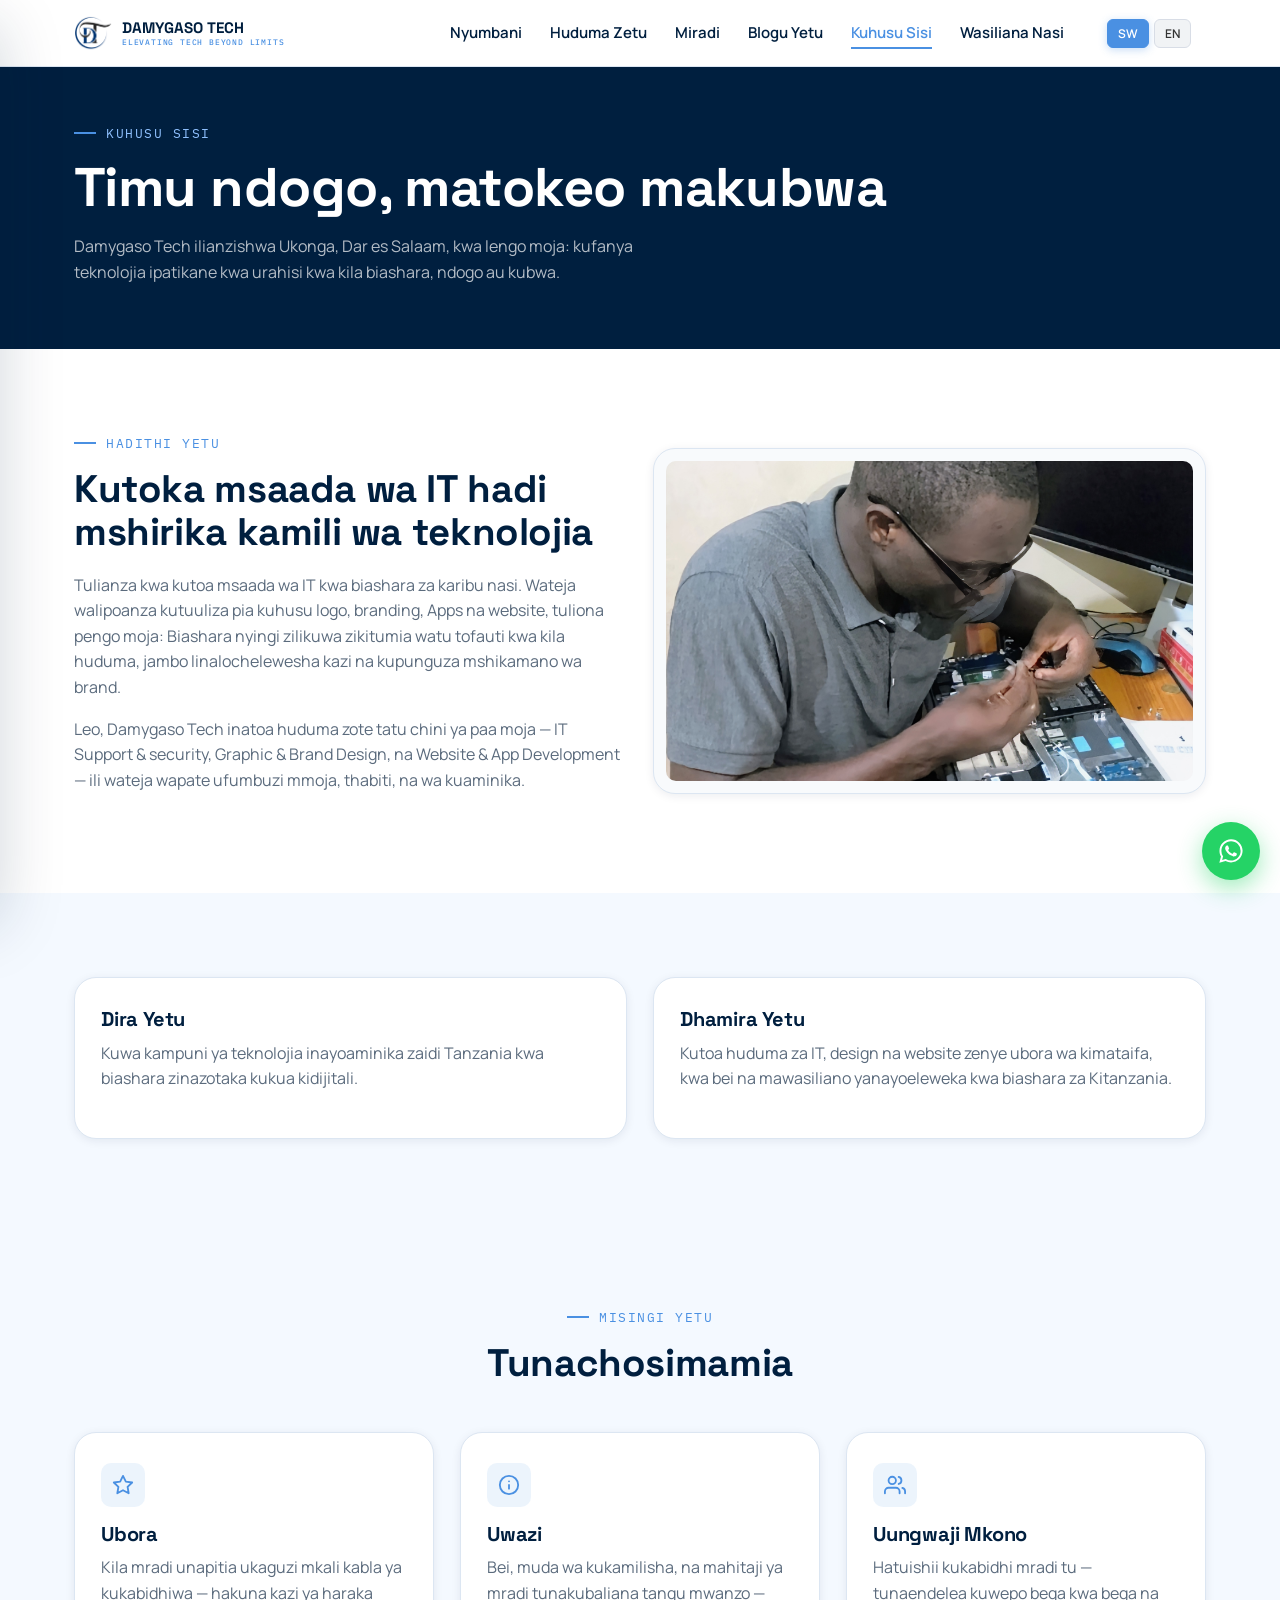
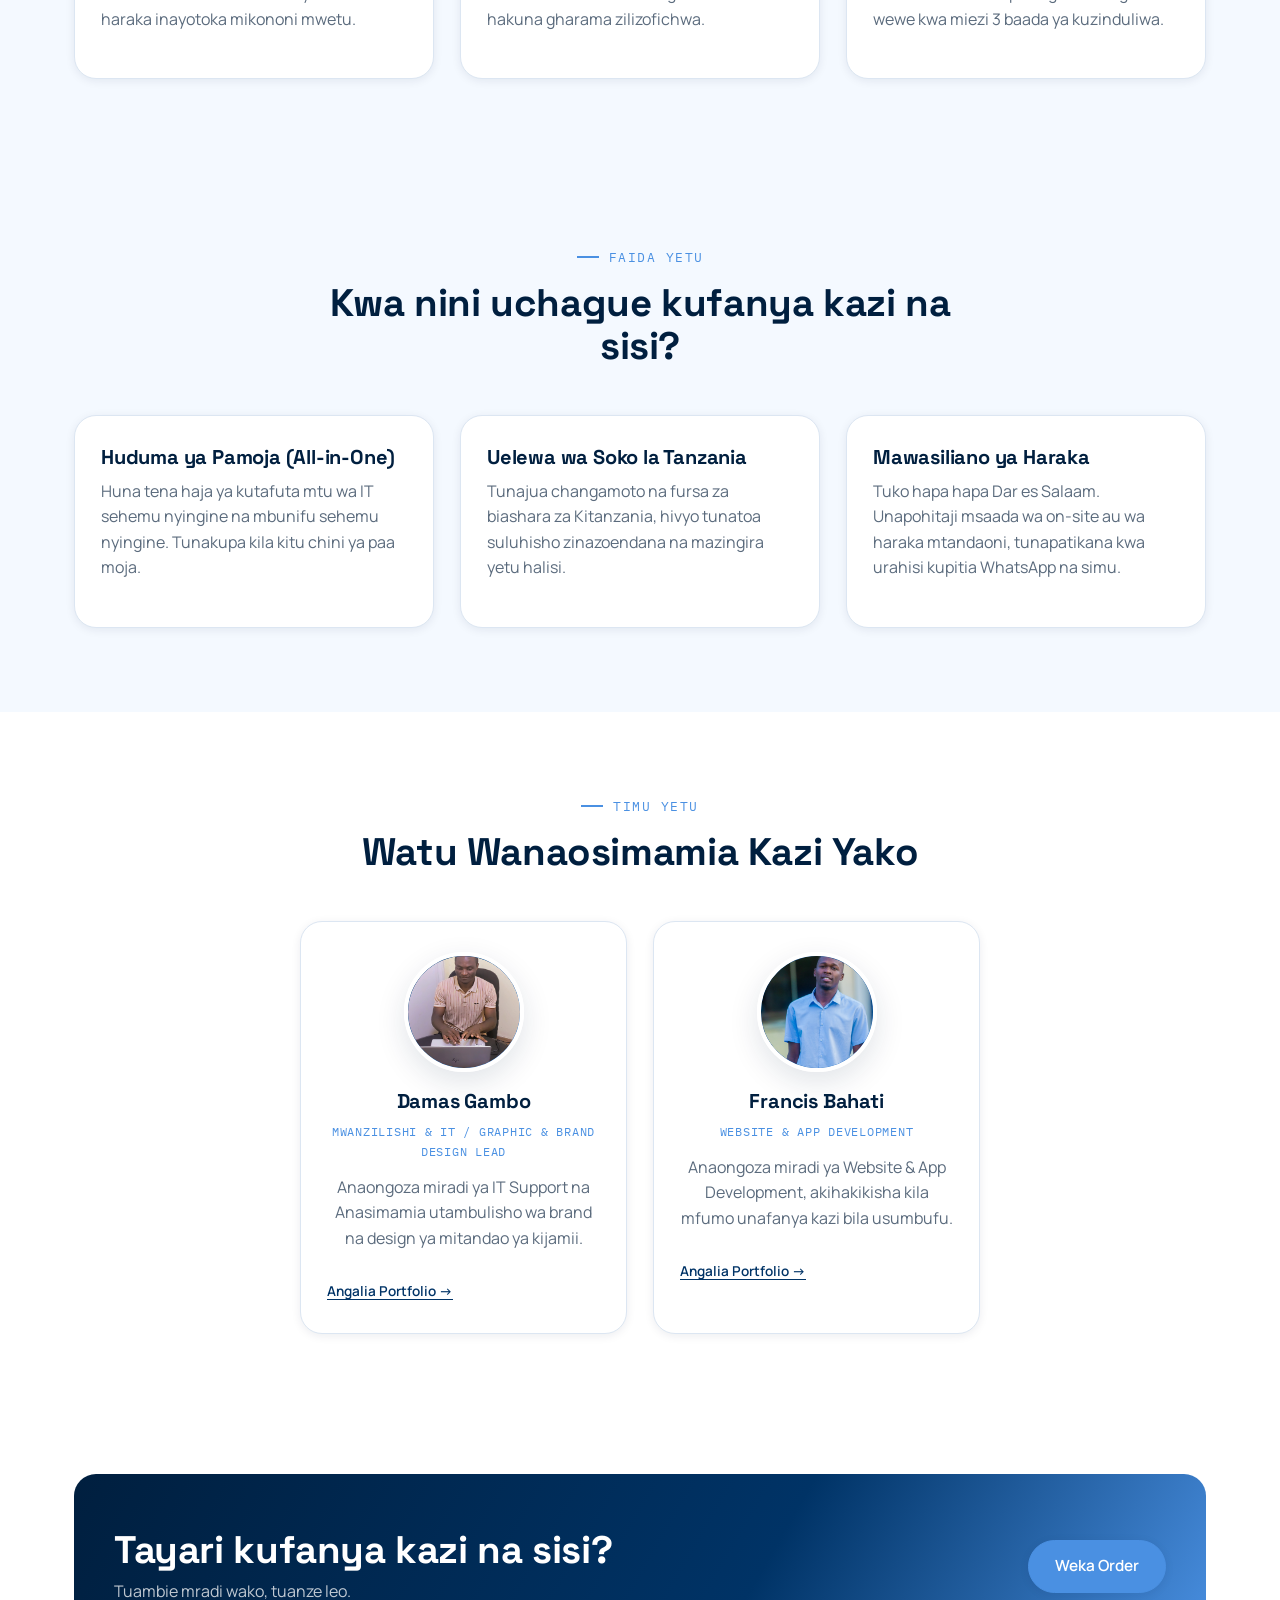
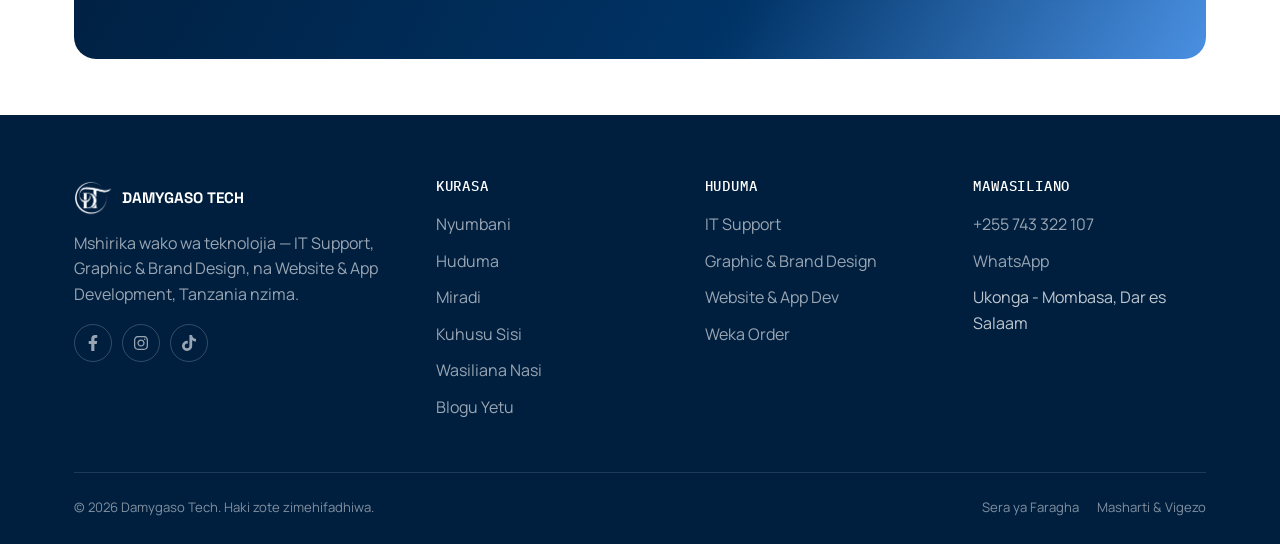
==== about.html @ fda77fbd "Update about.html" ====
<!DOCTYPE html>
<html lang="sw" data-lang="sw">
<head>
<meta charset="UTF-8">
<meta name="description" content="Jifunze kuhusu Damygaso Tech — kampuni ya teknolojia yenye makao Ukonga, Dar es Salaam, inayohudumia Tanzania nzima kwa IT Support, Graphic Design na Website Development.">

<script>document.documentElement.setAttribute("data-lang-early","1");document.documentElement.setAttribute("data-lang", new URLSearchParams(location.search).get("lang")==="en"?"en":"sw");</script>
<meta name="viewport" content="width=device-width, initial-scale=1.0">
<title>Kuhusu Sisi | Damygaso Tech — Timu na Historia Yetu</title>

<link rel="canonical" href="https://www.damygasotech.com/about.html">

<meta property="og:type" content="website">
<meta property="og:title" content="Kuhusu Sisi — Damygaso Tech">
<meta property="og:description" content="Jifunze kuhusu Damygaso Tech — kampuni ya teknolojia yenye makao Ukonga, Dar es Salaam, inayohudumia Tanzania nzima kwa IT Support, Graphic Design na Website Development.">
<meta property="og:image" content="https://www.damygasotech.com/assets/images/logo-512.png">
<meta property="og:image:width" content="512">
<meta property="og:image:height" content="512">
<meta property="og:url" content="https://www.damygasotech.com/about.html">
<meta property="og:site_name" content="Damygaso Tech">
<meta property="og:locale" content="sw_TZ">

<meta name="twitter:card" content="summary_large_image">
<meta name="twitter:title" content="Kuhusu Sisi — Damygaso Tech">
<meta name="twitter:description" content="Jifunze kuhusu Damygaso Tech — kampuni ya teknolojia yenye makao Ukonga, Dar es Salaam.">
<meta name="twitter:image" content="https://www.damygasotech.com/assets/images/logo-512.png">
<meta name="robots" content="index, follow">
  
<link rel="icon" href="assets/images/favicon.png" type="image/png">
<link rel="stylesheet" href="assets/style.css">
  
<script type="application/ld+json">
{
  "@context": "https://schema.org",
  "@type": "AboutPage",
  "url": "https://www.damygasotech.com/about.html",
  "mainEntity": {
    "@type": "Organization",
    "name": "Damygaso Tech",
    "url": "https://www.damygasotech.com/",
    "logo": "https://www.damygasotech.com/assets/images/logo-512.png",
    "foundingLocation": "Ukonga, Dar es Salaam, Tanzania",
    "employee": [
      {"@type":"Person","name":"Damas Gambo","jobTitle":"Founder & IT / Graphic & Brand Design Lead"},
      {"@type":"Person","name":"Francis Bahati","jobTitle":"Website & App Development"}
    ]
  }
}
</script>
</head>
<body>

 <!-- ===== HEADER ===== -->
  <header class="site-header">
  <div class="header-inner">
    <a href="index.html" class="brand">
      <img src="assets/images/logo.png" alt="Damygaso Tech logo">
      <div class="brand-text">
        <span class="brand-word">DAMYGASO TECH</span>
        <span class="brand-slogan">ELEVATING TECH BEYOND LIMITS</span>
      </div>
    </a>
    
    <nav class="nav-desktop">
      <ul>
        <li><a href="index.html"><span data-sw>Nyumbani</span><span data-en>Home</span></a></li>
        <li><a href="services.html"><span data-sw>Huduma Zetu</span><span data-en>Our Services</span></a></li>
        <li><a href="portfolio.html"><span data-sw>Miradi</span><span data-en>Portfolio</span></a></li>
        <li><a href="https://blog.damygasotech.com"><span data-sw>Blogu Yetu</span><span data-en>Our Blog</span></a></li>
        <li><a href="about.html" class="active"><span data-sw>Kuhusu Sisi</span><span data-en>About Us</span></a></li>
        <li><a href="contact.html"><span data-sw>Wasiliana Nasi</span><span data-en>Contact Us</span></a></li>
    

     <!-- Kitufe cha lugha kwa ajili ya Laptop -->
    <div class="lang-toggle-desktop" style="display: flex; gap: 5px; margin: 0 15px;">
      <button data-lang-btn="sw" class="lang-btn active" style="padding: 5px 10px; cursor: pointer;">SW</button>
      <button data-lang-btn="en" class="lang-btn" style="padding: 5px 10px; cursor: pointer;">EN</button>
    </div>

    </ul></nav>

    <!-- Kitufe cha Hamburger Kikiwa nje ya header-actions kinakuwa huru kuguswa -->
    <button class="hamburger" aria-label="Fungua menyu">
      <span></span>
      <span></span>
      <span></span>
    </button>
  </div>
</header>


<!-- ===== OFFCANVAS MENU ===== -->
<div class="offcanvas-backdrop"></div>
<aside class="offcanvas">
  <div class="offcanvas-top">
    <img src="assets/images/logo-white.png" alt="Damygaso Tech" style="height:34px">
    <button class="offcanvas-close" aria-label="Funga menyu">&times;</button>
  </div>
  
  <nav>
    <ul>
      <li><a href="index.html"><span data-sw>Nyumbani</span><span data-en>Home</span></a></li>
      <li><a href="services.html"><span data-sw>Huduma Zetu</span><span data-en>Our Services</span></a></li>
      <li><a href="portfolio.html"><span data-sw>Miradi</span><span data-en>Portfolio</span></a></li>
      <li><a href="https://blog.damygasotech.com"><span data-sw>Blogu Yetu</span><span data-en>Our Blog</span></a></li>
      <li><a href="about.html"><span data-sw>Kuhusu Sisi</span><span data-en>About Us</span></a></li>
      <li><a href="contact.html"><span data-sw>Wasiliana Nasi</span><span data-en>Contact Us</span></a></li>
      <li><a href="privacy-policy.html"><span data-sw>Sera ya Faragha</span><span data-en>Privacy Policy</span></a></li>
      <li><a href="terms.html"><span data-sw>Masharti &amp; Vigezo</span><span data-en>Terms &amp; Conditions</span></a></li>
    </ul>
  </nav>

  <div class="offcanvas-actions" style="padding: 20px; display: flex; flex-direction: column; gap: 15px; border-top: 1px solid rgba(255,255,255,0.1);">
  <!-- Kitufe cha Lugha -->
  <div class="lang-toggle" style="display: flex; gap: 10px; justify-content: center;">
    <button data-lang-btn="sw" class="lang-btn active" style="flex: 1; padding: 10px 16px; background: rgba(255, 255, 255, 0.05); border: 1px solid rgba(255, 255, 255, 0.2); color: #fff; border-radius: 6px; font-weight: 600; cursor: pointer; transition: all 0.3s ease;">SW</button>
    <button data-lang-btn="en" class="lang-btn" style="flex: 1; padding: 10px 16px; background: rgba(255, 255, 255, 0.05); border: 1px solid rgba(255, 255, 255, 0.2); color: #fff; border-radius: 6px; font-weight: 600; cursor: pointer; transition: all 0.3s ease;">EN</button>
  </div>
  
  <a href="services.html#booking" class="btn btn-primary" style="text-align: center; width: 100%; display: block; border-radius: 6px;" data-sw>Weka Order</a>
  <a href="services.html#booking" class="btn btn-primary" style="text-align: center; width: 100%; display: block; border-radius: 6px;" data-en>Book Now</a>
</div>

  <div class="offcanvas-foot">
    <p>Ukonga - Mombasa, Dar es Salaam · Tanzania nzima</p>
    <p style="margin-top:6px;">+255 743 322 107</p>
    <div class="socials">
      <a href="https://www.facebook.com/damygaso" aria-label="Facebook" target="_blank" rel="noopener"><svg width="16" height="16" viewBox="0 0 320 512" fill="currentColor" aria-hidden="true"><path d="M279.14 288l14.22-92.66h-88.91v-60.13c0-25.35 12.42-50.06 52.24-50.06h40.42V6.26S260.43 0 225.36 0c-73.22 0-121.08 44.38-121.08 124.72v70.62H22.89V288h81.39v224h100.17V288z"/></svg></a>
      <a href="https://www.instagram.com/damygaso" aria-label="Instagram" target="_blank" rel="noopener"><svg width="16" height="16" viewBox="0 0 448 512" fill="currentColor" aria-hidden="true"><path d="M224.1 141c-63.6 0-114.9 51.3-114.9 114.9s51.3 114.9 114.9 114.9S339 319.5 339 255.9 287.7 141 224.1 141zm0 189.6c-41.1 0-74.7-33.5-74.7-74.7s33.5-74.7 74.7-74.7 74.7 33.5 74.7 74.7-33.6 74.7-74.7 74.7zm146.4-194.3c0 14.9-12 26.8-26.8 26.8-14.9 0-26.8-12-26.8-26.8s12-26.8 26.8-26.8 26.8 12 26.8 26.8zm76.1 27.2c-1.7-35.9-9.9-67.7-36.2-93.9-26.2-26.2-58-34.4-93.9-36.2-37-2.1-147.9-2.1-184.9 0-35.8 1.7-67.6 9.9-93.9 36.1s-34.4 58-36.2 93.9c-2.1 37-2.1 147.9 0 184.9 1.7 35.9 9.9 67.7 36.2 93.9s58 34.4 93.9 36.2c37 2.1 147.9 2.1 184.9 0 35.9-1.7 67.7-9.9 93.9-36.2 26.2-26.2 34.4-58 36.2-93.9 2.1-37 2.1-147.8 0-184.8zM398.8 388c-7.8 19.6-22.9 34.7-42.6 42.6-29.5 11.7-99.5 9-132.1 9s-102.7 2.6-132.1-9c-19.6-7.8-34.7-22.9-42.6-42.6-11.7-29.5-9-99.5-9-132.1s-2.6-102.7 9-132.1c7.8-19.6 22.9-34.7 42.6-42.6 29.5-11.7 99.5-9 132.1-9s102.7-2.6 132.1 9c19.6 7.8 34.7 22.9 42.6 42.6 11.7 29.5 9 99.5 9 132.1s2.7 102.7-9 132.1z"/></svg></a>
      <a href="https://www.tiktok.com/@damygaso" aria-label="TikTok" target="_blank" rel="noopener"><svg width="16" height="16" viewBox="0 0 448 512" fill="currentColor" aria-hidden="true"><path d="M448,209.91a210.06,210.06,0,0,1-122.77-39.25V349.38A162.55,162.55,0,1,1,185,188.31V278.2a74.62,74.62,0,1,0,52.23,71.18V0l88,0a121.18,121.18,0,0,0,1.86,22.17h0A122.18,122.18,0,0,0,381,102.39a121.43,121.43,0,0,0,67,20.14Z"/></svg></a>
    </div>
  </div>
</aside>

<section class="page-hero">
  <div class="container">
    <p class="eyebrow" style="color:#8FC1FF" data-sw>KUHUSU SISI</p>
    <p class="eyebrow" style="color:#8FC1FF" data-en>ABOUT US</p>
    <h1>
    <span data-sw>Timu ndogo, matokeo makubwa</span>
    <span data-en>A small team, big results</span>
</h1>
    <p data-sw>Damygaso Tech ilianzishwa Ukonga, Dar es Salaam, kwa lengo moja: kufanya teknolojia ipatikane kwa urahisi kwa kila biashara, ndogo au kubwa.</p>
    <p data-en>Damygaso Tech was founded in Ukonga, Dar es Salaam, with one goal: make technology accessible to every business, small or large.</p>
  </div>
</section>

<!-- ===== HADITHI YETU ===== -->
<section>
  <div class="container grid grid-2" style="align-items:center;">
    <div>
      <p class="eyebrow" data-sw>HADITHI YETU</p>
      <p class="eyebrow" data-en>OUR STORY</p>
      <h2><span data-sw>Kutoka msaada wa IT hadi mshirika kamili wa teknolojia</span>
      <span data-en>From IT support to a full tech partner</span></h2>
      <p data-sw>Tulianza kwa kutoa msaada wa IT kwa biashara za karibu nasi. Wateja walipoanza kutuuliza pia kuhusu logo, branding, Apps na website, tuliona pengo moja: Biashara nyingi zilikuwa zikitumia watu tofauti kwa kila huduma, jambo linalochelewesha kazi na kupunguza mshikamano wa brand.</p>
      <p data-en>We started by offering IT support to businesses near Us. When clients began asking us about logos, branding, Applications and websites too, we noticed a gap: many businesses were juggling different providers for each service — slowing work down and breaking brand consistency.</p>
      <p data-sw>Leo, Damygaso Tech inatoa huduma zote tatu chini ya paa moja — IT Support &amp; security, Graphic &amp; Brand Design, na Website &amp; App Development — ili wateja wapate ufumbuzi mmoja, thabiti, na wa kuaminika.</p>
      <p data-en>Today, Damygaso Tech offers all three under one roof — IT Support &amp; security, Graphic &amp; Brand Design, and Website &amp; App Development — so clients get one consistent, reliable solution.</p>
    </div>
    <!-- Sehemu ya Picha ya Hadithi Yetu (Weka picha yako hapa) -->
    <div class="card" style="padding: 12px; background: #f8fafc;">
      <img src="assets/images/it.jpg" alt="Damygaso Tech Office &amp; Team" style="width:100%; height:320px; object-fit:cover; border-radius:10px; display:block;">
    </div>
  </div>
</section>

<!-- ===== DIRA NA DHAMIRA ===== -->
<section class="bg-tint">
  <div class="container grid grid-2">
    <div class="card reveal">
      <h3 data-sw>Dira Yetu</h3><h3 data-en>Our Vision</h3>
      <p data-sw>Kuwa kampuni ya teknolojia inayoaminika zaidi Tanzania kwa biashara zinazotaka kukua kidijitali.</p>
      <p data-en>To be the most trusted technology partner in Tanzania for businesses ready to grow digitally.</p>
    </div>
    <div class="card reveal">
      <h3 data-sw>Dhamira Yetu</h3><h3 data-en>Our Mission</h3>
      <p data-sw>Kutoa huduma za IT, design na website zenye ubora wa kimataifa, kwa bei na mawasiliano yanayoeleweka kwa biashara za Kitanzania.</p>
      <p data-en>To deliver world-class IT, design, and website services with pricing and communication that make sense for Tanzanian businesses.</p>
    </div>
  </div>
</section>

<!-- ===== MISINGI YETU ===== -->
<section class="bg-tint">
  <div class="container">
    <div class="section-head center">
      <p class="eyebrow" style="justify-content:center" data-sw>MISINGI YETU</p>
      <p class="eyebrow" style="justify-content:center" data-en>OUR VALUES</p>
      <h2><span data-sw>Tunachosimamia</span>
      <span data-en>What we stand for</span></h2>
    </div>
    <div class="grid grid-3">
      <!-- Ubora / Quality -->
      <div class="card reveal" style="background: #ffffff;">
        <div class="ico" style="width: 44px; height: 44px; border-radius: 10px; background: rgba(74, 144, 226, 0.1); display: flex; align-items: center; justify-content: center; margin-bottom: 16px;">
          <svg width="22" height="22" viewBox="0 0 24 24" fill="none" stroke="#4A90E2" stroke-width="2" stroke-linecap="round" stroke-linejoin="round"><path d="M12 2l3.09 6.26L22 9.27l-5 4.87 1.18 6.88L12 17.77l-6.18 3.25L7 14.14 2 9.27l6.91-1.01L12 2z"/></svg>
        </div>
        <h3 data-sw>Ubora</h3><h3 data-en>Quality</h3>
        <p data-sw>Kila mradi unapitia ukaguzi mkali kabla ya kukabidhiwa — hakuna kazi ya haraka haraka inayotoka mikononi mwetu.</p>
        <p data-en>Every project goes through strict review before delivery — no rushed work leaves our hands.</p>
      </div>

      <!-- Uwazi / Transparency -->
      <div class="card reveal" style="background: #ffffff;">
        <div class="ico" style="width: 44px; height: 44px; border-radius: 10px; background: rgba(74, 144, 226, 0.1); display: flex; align-items: center; justify-content: center; margin-bottom: 16px;">
          <svg width="22" height="22" viewBox="0 0 24 24" fill="none" stroke="#4A90E2" stroke-width="2" stroke-linecap="round" stroke-linejoin="round"><circle cx="12" cy="12" r="10"/><path d="M12 16v-4"/><path d="M12 8h.01"/></svg>
        </div>
        <h3 data-sw>Uwazi</h3><h3 data-en>Transparency</h3>
        <p data-sw>Bei, muda wa kukamilisha, na mahitaji ya mradi tunakubaliana tangu mwanzo — hakuna gharama zilizofichwa.</p>
        <p data-en>Price, timeline, and scope are agreed upfront — no hidden costs, ever.</p>
      </div>

      <!-- Uungwaji Mkono / Ongoing Support -->
      <div class="card reveal" style="background: #ffffff;">
        <div class="ico" style="width: 44px; height: 44px; border-radius: 10px; background: rgba(74, 144, 226, 0.1); display: flex; align-items: center; justify-content: center; margin-bottom: 16px;">
          <svg width="22" height="22" viewBox="0 0 24 24" fill="none" stroke="#4A90E2" stroke-width="2" stroke-linecap="round" stroke-linejoin="round"><path d="M17 21v-2a4 4 0 0 0-4-4H5a4 4 0 0 0-4 4v2"/><circle cx="9" cy="7" r="4"/><path d="M23 21v-2a4 4 0 0 0-3-3.87"/><path d="M16 3.13a4 4 0 0 1 0 7.75"/></svg>
        </div>
        <h3 data-sw>Uungwaji Mkono</h3><h3 data-en>Ongoing Support</h3>
        <p data-sw>Hatuishii kukabidhi mradi tu — tunaendelea kuwepo bega kwa bega na wewe kwa miezi 3 baada ya kuzinduliwa.</p>
        <p data-en>We don't just hand over projects and disappear — we stay by your side with 3 months of post-launch support.</p>
      </div>
    </div>
  </div>
</section>

<!-- ===== KWA NINI UCHAGUE DAMYGASO TECH ===== -->
<section class="bg-tint">
  <div class="container">
    <div class="section-head center">
      <p class="eyebrow" style="justify-content:center" data-sw>FAIDA YETU</p>
      <p class="eyebrow" style="justify-content:center" data-en>WHY US</p>
      <h2><span data-sw>Kwa nini uchague kufanya kazi na sisi?</span>
      <span data-en>Why choose to work with us?</span></h2>
    </div>
    <div class="grid grid-3">
      <div class="card reveal">
        <h3 data-sw>Huduma ya Pamoja (All-in-One)</h3><h3 data-en>All-in-One Solution</h3>
        <p data-sw>Huna tena haja ya kutafuta mtu wa IT sehemu nyingine na mbunifu sehemu nyingine. Tunakupa kila kitu chini ya paa moja.</p>
        <p data-en>No need to juggle multiple providers for IT, design, and web. We handle everything under one roof.</p>
      </div>
      <div class="card reveal">
        <h3 data-sw>Uelewa wa Soko la Tanzania</h3><h3 data-en>Local Market Insight</h3>
        <p data-sw>Tunajua changamoto na fursa za biashara za Kitanzania, hivyo tunatoa suluhisho zinazoendana na mazingira yetu halisi.</p>
        <p data-en>We understand the local Tanzanian business landscape, delivering solutions tailored to our environment.</p>
      </div>
      <div class="card reveal">
        <h3 data-sw>Mawasiliano ya Haraka</h3><h3 data-en>Fast Communication</h3>
        <p data-sw>Tuko hapa hapa Dar es Salaam. Unapohitaji msaada wa on-site au wa haraka mtandaoni, tunapatikana kwa urahisi kupitia WhatsApp na simu.</p>
        <p data-en>Based right here in Dar es Salaam, ready for on-site visits and responsive communication via WhatsApp and phone.</p>
      </div>
    </div>
  </div>
</section>

<!-- ===== TIMU ===== -->
<section>
  <div class="container">
    <div class="section-head center">
      <p class="eyebrow" style="justify-content:center" data-sw>TIMU YETU</p>
      <p class="eyebrow" style="justify-content:center" data-en>OUR TEAM</p>
      <h2><span data-sw>Watu Wanaosimamia Kazi Yako</span>
      <span data-en>The People Behind Your Project</span></h2>
    </div>
    <div class="grid grid-2" style="max-width:680px; margin-inline:auto;">
      <div class="team-card card reveal">
        <div class="team-photo">
          <img src="assets/images/damy.jpg" alt="Damas Gambo">
        </div>
        <h3>Damas Gambo</h3>
        <p class="team-role" data-sw>Mwanzilishi &amp; IT / Graphic &amp; Brand Design Lead</p>
        <p class="team-role" data-en>Founder &amp; IT / Graphic &amp; Brand Design Lead</p>
        <p style="margin-top:12px;" data-sw>Anaongoza miradi ya IT Support na Anasimamia utambulisho wa brand na design ya mitandao ya kijamii.</p>
        <p style="margin-top:12px;" data-en>Leads IT Support and Oversees brand identity, social media design.</p>
        <div style="margin-top:14px; display:flex; gap:10px; flex-wrap:wrap;">
          <a href="https://portfolio.damygasotech.com" target="_blank" rel="noopener noreferrer" class="team-portfolio-link" data-sw>Angalia Portfolio →</a>
          <a href="https://portfolio.damygasotech.com" target="_blank" rel="noopener noreferrer" class="team-portfolio-link" data-en>View Portfolio →</a>
        </div>
      </div>
      <div class="team-card card reveal">
        <div class="team-photo">
          <img src="assets/images/fb.jpg" alt="Francis Bahati">
        </div>
        <h3>Francis Bahati</h3>
        <p class="team-role" data-sw>Website &amp; App Development</p>
        <p class="team-role" data-en>Website &amp; App Development</p>
        <p style="margin-top:12px;" data-sw>Anaongoza miradi ya Website &amp; App Development, akihakikisha kila mfumo unafanya kazi bila usumbufu.</p>
        <p style="margin-top:12px;" data-en>Leads Website &amp; App Development projects, making sure every system runs without a hitch.</p>
        <div style="margin-top:14px; display:flex; gap:10px; flex-wrap:wrap;">
          <a href="https://francisbahatiportfolio.netlify.app/" target="_blank" rel="noopener noreferrer" class="team-portfolio-link" data-sw>Angalia Portfolio →</a>
          <a href="https://francisbahatiportfolio.netlify.app/" target="_blank" rel="noopener noreferrer" class="team-portfolio-link" data-en>View Portfolio →</a>
        </div>
      </div>
    </div>
  </div>
</section>

<section class="section-tight">
  <div class="container">
    <div class="cta-banner reveal">
      <div>
        <h2><span data-sw>Tayari kufanya kazi na sisi?</span>
        <span data-en>Ready to work with us?</span></h2>
        <p data-sw>Tuambie mradi wako, tuanze leo.</p>
        <p data-en>Tell us about your project, and let's get started today.</p>
      </div>
      <div style="display:flex; gap:14px; flex-wrap:wrap;">
        <a href="services.html#booking" class="btn btn-primary" style="background:#fff; color:var(--navy);" data-sw>Weka Order</a>
        <a href="services.html#booking" class="btn btn-primary" style="background:#fff; color:var(--navy);" data-en>Book Now</a>
      </div>
    </div>
  </div>
</section>

<footer class="site-footer">
  <div class="container">
    <div class="footer-grid">
      <div class="footer-brand">
        <div class="brand" style="margin-bottom:14px;">
          <img src="assets/images/logo-white.png" alt="Damygaso Tech" style="height:38px;">
          <span class="brand-word">DAMYGASO TECH</span>
        </div>
        <p data-sw>Mshirika wako wa teknolojia — IT Support, Graphic &amp; Brand Design, na Website &amp; App Development, Tanzania nzima.</p>
        <p data-en>Your overall tech solutions partner across Tanzania.</p>
        <div class="footer-socials">
          <a href="https://www.facebook.com/damygaso" aria-label="Facebook" target="_blank" rel="noopener"><svg width="16" height="16" viewBox="0 0 320 512" fill="currentColor" aria-hidden="true"><path d="M279.14 288l14.22-92.66h-88.91v-60.13c0-25.35 12.42-50.06 52.24-50.06h40.42V6.26S260.43 0 225.36 0c-73.22 0-121.08 44.38-121.08 124.72v70.62H22.89V288h81.39v224h100.17V288z"/></svg></a>
          <a href="https://www.instagram.com/damygaso" aria-label="Instagram" target="_blank" rel="noopener"><svg width="16" height="16" viewBox="0 0 448 512" fill="currentColor" aria-hidden="true"><path d="M224.1 141c-63.6 0-114.9 51.3-114.9 114.9s51.3 114.9 114.9 114.9S339 319.5 339 255.9 287.7 141 224.1 141zm0 189.6c-41.1 0-74.7-33.5-74.7-74.7s33.5-74.7 74.7-74.7 74.7 33.5 74.7 74.7-33.6 74.7-74.7 74.7zm146.4-194.3c0 14.9-12 26.8-26.8 26.8-14.9 0-26.8-12-26.8-26.8s12-26.8 26.8-26.8 26.8 12 26.8 26.8zm76.1 27.2c-1.7-35.9-9.9-67.7-36.2-93.9-26.2-26.2-58-34.4-93.9-36.2-37-2.1-147.9-2.1-184.9 0-35.8 1.7-67.6 9.9-93.9 36.1s-34.4 58-36.2 93.9c-2.1 37-2.1 147.9 0 184.9 1.7 35.9 9.9 67.7 36.2 93.9s58 34.4 93.9 36.2c37 2.1 147.9 2.1 184.9 0 35.9-1.7 67.7-9.9 93.9-36.2 26.2-26.2 34.4-58 36.2-93.9 2.1-37 2.1-147.8 0-184.8zM398.8 388c-7.8 19.6-22.9 34.7-42.6 42.6-29.5 11.7-99.5 9-132.1 9s-102.7 2.6-132.1-9c-19.6-7.8-34.7-22.9-42.6-42.6-11.7-29.5-9-99.5-9-132.1s-2.6-102.7 9-132.1c7.8-19.6 22.9-34.7 42.6-42.6 29.5-11.7 99.5-9 132.1-9s102.7-2.6 132.1 9c19.6 7.8 34.7 22.9 42.6 42.6 11.7 29.5 9 99.5 9 132.1s2.7 102.7-9 132.1z"/></svg></a>
          <a href="https://www.tiktok.com/@damygaso" aria-label="TikTok" target="_blank" rel="noopener"><svg width="16" height="16" viewBox="0 0 448 512" fill="currentColor" aria-hidden="true"><path d="M448,209.91a210.06,210.06,0,0,1-122.77-39.25V349.38A162.55,162.55,0,1,1,185,188.31V278.2a74.62,74.62,0,1,0,52.23,71.18V0l88,0a121.18,121.18,0,0,0,1.86,22.17h0A122.18,122.18,0,0,0,381,102.39a121.43,121.43,0,0,0,67,20.14Z"/></svg></a>
        </div>
      </div>
      <div>
        <h4>
          <span data-sw>Kurasa</span>
          <span data-en>Pages</span>
        </h4>
        <ul>
          <li><a href="index.html" data-sw>Nyumbani</a><a href="index.html" data-en>Home</a></li>
          <li><a href="services.html" data-sw>Huduma</a><a href="services.html" data-en>Services</a></li>
          <li><a href="portfolio.html" data-sw>Miradi</a><a href="portfolio.html" data-en>Portfolio</a></li>
          <li><a href="about.html" data-sw>Kuhusu Sisi</a><a href="about.html" data-en>About Us</a></li>
          <li><a href="contact.html" data-sw>Wasiliana Nasi</a><a href="contact.html" data-en>Contact</a></li>
          <li><a href="https://blog.damygasotech.com"><span data-sw>Blogu Yetu</span><span data-en>Our Blog</span></a></li>
        </ul>
      </div>
      <div>
        <h4>
          <span data-sw>Huduma</span>
          <span data-en>Services</span>
        </h4>
        <ul>
          <li><a href="services.html#it-support">IT Support</a></li>
          <li><a href="services.html#design">Graphic &amp; Brand Design</a></li>
          <li><a href="services.html#web-app">Website &amp; App Dev</a></li>
          <li><a href="services.html#booking" data-sw>Weka Order</a><a href="services.html#booking" data-en>Book Now</a></li>
        </ul>
      </div>
      <div>
        <h4>
          <span data-sw>Mawasiliano</span>
          <span data-en>Contact</span>
        </h4>
        <ul>
          <li><a href="tel:+255743322107">+255 743 322 107</a></li>
          <li><a href="https://wa.me/255743322107" target="_blank" rel="noopener">WhatsApp</a></li>
          <li data-sw>Ukonga - Mombasa, Dar es Salaam</li>
          <li data-en>Ukonga - Mombasa, Dar es Salaam</li>
        </ul>
      </div>
    </div>
    <div class="footer-bottom">
      <span>&copy; <span id="year"></span> Damygaso Tech. <span data-sw>Haki zote zimehifadhiwa.</span><span data-en>All rights reserved.</span></span>
      <span style="display:flex; gap:18px;">
        <a href="privacy-policy.html"><span data-sw>Sera ya Faragha</span><span data-en>Privacy Policy</span></a>
        <a href="terms.html"><span data-sw>Masharti &amp; Vigezo</span><span data-en>Terms &amp; Conditions</span></a>
      </span>
    </div>
  </div>
</footer>

<a class="wa-float" href="https://wa.me/255743322107?text=Habari%20Damygaso%20Tech" target="_blank" rel="noopener" aria-label="WhatsApp">
  <svg width="28" height="28" viewBox="0 0 24 24" fill="#fff"><path d="M12.04 2C6.58 2 2.13 6.45 2.13 11.91c0 1.72.45 3.39 1.3 4.86L2 22l5.36-1.4a9.9 9.9 0 0 0 4.68 1.19h.01c5.46 0 9.9-4.45 9.9-9.91 0-2.65-1.03-5.14-2.9-7.01A9.85 9.85 0 0 0 12.04 2zm0 18.13h-.01a8.2 8.2 0 0 1-4.2-1.15l-.3-.18-3.12.82.83-3.04-.2-.31a8.17 8.17 0 0 1-1.26-4.36c0-4.53 3.69-8.22 8.24-8.22 2.2 0 4.27.86 5.82 2.41a8.15 8.15 0 0 1 2.41 5.82c0 4.53-3.7 8.21-8.21 8.21zm4.5-6.16c-.25-.12-1.47-.72-1.7-.81-.23-.08-.39-.12-.56.13-.17.24-.64.81-.78.97-.14.17-.29.19-.53.06-.25-.12-1.04-.38-1.98-1.22-.73-.65-1.23-1.46-1.37-1.7-.14-.25-.02-.38.11-.51.11-.11.25-.29.37-.43.12-.15.16-.25.24-.42.08-.16.04-.31-.02-.43-.06-.12-.56-1.35-.77-1.85-.2-.48-.41-.42-.56-.43h-.48c-.16 0-.43.06-.66.31-.23.25-.86.84-.86 2.05 0 1.21.88 2.38 1 2.54.12.17 1.74 2.65 4.21 3.72.59.25 1.05.4 1.41.52.59.19 1.13.16 1.56.1.48-.07 1.47-.6 1.68-1.18.2-.58.2-1.08.14-1.18-.06-.1-.23-.16-.48-.28z"/></svg>
</a>

<script src="assets/script.js"></script>
<script>document.getElementById('year').textContent = new Date().getFullYear();</script>
</body>
</html>
---- assets/style.css ----
@import url('https://fonts.googleapis.com/css2?family=Space+Grotesk:wght@500;600;700&family=Manrope:wght@400;500;600;700;800&family=IBM+Plex+Mono:wght@400;500&display=swap');:root{--navy:#003366;--navy-deep:#001F3F;--sky:#4A90E2;--sky-tint:#EAF2FC;--sky-tint-2:#F4F9FF;--ink:#0B1220;--slate:#5B6B7D;--paper:#FFFFFF;--line:#DCE6F2;--ok:#1E8E5A;--font-display:'Space Grotesk',sans-serif;--font-body:'Manrope',sans-serif;--font-mono:'IBM Plex Mono',monospace;--radius-sm:8px;--radius-md:14px;--radius-lg:22px;--shadow-sm:0 2px 10px rgba(0,31,63,.08);--shadow-md:0 10px 30px rgba(0,31,63,.12);--shadow-lg:0 24px 60px rgba(0,31,63,.18);--container:1180px}*,::before,::after{box-sizing:border-box}html{scroll-behavior:smooth}@media (prefers-reduced-motion:reduce){html{scroll-behavior:auto}*,::before,::after{animation-duration:.001ms !important;animation-iteration-count:1 !important;transition-duration:.001ms !important;scroll-behavior:auto !important}}body{margin:0;font-family:var(--font-body);color:var(--ink);background:var(--paper);line-height:1.6;-webkit-font-smoothing:antialiased}img{max-width:100%;display:block}a{color:inherit;text-decoration:none}ul{margin:0;padding:0;list-style:none}button{font-family:inherit;cursor:pointer}input,textarea,select{font-family:inherit}.container{max-width:var(--container);margin:0 auto;padding:0 24px}.eyebrow{font-family:var(--font-mono);font-size:12.5px;letter-spacing:.12em;text-transform:uppercase;color:var(--sky);display:flex;align-items:center;gap:10px;margin:0 0 14px}.eyebrow::before{content:"";width:22px;height:2px;background:var(--sky);display:inline-block}h1,h2,h3,h4{font-family:var(--font-display);color:var(--navy-deep);line-height:1.12;margin:0 0 .5em;letter-spacing:-.01em}h1{font-size:clamp(2.2rem,4.5vw,3.4rem)}h2{font-size:clamp(1.7rem,3vw,2.4rem)}h3{font-size:1.25rem}p{color:var(--slate);margin:0 0 1em}.lede{font-size:1.1rem;color:var(--slate);max-width:60ch}.btn{display:inline-flex;align-items:center;justify-content:center;gap:8px;padding:13px 26px;border-radius:100px;font-weight:700;font-size:.96rem;border:2px solid transparent;transition:transform .15s ease,box-shadow .15s ease,background .2s ease,color .2s ease;white-space:nowrap}.btn-primary{background:var(--sky);color:#fff;box-shadow:var(--shadow-sm)}.btn-primary:hover{background:var(--navy);transform:translateY(-2px);box-shadow:var(--shadow-md)}.btn-outline{border-color:var(--navy);color:var(--navy);background:transparent}.btn-outline:hover{background:var(--navy);color:#fff;transform:translateY(-2px)}.btn-ghost{color:var(--navy);text-decoration:underline;text-underline-offset:4px;padding:13px 4px}.btn-block{width:100%}.btn-sm{padding:9px 18px;font-size:.85rem}.hamburger{display:none;flex-direction:column;justify-content:center;align-items:center;width:40px;height:40px;background:transparent;border:1.5px solid var(--line);border-radius:var(--radius-sm);gap:5px;padding:0;cursor:pointer;flex-shrink:0}.hamburger span{display:block;width:20px;height:2px;background:var(--navy-deep);border-radius:2px;transition:transform .25s ease,opacity .2s ease}@media screen and (min-width:960px){.nav-desktop{display:block !important}.hamburger{display:none !important}}@media screen and (max-width:959px){.nav-desktop{display:none !important}.hamburger{display:flex !important;z-index:800}}.site-header{position:sticky;top:0;z-index:500;background:rgba(255,255,255,.92);backdrop-filter:saturate(180%) blur(10px);border-bottom:1px solid var(--line)}.header-inner{display:flex;align-items:center;justify-content:space-between;padding:14px 24px;max-width:var(--container);margin:0 auto;gap:12px}.brand{display:flex;align-items:center;gap:10px;text-decoration:none;min-width:0;flex:1 1 auto}.brand img{height:38px;width:auto;flex-shrink:0}.brand-text{display:flex !important;flex-direction:column !important;line-height:1.15 !important;min-width:0 !important}.brand-slogan{display:block !important;font-family:var(--font-mono);font-size:.50rem !important;letter-spacing:.1em;color:var(--sky);font-weight:500;text-transform:uppercase;margin-top:2px !important;width:100% !important}.brand-word{font-family:var(--font-display);font-weight:800;font-size:.95rem;color:var(--navy-deep);white-space:nowrap}@media (max-width:480px){.brand-word{font-size:.85rem}.brand-slogan{font-size:.46rem;letter-spacing:.06em}}.nav-desktop{display:none}.nav-desktop ul{display:flex;align-items:center;gap:28px}.nav-desktop a{font-weight:600;font-size:.94rem;color:var(--navy-deep);position:relative;padding:6px 0}.nav-desktop a::after{content:"";position:absolute;left:0;bottom:0;width:0;height:2px;background:var(--sky);transition:width .2s ease}.nav-desktop a:hover::after,.nav-desktop a.active::after{width:100%}.nav-desktop a.active{color:var(--sky)}.header-actions{display:flex;align-items:center;gap:10px;flex-shrink:0}@media (max-width:959px){.header-actions .lang-toggle,.header-actions a.btn{display:none !important}}.lang-btn.active{background:#4A90E2 !important;border-color:#4A90E2 !important;color:#fff !important;box-shadow:0 4px 12px rgba(74,144,226,.3)}.nav-desktop .lang-btn,.lang-toggle-desktop button{background:#f1f3f5;border:1px solid #d8dde6;color:#333;border-radius:6px;padding:6px 12px;font-weight:600;font-size:12px;cursor:pointer;transition:all .3s ease}.nav-desktop .lang-btn:hover,.lang-toggle-desktop button:hover{background:#e2e8f0;border-color:#cbd5e1}.nav-desktop .lang-btn.active,.lang-toggle-desktop button.active{background:#4A90E2 !important;border-color:#4A90E2 !important;color:#fff !important;box-shadow:0 2px 8px rgba(74,144,226,.3)}@media (max-width:768px){.lang-toggle-desktop{display:none !important}}.btn-primary{background-color:#4A90E2 !important;color:#fff !important;border:1px solid #4A90E2 !important;font-weight:600;text-decoration:none}.btn-primary:hover{background-color:#357abd !important;color:#fff !important;border-color:#357abd !important}.offcanvas-backdrop{position:fixed;inset:0;background:rgba(0,20,40,.45);opacity:0;pointer-events:none;transition:opacity .25s ease;z-index:600}.offcanvas-backdrop.is-open{opacity:1;pointer-events:auto}.offcanvas{position:fixed;top:0;left:0;bottom:0;width:min(84vw,320px);background:var(--navy-deep);color:#fff;z-index:700;transform:translateX(-100%);transition:transform .3s cubic-bezier(.4,0,.2,1);display:flex;flex-direction:column;padding:22px;box-shadow:var(--shadow-lg)}.offcanvas.is-open{transform:translateX(0)}.offcanvas-top{display:flex;justify-content:space-between;align-items:center;margin-bottom:30px}.offcanvas-close{background:none;border:1.5px solid rgba(255,255,255,.3);color:#fff;width:36px;height:36px;border-radius:50%;font-size:18px;line-height:1}.offcanvas nav ul{display:flex;flex-direction:column;gap:4px}.offcanvas nav a{display:block;padding:13px 6px;font-weight:600;font-size:1.05rem;border-bottom:1px solid rgba(255,255,255,.08)}.offcanvas-foot{margin-top:auto;padding-top:20px;border-top:1px solid rgba(255,255,255,.12)}.offcanvas-foot p{color:rgba(255,255,255,.6);font-size:.85rem}.offcanvas-foot .socials{display:flex;gap:10px;margin-top:10px}.offcanvas-foot .socials a{width:34px;height:34px;border-radius:50%;border:1px solid rgba(255,255,255,.25);display:flex;align-items:center;justify-content:center}.offcanvas-actions .btn{background:var(--sky);color:#fff;border:none}.offcanvas-actions .btn:hover{background:var(--navy)}.signal-path{position:absolute;inset:0;width:100%;height:100%;pointer-events:none}.signal-path path{fill:none;stroke:var(--sky);stroke-width:2;stroke-linecap:round;stroke-dasharray:8 10;opacity:.55;animation:dash 22s linear infinite}@keyframes dash{to{stroke-dashoffset:-400}}section{padding:84px 0}.section-tight{padding:56px 0}.bg-tint{background:var(--sky-tint-2)}.bg-navy{background:var(--navy-deep);color:#fff}.bg-navy h2,.bg-navy h3{color:#fff}.bg-navy p{color:rgba(255,255,255,.72)}.section-head{max-width:640px;margin-bottom:48px}.section-head.center{margin-inline:auto;text-align:center}.hero{position:relative;overflow:hidden;background:linear-gradient(180deg,var(--sky-tint-2) 0%,#fff 70%);padding:70px 0 100px}.hero-inner{display:grid;grid-template-columns:1fr;gap:40px;align-items:center;position:relative;z-index:2}@media (min-width:900px){.hero-inner{grid-template-columns:1.1fr .9fr}}.hero h1{margin-bottom:.4em}.hero-cta{display:flex;flex-wrap:wrap;gap:14px;margin-top:28px}.hero-stats{display:flex;gap:28px;margin-top:40px;flex-wrap:wrap}.hero-stats .stat b{display:block;font-family:var(--font-display);font-size:1.7rem;color:var(--navy)}.hero-stats .stat span{font-size:.82rem;color:var(--slate)}.hero-diagram{position:relative}.node-card{background:#fff;border:1px solid var(--line);border-radius:var(--radius-lg);padding:18px 20px;box-shadow:var(--shadow-md);display:flex;align-items:center;gap:14px;position:relative}.node-card .ico{width:44px;height:44px;border-radius:12px;background:var(--sky-tint);display:flex;align-items:center;justify-content:center;flex-shrink:0}.node-card b{display:block;font-family:var(--font-display);font-size:.98rem;color:var(--navy-deep)}.node-card span{font-size:.8rem;color:var(--slate)}.node-stack{display:flex;flex-direction:column;gap:18px}.node-stack .node-card:nth-child(2){margin-left:34px}.node-stack .node-card:nth-child(3){margin-left:0}.grid{display:grid;gap:26px}.grid-3{grid-template-columns:1fr}@media (min-width:720px){.grid-3{grid-template-columns:repeat(3,1fr)}}.grid-2{grid-template-columns:1fr}@media (min-width:720px){.grid-2{grid-template-columns:repeat(2,1fr)}}.card{background:#fff;border:1px solid var(--line);border-radius:var(--radius-lg);padding:30px 26px;box-shadow:var(--shadow-sm);transition:transform .2s ease,box-shadow .2s ease}.card:hover{transform:translateY(-4px);box-shadow:var(--shadow-md)}.card .ico{width:52px;height:52px;border-radius:14px;background:var(--sky-tint);display:flex;align-items:center;justify-content:center;margin-bottom:18px}.card ul{margin-top:14px;display:flex;flex-direction:column;gap:9px}.card ul li{display:flex;gap:10px;font-size:.92rem;color:var(--slate);align-items:flex-start}.card ul li svg{flex-shrink:0;margin-top:3px}.card .tag{font-family:var(--font-mono);font-size:.7rem;letter-spacing:.06em;text-transform:uppercase;color:var(--sky);background:var(--sky-tint);padding:4px 10px;border-radius:100px;display:inline-block;margin-bottom:12px}.work-card{background:#fff;border:1px solid var(--line);border-radius:var(--radius-lg);overflow:hidden;box-shadow:var(--shadow-sm);transition:transform .2s ease,box-shadow .2s ease}.work-card:hover{transform:translateY(-4px);box-shadow:var(--shadow-md)}.work-img{width:100%;aspect-ratio:16/10;background:var(--sky-tint);overflow:hidden}.work-img img{width:100%;height:100%;object-fit:cover;display:block}.work-body{padding:22px 24px}.work-tag{font-family:var(--font-mono);font-size:.7rem;letter-spacing:.06em;text-transform:uppercase;color:var(--sky);background:var(--sky-tint);padding:4px 10px;border-radius:100px;display:inline-block;margin-bottom:12px}.work-body h3{margin-bottom:8px}.work-body p{color:var(--slate);font-size:.94rem}.work-link{display:inline-flex;align-items:center;gap:6px;margin-top:14px;font-size:.88rem;font-weight:600;color:var(--navy);text-decoration:underline;text-underline-offset:3px}.work-link:hover{color:var(--sky)}.pill-row{display:flex;flex-wrap:wrap;gap:10px;margin:18px 0}.pill{background:var(--sky-tint);color:var(--navy);font-family:var(--font-mono);font-size:.78rem;padding:7px 14px;border-radius:100px}.feature-row{display:flex;gap:16px;padding:20px 0;border-bottom:1px solid var(--line)}.feature-row:last-child{border-bottom:none}.feature-row .num{font-family:var(--font-mono);color:var(--sky);font-size:.85rem;padding-top:3px}.testi-card{background:#fff;border:1px solid var(--line);border-radius:var(--radius-lg);padding:28px;box-shadow:var(--shadow-sm)}.testi-stars{color:#F5A623;letter-spacing:2px;margin-bottom:10px;font-size:.95rem}.testi-person{display:flex;align-items:center;gap:12px;margin-top:18px}.avatar{width:42px;height:42px;border-radius:50%;background:var(--navy);color:#fff;display:flex;align-items:center;justify-content:center;font-family:var(--font-display);font-weight:700;font-size:.95rem}.testi-person b{display:block;font-size:.92rem;color:var(--navy-deep)}.testi-person span{font-size:.78rem;color:var(--slate)}.faq-item{border-bottom:1px solid var(--line)}.faq-q{width:100%;background:none;border:none;text-align:left;display:flex;justify-content:space-between;align-items:center;gap:16px;padding:22px 4px;font-family:var(--font-display);font-size:1rem;font-weight:600;color:var(--navy-deep)}.faq-q .plus{font-size:1.3rem;color:var(--sky);transition:transform .25s ease;flex-shrink:0}.faq-item.is-open .faq-q .plus{transform:rotate(45deg)}.faq-a{max-height:0;overflow:hidden;transition:max-height .3s ease}.faq-item.is-open .faq-a{max-height:400px}.faq-a p{padding:0 4px 22px}.team-card{text-align:center}.team-photo{width:120px;height:120px;border-radius:50%;margin:0 auto 18px;background:linear-gradient(135deg,var(--navy),var(--sky));display:flex;align-items:center;justify-content:center;color:#fff;font-family:var(--font-display);font-size:2rem;font-weight:700;border:4px solid #fff;box-shadow:var(--shadow-md);overflow:hidden}.team-photo img{width:100%;height:100%;object-fit:cover;border-radius:50%}.team-role{font-family:var(--font-mono);font-size:.78rem;color:var(--sky);text-transform:uppercase;letter-spacing:.06em}.team-portfolio-link{display:inline-flex;align-items:center;gap:6px;margin-top:14px;font-size:.85rem;font-weight:600;color:var(--navy);text-decoration:underline;text-underline-offset:3px}.team-portfolio-link:hover{color:var(--sky)}.service-card-img{width:100%;height:240px;object-fit:cover;border-radius:14px;margin-bottom:16px;display:block}.form-card{background:#fff;border:1px solid var(--line);border-radius:var(--radius-lg);padding:34px;box-shadow:var(--shadow-md)}.field{margin-bottom:20px}.field label{display:block;font-size:.85rem;font-weight:700;color:var(--navy-deep);margin-bottom:7px}.field .hint{font-family:var(--font-mono);font-size:.72rem;color:var(--slate);font-weight:400;margin-left:6px}.field input,.field select,.field textarea{width:100%;padding:13px 14px;border-radius:var(--radius-sm);border:1.5px solid var(--line);font-size:.95rem;color:var(--ink);background:var(--sky-tint-2);transition:border-color .2s ease,background .2s ease}.field input:focus,.field select:focus,.field textarea:focus{outline:none;border-color:var(--sky);background:#fff}.field textarea{resize:vertical;min-height:110px}.checkbox-row{display:flex;align-items:flex-start;gap:10px}.checkbox-row input{width:18px;height:18px;margin-top:3px;accent-color:var(--sky)}.checkbox-row label{font-weight:500;font-size:.85rem;color:var(--slate)}.form-success{display:none;background:#EAF7EF;border:1px solid #BFE6CC;color:var(--ok);padding:16px 18px;border-radius:var(--radius-sm);font-weight:600;font-size:.92rem;margin-bottom:20px}.form-success.is-visible{display:block}.price-block{margin-bottom:34px}.price-block:last-child{margin-bottom:0}.price-block h3{display:flex;align-items:center;gap:10px}.price-block h3 .num-badge{width:30px;height:30px;border-radius:50%;background:var(--navy);color:#fff;font-family:var(--font-mono);font-size:.8rem;display:flex;align-items:center;justify-content:center;flex-shrink:0}.price-table-wrap{overflow-x:auto;border:1px solid var(--line);border-radius:var(--radius-md);background:#fff;box-shadow:var(--shadow-sm)}table.price-table{width:100%;border-collapse:collapse;min-width:480px}table.price-table th{text-align:left;background:var(--navy-deep);color:#fff;font-family:var(--font-mono);font-size:.75rem;letter-spacing:.05em;text-transform:uppercase;font-weight:500;padding:14px 20px}table.price-table td{padding:14px 20px;border-top:1px solid var(--line);font-size:.94rem;color:var(--ink)}table.price-table td:last-child{font-family:var(--font-mono);font-weight:600;color:var(--navy);white-space:nowrap}table.price-table tr:nth-child(even) td{background:var(--sky-tint-2)}.price-includes{margin-top:14px;background:var(--sky-tint);border-radius:var(--radius-sm);padding:14px 18px;font-size:.88rem;color:var(--navy-deep)}.price-note{background:var(--navy-deep);color:#fff;border-radius:var(--radius-lg);padding:24px 28px;margin-top:10px;display:flex;flex-wrap:wrap;gap:16px;align-items:center;justify-content:space-between}.price-note p{color:rgba(255,255,255,.75);margin:0;max-width:52ch}.cta-banner{background:linear-gradient(120deg,var(--navy-deep),var(--navy) 60%,var(--sky));color:#fff;border-radius:var(--radius-lg);padding:54px 40px;display:flex;flex-wrap:wrap;gap:24px;align-items:center;justify-content:space-between;position:relative;overflow:hidden}.cta-banner h2,.cta-banner p{color:#fff;margin:0}.cta-banner p{color:rgba(255,255,255,.75);margin-top:8px;max-width:46ch}.page-hero{background:var(--navy-deep);color:#fff;padding:56px 0 48px;position:relative;overflow:hidden}.page-hero h1{color:#fff;margin-bottom:.3em}.page-hero p{color:rgba(255,255,255,.7);max-width:60ch}.crumbs{font-family:var(--font-mono);font-size:.78rem;color:rgba(255,255,255,.55);margin-bottom:16px}.crumbs a{color:rgba(255,255,255,.85)}.site-footer{background:var(--navy-deep);color:rgba(255,255,255,.75);padding:64px 0 26px}.footer-grid{display:grid;gap:36px;grid-template-columns:1fr;margin-bottom:40px}@media (min-width:800px){.footer-grid{grid-template-columns:1.4fr 1fr 1fr 1fr}}.footer-brand .brand-word,.footer-brand .brand-word span{color:#fff}.footer-brand p{color:rgba(255,255,255,.6);margin-top:14px;max-width:32ch}.site-footer h4{color:#fff;font-size:.85rem;letter-spacing:.06em;text-transform:uppercase;font-family:var(--font-mono);font-weight:500;margin-bottom:18px}.site-footer ul li{margin-bottom:11px}.site-footer a{color:rgba(255,255,255,.6);transition:color .2s ease}.site-footer a:hover{color:var(--sky)}.footer-socials{display:flex;gap:10px;margin-top:16px}.footer-socials a{width:38px;height:38px;border-radius:50%;border:1px solid rgba(255,255,255,.2);display:flex;align-items:center;justify-content:center;color:rgba(255,255,255,.6);transition:all .2s ease}.footer-socials a:hover{background:var(--sky);border-color:var(--sky);color:#fff}.footer-bottom{border-top:1px solid rgba(255,255,255,.12);padding-top:24px;display:flex;flex-wrap:wrap;gap:12px;justify-content:space-between;font-size:.82rem;color:rgba(255,255,255,.5)}.footer-bottom a{color:rgba(255,255,255,.5)}.footer-bottom a:hover{color:var(--sky)}.wa-float{position:fixed;right:20px;bottom:20px;z-index:400;width:58px;height:58px;border-radius:50%;background:#25D366;display:flex;align-items:center;justify-content:center;box-shadow:0 8px 24px rgba(37,211,102,.45);animation:pulse 2.6s ease-in-out infinite}.wa-float:hover{transform:scale(1.06)}@keyframes pulse{0%,100%{box-shadow:0 8px 24px rgba(37,211,102,.45)}50%{box-shadow:0 8px 30px rgba(37,211,102,.7)}}.mt-0{margin-top:0}.mb-0{margin-bottom:0}.center{text-align:center}.tiny{font-size:.8rem;color:var(--slate)}.divider{height:1px;background:var(--line);border:none;margin:40px 0}html[data-lang="en"] [data-sw]{display:none !important}html[data-lang="sw"] [data-en]{display:none !important}.reveal{opacity:0;transform:translateY(18px);transition:opacity .6s ease,transform .6s ease}.reveal.is-visible{opacity:1;transform:none}
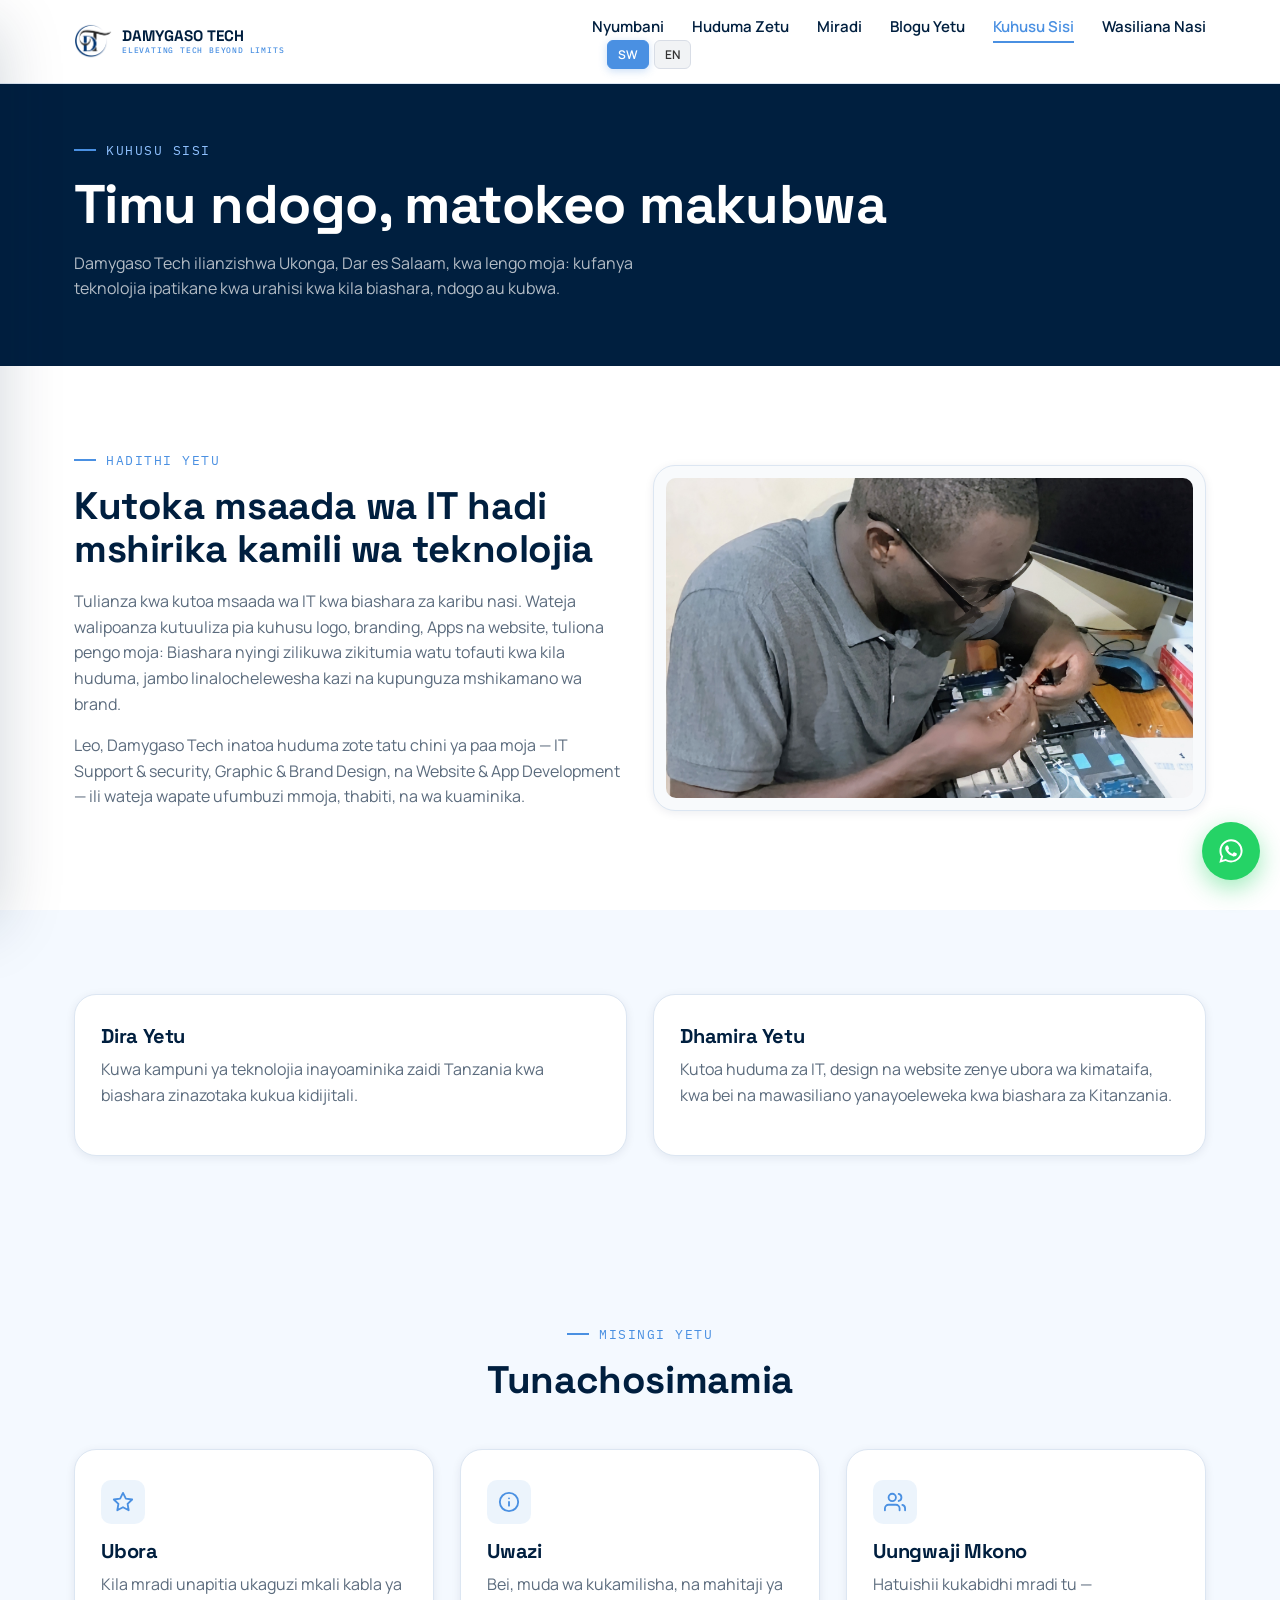
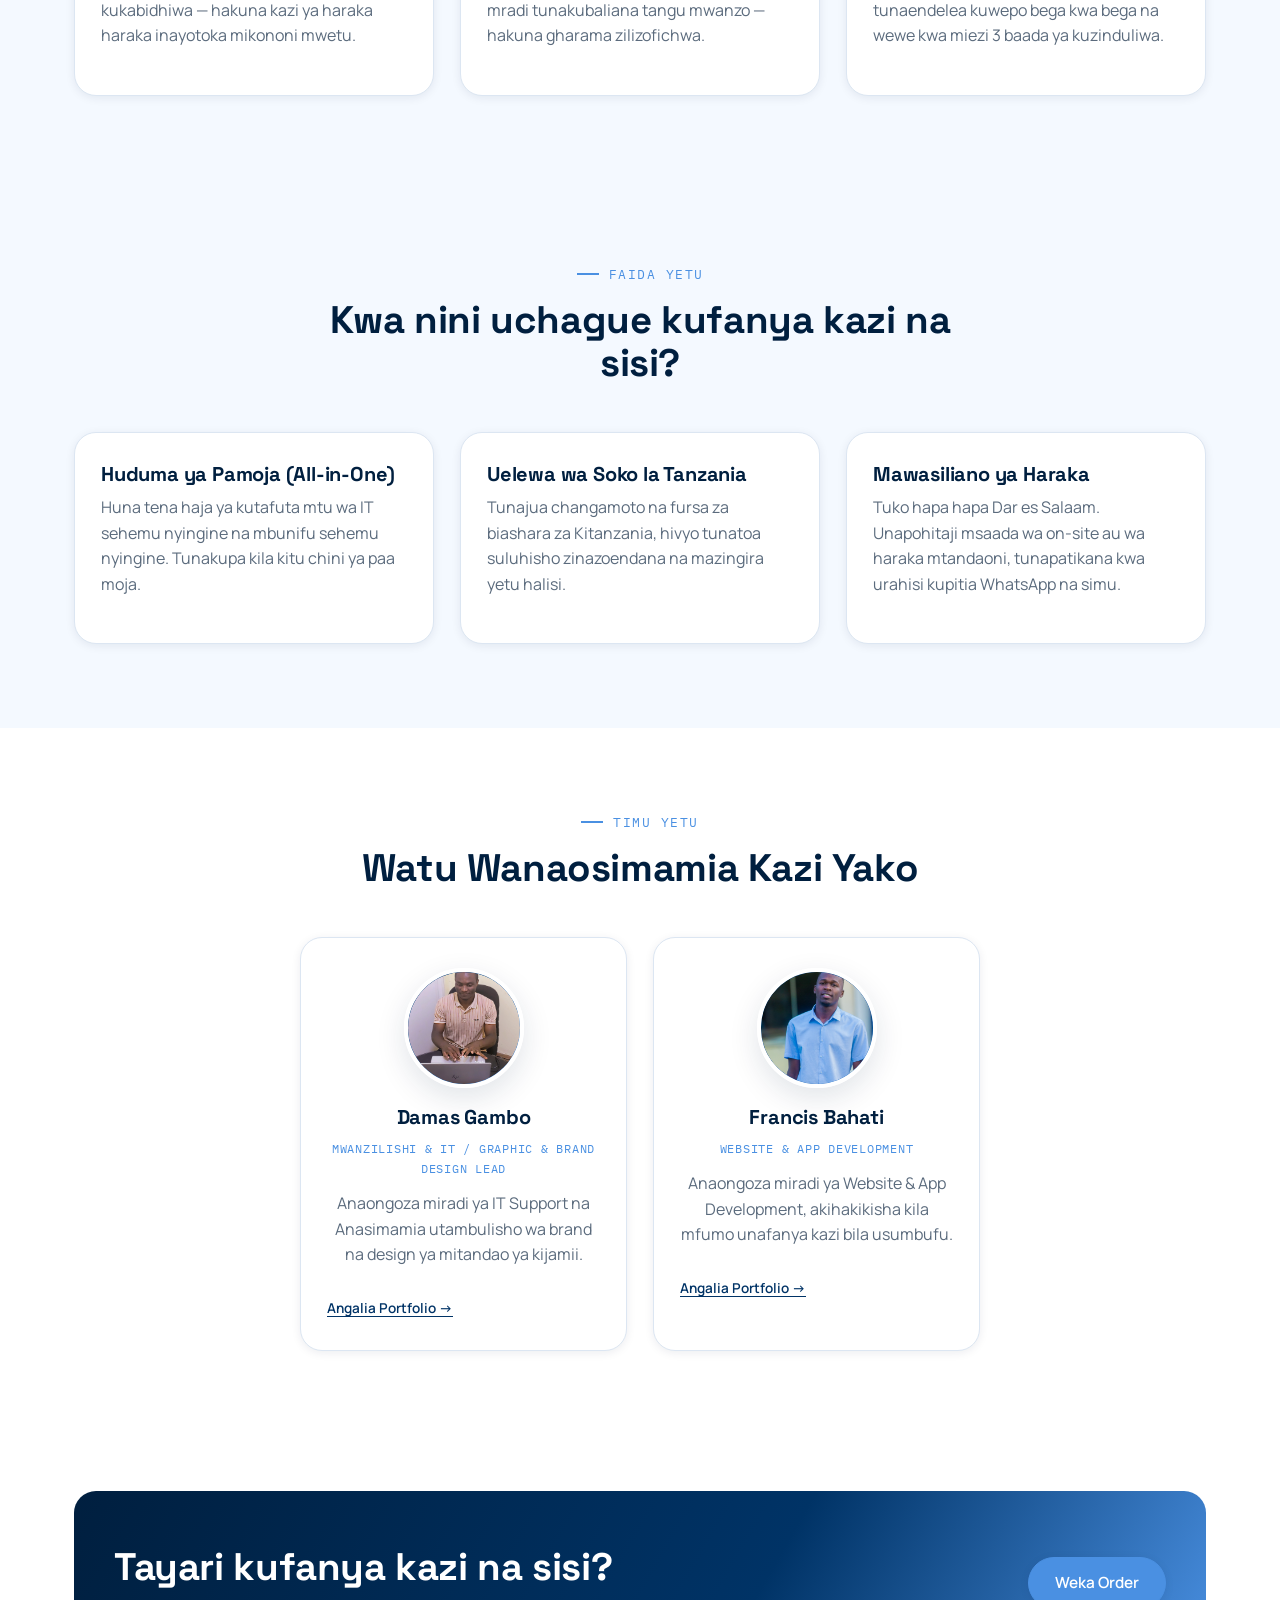
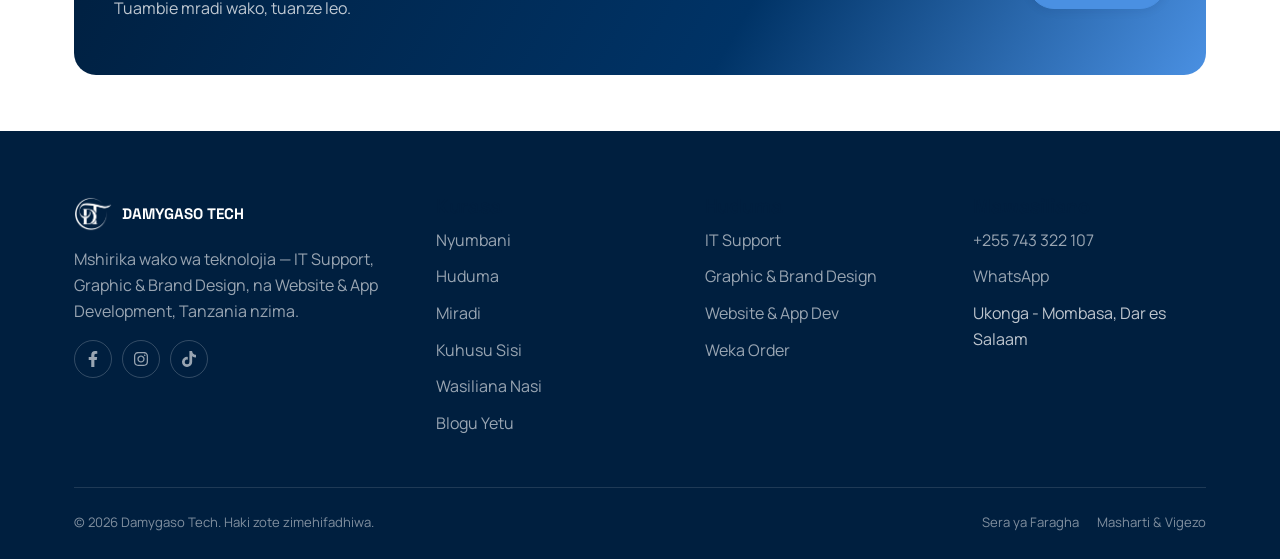
==== commit 1db1bc99: "Add files via upload" ====
--- a/about.html
+++ b/about.html
@@ -54,7 +54,7 @@
   <header class="site-header">
   <div class="header-inner">
     <a href="index.html" class="brand">
-      <img src="assets/images/logo.png" alt="Damygaso Tech logo">
+      <img src="assets/images/logo.png" alt="Damygaso Tech logo" width="38" height="38">
       <div class="brand-text">
         <span class="brand-word">DAMYGASO TECH</span>
         <span class="brand-slogan">ELEVATING TECH BEYOND LIMITS</span>
@@ -69,15 +69,14 @@
         <li><a href="https://blog.damygasotech.com"><span data-sw>Blogu Yetu</span><span data-en>Our Blog</span></a></li>
         <li><a href="about.html" class="active"><span data-sw>Kuhusu Sisi</span><span data-en>About Us</span></a></li>
         <li><a href="contact.html"><span data-sw>Wasiliana Nasi</span><span data-en>Contact Us</span></a></li>
-    
-
-     <!-- Kitufe cha lugha kwa ajili ya Laptop -->
-    <div class="lang-toggle-desktop" style="display: flex; gap: 5px; margin: 0 15px;">
-      <button data-lang-btn="sw" class="lang-btn active" style="padding: 5px 10px; cursor: pointer;">SW</button>
-      <button data-lang-btn="en" class="lang-btn" style="padding: 5px 10px; cursor: pointer;">EN</button>
-    </div>
-
-    </ul></nav>
+      </ul>
+
+      <!-- Kitufe cha lugha kwa ajili ya Laptop -->
+      <div class="lang-toggle-desktop" style="display: flex; gap: 5px; margin: 0 15px;">
+        <button data-lang-btn="sw" class="lang-btn active" style="padding: 5px 10px; cursor: pointer;">SW</button>
+        <button data-lang-btn="en" class="lang-btn" style="padding: 5px 10px; cursor: pointer;">EN</button>
+      </div>
+    </nav>
 
     <!-- Kitufe cha Hamburger Kikiwa nje ya header-actions kinakuwa huru kuguswa -->
     <button class="hamburger" aria-label="Fungua menyu">
@@ -93,7 +92,7 @@
 <div class="offcanvas-backdrop"></div>
 <aside class="offcanvas">
   <div class="offcanvas-top">
-    <img src="assets/images/logo-white.png" alt="Damygaso Tech" style="height:34px">
+    <img src="assets/images/logo-white.png" alt="Damygaso Tech" width="34" height="34" style="height:34px">
     <button class="offcanvas-close" aria-label="Funga menyu">&times;</button>
   </div>
   
@@ -132,6 +131,7 @@
   </div>
 </aside>
 
+<main>
 <section class="page-hero">
   <div class="container">
     <p class="eyebrow" style="color:#8FC1FF" data-sw>KUHUSU SISI</p>
@@ -311,13 +311,14 @@
     </div>
   </div>
 </section>
+</main>
 
 <footer class="site-footer">
   <div class="container">
     <div class="footer-grid">
       <div class="footer-brand">
         <div class="brand" style="margin-bottom:14px;">
-          <img src="assets/images/logo-white.png" alt="Damygaso Tech" style="height:38px;">
+          <img src="assets/images/logo-white.png" alt="Damygaso Tech" width="38" height="38" style="height:38px;">
           <span class="brand-word">DAMYGASO TECH</span>
         </div>
         <p data-sw>Mshirika wako wa teknolojia — IT Support, Graphic &amp; Brand Design, na Website &amp; App Development, Tanzania nzima.</p>
@@ -329,10 +330,10 @@
         </div>
       </div>
       <div>
-        <h4>
+        <h3>
           <span data-sw>Kurasa</span>
           <span data-en>Pages</span>
-        </h4>
+        </h3>
         <ul>
           <li><a href="index.html" data-sw>Nyumbani</a><a href="index.html" data-en>Home</a></li>
           <li><a href="services.html" data-sw>Huduma</a><a href="services.html" data-en>Services</a></li>
@@ -343,10 +344,10 @@
         </ul>
       </div>
       <div>
-        <h4>
+        <h3>
           <span data-sw>Huduma</span>
           <span data-en>Services</span>
-        </h4>
+        </h3>
         <ul>
           <li><a href="services.html#it-support">IT Support</a></li>
           <li><a href="services.html#design">Graphic &amp; Brand Design</a></li>
@@ -355,10 +356,10 @@
         </ul>
       </div>
       <div>
-        <h4>
+        <h3>
           <span data-sw>Mawasiliano</span>
           <span data-en>Contact</span>
-        </h4>
+        </h3>
         <ul>
           <li><a href="tel:+255743322107">+255 743 322 107</a></li>
           <li><a href="https://wa.me/255743322107" target="_blank" rel="noopener">WhatsApp</a></li>
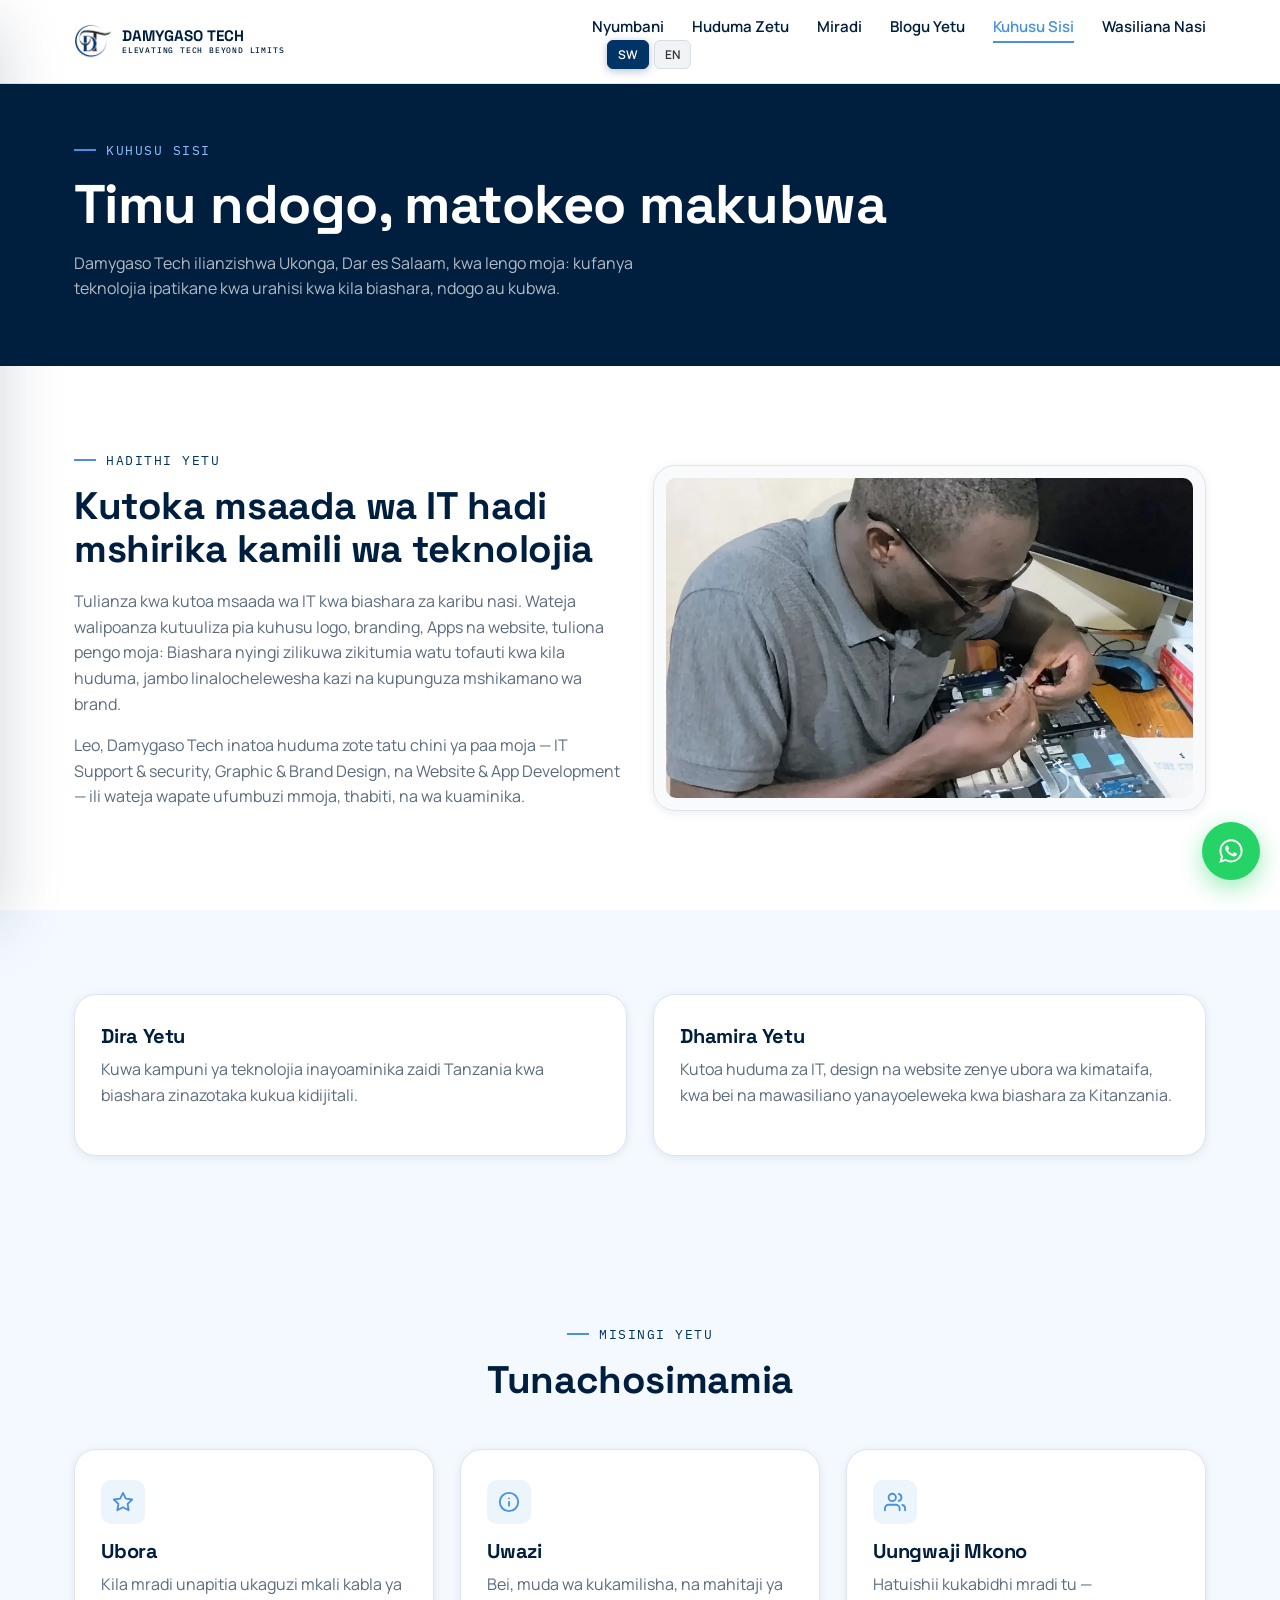
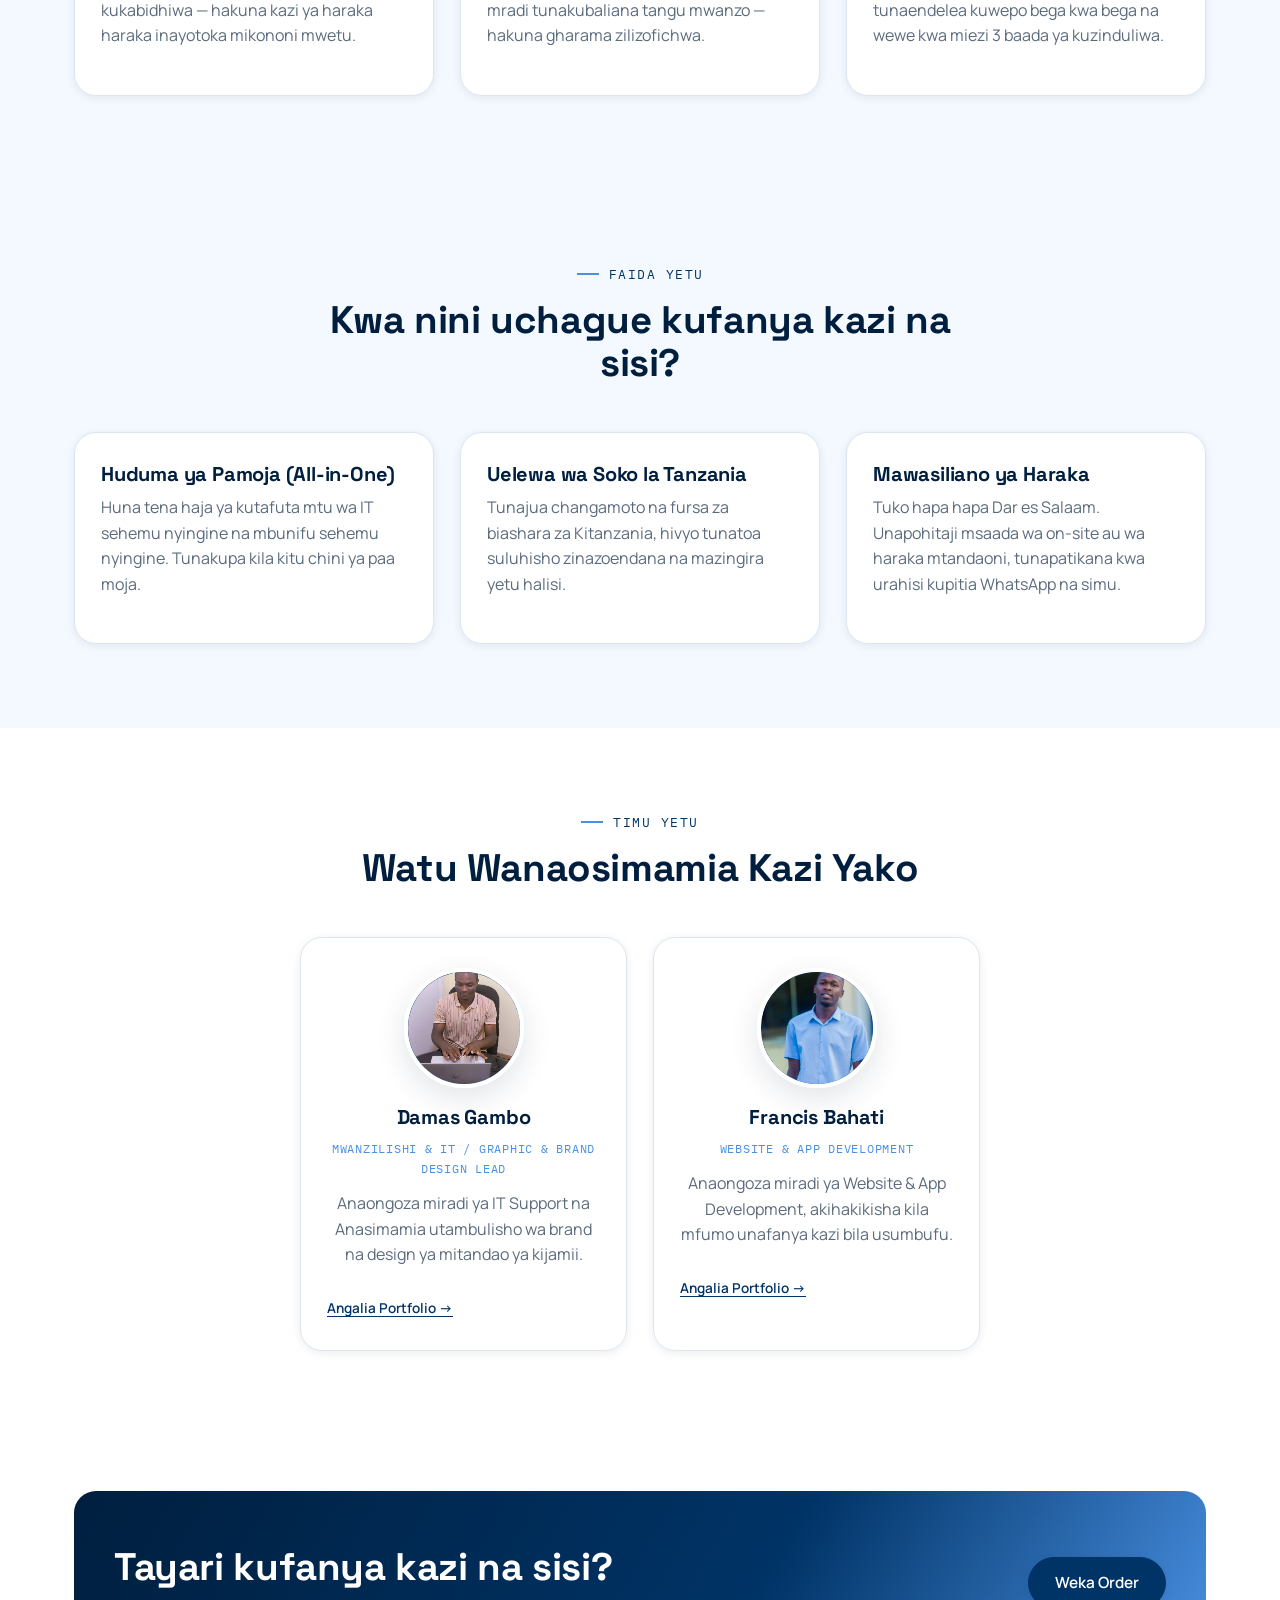
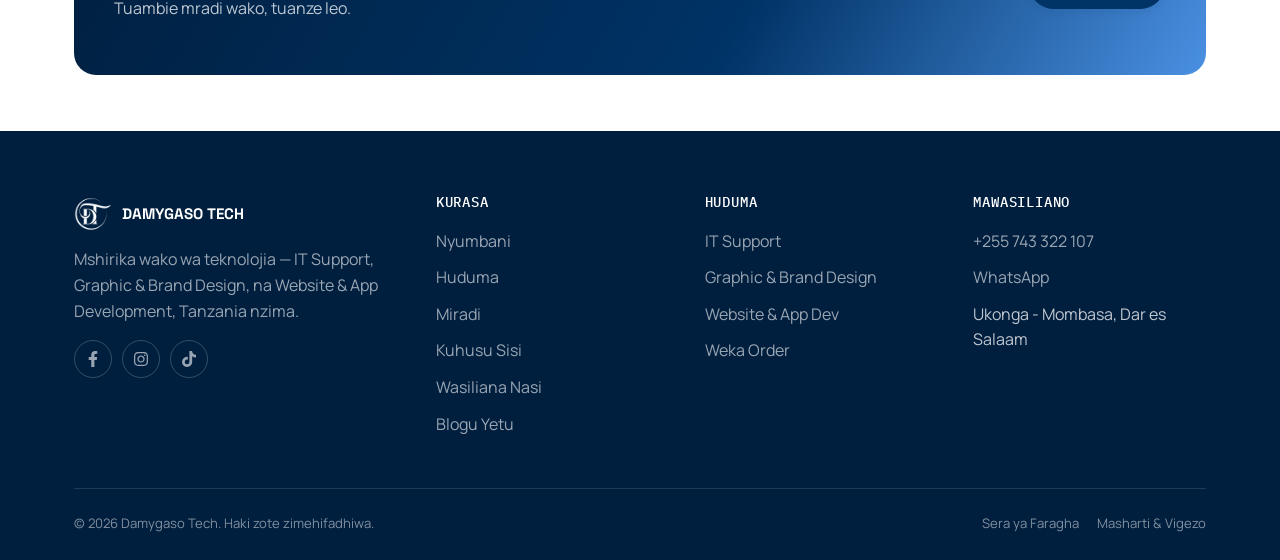
==== commit 23b51381: "Update about.html" ====
--- a/about.html
+++ b/about.html
@@ -13,7 +13,7 @@
 <meta property="og:type" content="website">
 <meta property="og:title" content="Kuhusu Sisi — Damygaso Tech">
 <meta property="og:description" content="Jifunze kuhusu Damygaso Tech — kampuni ya teknolojia yenye makao Ukonga, Dar es Salaam, inayohudumia Tanzania nzima kwa IT Support, Graphic Design na Website Development.">
-<meta property="og:image" content="https://www.damygasotech.com/assets/images/logo-512.png">
+<meta property="og:image" content="https://www.damygasotech.com/assets/images/logo-512.webp">
 <meta property="og:image:width" content="512">
 <meta property="og:image:height" content="512">
 <meta property="og:url" content="https://www.damygasotech.com/about.html">
@@ -23,10 +23,10 @@
 <meta name="twitter:card" content="summary_large_image">
 <meta name="twitter:title" content="Kuhusu Sisi — Damygaso Tech">
 <meta name="twitter:description" content="Jifunze kuhusu Damygaso Tech — kampuni ya teknolojia yenye makao Ukonga, Dar es Salaam.">
-<meta name="twitter:image" content="https://www.damygasotech.com/assets/images/logo-512.png">
+<meta name="twitter:image" content="https://www.damygasotech.com/assets/images/logo-512.webp">
 <meta name="robots" content="index, follow">
   
-<link rel="icon" href="assets/images/favicon.png" type="image/png">
+<link rel="icon" href="assets/images/favicon.webp" type="image/webp">
 <link rel="stylesheet" href="assets/style.css">
   
 <script type="application/ld+json">
@@ -38,7 +38,7 @@
     "@type": "Organization",
     "name": "Damygaso Tech",
     "url": "https://www.damygasotech.com/",
-    "logo": "https://www.damygasotech.com/assets/images/logo-512.png",
+    "logo": "https://www.damygasotech.com/assets/images/logo-512.webp",
     "foundingLocation": "Ukonga, Dar es Salaam, Tanzania",
     "employee": [
       {"@type":"Person","name":"Damas Gambo","jobTitle":"Founder & IT / Graphic & Brand Design Lead"},
@@ -54,7 +54,7 @@
   <header class="site-header">
   <div class="header-inner">
     <a href="index.html" class="brand">
-      <img src="assets/images/logo.png" alt="Damygaso Tech logo" width="38" height="38">
+      <img src="assets/images/logo.webp" alt="Damygaso Tech logo" width="38" height="38">
       <div class="brand-text">
         <span class="brand-word">DAMYGASO TECH</span>
         <span class="brand-slogan">ELEVATING TECH BEYOND LIMITS</span>
@@ -92,7 +92,7 @@
 <div class="offcanvas-backdrop"></div>
 <aside class="offcanvas">
   <div class="offcanvas-top">
-    <img src="assets/images/logo-white.png" alt="Damygaso Tech" width="34" height="34" style="height:34px">
+    <img src="assets/images/logo-white.webp" alt="Damygaso Tech" width="34" height="34" style="height:34px">
     <button class="offcanvas-close" aria-label="Funga menyu">&times;</button>
   </div>
   
@@ -160,7 +160,7 @@
     </div>
     <!-- Sehemu ya Picha ya Hadithi Yetu (Weka picha yako hapa) -->
     <div class="card" style="padding: 12px; background: #f8fafc;">
-      <img src="assets/images/it.jpg" alt="Damygaso Tech Office &amp; Team" style="width:100%; height:320px; object-fit:cover; border-radius:10px; display:block;">
+      <img src="assets/images/it.webp" alt="Damygaso Tech Office &amp; Team" style="width:100%; height:320px; object-fit:cover; border-radius:10px; display:block;">
     </div>
   </div>
 </section>
@@ -265,7 +265,7 @@
     <div class="grid grid-2" style="max-width:680px; margin-inline:auto;">
       <div class="team-card card reveal">
         <div class="team-photo">
-          <img src="assets/images/damy.jpg" alt="Damas Gambo">
+          <img src="assets/images/damy.webp" alt="Damas Gambo">
         </div>
         <h3>Damas Gambo</h3>
         <p class="team-role" data-sw>Mwanzilishi &amp; IT / Graphic &amp; Brand Design Lead</p>
@@ -279,7 +279,7 @@
       </div>
       <div class="team-card card reveal">
         <div class="team-photo">
-          <img src="assets/images/fb.jpg" alt="Francis Bahati">
+          <img src="assets/images/fb.webp" alt="Francis Bahati">
         </div>
         <h3>Francis Bahati</h3>
         <p class="team-role" data-sw>Website &amp; App Development</p>
@@ -318,7 +318,7 @@
     <div class="footer-grid">
       <div class="footer-brand">
         <div class="brand" style="margin-bottom:14px;">
-          <img src="assets/images/logo-white.png" alt="Damygaso Tech" width="38" height="38" style="height:38px;">
+          <img src="assets/images/logo-white.webp" alt="Damygaso Tech" width="38" height="38" style="height:38px;">
           <span class="brand-word">DAMYGASO TECH</span>
         </div>
         <p data-sw>Mshirika wako wa teknolojia — IT Support, Graphic &amp; Brand Design, na Website &amp; App Development, Tanzania nzima.</p>
@@ -385,4 +385,4 @@
 <script src="assets/script.js"></script>
 <script>document.getElementById('year').textContent = new Date().getFullYear();</script>
 </body>
-</html>+</html>
--- a/assets/style.css
+++ b/assets/style.css
@@ -1 +1 @@
-@import url('https://fonts.googleapis.com/css2?family=Space+Grotesk:wght@500;600;700&family=Manrope:wght@400;500;600;700;800&family=IBM+Plex+Mono:wght@400;500&display=swap');:root{--navy:#003366;--navy-deep:#001F3F;--sky:#4A90E2;--sky-tint:#EAF2FC;--sky-tint-2:#F4F9FF;--ink:#0B1220;--slate:#5B6B7D;--paper:#FFFFFF;--line:#DCE6F2;--ok:#1E8E5A;--font-display:'Space Grotesk',sans-serif;--font-body:'Manrope',sans-serif;--font-mono:'IBM Plex Mono',monospace;--radius-sm:8px;--radius-md:14px;--radius-lg:22px;--shadow-sm:0 2px 10px rgba(0,31,63,.08);--shadow-md:0 10px 30px rgba(0,31,63,.12);--shadow-lg:0 24px 60px rgba(0,31,63,.18);--container:1180px}*,::before,::after{box-sizing:border-box}html{scroll-behavior:smooth}@media (prefers-reduced-motion:reduce){html{scroll-behavior:auto}*,::before,::after{animation-duration:.001ms !important;animation-iteration-count:1 !important;transition-duration:.001ms !important;scroll-behavior:auto !important}}body{margin:0;font-family:var(--font-body);color:var(--ink);background:var(--paper);line-height:1.6;-webkit-font-smoothing:antialiased}img{max-width:100%;display:block}a{color:inherit;text-decoration:none}ul{margin:0;padding:0;list-style:none}button{font-family:inherit;cursor:pointer}input,textarea,select{font-family:inherit}.container{max-width:var(--container);margin:0 auto;padding:0 24px}.eyebrow{font-family:var(--font-mono);font-size:12.5px;letter-spacing:.12em;text-transform:uppercase;color:var(--sky);display:flex;align-items:center;gap:10px;margin:0 0 14px}.eyebrow::before{content:"";width:22px;height:2px;background:var(--sky);display:inline-block}h1,h2,h3,h4{font-family:var(--font-display);color:var(--navy-deep);line-height:1.12;margin:0 0 .5em;letter-spacing:-.01em}h1{font-size:clamp(2.2rem,4.5vw,3.4rem)}h2{font-size:clamp(1.7rem,3vw,2.4rem)}h3{font-size:1.25rem}p{color:var(--slate);margin:0 0 1em}.lede{font-size:1.1rem;color:var(--slate);max-width:60ch}.btn{display:inline-flex;align-items:center;justify-content:center;gap:8px;padding:13px 26px;border-radius:100px;font-weight:700;font-size:.96rem;border:2px solid transparent;transition:transform .15s ease,box-shadow .15s ease,background .2s ease,color .2s ease;white-space:nowrap}.btn-primary{background:var(--sky);color:#fff;box-shadow:var(--shadow-sm)}.btn-primary:hover{background:var(--navy);transform:translateY(-2px);box-shadow:var(--shadow-md)}.btn-outline{border-color:var(--navy);color:var(--navy);background:transparent}.btn-outline:hover{background:var(--navy);color:#fff;transform:translateY(-2px)}.btn-ghost{color:var(--navy);text-decoration:underline;text-underline-offset:4px;padding:13px 4px}.btn-block{width:100%}.btn-sm{padding:9px 18px;font-size:.85rem}.hamburger{display:none;flex-direction:column;justify-content:center;align-items:center;width:40px;height:40px;background:transparent;border:1.5px solid var(--line);border-radius:var(--radius-sm);gap:5px;padding:0;cursor:pointer;flex-shrink:0}.hamburger span{display:block;width:20px;height:2px;background:var(--navy-deep);border-radius:2px;transition:transform .25s ease,opacity .2s ease}@media screen and (min-width:960px){.nav-desktop{display:block !important}.hamburger{display:none !important}}@media screen and (max-width:959px){.nav-desktop{display:none !important}.hamburger{display:flex !important;z-index:800}}.site-header{position:sticky;top:0;z-index:500;background:rgba(255,255,255,.92);backdrop-filter:saturate(180%) blur(10px);border-bottom:1px solid var(--line)}.header-inner{display:flex;align-items:center;justify-content:space-between;padding:14px 24px;max-width:var(--container);margin:0 auto;gap:12px}.brand{display:flex;align-items:center;gap:10px;text-decoration:none;min-width:0;flex:1 1 auto}.brand img{height:38px;width:auto;flex-shrink:0}.brand-text{display:flex !important;flex-direction:column !important;line-height:1.15 !important;min-width:0 !important}.brand-slogan{display:block !important;font-family:var(--font-mono);font-size:.50rem !important;letter-spacing:.1em;color:var(--sky);font-weight:500;text-transform:uppercase;margin-top:2px !important;width:100% !important}.brand-word{font-family:var(--font-display);font-weight:800;font-size:.95rem;color:var(--navy-deep);white-space:nowrap}@media (max-width:480px){.brand-word{font-size:.85rem}.brand-slogan{font-size:.46rem;letter-spacing:.06em}}.nav-desktop{display:none}.nav-desktop ul{display:flex;align-items:center;gap:28px}.nav-desktop a{font-weight:600;font-size:.94rem;color:var(--navy-deep);position:relative;padding:6px 0}.nav-desktop a::after{content:"";position:absolute;left:0;bottom:0;width:0;height:2px;background:var(--sky);transition:width .2s ease}.nav-desktop a:hover::after,.nav-desktop a.active::after{width:100%}.nav-desktop a.active{color:var(--sky)}.header-actions{display:flex;align-items:center;gap:10px;flex-shrink:0}@media (max-width:959px){.header-actions .lang-toggle,.header-actions a.btn{display:none !important}}.lang-btn.active{background:#4A90E2 !important;border-color:#4A90E2 !important;color:#fff !important;box-shadow:0 4px 12px rgba(74,144,226,.3)}.nav-desktop .lang-btn,.lang-toggle-desktop button{background:#f1f3f5;border:1px solid #d8dde6;color:#333;border-radius:6px;padding:6px 12px;font-weight:600;font-size:12px;cursor:pointer;transition:all .3s ease}.nav-desktop .lang-btn:hover,.lang-toggle-desktop button:hover{background:#e2e8f0;border-color:#cbd5e1}.nav-desktop .lang-btn.active,.lang-toggle-desktop button.active{background:#4A90E2 !important;border-color:#4A90E2 !important;color:#fff !important;box-shadow:0 2px 8px rgba(74,144,226,.3)}@media (max-width:768px){.lang-toggle-desktop{display:none !important}}.btn-primary{background-color:#4A90E2 !important;color:#fff !important;border:1px solid #4A90E2 !important;font-weight:600;text-decoration:none}.btn-primary:hover{background-color:#357abd !important;color:#fff !important;border-color:#357abd !important}.offcanvas-backdrop{position:fixed;inset:0;background:rgba(0,20,40,.45);opacity:0;pointer-events:none;transition:opacity .25s ease;z-index:600}.offcanvas-backdrop.is-open{opacity:1;pointer-events:auto}.offcanvas{position:fixed;top:0;left:0;bottom:0;width:min(84vw,320px);background:var(--navy-deep);color:#fff;z-index:700;transform:translateX(-100%);transition:transform .3s cubic-bezier(.4,0,.2,1);display:flex;flex-direction:column;padding:22px;box-shadow:var(--shadow-lg)}.offcanvas.is-open{transform:translateX(0)}.offcanvas-top{display:flex;justify-content:space-between;align-items:center;margin-bottom:30px}.offcanvas-close{background:none;border:1.5px solid rgba(255,255,255,.3);color:#fff;width:36px;height:36px;border-radius:50%;font-size:18px;line-height:1}.offcanvas nav ul{display:flex;flex-direction:column;gap:4px}.offcanvas nav a{display:block;padding:13px 6px;font-weight:600;font-size:1.05rem;border-bottom:1px solid rgba(255,255,255,.08)}.offcanvas-foot{margin-top:auto;padding-top:20px;border-top:1px solid rgba(255,255,255,.12)}.offcanvas-foot p{color:rgba(255,255,255,.6);font-size:.85rem}.offcanvas-foot .socials{display:flex;gap:10px;margin-top:10px}.offcanvas-foot .socials a{width:34px;height:34px;border-radius:50%;border:1px solid rgba(255,255,255,.25);display:flex;align-items:center;justify-content:center}.offcanvas-actions .btn{background:var(--sky);color:#fff;border:none}.offcanvas-actions .btn:hover{background:var(--navy)}.signal-path{position:absolute;inset:0;width:100%;height:100%;pointer-events:none}.signal-path path{fill:none;stroke:var(--sky);stroke-width:2;stroke-linecap:round;stroke-dasharray:8 10;opacity:.55;animation:dash 22s linear infinite}@keyframes dash{to{stroke-dashoffset:-400}}section{padding:84px 0}.section-tight{padding:56px 0}.bg-tint{background:var(--sky-tint-2)}.bg-navy{background:var(--navy-deep);color:#fff}.bg-navy h2,.bg-navy h3{color:#fff}.bg-navy p{color:rgba(255,255,255,.72)}.section-head{max-width:640px;margin-bottom:48px}.section-head.center{margin-inline:auto;text-align:center}.hero{position:relative;overflow:hidden;background:linear-gradient(180deg,var(--sky-tint-2) 0%,#fff 70%);padding:70px 0 100px}.hero-inner{display:grid;grid-template-columns:1fr;gap:40px;align-items:center;position:relative;z-index:2}@media (min-width:900px){.hero-inner{grid-template-columns:1.1fr .9fr}}.hero h1{margin-bottom:.4em}.hero-cta{display:flex;flex-wrap:wrap;gap:14px;margin-top:28px}.hero-stats{display:flex;gap:28px;margin-top:40px;flex-wrap:wrap}.hero-stats .stat b{display:block;font-family:var(--font-display);font-size:1.7rem;color:var(--navy)}.hero-stats .stat span{font-size:.82rem;color:var(--slate)}.hero-diagram{position:relative}.node-card{background:#fff;border:1px solid var(--line);border-radius:var(--radius-lg);padding:18px 20px;box-shadow:var(--shadow-md);display:flex;align-items:center;gap:14px;position:relative}.node-card .ico{width:44px;height:44px;border-radius:12px;background:var(--sky-tint);display:flex;align-items:center;justify-content:center;flex-shrink:0}.node-card b{display:block;font-family:var(--font-display);font-size:.98rem;color:var(--navy-deep)}.node-card span{font-size:.8rem;color:var(--slate)}.node-stack{display:flex;flex-direction:column;gap:18px}.node-stack .node-card:nth-child(2){margin-left:34px}.node-stack .node-card:nth-child(3){margin-left:0}.grid{display:grid;gap:26px}.grid-3{grid-template-columns:1fr}@media (min-width:720px){.grid-3{grid-template-columns:repeat(3,1fr)}}.grid-2{grid-template-columns:1fr}@media (min-width:720px){.grid-2{grid-template-columns:repeat(2,1fr)}}.card{background:#fff;border:1px solid var(--line);border-radius:var(--radius-lg);padding:30px 26px;box-shadow:var(--shadow-sm);transition:transform .2s ease,box-shadow .2s ease}.card:hover{transform:translateY(-4px);box-shadow:var(--shadow-md)}.card .ico{width:52px;height:52px;border-radius:14px;background:var(--sky-tint);display:flex;align-items:center;justify-content:center;margin-bottom:18px}.card ul{margin-top:14px;display:flex;flex-direction:column;gap:9px}.card ul li{display:flex;gap:10px;font-size:.92rem;color:var(--slate);align-items:flex-start}.card ul li svg{flex-shrink:0;margin-top:3px}.card .tag{font-family:var(--font-mono);font-size:.7rem;letter-spacing:.06em;text-transform:uppercase;color:var(--sky);background:var(--sky-tint);padding:4px 10px;border-radius:100px;display:inline-block;margin-bottom:12px}.work-card{background:#fff;border:1px solid var(--line);border-radius:var(--radius-lg);overflow:hidden;box-shadow:var(--shadow-sm);transition:transform .2s ease,box-shadow .2s ease}.work-card:hover{transform:translateY(-4px);box-shadow:var(--shadow-md)}.work-img{width:100%;aspect-ratio:16/10;background:var(--sky-tint);overflow:hidden}.work-img img{width:100%;height:100%;object-fit:cover;display:block}.work-body{padding:22px 24px}.work-tag{font-family:var(--font-mono);font-size:.7rem;letter-spacing:.06em;text-transform:uppercase;color:var(--sky);background:var(--sky-tint);padding:4px 10px;border-radius:100px;display:inline-block;margin-bottom:12px}.work-body h3{margin-bottom:8px}.work-body p{color:var(--slate);font-size:.94rem}.work-link{display:inline-flex;align-items:center;gap:6px;margin-top:14px;font-size:.88rem;font-weight:600;color:var(--navy);text-decoration:underline;text-underline-offset:3px}.work-link:hover{color:var(--sky)}.pill-row{display:flex;flex-wrap:wrap;gap:10px;margin:18px 0}.pill{background:var(--sky-tint);color:var(--navy);font-family:var(--font-mono);font-size:.78rem;padding:7px 14px;border-radius:100px}.feature-row{display:flex;gap:16px;padding:20px 0;border-bottom:1px solid var(--line)}.feature-row:last-child{border-bottom:none}.feature-row .num{font-family:var(--font-mono);color:var(--sky);font-size:.85rem;padding-top:3px}.testi-card{background:#fff;border:1px solid var(--line);border-radius:var(--radius-lg);padding:28px;box-shadow:var(--shadow-sm)}.testi-stars{color:#F5A623;letter-spacing:2px;margin-bottom:10px;font-size:.95rem}.testi-person{display:flex;align-items:center;gap:12px;margin-top:18px}.avatar{width:42px;height:42px;border-radius:50%;background:var(--navy);color:#fff;display:flex;align-items:center;justify-content:center;font-family:var(--font-display);font-weight:700;font-size:.95rem}.testi-person b{display:block;font-size:.92rem;color:var(--navy-deep)}.testi-person span{font-size:.78rem;color:var(--slate)}.faq-item{border-bottom:1px solid var(--line)}.faq-q{width:100%;background:none;border:none;text-align:left;display:flex;justify-content:space-between;align-items:center;gap:16px;padding:22px 4px;font-family:var(--font-display);font-size:1rem;font-weight:600;color:var(--navy-deep)}.faq-q .plus{font-size:1.3rem;color:var(--sky);transition:transform .25s ease;flex-shrink:0}.faq-item.is-open .faq-q .plus{transform:rotate(45deg)}.faq-a{max-height:0;overflow:hidden;transition:max-height .3s ease}.faq-item.is-open .faq-a{max-height:400px}.faq-a p{padding:0 4px 22px}.team-card{text-align:center}.team-photo{width:120px;height:120px;border-radius:50%;margin:0 auto 18px;background:linear-gradient(135deg,var(--navy),var(--sky));display:flex;align-items:center;justify-content:center;color:#fff;font-family:var(--font-display);font-size:2rem;font-weight:700;border:4px solid #fff;box-shadow:var(--shadow-md);overflow:hidden}.team-photo img{width:100%;height:100%;object-fit:cover;border-radius:50%}.team-role{font-family:var(--font-mono);font-size:.78rem;color:var(--sky);text-transform:uppercase;letter-spacing:.06em}.team-portfolio-link{display:inline-flex;align-items:center;gap:6px;margin-top:14px;font-size:.85rem;font-weight:600;color:var(--navy);text-decoration:underline;text-underline-offset:3px}.team-portfolio-link:hover{color:var(--sky)}.service-card-img{width:100%;height:240px;object-fit:cover;border-radius:14px;margin-bottom:16px;display:block}.form-card{background:#fff;border:1px solid var(--line);border-radius:var(--radius-lg);padding:34px;box-shadow:var(--shadow-md)}.field{margin-bottom:20px}.field label{display:block;font-size:.85rem;font-weight:700;color:var(--navy-deep);margin-bottom:7px}.field .hint{font-family:var(--font-mono);font-size:.72rem;color:var(--slate);font-weight:400;margin-left:6px}.field input,.field select,.field textarea{width:100%;padding:13px 14px;border-radius:var(--radius-sm);border:1.5px solid var(--line);font-size:.95rem;color:var(--ink);background:var(--sky-tint-2);transition:border-color .2s ease,background .2s ease}.field input:focus,.field select:focus,.field textarea:focus{outline:none;border-color:var(--sky);background:#fff}.field textarea{resize:vertical;min-height:110px}.checkbox-row{display:flex;align-items:flex-start;gap:10px}.checkbox-row input{width:18px;height:18px;margin-top:3px;accent-color:var(--sky)}.checkbox-row label{font-weight:500;font-size:.85rem;color:var(--slate)}.form-success{display:none;background:#EAF7EF;border:1px solid #BFE6CC;color:var(--ok);padding:16px 18px;border-radius:var(--radius-sm);font-weight:600;font-size:.92rem;margin-bottom:20px}.form-success.is-visible{display:block}.price-block{margin-bottom:34px}.price-block:last-child{margin-bottom:0}.price-block h3{display:flex;align-items:center;gap:10px}.price-block h3 .num-badge{width:30px;height:30px;border-radius:50%;background:var(--navy);color:#fff;font-family:var(--font-mono);font-size:.8rem;display:flex;align-items:center;justify-content:center;flex-shrink:0}.price-table-wrap{overflow-x:auto;border:1px solid var(--line);border-radius:var(--radius-md);background:#fff;box-shadow:var(--shadow-sm)}table.price-table{width:100%;border-collapse:collapse;min-width:480px}table.price-table th{text-align:left;background:var(--navy-deep);color:#fff;font-family:var(--font-mono);font-size:.75rem;letter-spacing:.05em;text-transform:uppercase;font-weight:500;padding:14px 20px}table.price-table td{padding:14px 20px;border-top:1px solid var(--line);font-size:.94rem;color:var(--ink)}table.price-table td:last-child{font-family:var(--font-mono);font-weight:600;color:var(--navy);white-space:nowrap}table.price-table tr:nth-child(even) td{background:var(--sky-tint-2)}.price-includes{margin-top:14px;background:var(--sky-tint);border-radius:var(--radius-sm);padding:14px 18px;font-size:.88rem;color:var(--navy-deep)}.price-note{background:var(--navy-deep);color:#fff;border-radius:var(--radius-lg);padding:24px 28px;margin-top:10px;display:flex;flex-wrap:wrap;gap:16px;align-items:center;justify-content:space-between}.price-note p{color:rgba(255,255,255,.75);margin:0;max-width:52ch}.cta-banner{background:linear-gradient(120deg,var(--navy-deep),var(--navy) 60%,var(--sky));color:#fff;border-radius:var(--radius-lg);padding:54px 40px;display:flex;flex-wrap:wrap;gap:24px;align-items:center;justify-content:space-between;position:relative;overflow:hidden}.cta-banner h2,.cta-banner p{color:#fff;margin:0}.cta-banner p{color:rgba(255,255,255,.75);margin-top:8px;max-width:46ch}.page-hero{background:var(--navy-deep);color:#fff;padding:56px 0 48px;position:relative;overflow:hidden}.page-hero h1{color:#fff;margin-bottom:.3em}.page-hero p{color:rgba(255,255,255,.7);max-width:60ch}.crumbs{font-family:var(--font-mono);font-size:.78rem;color:rgba(255,255,255,.55);margin-bottom:16px}.crumbs a{color:rgba(255,255,255,.85)}.site-footer{background:var(--navy-deep);color:rgba(255,255,255,.75);padding:64px 0 26px}.footer-grid{display:grid;gap:36px;grid-template-columns:1fr;margin-bottom:40px}@media (min-width:800px){.footer-grid{grid-template-columns:1.4fr 1fr 1fr 1fr}}.footer-brand .brand-word,.footer-brand .brand-word span{color:#fff}.footer-brand p{color:rgba(255,255,255,.6);margin-top:14px;max-width:32ch}.site-footer h4{color:#fff;font-size:.85rem;letter-spacing:.06em;text-transform:uppercase;font-family:var(--font-mono);font-weight:500;margin-bottom:18px}.site-footer ul li{margin-bottom:11px}.site-footer a{color:rgba(255,255,255,.6);transition:color .2s ease}.site-footer a:hover{color:var(--sky)}.footer-socials{display:flex;gap:10px;margin-top:16px}.footer-socials a{width:38px;height:38px;border-radius:50%;border:1px solid rgba(255,255,255,.2);display:flex;align-items:center;justify-content:center;color:rgba(255,255,255,.6);transition:all .2s ease}.footer-socials a:hover{background:var(--sky);border-color:var(--sky);color:#fff}.footer-bottom{border-top:1px solid rgba(255,255,255,.12);padding-top:24px;display:flex;flex-wrap:wrap;gap:12px;justify-content:space-between;font-size:.82rem;color:rgba(255,255,255,.5)}.footer-bottom a{color:rgba(255,255,255,.5)}.footer-bottom a:hover{color:var(--sky)}.wa-float{position:fixed;right:20px;bottom:20px;z-index:400;width:58px;height:58px;border-radius:50%;background:#25D366;display:flex;align-items:center;justify-content:center;box-shadow:0 8px 24px rgba(37,211,102,.45);animation:pulse 2.6s ease-in-out infinite}.wa-float:hover{transform:scale(1.06)}@keyframes pulse{0%,100%{box-shadow:0 8px 24px rgba(37,211,102,.45)}50%{box-shadow:0 8px 30px rgba(37,211,102,.7)}}.mt-0{margin-top:0}.mb-0{margin-bottom:0}.center{text-align:center}.tiny{font-size:.8rem;color:var(--slate)}.divider{height:1px;background:var(--line);border:none;margin:40px 0}html[data-lang="en"] [data-sw]{display:none !important}html[data-lang="sw"] [data-en]{display:none !important}.reveal{opacity:0;transform:translateY(18px);transition:opacity .6s ease,transform .6s ease}.reveal.is-visible{opacity:1;transform:none}+@import url('https://fonts.googleapis.com/css2?family=Space+Grotesk:wght@500;600;700&family=Manrope:wght@400;500;600;700;800&family=IBM+Plex+Mono:wght@400;500&display=swap');:root{--navy:#003366;--navy-deep:#001F3F;--sky:#4A90E2;--sky-tint:#EAF2FC;--sky-tint-2:#F4F9FF;--ink:#0B1220;--slate:#5B6B7D;--paper:#FFFFFF;--line:#DCE6F2;--ok:#1E8E5A;--font-display:'Space Grotesk',sans-serif;--font-body:'Manrope',sans-serif;--font-mono:'IBM Plex Mono',monospace;--radius-sm:8px;--radius-md:14px;--radius-lg:22px;--shadow-sm:0 2px 10px rgba(0,31,63,.08);--shadow-md:0 10px 30px rgba(0,31,63,.12);--shadow-lg:0 24px 60px rgba(0,31,63,.18);--container:1180px}*,::before,::after{box-sizing:border-box}html{scroll-behavior:smooth}@media (prefers-reduced-motion:reduce){html{scroll-behavior:auto}*,::before,::after{animation-duration:.001ms !important;animation-iteration-count:1 !important;transition-duration:.001ms !important;scroll-behavior:auto !important}}body{margin:0;font-family:var(--font-body);color:var(--ink);background:var(--paper);line-height:1.6;-webkit-font-smoothing:antialiased}img{max-width:100%;display:block}a{color:inherit;text-decoration:none}ul{margin:0;padding:0;list-style:none}button{font-family:inherit;cursor:pointer}input,textarea,select{font-family:inherit}.container{max-width:var(--container);margin:0 auto;padding:0 24px}.eyebrow{font-family:var(--font-mono);font-size:12.5px;letter-spacing:.12em;text-transform:uppercase;color:var(--navy);display:flex;align-items:center;gap:10px;margin:0 0 14px}.eyebrow::before{content:"";width:22px;height:2px;background:var(--sky);display:inline-block}h1,h2,h3,h4{font-family:var(--font-display);color:var(--navy-deep);line-height:1.12;margin:0 0 .5em;letter-spacing:-.01em}h1{font-size:clamp(2.2rem,4.5vw,3.4rem)}h2{font-size:clamp(1.7rem,3vw,2.4rem)}h3{font-size:1.25rem}p{color:var(--slate);margin:0 0 1em}.lede{font-size:1.1rem;color:var(--slate);max-width:60ch}.btn{display:inline-flex;align-items:center;justify-content:center;gap:8px;padding:13px 26px;border-radius:100px;font-weight:700;font-size:.96rem;border:2px solid transparent;transition:transform .15s ease,box-shadow .15s ease,background .2s ease,color .2s ease;white-space:nowrap}.btn-primary{background:var(--navy);color:#fff;box-shadow:var(--shadow-sm)}.btn-primary:hover{background:var(--navy-deep);transform:translateY(-2px);box-shadow:var(--shadow-md)}.btn-outline{border-color:var(--navy);color:var(--navy);background:transparent}.btn-outline:hover{background:var(--navy);color:#fff;transform:translateY(-2px)}.btn-ghost{color:var(--navy);text-decoration:underline;text-underline-offset:4px;padding:13px 4px}.btn-block{width:100%}.btn-sm{padding:9px 18px;font-size:.85rem}.hamburger{display:none;flex-direction:column;justify-content:center;align-items:center;width:40px;height:40px;background:transparent;border:1.5px solid var(--line);border-radius:var(--radius-sm);gap:5px;padding:0;cursor:pointer;flex-shrink:0}.hamburger span{display:block;width:20px;height:2px;background:var(--navy-deep);border-radius:2px;transition:transform .25s ease,opacity .2s ease}@media screen and (min-width:960px){.nav-desktop{display:block !important}.hamburger{display:none !important}}@media screen and (max-width:959px){.nav-desktop{display:none !important}.hamburger{display:flex !important;z-index:800}}.site-header{position:sticky;top:0;z-index:500;background:rgba(255,255,255,.92);backdrop-filter:saturate(180%) blur(10px);border-bottom:1px solid var(--line)}.header-inner{display:flex;align-items:center;justify-content:space-between;padding:14px 24px;max-width:var(--container);margin:0 auto;gap:12px}.brand{display:flex;align-items:center;gap:10px;text-decoration:none;min-width:0;flex:1 1 auto}.brand img{height:38px;width:auto;flex-shrink:0}.brand-text{display:flex !important;flex-direction:column !important;line-height:1.15 !important;min-width:0 !important}.brand-slogan{display:block !important;font-family:var(--font-mono);font-size:.50rem !important;letter-spacing:.1em;color:var(--navy-deep);font-weight:500;text-transform:uppercase;margin-top:2px !important;width:100% !important}.brand-word{font-family:var(--font-display);font-weight:800;font-size:.95rem;color:var(--navy-deep);white-space:nowrap}@media (max-width:480px){.brand-word{font-size:.85rem}.brand-slogan{font-size:.46rem;letter-spacing:.06em}}.nav-desktop{display:none}.nav-desktop ul{display:flex;align-items:center;gap:28px}.nav-desktop a{font-weight:600;font-size:.94rem;color:var(--navy-deep);position:relative;padding:6px 0}.nav-desktop a::after{content:"";position:absolute;left:0;bottom:0;width:0;height:2px;background:var(--sky);transition:width .2s ease}.nav-desktop a:hover::after,.nav-desktop a.active::after{width:100%}.nav-desktop a.active{color:var(--sky)}.header-actions{display:flex;align-items:center;gap:10px;flex-shrink:0}@media (max-width:959px){.header-actions .lang-toggle,.header-actions a.btn{display:none !important}}.lang-btn.active{background:var(--navy) !important;border-color:var(--navy) !important;color:#fff !important;box-shadow:0 4px 12px rgba(0,51,102,.3)}.nav-desktop .lang-btn,.lang-toggle-desktop button{background:#f1f3f5;border:1px solid #d8dde6;color:#333;border-radius:6px;padding:6px 12px;font-weight:600;font-size:12px;cursor:pointer;transition:all .3s ease}.nav-desktop .lang-btn:hover,.lang-toggle-desktop button:hover{background:#e2e8f0;border-color:#cbd5e1}.nav-desktop .lang-btn.active,.lang-toggle-desktop button.active{background:var(--navy) !important;border-color:var(--navy) !important;color:#fff !important;box-shadow:0 2px 8px rgba(0,51,102,.3)}@media (max-width:768px){.lang-toggle-desktop{display:none !important}}.btn-primary{background-color:var(--navy) !important;color:#fff !important;border:1px solid var(--navy) !important;font-weight:600;text-decoration:none}.btn-primary:hover{background-color:var(--navy-deep) !important;color:#fff !important;border-color:var(--navy-deep) !important}.offcanvas-backdrop{position:fixed;inset:0;background:rgba(0,20,40,.45);opacity:0;pointer-events:none;transition:opacity .25s ease;z-index:600}.offcanvas-backdrop.is-open{opacity:1;pointer-events:auto}.offcanvas{position:fixed;top:0;left:0;bottom:0;width:min(84vw,320px);background:var(--navy-deep);color:#fff;z-index:700;transform:translateX(-100%);transition:transform .3s cubic-bezier(.4,0,.2,1);display:flex;flex-direction:column;padding:22px;box-shadow:var(--shadow-lg)}.offcanvas.is-open{transform:translateX(0)}.offcanvas-top{display:flex;justify-content:space-between;align-items:center;margin-bottom:30px}.offcanvas-close{background:none;border:1.5px solid rgba(255,255,255,.3);color:#fff;width:36px;height:36px;border-radius:50%;font-size:18px;line-height:1}.offcanvas nav ul{display:flex;flex-direction:column;gap:4px}.offcanvas nav a{display:block;padding:13px 6px;font-weight:600;font-size:1.05rem;border-bottom:1px solid rgba(255,255,255,.08)}.offcanvas-foot{margin-top:auto;padding-top:20px;border-top:1px solid rgba(255,255,255,.12)}.offcanvas-foot p{color:rgba(255,255,255,.6);font-size:.85rem}.offcanvas-foot .socials{display:flex;gap:10px;margin-top:10px}.offcanvas-foot .socials a{width:34px;height:34px;border-radius:50%;border:1px solid rgba(255,255,255,.25);display:flex;align-items:center;justify-content:center}.offcanvas-actions .btn{background:var(--sky);color:#fff;border:none}.offcanvas-actions .btn:hover{background:var(--navy)}.signal-path{position:absolute;inset:0;width:100%;height:100%;pointer-events:none}.signal-path path{fill:none;stroke:var(--sky);stroke-width:2;stroke-linecap:round;stroke-dasharray:8 10;opacity:.55;animation:dash 22s linear infinite}@keyframes dash{to{stroke-dashoffset:-400}}section{padding:84px 0}.section-tight{padding:56px 0}.bg-tint{background:var(--sky-tint-2)}.bg-navy{background:var(--navy-deep);color:#fff}.bg-navy h2,.bg-navy h3{color:#fff}.bg-navy p{color:rgba(255,255,255,.72)}.section-head{max-width:640px;margin-bottom:48px}.section-head.center{margin-inline:auto;text-align:center}.hero{position:relative;overflow:hidden;background:linear-gradient(180deg,var(--sky-tint-2) 0%,#fff 70%);padding:70px 0 100px}.hero-inner{display:grid;grid-template-columns:1fr;gap:40px;align-items:center;position:relative;z-index:2}@media (min-width:900px){.hero-inner{grid-template-columns:1.1fr .9fr}}.hero h1{margin-bottom:.4em}.hero-cta{display:flex;flex-wrap:wrap;gap:14px;margin-top:28px}.hero-stats{display:flex;gap:28px;margin-top:40px;flex-wrap:wrap}.hero-stats .stat b{display:block;font-family:var(--font-display);font-size:1.7rem;color:var(--navy)}.hero-stats .stat span{font-size:.82rem;color:var(--slate)}.hero-diagram{position:relative}.node-card{background:#fff;border:1px solid var(--line);border-radius:var(--radius-lg);padding:18px 20px;box-shadow:var(--shadow-md);display:flex;align-items:center;gap:14px;position:relative}.node-card .ico{width:44px;height:44px;border-radius:12px;background:var(--sky-tint);display:flex;align-items:center;justify-content:center;flex-shrink:0}.node-card b{display:block;font-family:var(--font-display);font-size:.98rem;color:var(--navy-deep)}.node-card span{font-size:.8rem;color:var(--slate)}.node-stack{display:flex;flex-direction:column;gap:18px}.node-stack .node-card:nth-child(2){margin-left:34px}.node-stack .node-card:nth-child(3){margin-left:0}.grid{display:grid;gap:26px}.grid-3{grid-template-columns:1fr}@media (min-width:720px){.grid-3{grid-template-columns:repeat(3,1fr)}}.grid-2{grid-template-columns:1fr}@media (min-width:720px){.grid-2{grid-template-columns:repeat(2,1fr)}}.card{background:#fff;border:1px solid var(--line);border-radius:var(--radius-lg);padding:30px 26px;box-shadow:var(--shadow-sm);transition:transform .2s ease,box-shadow .2s ease}.card:hover{transform:translateY(-4px);box-shadow:var(--shadow-md)}.card .ico{width:52px;height:52px;border-radius:14px;background:var(--sky-tint);display:flex;align-items:center;justify-content:center;margin-bottom:18px}.card ul{margin-top:14px;display:flex;flex-direction:column;gap:9px}.card ul li{display:flex;gap:10px;font-size:.92rem;color:var(--slate);align-items:flex-start}.card ul li svg{flex-shrink:0;margin-top:3px}.card .tag{font-family:var(--font-mono);font-size:.7rem;letter-spacing:.06em;text-transform:uppercase;color:var(--sky);background:var(--sky-tint);padding:4px 10px;border-radius:100px;display:inline-block;margin-bottom:12px}.work-card{background:#fff;border:1px solid var(--line);border-radius:var(--radius-lg);overflow:hidden;box-shadow:var(--shadow-sm);transition:transform .2s ease,box-shadow .2s ease}.work-card:hover{transform:translateY(-4px);box-shadow:var(--shadow-md)}.work-img{width:100%;aspect-ratio:16/10;background:var(--sky-tint);overflow:hidden}.work-img img{width:100%;height:100%;object-fit:cover;display:block}.work-body{padding:22px 24px}.work-tag{font-family:var(--font-mono);font-size:.7rem;letter-spacing:.06em;text-transform:uppercase;color:var(--sky);background:var(--sky-tint);padding:4px 10px;border-radius:100px;display:inline-block;margin-bottom:12px}.work-body h3{margin-bottom:8px}.work-body p{color:var(--slate);font-size:.94rem}.work-link{display:inline-flex;align-items:center;gap:6px;margin-top:14px;font-size:.88rem;font-weight:600;color:var(--navy);text-decoration:underline;text-underline-offset:3px}.work-link:hover{color:var(--sky)}.pill-row{display:flex;flex-wrap:wrap;gap:10px;margin:18px 0}.pill{background:var(--sky-tint);color:var(--navy);font-family:var(--font-mono);font-size:.78rem;padding:7px 14px;border-radius:100px}.feature-row{display:flex;gap:16px;padding:20px 0;border-bottom:1px solid var(--line)}.feature-row:last-child{border-bottom:none}.feature-row .num{font-family:var(--font-mono);color:var(--sky);font-size:.85rem;padding-top:3px}.testi-card{background:#fff;border:1px solid var(--line);border-radius:var(--radius-lg);padding:28px;box-shadow:var(--shadow-sm)}.testi-stars{color:#F5A623;letter-spacing:2px;margin-bottom:10px;font-size:.95rem}.testi-person{display:flex;align-items:center;gap:12px;margin-top:18px}.avatar{width:42px;height:42px;border-radius:50%;background:var(--navy);color:#fff;display:flex;align-items:center;justify-content:center;font-family:var(--font-display);font-weight:700;font-size:.95rem}.testi-person b{display:block;font-size:.92rem;color:var(--navy-deep)}.testi-person span{font-size:.78rem;color:var(--slate)}.faq-item{border-bottom:1px solid var(--line)}.faq-q{width:100%;background:none;border:none;text-align:left;display:flex;justify-content:space-between;align-items:center;gap:16px;padding:22px 4px;font-family:var(--font-display);font-size:1rem;font-weight:600;color:var(--navy-deep)}.faq-q .plus{font-size:1.3rem;color:var(--sky);transition:transform .25s ease;flex-shrink:0}.faq-item.is-open .faq-q .plus{transform:rotate(45deg)}.faq-a{max-height:0;overflow:hidden;transition:max-height .3s ease}.faq-item.is-open .faq-a{max-height:400px}.faq-a p{padding:0 4px 22px}.team-card{text-align:center}.team-photo{width:120px;height:120px;border-radius:50%;margin:0 auto 18px;background:linear-gradient(135deg,var(--navy),var(--sky));display:flex;align-items:center;justify-content:center;color:#fff;font-family:var(--font-display);font-size:2rem;font-weight:700;border:4px solid #fff;box-shadow:var(--shadow-md);overflow:hidden}.team-photo img{width:100%;height:100%;object-fit:cover;border-radius:50%}.team-role{font-family:var(--font-mono);font-size:.78rem;color:var(--sky);text-transform:uppercase;letter-spacing:.06em}.team-portfolio-link{display:inline-flex;align-items:center;gap:6px;margin-top:14px;font-size:.85rem;font-weight:600;color:var(--navy);text-decoration:underline;text-underline-offset:3px}.team-portfolio-link:hover{color:var(--sky)}.service-card-img{width:100%;height:240px;object-fit:cover;border-radius:14px;margin-bottom:16px;display:block}.form-card{background:#fff;border:1px solid var(--line);border-radius:var(--radius-lg);padding:34px;box-shadow:var(--shadow-md)}.field{margin-bottom:20px}.field label{display:block;font-size:.85rem;font-weight:700;color:var(--navy-deep);margin-bottom:7px}.field .hint{font-family:var(--font-mono);font-size:.72rem;color:var(--slate);font-weight:400;margin-left:6px}.field input,.field select,.field textarea{width:100%;padding:13px 14px;border-radius:var(--radius-sm);border:1.5px solid var(--line);font-size:.95rem;color:var(--ink);background:var(--sky-tint-2);transition:border-color .2s ease,background .2s ease}.field input:focus,.field select:focus,.field textarea:focus{outline:none;border-color:var(--sky);background:#fff}.field textarea{resize:vertical;min-height:110px}.checkbox-row{display:flex;align-items:flex-start;gap:10px}.checkbox-row input{width:18px;height:18px;margin-top:3px;accent-color:var(--sky)}.checkbox-row label{font-weight:500;font-size:.85rem;color:var(--slate)}.form-success{display:none;background:#EAF7EF;border:1px solid #BFE6CC;color:var(--ok);padding:16px 18px;border-radius:var(--radius-sm);font-weight:600;font-size:.92rem;margin-bottom:20px}.form-success.is-visible{display:block}.price-block{margin-bottom:34px}.price-block:last-child{margin-bottom:0}.price-block h3{display:flex;align-items:center;gap:10px}.price-block h3 .num-badge{width:30px;height:30px;border-radius:50%;background:var(--navy);color:#fff;font-family:var(--font-mono);font-size:.8rem;display:flex;align-items:center;justify-content:center;flex-shrink:0}.price-table-wrap{overflow-x:auto;border:1px solid var(--line);border-radius:var(--radius-md);background:#fff;box-shadow:var(--shadow-sm)}table.price-table{width:100%;border-collapse:collapse;min-width:480px}table.price-table th{text-align:left;background:var(--navy-deep);color:#fff;font-family:var(--font-mono);font-size:.75rem;letter-spacing:.05em;text-transform:uppercase;font-weight:500;padding:14px 20px}table.price-table td{padding:14px 20px;border-top:1px solid var(--line);font-size:.94rem;color:var(--ink)}table.price-table td:last-child{font-family:var(--font-mono);font-weight:600;color:var(--navy);white-space:nowrap}table.price-table tr:nth-child(even) td{background:var(--sky-tint-2)}.price-includes{margin-top:14px;background:var(--sky-tint);border-radius:var(--radius-sm);padding:14px 18px;font-size:.88rem;color:var(--navy-deep)}.price-note{background:var(--navy-deep);color:#fff;border-radius:var(--radius-lg);padding:24px 28px;margin-top:10px;display:flex;flex-wrap:wrap;gap:16px;align-items:center;justify-content:space-between}.price-note p{color:rgba(255,255,255,.75);margin:0;max-width:52ch}.cta-banner{background:linear-gradient(120deg,var(--navy-deep),var(--navy) 60%,var(--sky));color:#fff;border-radius:var(--radius-lg);padding:54px 40px;display:flex;flex-wrap:wrap;gap:24px;align-items:center;justify-content:space-between;position:relative;overflow:hidden}.cta-banner h2,.cta-banner p{color:#fff;margin:0}.cta-banner p{color:rgba(255,255,255,.75);margin-top:8px;max-width:46ch}.page-hero{background:var(--navy-deep);color:#fff;padding:56px 0 48px;position:relative;overflow:hidden}.page-hero h1{color:#fff;margin-bottom:.3em}.page-hero p{color:rgba(255,255,255,.7);max-width:60ch}.crumbs{font-family:var(--font-mono);font-size:.78rem;color:rgba(255,255,255,.55);margin-bottom:16px}.crumbs a{color:rgba(255,255,255,.85)}.site-footer{background:var(--navy-deep);color:rgba(255,255,255,.75);padding:64px 0 26px}.footer-grid{display:grid;gap:36px;grid-template-columns:1fr;margin-bottom:40px}@media (min-width:800px){.footer-grid{grid-template-columns:1.4fr 1fr 1fr 1fr}}.footer-brand .brand-word,.footer-brand .brand-word span{color:#fff}.footer-brand p{color:rgba(255,255,255,.6);margin-top:14px;max-width:32ch}.site-footer h3{color:#fff;font-size:.85rem;letter-spacing:.06em;text-transform:uppercase;font-family:var(--font-mono);font-weight:500;margin-bottom:18px}.site-footer ul li{margin-bottom:11px}.site-footer a{color:rgba(255,255,255,.6);transition:color .2s ease}.site-footer a:hover{color:var(--sky)}.footer-socials{display:flex;gap:10px;margin-top:16px}.footer-socials a{width:38px;height:38px;border-radius:50%;border:1px solid rgba(255,255,255,.2);display:flex;align-items:center;justify-content:center;color:rgba(255,255,255,.6);transition:all .2s ease}.footer-socials a:hover{background:var(--sky);border-color:var(--sky);color:#fff}.footer-bottom{border-top:1px solid rgba(255,255,255,.12);padding-top:24px;display:flex;flex-wrap:wrap;gap:12px;justify-content:space-between;font-size:.82rem;color:rgba(255,255,255,.5)}.footer-bottom a{color:rgba(255,255,255,.5)}.footer-bottom a:hover{color:var(--sky)}.wa-float{position:fixed;right:20px;bottom:20px;z-index:400;width:58px;height:58px;border-radius:50%;background:#25D366;display:flex;align-items:center;justify-content:center;box-shadow:0 8px 24px rgba(37,211,102,.45);animation:pulse 2.6s ease-in-out infinite}.wa-float:hover{transform:scale(1.06)}@keyframes pulse{0%,100%{box-shadow:0 8px 24px rgba(37,211,102,.45)}50%{box-shadow:0 8px 30px rgba(37,211,102,.7)}}.mt-0{margin-top:0}.mb-0{margin-bottom:0}.center{text-align:center}.tiny{font-size:.8rem;color:var(--slate)}.divider{height:1px;background:var(--line);border:none;margin:40px 0}html[data-lang="en"] [data-sw]{display:none !important}html[data-lang="sw"] [data-en]{display:none !important}.reveal{opacity:0;transform:translateY(18px);transition:opacity .6s ease,transform .6s ease}.reveal.is-visible{opacity:1;transform:none}
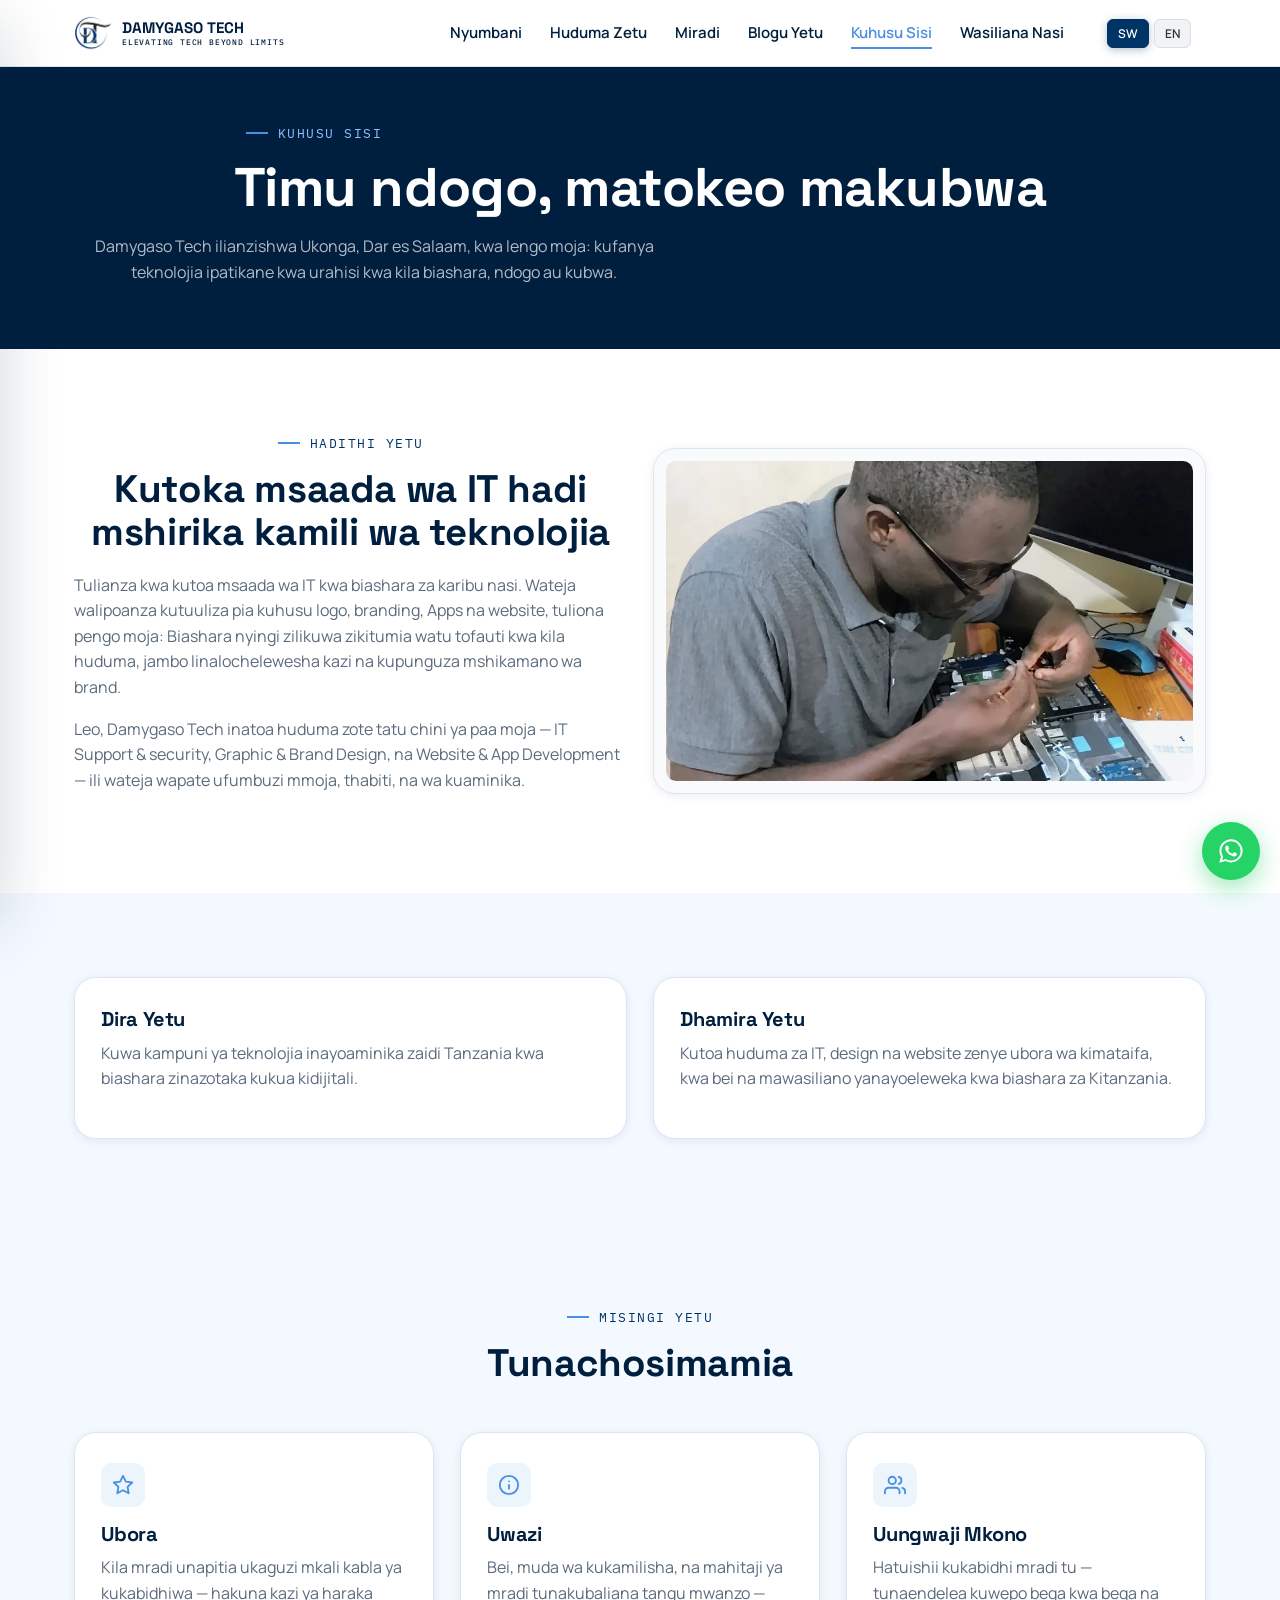
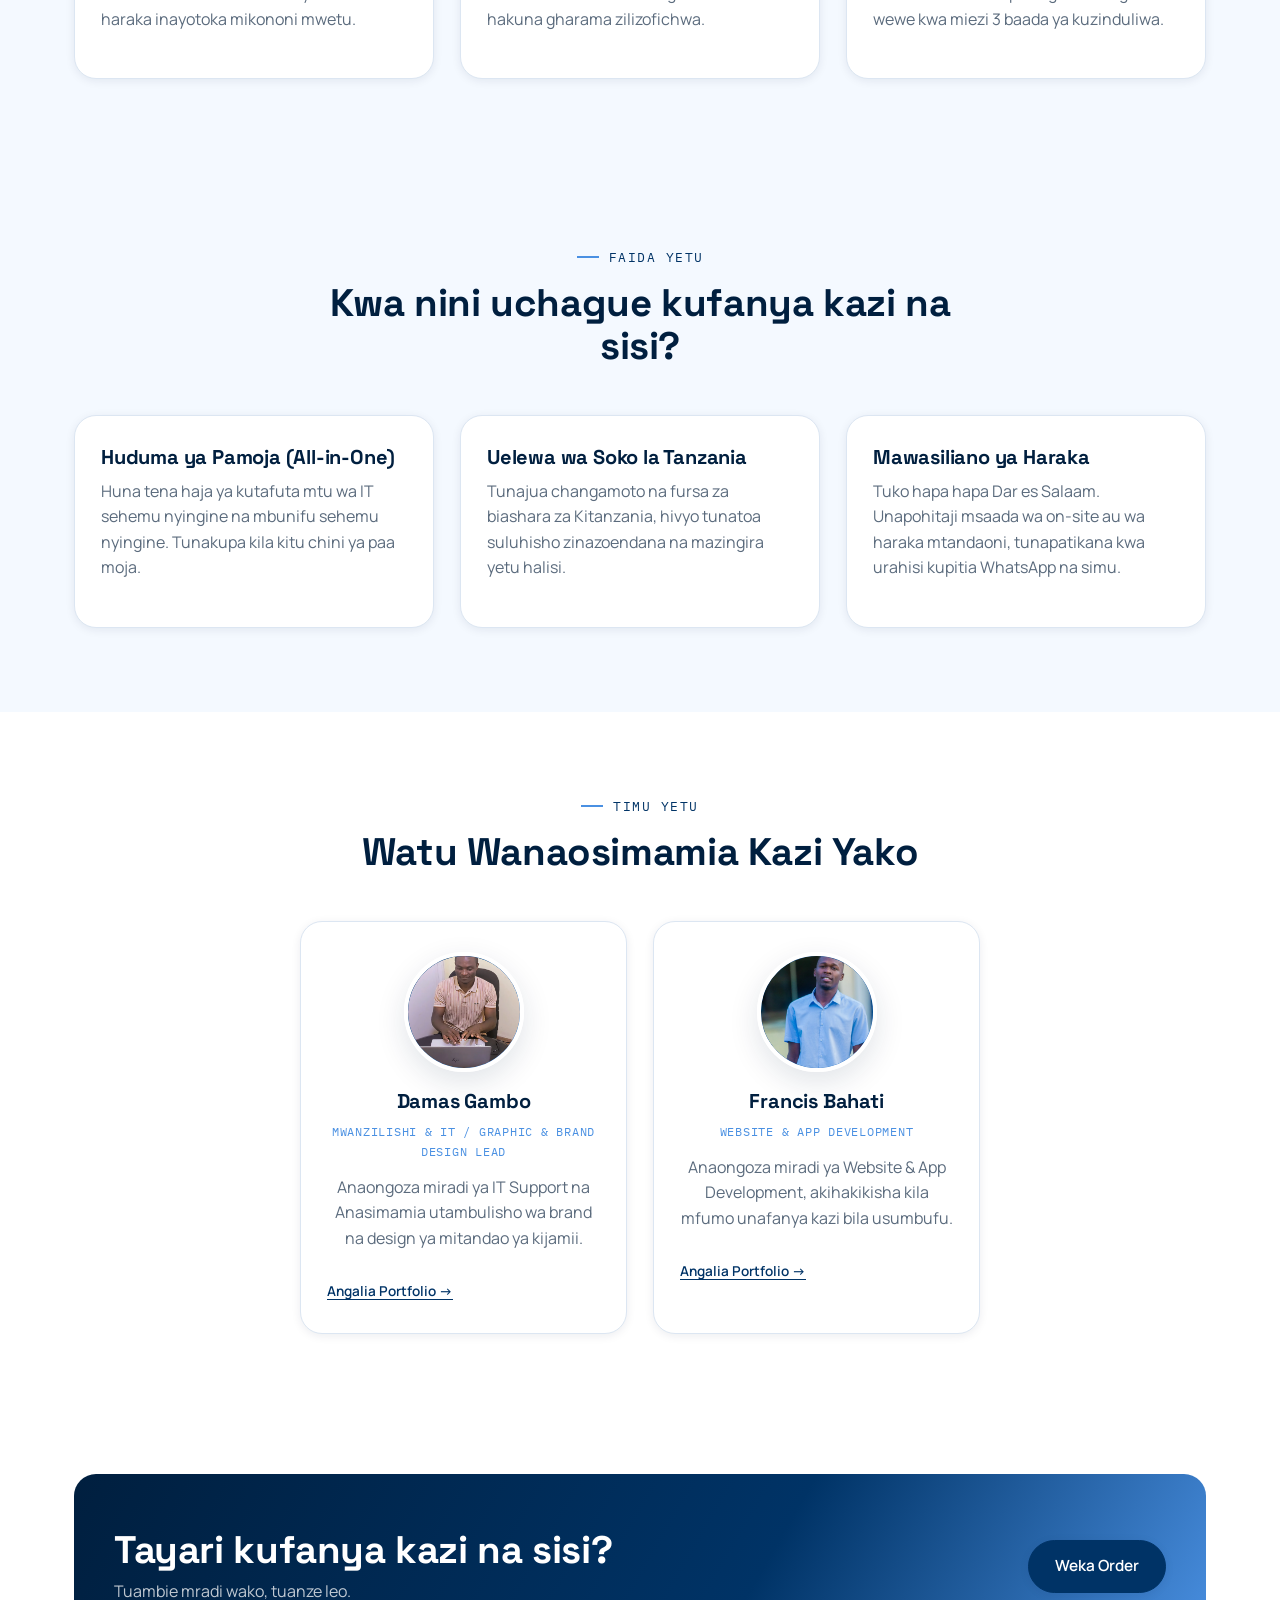
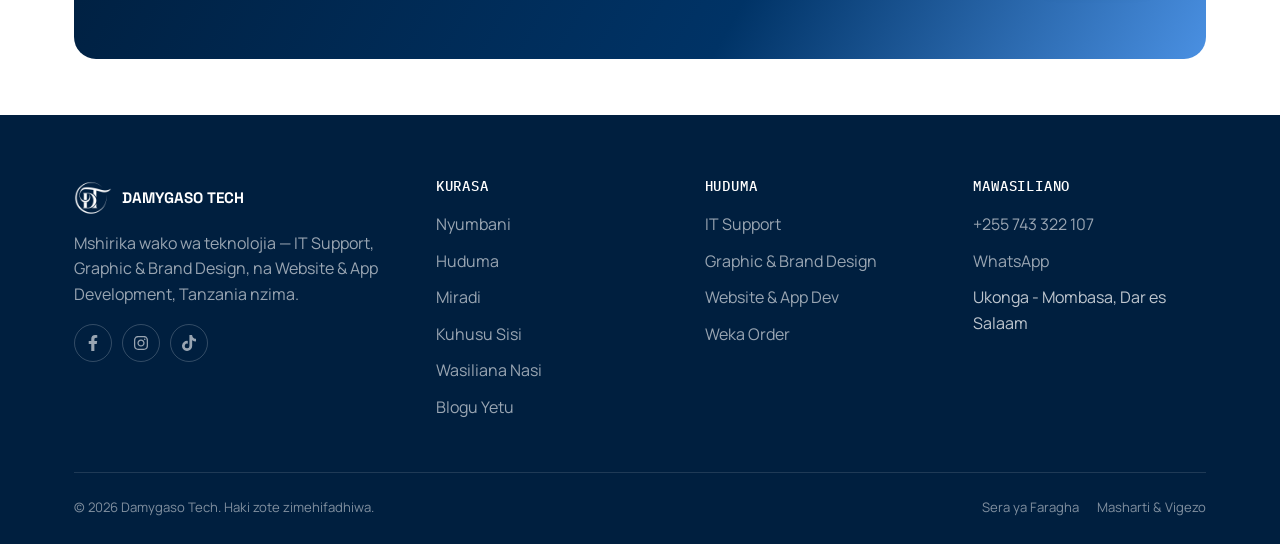
==== commit 253b57c6: "Add files via upload" ====
--- a/about.html
+++ b/about.html
@@ -134,14 +134,14 @@
 <main>
 <section class="page-hero">
   <div class="container">
-    <p class="eyebrow" style="color:#8FC1FF" data-sw>KUHUSU SISI</p>
-    <p class="eyebrow" style="color:#8FC1FF" data-en>ABOUT US</p>
-    <h1>
+    <p class="eyebrow" style="color:#8FC1FF; justify-content:center;" data-sw>KUHUSU SISI</p>
+    <p class="eyebrow" style="color:#8FC1FF; justify-content:center;" data-en>ABOUT US</p>
+    <h1 style="text-align:center;">
     <span data-sw>Timu ndogo, matokeo makubwa</span>
     <span data-en>A small team, big results</span>
 </h1>
-    <p data-sw>Damygaso Tech ilianzishwa Ukonga, Dar es Salaam, kwa lengo moja: kufanya teknolojia ipatikane kwa urahisi kwa kila biashara, ndogo au kubwa.</p>
-    <p data-en>Damygaso Tech was founded in Ukonga, Dar es Salaam, with one goal: make technology accessible to every business, small or large.</p>
+    <p style="text-align:center;" data-sw>Damygaso Tech ilianzishwa Ukonga, Dar es Salaam, kwa lengo moja: kufanya teknolojia ipatikane kwa urahisi kwa kila biashara, ndogo au kubwa.</p>
+    <p style="text-align:center;" data-en>Damygaso Tech was founded in Ukonga, Dar es Salaam, with one goal: make technology accessible to every business, small or large.</p>
   </div>
 </section>
 
@@ -149,10 +149,12 @@
 <section>
   <div class="container grid grid-2" style="align-items:center;">
     <div>
-      <p class="eyebrow" data-sw>HADITHI YETU</p>
-      <p class="eyebrow" data-en>OUR STORY</p>
-      <h2><span data-sw>Kutoka msaada wa IT hadi mshirika kamili wa teknolojia</span>
-      <span data-en>From IT support to a full tech partner</span></h2>
+      <div style="text-align:center;">
+        <p class="eyebrow" style="justify-content:center" data-sw>HADITHI YETU</p>
+        <p class="eyebrow" style="justify-content:center" data-en>OUR STORY</p>
+        <h2><span data-sw>Kutoka msaada wa IT hadi mshirika kamili wa teknolojia</span>
+        <span data-en>From IT support to a full tech partner</span></h2>
+      </div>
       <p data-sw>Tulianza kwa kutoa msaada wa IT kwa biashara za karibu nasi. Wateja walipoanza kutuuliza pia kuhusu logo, branding, Apps na website, tuliona pengo moja: Biashara nyingi zilikuwa zikitumia watu tofauti kwa kila huduma, jambo linalochelewesha kazi na kupunguza mshikamano wa brand.</p>
       <p data-en>We started by offering IT support to businesses near Us. When clients began asking us about logos, branding, Applications and websites too, we noticed a gap: many businesses were juggling different providers for each service — slowing work down and breaking brand consistency.</p>
       <p data-sw>Leo, Damygaso Tech inatoa huduma zote tatu chini ya paa moja — IT Support &amp; security, Graphic &amp; Brand Design, na Website &amp; App Development — ili wateja wapate ufumbuzi mmoja, thabiti, na wa kuaminika.</p>
--- a/assets/style.css
+++ b/assets/style.css
@@ -1 +1 @@
-@import url('https://fonts.googleapis.com/css2?family=Space+Grotesk:wght@500;600;700&family=Manrope:wght@400;500;600;700;800&family=IBM+Plex+Mono:wght@400;500&display=swap');:root{--navy:#003366;--navy-deep:#001F3F;--sky:#4A90E2;--sky-tint:#EAF2FC;--sky-tint-2:#F4F9FF;--ink:#0B1220;--slate:#5B6B7D;--paper:#FFFFFF;--line:#DCE6F2;--ok:#1E8E5A;--font-display:'Space Grotesk',sans-serif;--font-body:'Manrope',sans-serif;--font-mono:'IBM Plex Mono',monospace;--radius-sm:8px;--radius-md:14px;--radius-lg:22px;--shadow-sm:0 2px 10px rgba(0,31,63,.08);--shadow-md:0 10px 30px rgba(0,31,63,.12);--shadow-lg:0 24px 60px rgba(0,31,63,.18);--container:1180px}*,::before,::after{box-sizing:border-box}html{scroll-behavior:smooth}@media (prefers-reduced-motion:reduce){html{scroll-behavior:auto}*,::before,::after{animation-duration:.001ms !important;animation-iteration-count:1 !important;transition-duration:.001ms !important;scroll-behavior:auto !important}}body{margin:0;font-family:var(--font-body);color:var(--ink);background:var(--paper);line-height:1.6;-webkit-font-smoothing:antialiased}img{max-width:100%;display:block}a{color:inherit;text-decoration:none}ul{margin:0;padding:0;list-style:none}button{font-family:inherit;cursor:pointer}input,textarea,select{font-family:inherit}.container{max-width:var(--container);margin:0 auto;padding:0 24px}.eyebrow{font-family:var(--font-mono);font-size:12.5px;letter-spacing:.12em;text-transform:uppercase;color:var(--navy);display:flex;align-items:center;gap:10px;margin:0 0 14px}.eyebrow::before{content:"";width:22px;height:2px;background:var(--sky);display:inline-block}h1,h2,h3,h4{font-family:var(--font-display);color:var(--navy-deep);line-height:1.12;margin:0 0 .5em;letter-spacing:-.01em}h1{font-size:clamp(2.2rem,4.5vw,3.4rem)}h2{font-size:clamp(1.7rem,3vw,2.4rem)}h3{font-size:1.25rem}p{color:var(--slate);margin:0 0 1em}.lede{font-size:1.1rem;color:var(--slate);max-width:60ch}.btn{display:inline-flex;align-items:center;justify-content:center;gap:8px;padding:13px 26px;border-radius:100px;font-weight:700;font-size:.96rem;border:2px solid transparent;transition:transform .15s ease,box-shadow .15s ease,background .2s ease,color .2s ease;white-space:nowrap}.btn-primary{background:var(--navy);color:#fff;box-shadow:var(--shadow-sm)}.btn-primary:hover{background:var(--navy-deep);transform:translateY(-2px);box-shadow:var(--shadow-md)}.btn-outline{border-color:var(--navy);color:var(--navy);background:transparent}.btn-outline:hover{background:var(--navy);color:#fff;transform:translateY(-2px)}.btn-ghost{color:var(--navy);text-decoration:underline;text-underline-offset:4px;padding:13px 4px}.btn-block{width:100%}.btn-sm{padding:9px 18px;font-size:.85rem}.hamburger{display:none;flex-direction:column;justify-content:center;align-items:center;width:40px;height:40px;background:transparent;border:1.5px solid var(--line);border-radius:var(--radius-sm);gap:5px;padding:0;cursor:pointer;flex-shrink:0}.hamburger span{display:block;width:20px;height:2px;background:var(--navy-deep);border-radius:2px;transition:transform .25s ease,opacity .2s ease}@media screen and (min-width:960px){.nav-desktop{display:block !important}.hamburger{display:none !important}}@media screen and (max-width:959px){.nav-desktop{display:none !important}.hamburger{display:flex !important;z-index:800}}.site-header{position:sticky;top:0;z-index:500;background:rgba(255,255,255,.92);backdrop-filter:saturate(180%) blur(10px);border-bottom:1px solid var(--line)}.header-inner{display:flex;align-items:center;justify-content:space-between;padding:14px 24px;max-width:var(--container);margin:0 auto;gap:12px}.brand{display:flex;align-items:center;gap:10px;text-decoration:none;min-width:0;flex:1 1 auto}.brand img{height:38px;width:auto;flex-shrink:0}.brand-text{display:flex !important;flex-direction:column !important;line-height:1.15 !important;min-width:0 !important}.brand-slogan{display:block !important;font-family:var(--font-mono);font-size:.50rem !important;letter-spacing:.1em;color:var(--navy-deep);font-weight:500;text-transform:uppercase;margin-top:2px !important;width:100% !important}.brand-word{font-family:var(--font-display);font-weight:800;font-size:.95rem;color:var(--navy-deep);white-space:nowrap}@media (max-width:480px){.brand-word{font-size:.85rem}.brand-slogan{font-size:.46rem;letter-spacing:.06em}}.nav-desktop{display:none}.nav-desktop ul{display:flex;align-items:center;gap:28px}.nav-desktop a{font-weight:600;font-size:.94rem;color:var(--navy-deep);position:relative;padding:6px 0}.nav-desktop a::after{content:"";position:absolute;left:0;bottom:0;width:0;height:2px;background:var(--sky);transition:width .2s ease}.nav-desktop a:hover::after,.nav-desktop a.active::after{width:100%}.nav-desktop a.active{color:var(--sky)}.header-actions{display:flex;align-items:center;gap:10px;flex-shrink:0}@media (max-width:959px){.header-actions .lang-toggle,.header-actions a.btn{display:none !important}}.lang-btn.active{background:var(--navy) !important;border-color:var(--navy) !important;color:#fff !important;box-shadow:0 4px 12px rgba(0,51,102,.3)}.nav-desktop .lang-btn,.lang-toggle-desktop button{background:#f1f3f5;border:1px solid #d8dde6;color:#333;border-radius:6px;padding:6px 12px;font-weight:600;font-size:12px;cursor:pointer;transition:all .3s ease}.nav-desktop .lang-btn:hover,.lang-toggle-desktop button:hover{background:#e2e8f0;border-color:#cbd5e1}.nav-desktop .lang-btn.active,.lang-toggle-desktop button.active{background:var(--navy) !important;border-color:var(--navy) !important;color:#fff !important;box-shadow:0 2px 8px rgba(0,51,102,.3)}@media (max-width:768px){.lang-toggle-desktop{display:none !important}}.btn-primary{background-color:var(--navy) !important;color:#fff !important;border:1px solid var(--navy) !important;font-weight:600;text-decoration:none}.btn-primary:hover{background-color:var(--navy-deep) !important;color:#fff !important;border-color:var(--navy-deep) !important}.offcanvas-backdrop{position:fixed;inset:0;background:rgba(0,20,40,.45);opacity:0;pointer-events:none;transition:opacity .25s ease;z-index:600}.offcanvas-backdrop.is-open{opacity:1;pointer-events:auto}.offcanvas{position:fixed;top:0;left:0;bottom:0;width:min(84vw,320px);background:var(--navy-deep);color:#fff;z-index:700;transform:translateX(-100%);transition:transform .3s cubic-bezier(.4,0,.2,1);display:flex;flex-direction:column;padding:22px;box-shadow:var(--shadow-lg)}.offcanvas.is-open{transform:translateX(0)}.offcanvas-top{display:flex;justify-content:space-between;align-items:center;margin-bottom:30px}.offcanvas-close{background:none;border:1.5px solid rgba(255,255,255,.3);color:#fff;width:36px;height:36px;border-radius:50%;font-size:18px;line-height:1}.offcanvas nav ul{display:flex;flex-direction:column;gap:4px}.offcanvas nav a{display:block;padding:13px 6px;font-weight:600;font-size:1.05rem;border-bottom:1px solid rgba(255,255,255,.08)}.offcanvas-foot{margin-top:auto;padding-top:20px;border-top:1px solid rgba(255,255,255,.12)}.offcanvas-foot p{color:rgba(255,255,255,.6);font-size:.85rem}.offcanvas-foot .socials{display:flex;gap:10px;margin-top:10px}.offcanvas-foot .socials a{width:34px;height:34px;border-radius:50%;border:1px solid rgba(255,255,255,.25);display:flex;align-items:center;justify-content:center}.offcanvas-actions .btn{background:var(--sky);color:#fff;border:none}.offcanvas-actions .btn:hover{background:var(--navy)}.signal-path{position:absolute;inset:0;width:100%;height:100%;pointer-events:none}.signal-path path{fill:none;stroke:var(--sky);stroke-width:2;stroke-linecap:round;stroke-dasharray:8 10;opacity:.55;animation:dash 22s linear infinite}@keyframes dash{to{stroke-dashoffset:-400}}section{padding:84px 0}.section-tight{padding:56px 0}.bg-tint{background:var(--sky-tint-2)}.bg-navy{background:var(--navy-deep);color:#fff}.bg-navy h2,.bg-navy h3{color:#fff}.bg-navy p{color:rgba(255,255,255,.72)}.section-head{max-width:640px;margin-bottom:48px}.section-head.center{margin-inline:auto;text-align:center}.hero{position:relative;overflow:hidden;background:linear-gradient(180deg,var(--sky-tint-2) 0%,#fff 70%);padding:70px 0 100px}.hero-inner{display:grid;grid-template-columns:1fr;gap:40px;align-items:center;position:relative;z-index:2}@media (min-width:900px){.hero-inner{grid-template-columns:1.1fr .9fr}}.hero h1{margin-bottom:.4em}.hero-cta{display:flex;flex-wrap:wrap;gap:14px;margin-top:28px}.hero-stats{display:flex;gap:28px;margin-top:40px;flex-wrap:wrap}.hero-stats .stat b{display:block;font-family:var(--font-display);font-size:1.7rem;color:var(--navy)}.hero-stats .stat span{font-size:.82rem;color:var(--slate)}.hero-diagram{position:relative}.node-card{background:#fff;border:1px solid var(--line);border-radius:var(--radius-lg);padding:18px 20px;box-shadow:var(--shadow-md);display:flex;align-items:center;gap:14px;position:relative}.node-card .ico{width:44px;height:44px;border-radius:12px;background:var(--sky-tint);display:flex;align-items:center;justify-content:center;flex-shrink:0}.node-card b{display:block;font-family:var(--font-display);font-size:.98rem;color:var(--navy-deep)}.node-card span{font-size:.8rem;color:var(--slate)}.node-stack{display:flex;flex-direction:column;gap:18px}.node-stack .node-card:nth-child(2){margin-left:34px}.node-stack .node-card:nth-child(3){margin-left:0}.grid{display:grid;gap:26px}.grid-3{grid-template-columns:1fr}@media (min-width:720px){.grid-3{grid-template-columns:repeat(3,1fr)}}.grid-2{grid-template-columns:1fr}@media (min-width:720px){.grid-2{grid-template-columns:repeat(2,1fr)}}.card{background:#fff;border:1px solid var(--line);border-radius:var(--radius-lg);padding:30px 26px;box-shadow:var(--shadow-sm);transition:transform .2s ease,box-shadow .2s ease}.card:hover{transform:translateY(-4px);box-shadow:var(--shadow-md)}.card .ico{width:52px;height:52px;border-radius:14px;background:var(--sky-tint);display:flex;align-items:center;justify-content:center;margin-bottom:18px}.card ul{margin-top:14px;display:flex;flex-direction:column;gap:9px}.card ul li{display:flex;gap:10px;font-size:.92rem;color:var(--slate);align-items:flex-start}.card ul li svg{flex-shrink:0;margin-top:3px}.card .tag{font-family:var(--font-mono);font-size:.7rem;letter-spacing:.06em;text-transform:uppercase;color:var(--sky);background:var(--sky-tint);padding:4px 10px;border-radius:100px;display:inline-block;margin-bottom:12px}.work-card{background:#fff;border:1px solid var(--line);border-radius:var(--radius-lg);overflow:hidden;box-shadow:var(--shadow-sm);transition:transform .2s ease,box-shadow .2s ease}.work-card:hover{transform:translateY(-4px);box-shadow:var(--shadow-md)}.work-img{width:100%;aspect-ratio:16/10;background:var(--sky-tint);overflow:hidden}.work-img img{width:100%;height:100%;object-fit:cover;display:block}.work-body{padding:22px 24px}.work-tag{font-family:var(--font-mono);font-size:.7rem;letter-spacing:.06em;text-transform:uppercase;color:var(--sky);background:var(--sky-tint);padding:4px 10px;border-radius:100px;display:inline-block;margin-bottom:12px}.work-body h3{margin-bottom:8px}.work-body p{color:var(--slate);font-size:.94rem}.work-link{display:inline-flex;align-items:center;gap:6px;margin-top:14px;font-size:.88rem;font-weight:600;color:var(--navy);text-decoration:underline;text-underline-offset:3px}.work-link:hover{color:var(--sky)}.pill-row{display:flex;flex-wrap:wrap;gap:10px;margin:18px 0}.pill{background:var(--sky-tint);color:var(--navy);font-family:var(--font-mono);font-size:.78rem;padding:7px 14px;border-radius:100px}.feature-row{display:flex;gap:16px;padding:20px 0;border-bottom:1px solid var(--line)}.feature-row:last-child{border-bottom:none}.feature-row .num{font-family:var(--font-mono);color:var(--sky);font-size:.85rem;padding-top:3px}.testi-card{background:#fff;border:1px solid var(--line);border-radius:var(--radius-lg);padding:28px;box-shadow:var(--shadow-sm)}.testi-stars{color:#F5A623;letter-spacing:2px;margin-bottom:10px;font-size:.95rem}.testi-person{display:flex;align-items:center;gap:12px;margin-top:18px}.avatar{width:42px;height:42px;border-radius:50%;background:var(--navy);color:#fff;display:flex;align-items:center;justify-content:center;font-family:var(--font-display);font-weight:700;font-size:.95rem}.testi-person b{display:block;font-size:.92rem;color:var(--navy-deep)}.testi-person span{font-size:.78rem;color:var(--slate)}.faq-item{border-bottom:1px solid var(--line)}.faq-q{width:100%;background:none;border:none;text-align:left;display:flex;justify-content:space-between;align-items:center;gap:16px;padding:22px 4px;font-family:var(--font-display);font-size:1rem;font-weight:600;color:var(--navy-deep)}.faq-q .plus{font-size:1.3rem;color:var(--sky);transition:transform .25s ease;flex-shrink:0}.faq-item.is-open .faq-q .plus{transform:rotate(45deg)}.faq-a{max-height:0;overflow:hidden;transition:max-height .3s ease}.faq-item.is-open .faq-a{max-height:400px}.faq-a p{padding:0 4px 22px}.team-card{text-align:center}.team-photo{width:120px;height:120px;border-radius:50%;margin:0 auto 18px;background:linear-gradient(135deg,var(--navy),var(--sky));display:flex;align-items:center;justify-content:center;color:#fff;font-family:var(--font-display);font-size:2rem;font-weight:700;border:4px solid #fff;box-shadow:var(--shadow-md);overflow:hidden}.team-photo img{width:100%;height:100%;object-fit:cover;border-radius:50%}.team-role{font-family:var(--font-mono);font-size:.78rem;color:var(--sky);text-transform:uppercase;letter-spacing:.06em}.team-portfolio-link{display:inline-flex;align-items:center;gap:6px;margin-top:14px;font-size:.85rem;font-weight:600;color:var(--navy);text-decoration:underline;text-underline-offset:3px}.team-portfolio-link:hover{color:var(--sky)}.service-card-img{width:100%;height:240px;object-fit:cover;border-radius:14px;margin-bottom:16px;display:block}.form-card{background:#fff;border:1px solid var(--line);border-radius:var(--radius-lg);padding:34px;box-shadow:var(--shadow-md)}.field{margin-bottom:20px}.field label{display:block;font-size:.85rem;font-weight:700;color:var(--navy-deep);margin-bottom:7px}.field .hint{font-family:var(--font-mono);font-size:.72rem;color:var(--slate);font-weight:400;margin-left:6px}.field input,.field select,.field textarea{width:100%;padding:13px 14px;border-radius:var(--radius-sm);border:1.5px solid var(--line);font-size:.95rem;color:var(--ink);background:var(--sky-tint-2);transition:border-color .2s ease,background .2s ease}.field input:focus,.field select:focus,.field textarea:focus{outline:none;border-color:var(--sky);background:#fff}.field textarea{resize:vertical;min-height:110px}.checkbox-row{display:flex;align-items:flex-start;gap:10px}.checkbox-row input{width:18px;height:18px;margin-top:3px;accent-color:var(--sky)}.checkbox-row label{font-weight:500;font-size:.85rem;color:var(--slate)}.form-success{display:none;background:#EAF7EF;border:1px solid #BFE6CC;color:var(--ok);padding:16px 18px;border-radius:var(--radius-sm);font-weight:600;font-size:.92rem;margin-bottom:20px}.form-success.is-visible{display:block}.price-block{margin-bottom:34px}.price-block:last-child{margin-bottom:0}.price-block h3{display:flex;align-items:center;gap:10px}.price-block h3 .num-badge{width:30px;height:30px;border-radius:50%;background:var(--navy);color:#fff;font-family:var(--font-mono);font-size:.8rem;display:flex;align-items:center;justify-content:center;flex-shrink:0}.price-table-wrap{overflow-x:auto;border:1px solid var(--line);border-radius:var(--radius-md);background:#fff;box-shadow:var(--shadow-sm)}table.price-table{width:100%;border-collapse:collapse;min-width:480px}table.price-table th{text-align:left;background:var(--navy-deep);color:#fff;font-family:var(--font-mono);font-size:.75rem;letter-spacing:.05em;text-transform:uppercase;font-weight:500;padding:14px 20px}table.price-table td{padding:14px 20px;border-top:1px solid var(--line);font-size:.94rem;color:var(--ink)}table.price-table td:last-child{font-family:var(--font-mono);font-weight:600;color:var(--navy);white-space:nowrap}table.price-table tr:nth-child(even) td{background:var(--sky-tint-2)}.price-includes{margin-top:14px;background:var(--sky-tint);border-radius:var(--radius-sm);padding:14px 18px;font-size:.88rem;color:var(--navy-deep)}.price-note{background:var(--navy-deep);color:#fff;border-radius:var(--radius-lg);padding:24px 28px;margin-top:10px;display:flex;flex-wrap:wrap;gap:16px;align-items:center;justify-content:space-between}.price-note p{color:rgba(255,255,255,.75);margin:0;max-width:52ch}.cta-banner{background:linear-gradient(120deg,var(--navy-deep),var(--navy) 60%,var(--sky));color:#fff;border-radius:var(--radius-lg);padding:54px 40px;display:flex;flex-wrap:wrap;gap:24px;align-items:center;justify-content:space-between;position:relative;overflow:hidden}.cta-banner h2,.cta-banner p{color:#fff;margin:0}.cta-banner p{color:rgba(255,255,255,.75);margin-top:8px;max-width:46ch}.page-hero{background:var(--navy-deep);color:#fff;padding:56px 0 48px;position:relative;overflow:hidden}.page-hero h1{color:#fff;margin-bottom:.3em}.page-hero p{color:rgba(255,255,255,.7);max-width:60ch}.crumbs{font-family:var(--font-mono);font-size:.78rem;color:rgba(255,255,255,.55);margin-bottom:16px}.crumbs a{color:rgba(255,255,255,.85)}.site-footer{background:var(--navy-deep);color:rgba(255,255,255,.75);padding:64px 0 26px}.footer-grid{display:grid;gap:36px;grid-template-columns:1fr;margin-bottom:40px}@media (min-width:800px){.footer-grid{grid-template-columns:1.4fr 1fr 1fr 1fr}}.footer-brand .brand-word,.footer-brand .brand-word span{color:#fff}.footer-brand p{color:rgba(255,255,255,.6);margin-top:14px;max-width:32ch}.site-footer h3{color:#fff;font-size:.85rem;letter-spacing:.06em;text-transform:uppercase;font-family:var(--font-mono);font-weight:500;margin-bottom:18px}.site-footer ul li{margin-bottom:11px}.site-footer a{color:rgba(255,255,255,.6);transition:color .2s ease}.site-footer a:hover{color:var(--sky)}.footer-socials{display:flex;gap:10px;margin-top:16px}.footer-socials a{width:38px;height:38px;border-radius:50%;border:1px solid rgba(255,255,255,.2);display:flex;align-items:center;justify-content:center;color:rgba(255,255,255,.6);transition:all .2s ease}.footer-socials a:hover{background:var(--sky);border-color:var(--sky);color:#fff}.footer-bottom{border-top:1px solid rgba(255,255,255,.12);padding-top:24px;display:flex;flex-wrap:wrap;gap:12px;justify-content:space-between;font-size:.82rem;color:rgba(255,255,255,.5)}.footer-bottom a{color:rgba(255,255,255,.5)}.footer-bottom a:hover{color:var(--sky)}.wa-float{position:fixed;right:20px;bottom:20px;z-index:400;width:58px;height:58px;border-radius:50%;background:#25D366;display:flex;align-items:center;justify-content:center;box-shadow:0 8px 24px rgba(37,211,102,.45);animation:pulse 2.6s ease-in-out infinite}.wa-float:hover{transform:scale(1.06)}@keyframes pulse{0%,100%{box-shadow:0 8px 24px rgba(37,211,102,.45)}50%{box-shadow:0 8px 30px rgba(37,211,102,.7)}}.mt-0{margin-top:0}.mb-0{margin-bottom:0}.center{text-align:center}.tiny{font-size:.8rem;color:var(--slate)}.divider{height:1px;background:var(--line);border:none;margin:40px 0}html[data-lang="en"] [data-sw]{display:none !important}html[data-lang="sw"] [data-en]{display:none !important}.reveal{opacity:0;transform:translateY(18px);transition:opacity .6s ease,transform .6s ease}.reveal.is-visible{opacity:1;transform:none}+@import url('https://fonts.googleapis.com/css2?family=Space+Grotesk:wght@500;600;700&family=Manrope:wght@400;500;600;700;800&family=IBM+Plex+Mono:wght@400;500&display=swap');:root{--navy:#003366;--navy-deep:#001F3F;--sky:#4A90E2;--sky-tint:#EAF2FC;--sky-tint-2:#F4F9FF;--ink:#0B1220;--slate:#5B6B7D;--paper:#FFFFFF;--line:#DCE6F2;--ok:#1E8E5A;--font-display:'Space Grotesk',sans-serif;--font-body:'Manrope',sans-serif;--font-mono:'IBM Plex Mono',monospace;--radius-sm:8px;--radius-md:14px;--radius-lg:22px;--shadow-sm:0 2px 10px rgba(0,31,63,.08);--shadow-md:0 10px 30px rgba(0,31,63,.12);--shadow-lg:0 24px 60px rgba(0,31,63,.18);--container:1180px}*,::before,::after{box-sizing:border-box}html{scroll-behavior:smooth}@media (prefers-reduced-motion:reduce){html{scroll-behavior:auto}*,::before,::after{animation-duration:.001ms !important;animation-iteration-count:1 !important;transition-duration:.001ms !important;scroll-behavior:auto !important}}body{margin:0;font-family:var(--font-body);color:var(--ink);background:var(--paper);line-height:1.6;-webkit-font-smoothing:antialiased}img{max-width:100%;display:block}a{color:inherit;text-decoration:none}ul{margin:0;padding:0;list-style:none}button{font-family:inherit;cursor:pointer}input,textarea,select{font-family:inherit}.container{max-width:var(--container);margin:0 auto;padding:0 24px}.eyebrow{font-family:var(--font-mono);font-size:12.5px;letter-spacing:.12em;text-transform:uppercase;color:var(--navy);display:flex;align-items:center;gap:10px;margin:0 0 14px}.eyebrow::before{content:"";width:22px;height:2px;background:var(--sky);display:inline-block}h1,h2,h3,h4{font-family:var(--font-display);color:var(--navy-deep);line-height:1.12;margin:0 0 .5em;letter-spacing:-.01em}h1{font-size:clamp(2.2rem,4.5vw,3.4rem)}h2{font-size:clamp(1.7rem,3vw,2.4rem)}h3{font-size:1.25rem}p{color:var(--slate);margin:0 0 1em}.lede{font-size:1.1rem;color:var(--slate);max-width:60ch}.btn{display:inline-flex;align-items:center;justify-content:center;gap:8px;padding:13px 26px;border-radius:100px;font-weight:700;font-size:.96rem;border:2px solid transparent;transition:transform .15s ease,box-shadow .15s ease,background .2s ease,color .2s ease;white-space:nowrap}.btn-primary{background:var(--navy);color:#fff;box-shadow:var(--shadow-sm)}.btn-primary:hover{background:var(--navy-deep);transform:translateY(-2px);box-shadow:var(--shadow-md)}.btn-outline{border-color:var(--navy);color:var(--navy);background:transparent}.btn-outline:hover{background:var(--navy);color:#fff;transform:translateY(-2px)}.btn-ghost{color:var(--navy);text-decoration:underline;text-underline-offset:4px;padding:13px 4px}.btn-block{width:100%}.btn-sm{padding:9px 18px;font-size:.85rem}.hamburger{display:none;flex-direction:column;justify-content:center;align-items:center;width:40px;height:40px;background:transparent;border:1.5px solid var(--line);border-radius:var(--radius-sm);gap:5px;padding:0;cursor:pointer;flex-shrink:0}.hamburger span{display:block;width:20px;height:2px;background:var(--navy-deep);border-radius:2px;transition:transform .25s ease,opacity .2s ease}@media screen and (min-width:960px){.nav-desktop{display:flex !important;align-items:center;gap:28px}.hamburger{display:none !important}}@media screen and (max-width:959px){.nav-desktop{display:none !important}.hamburger{display:flex !important;z-index:800}}.site-header{position:sticky;top:0;z-index:500;background:rgba(255,255,255,.92);backdrop-filter:saturate(180%) blur(10px);border-bottom:1px solid var(--line)}.header-inner{display:flex;align-items:center;justify-content:space-between;padding:14px 24px;max-width:var(--container);margin:0 auto;gap:12px}.brand{display:flex;align-items:center;gap:10px;text-decoration:none;min-width:0;flex:1 1 auto}.brand img{height:38px;width:auto;flex-shrink:0}.brand-text{display:flex !important;flex-direction:column !important;line-height:1.15 !important;min-width:0 !important}.brand-slogan{display:block !important;font-family:var(--font-mono);font-size:.50rem !important;letter-spacing:.1em;color:var(--navy-deep);font-weight:500;text-transform:uppercase;margin-top:2px !important;width:100% !important}.brand-word{font-family:var(--font-display);font-weight:800;font-size:.95rem;color:var(--navy-deep);white-space:nowrap}@media (max-width:480px){.brand-word{font-size:.85rem}.brand-slogan{font-size:.46rem;letter-spacing:.06em}}.nav-desktop{display:none}.nav-desktop ul{display:flex;align-items:center;gap:28px}.nav-desktop a{font-weight:600;font-size:.94rem;color:var(--navy-deep);position:relative;padding:6px 0}.nav-desktop a::after{content:"";position:absolute;left:0;bottom:0;width:0;height:2px;background:var(--sky);transition:width .2s ease}.nav-desktop a:hover::after,.nav-desktop a.active::after{width:100%}.nav-desktop a.active{color:var(--sky)}.header-actions{display:flex;align-items:center;gap:10px;flex-shrink:0}@media (max-width:959px){.header-actions .lang-toggle,.header-actions a.btn{display:none !important}}.lang-btn.active{background:var(--navy) !important;border-color:var(--navy) !important;color:#fff !important;box-shadow:0 4px 12px rgba(0,51,102,.3)}.nav-desktop .lang-btn,.lang-toggle-desktop button{background:#f1f3f5;border:1px solid #d8dde6;color:#333;border-radius:6px;padding:6px 12px;font-weight:600;font-size:12px;cursor:pointer;transition:all .3s ease}.nav-desktop .lang-btn:hover,.lang-toggle-desktop button:hover{background:#e2e8f0;border-color:#cbd5e1}.nav-desktop .lang-btn.active,.lang-toggle-desktop button.active{background:var(--navy) !important;border-color:var(--navy) !important;color:#fff !important;box-shadow:0 2px 8px rgba(0,51,102,.3)}@media (max-width:768px){.lang-toggle-desktop{display:none !important}}.btn-primary{background-color:var(--navy) !important;color:#fff !important;border:1px solid var(--navy) !important;font-weight:600;text-decoration:none}.btn-primary:hover{background-color:var(--navy-deep) !important;color:#fff !important;border-color:var(--navy-deep) !important}.offcanvas-backdrop{position:fixed;inset:0;background:rgba(0,20,40,.45);opacity:0;pointer-events:none;transition:opacity .25s ease;z-index:600}.offcanvas-backdrop.is-open{opacity:1;pointer-events:auto}.offcanvas{position:fixed;top:0;left:0;bottom:0;width:min(84vw,320px);background:var(--navy-deep);color:#fff;z-index:700;transform:translateX(-100%);transition:transform .3s cubic-bezier(.4,0,.2,1);display:flex;flex-direction:column;padding:22px;box-shadow:var(--shadow-lg)}.offcanvas.is-open{transform:translateX(0)}.offcanvas-top{display:flex;justify-content:space-between;align-items:center;margin-bottom:30px}.offcanvas-close{background:none;border:1.5px solid rgba(255,255,255,.3);color:#fff;width:36px;height:36px;border-radius:50%;font-size:18px;line-height:1}.offcanvas nav ul{display:flex;flex-direction:column;gap:4px}.offcanvas nav a{display:block;padding:13px 6px;font-weight:600;font-size:1.05rem;border-bottom:1px solid rgba(255,255,255,.08)}.offcanvas-foot{margin-top:auto;padding-top:20px;border-top:1px solid rgba(255,255,255,.12)}.offcanvas-foot p{color:rgba(255,255,255,.6);font-size:.85rem}.offcanvas-foot .socials{display:flex;gap:10px;margin-top:10px}.offcanvas-foot .socials a{width:34px;height:34px;border-radius:50%;border:1px solid rgba(255,255,255,.25);display:flex;align-items:center;justify-content:center}.offcanvas-actions .btn{background:var(--sky);color:#fff;border:none}.offcanvas-actions .btn:hover{background:var(--navy)}.signal-path{position:absolute;inset:0;width:100%;height:100%;pointer-events:none}.signal-path path{fill:none;stroke:var(--sky);stroke-width:2;stroke-linecap:round;stroke-dasharray:8 10;opacity:.55;animation:dash 22s linear infinite}@keyframes dash{to{stroke-dashoffset:-400}}section{padding:84px 0}.section-tight{padding:56px 0}.bg-tint{background:var(--sky-tint-2)}.bg-navy{background:var(--navy-deep);color:#fff}.bg-navy h2,.bg-navy h3{color:#fff}.bg-navy p{color:rgba(255,255,255,.72)}.section-head{max-width:640px;margin-bottom:48px}.section-head.center{margin-inline:auto;text-align:center}.hero{position:relative;overflow:hidden;background:linear-gradient(180deg,var(--sky-tint-2) 0%,#fff 70%);padding:70px 0 100px}.hero-inner{display:grid;grid-template-columns:1fr;gap:40px;align-items:center;position:relative;z-index:2}@media (min-width:900px){.hero-inner{grid-template-columns:1.1fr .9fr}}.hero h1{margin-bottom:.4em}.hero-cta{display:flex;flex-wrap:wrap;gap:14px;margin-top:28px}.hero-stats{display:flex;gap:28px;margin-top:40px;flex-wrap:wrap}.hero-stats .stat b{display:block;font-family:var(--font-display);font-size:1.7rem;color:var(--navy)}.hero-stats .stat span{font-size:.82rem;color:var(--slate)}.hero-diagram{position:relative}.node-card{background:#fff;border:1px solid var(--line);border-radius:var(--radius-lg);padding:18px 20px;box-shadow:var(--shadow-md);display:flex;align-items:center;gap:14px;position:relative}.node-card .ico{width:44px;height:44px;border-radius:12px;background:var(--sky-tint);display:flex;align-items:center;justify-content:center;flex-shrink:0}.node-card b{display:block;font-family:var(--font-display);font-size:.98rem;color:var(--navy-deep)}.node-card span{font-size:.8rem;color:var(--slate)}.node-stack{display:flex;flex-direction:column;gap:18px}.node-stack .node-card:nth-child(2){margin-left:34px}.node-stack .node-card:nth-child(3){margin-left:0}.grid{display:grid;gap:26px}.grid-3{grid-template-columns:1fr}@media (min-width:720px){.grid-3{grid-template-columns:repeat(3,1fr)}}.grid-2{grid-template-columns:1fr}@media (min-width:720px){.grid-2{grid-template-columns:repeat(2,1fr)}}.card{background:#fff;border:1px solid var(--line);border-radius:var(--radius-lg);padding:30px 26px;box-shadow:var(--shadow-sm);transition:transform .2s ease,box-shadow .2s ease}.card:hover{transform:translateY(-4px);box-shadow:var(--shadow-md)}.card .ico{width:52px;height:52px;border-radius:14px;background:var(--sky-tint);display:flex;align-items:center;justify-content:center;margin-bottom:18px}.card ul{margin-top:14px;display:flex;flex-direction:column;gap:9px}.card ul li{display:flex;gap:10px;font-size:.92rem;color:var(--slate);align-items:flex-start}.card ul li svg{flex-shrink:0;margin-top:3px}.card .tag{font-family:var(--font-mono);font-size:.7rem;letter-spacing:.06em;text-transform:uppercase;color:var(--sky);background:var(--sky-tint);padding:4px 10px;border-radius:100px;display:inline-block;margin-bottom:12px}.work-card{background:#fff;border:1px solid var(--line);border-radius:var(--radius-lg);overflow:hidden;box-shadow:var(--shadow-sm);transition:transform .2s ease,box-shadow .2s ease}.work-card:hover{transform:translateY(-4px);box-shadow:var(--shadow-md)}.work-img{width:100%;aspect-ratio:16/10;background:var(--sky-tint);overflow:hidden}.work-img img{width:100%;height:100%;object-fit:cover;display:block}.work-body{padding:22px 24px}.work-tag{font-family:var(--font-mono);font-size:.7rem;letter-spacing:.06em;text-transform:uppercase;color:var(--sky);background:var(--sky-tint);padding:4px 10px;border-radius:100px;display:inline-block;margin-bottom:12px}.work-body h3{margin-bottom:8px}.work-body p{color:var(--slate);font-size:.94rem}.work-link{display:inline-flex;align-items:center;gap:6px;margin-top:14px;font-size:.88rem;font-weight:600;color:var(--navy);text-decoration:underline;text-underline-offset:3px}.work-link:hover{color:var(--sky)}.pill-row{display:flex;flex-wrap:wrap;gap:10px;margin:18px 0}.pill{background:var(--sky-tint);color:var(--navy);font-family:var(--font-mono);font-size:.78rem;padding:7px 14px;border-radius:100px}.feature-row{display:flex;gap:16px;padding:20px 0;border-bottom:1px solid var(--line)}.feature-row:last-child{border-bottom:none}.feature-row .num{font-family:var(--font-mono);color:var(--sky);font-size:.85rem;padding-top:3px}.testi-card{background:#fff;border:1px solid var(--line);border-radius:var(--radius-lg);padding:28px;box-shadow:var(--shadow-sm)}.testi-stars{color:#F5A623;letter-spacing:2px;margin-bottom:10px;font-size:.95rem}.testi-person{display:flex;align-items:center;gap:12px;margin-top:18px}.avatar{width:42px;height:42px;border-radius:50%;background:var(--navy);color:#fff;display:flex;align-items:center;justify-content:center;font-family:var(--font-display);font-weight:700;font-size:.95rem}.testi-person b{display:block;font-size:.92rem;color:var(--navy-deep)}.testi-person span{font-size:.78rem;color:var(--slate)}.faq-item{border-bottom:1px solid var(--line)}.faq-q{width:100%;background:none;border:none;text-align:left;display:flex;justify-content:space-between;align-items:center;gap:16px;padding:22px 4px;font-family:var(--font-display);font-size:1rem;font-weight:600;color:var(--navy-deep)}.faq-q .plus{font-size:1.3rem;color:var(--sky);transition:transform .25s ease;flex-shrink:0}.faq-item.is-open .faq-q .plus{transform:rotate(45deg)}.faq-a{max-height:0;overflow:hidden;transition:max-height .3s ease}.faq-item.is-open .faq-a{max-height:400px}.faq-a p{padding:0 4px 22px}.team-card{text-align:center}.team-photo{width:120px;height:120px;border-radius:50%;margin:0 auto 18px;background:linear-gradient(135deg,var(--navy),var(--sky));display:flex;align-items:center;justify-content:center;color:#fff;font-family:var(--font-display);font-size:2rem;font-weight:700;border:4px solid #fff;box-shadow:var(--shadow-md);overflow:hidden}.team-photo img{width:100%;height:100%;object-fit:cover;border-radius:50%}.team-role{font-family:var(--font-mono);font-size:.78rem;color:var(--sky);text-transform:uppercase;letter-spacing:.06em}.team-portfolio-link{display:inline-flex;align-items:center;gap:6px;margin-top:14px;font-size:.85rem;font-weight:600;color:var(--navy);text-decoration:underline;text-underline-offset:3px}.team-portfolio-link:hover{color:var(--sky)}.service-card-img{width:100%;height:240px;object-fit:cover;border-radius:14px;margin-bottom:16px;display:block}.form-card{background:#fff;border:1px solid var(--line);border-radius:var(--radius-lg);padding:34px;box-shadow:var(--shadow-md)}.field{margin-bottom:20px}.field label{display:block;font-size:.85rem;font-weight:700;color:var(--navy-deep);margin-bottom:7px}.field .hint{font-family:var(--font-mono);font-size:.72rem;color:var(--slate);font-weight:400;margin-left:6px}.field input,.field select,.field textarea{width:100%;padding:13px 14px;border-radius:var(--radius-sm);border:1.5px solid var(--line);font-size:.95rem;color:var(--ink);background:var(--sky-tint-2);transition:border-color .2s ease,background .2s ease}.field input:focus,.field select:focus,.field textarea:focus{outline:none;border-color:var(--sky);background:#fff}.field textarea{resize:vertical;min-height:110px}.checkbox-row{display:flex;align-items:flex-start;gap:10px}.checkbox-row input{width:18px;height:18px;margin-top:3px;accent-color:var(--sky)}.checkbox-row label{font-weight:500;font-size:.85rem;color:var(--slate)}.form-success{display:none;background:#EAF7EF;border:1px solid #BFE6CC;color:var(--ok);padding:16px 18px;border-radius:var(--radius-sm);font-weight:600;font-size:.92rem;margin-bottom:20px}.form-success.is-visible{display:block}.price-block{margin-bottom:34px}.price-block:last-child{margin-bottom:0}.price-block h3{display:flex;align-items:center;gap:10px}.price-block h3 .num-badge{width:30px;height:30px;border-radius:50%;background:var(--navy);color:#fff;font-family:var(--font-mono);font-size:.8rem;display:flex;align-items:center;justify-content:center;flex-shrink:0}.price-table-wrap{overflow-x:auto;border:1px solid var(--line);border-radius:var(--radius-md);background:#fff;box-shadow:var(--shadow-sm)}table.price-table{width:100%;border-collapse:collapse;min-width:480px}table.price-table th{text-align:left;background:var(--navy-deep);color:#fff;font-family:var(--font-mono);font-size:.75rem;letter-spacing:.05em;text-transform:uppercase;font-weight:500;padding:14px 20px}table.price-table td{padding:14px 20px;border-top:1px solid var(--line);font-size:.94rem;color:var(--ink)}table.price-table td:last-child{font-family:var(--font-mono);font-weight:600;color:var(--navy);white-space:nowrap}table.price-table tr:nth-child(even) td{background:var(--sky-tint-2)}.price-includes{margin-top:14px;background:var(--sky-tint);border-radius:var(--radius-sm);padding:14px 18px;font-size:.88rem;color:var(--navy-deep)}.price-note{background:var(--navy-deep);color:#fff;border-radius:var(--radius-lg);padding:24px 28px;margin-top:10px;display:flex;flex-wrap:wrap;gap:16px;align-items:center;justify-content:space-between}.price-note p{color:rgba(255,255,255,.75);margin:0;max-width:52ch}.cta-banner{background:linear-gradient(120deg,var(--navy-deep),var(--navy) 60%,var(--sky));color:#fff;border-radius:var(--radius-lg);padding:54px 40px;display:flex;flex-wrap:wrap;gap:24px;align-items:center;justify-content:space-between;position:relative;overflow:hidden}.cta-banner h2,.cta-banner p{color:#fff;margin:0}.cta-banner p{color:rgba(255,255,255,.75);margin-top:8px;max-width:46ch}.page-hero{background:var(--navy-deep);color:#fff;padding:56px 0 48px;position:relative;overflow:hidden}.page-hero h1{color:#fff;margin-bottom:.3em}.page-hero p{color:rgba(255,255,255,.7);max-width:60ch}.crumbs{font-family:var(--font-mono);font-size:.78rem;color:rgba(255,255,255,.55);margin-bottom:16px}.crumbs a{color:rgba(255,255,255,.85)}.site-footer{background:var(--navy-deep);color:rgba(255,255,255,.75);padding:64px 0 26px}.footer-grid{display:grid;gap:36px;grid-template-columns:1fr;margin-bottom:40px}@media (min-width:800px){.footer-grid{grid-template-columns:1.4fr 1fr 1fr 1fr}}.footer-brand .brand-word,.footer-brand .brand-word span{color:#fff}.footer-brand p{color:rgba(255,255,255,.6);margin-top:14px;max-width:32ch}.site-footer h3{color:#fff;font-size:.85rem;letter-spacing:.06em;text-transform:uppercase;font-family:var(--font-mono);font-weight:500;margin-bottom:18px}.site-footer ul li{margin-bottom:11px}.site-footer a{color:rgba(255,255,255,.6);transition:color .2s ease}.site-footer a:hover{color:var(--sky)}.footer-socials{display:flex;gap:10px;margin-top:16px}.footer-socials a{width:38px;height:38px;border-radius:50%;border:1px solid rgba(255,255,255,.2);display:flex;align-items:center;justify-content:center;color:rgba(255,255,255,.6);transition:all .2s ease}.footer-socials a:hover{background:var(--sky);border-color:var(--sky);color:#fff}.footer-bottom{border-top:1px solid rgba(255,255,255,.12);padding-top:24px;display:flex;flex-wrap:wrap;gap:12px;justify-content:space-between;font-size:.82rem;color:rgba(255,255,255,.5)}.footer-bottom a{color:rgba(255,255,255,.5)}.footer-bottom a:hover{color:var(--sky)}.wa-float{position:fixed;right:20px;bottom:20px;z-index:400;width:58px;height:58px;border-radius:50%;background:#25D366;display:flex;align-items:center;justify-content:center;box-shadow:0 8px 24px rgba(37,211,102,.45);animation:pulse 2.6s ease-in-out infinite}.wa-float:hover{transform:scale(1.06)}@keyframes pulse{0%,100%{box-shadow:0 8px 24px rgba(37,211,102,.45)}50%{box-shadow:0 8px 30px rgba(37,211,102,.7)}}.mt-0{margin-top:0}.mb-0{margin-bottom:0}.center{text-align:center}.tiny{font-size:.8rem;color:var(--slate)}.divider{height:1px;background:var(--line);border:none;margin:40px 0}html[data-lang="en"] [data-sw]{display:none !important}html[data-lang="sw"] [data-en]{display:none !important}.reveal{opacity:0;transform:translateY(18px);transition:opacity .6s ease,transform .6s ease}.reveal.is-visible{opacity:1;transform:none}
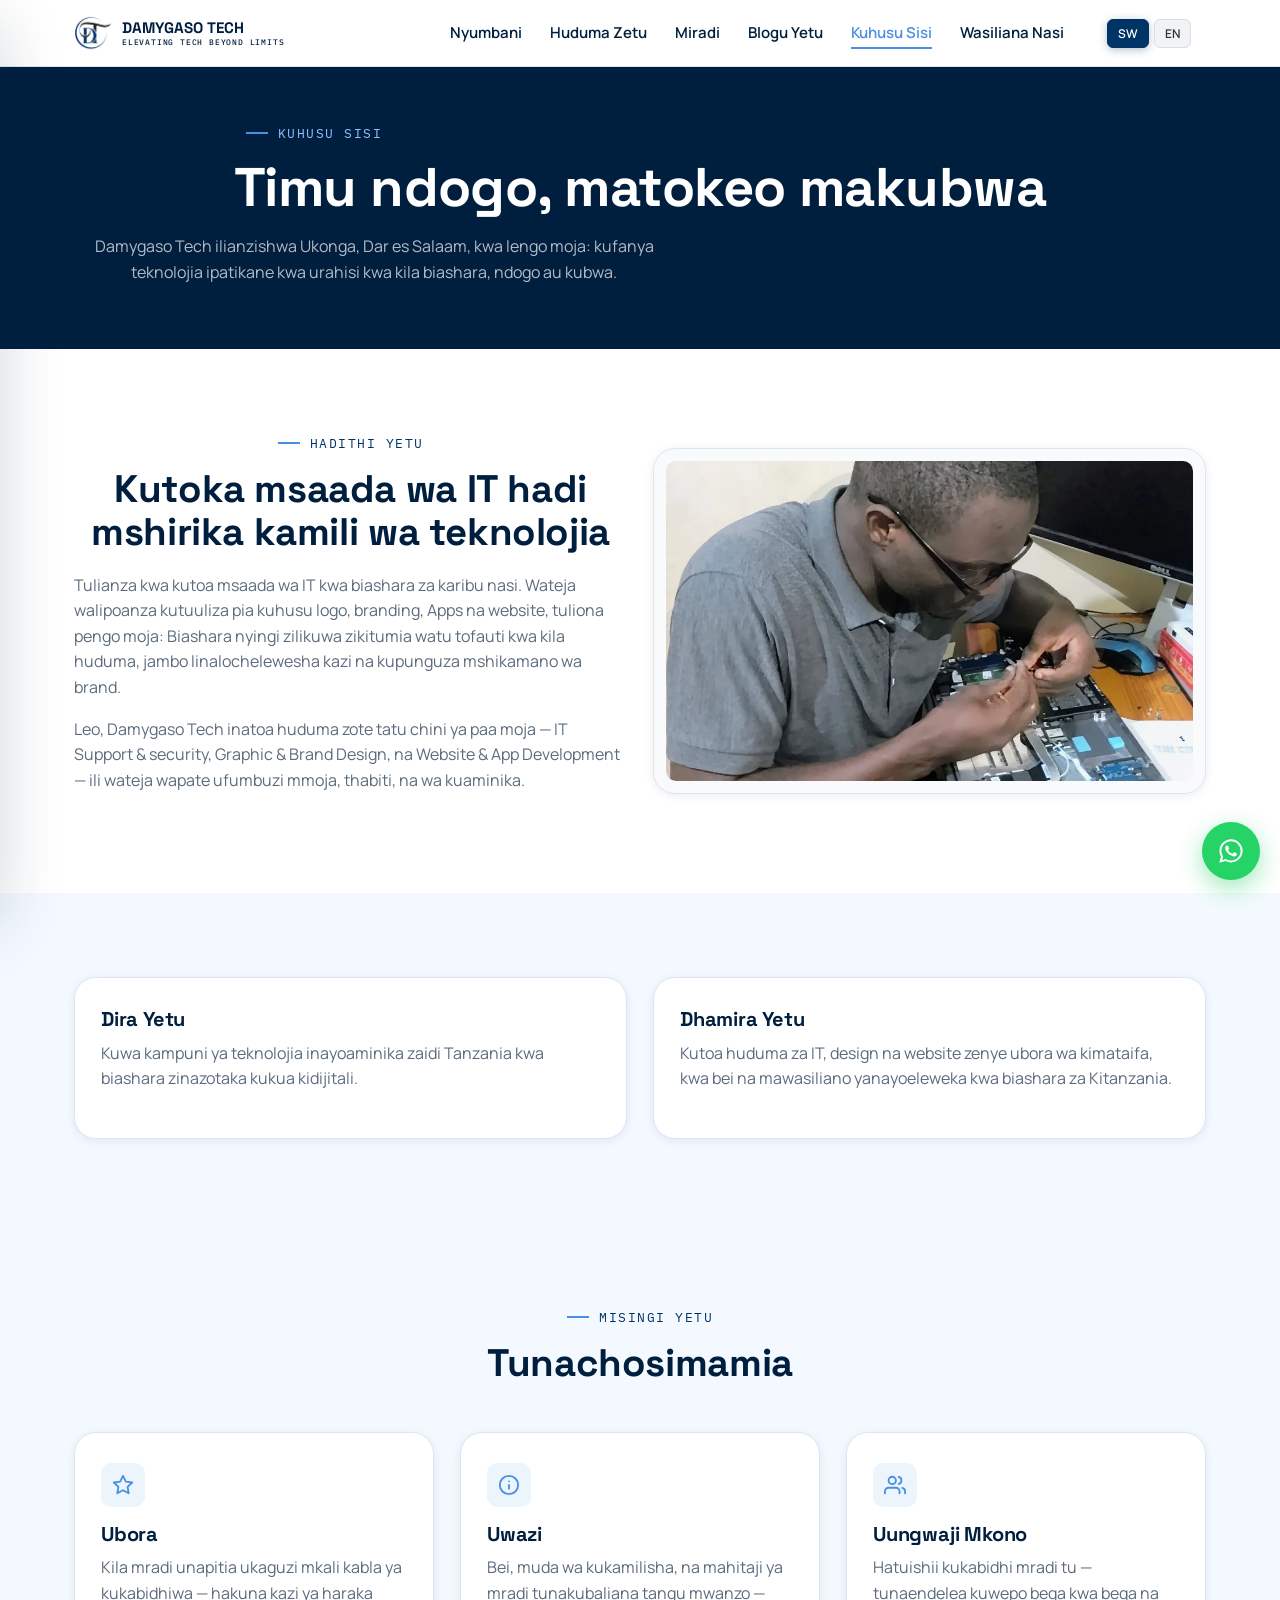
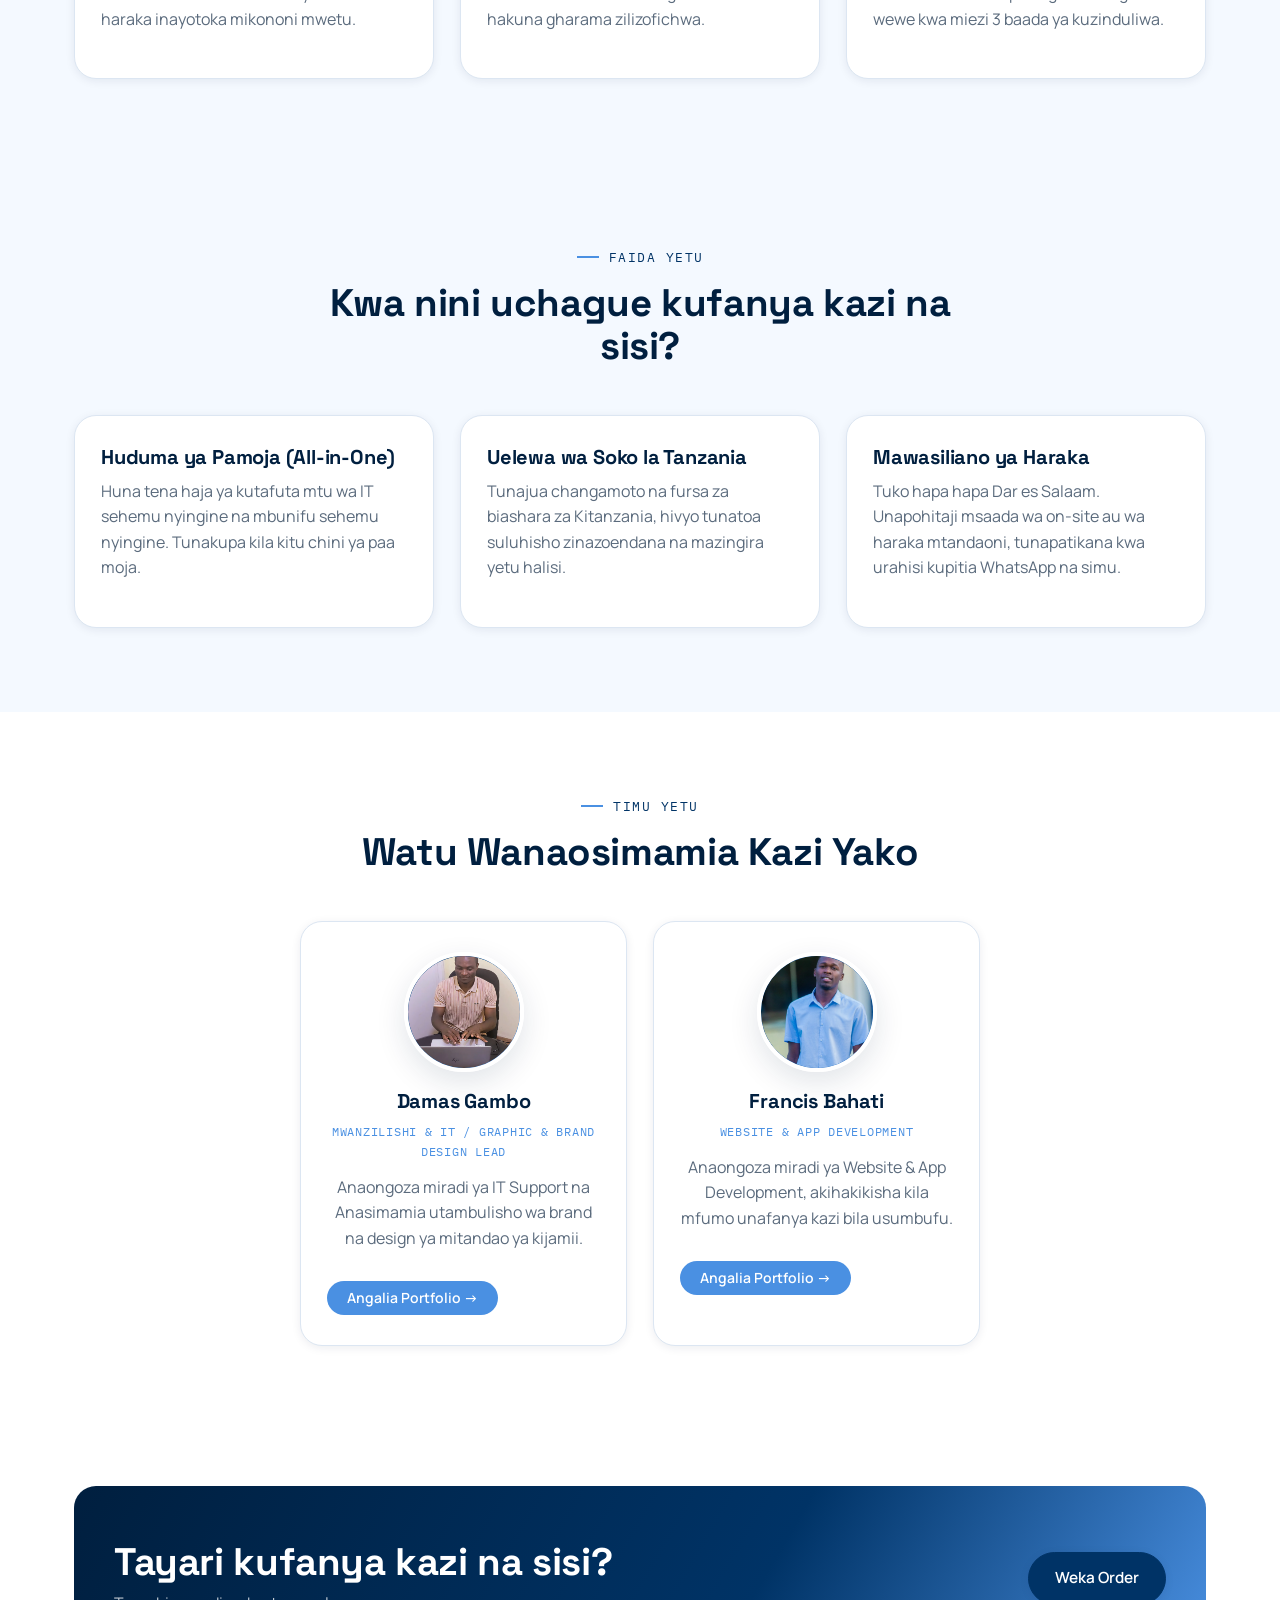
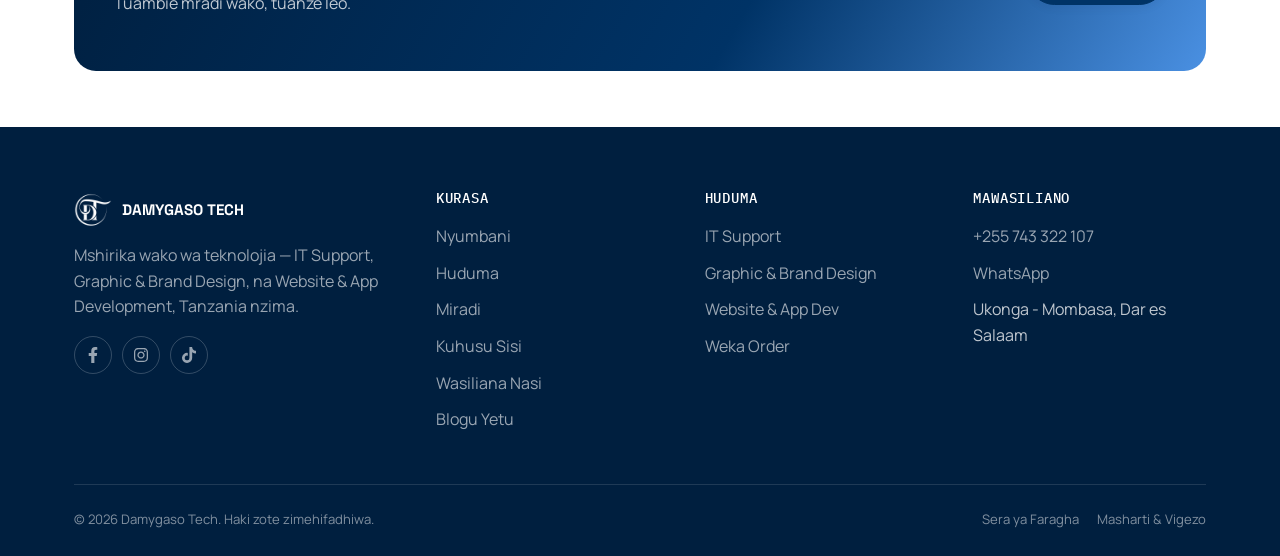
==== commit 5fe8774d: "Update about.html" ====
--- a/about.html
+++ b/about.html
@@ -28,6 +28,28 @@
   
 <link rel="icon" href="assets/images/favicon.webp" type="image/webp">
 <link rel="stylesheet" href="assets/style.css">
+
+<style>
+  /* Vitufe vya "Angalia Portfolio" — rounded pill buttons */
+  .team-portfolio-link {
+    display: inline-flex;
+    align-items: center;
+    gap: 6px;
+    padding: 10px 20px;
+    background: #4A90E2;
+    color: #fff;
+    border-radius: 999px;
+    font-weight: 600;
+    font-size: 14px;
+    text-decoration: none;
+    line-height: 1;
+    transition: background 0.3s ease, transform 0.2s ease;
+  }
+  .team-portfolio-link:hover {
+    background: #3a7bc8;
+    transform: translateY(-2px);
+  }
+</style>
   
 <script type="application/ld+json">
 {
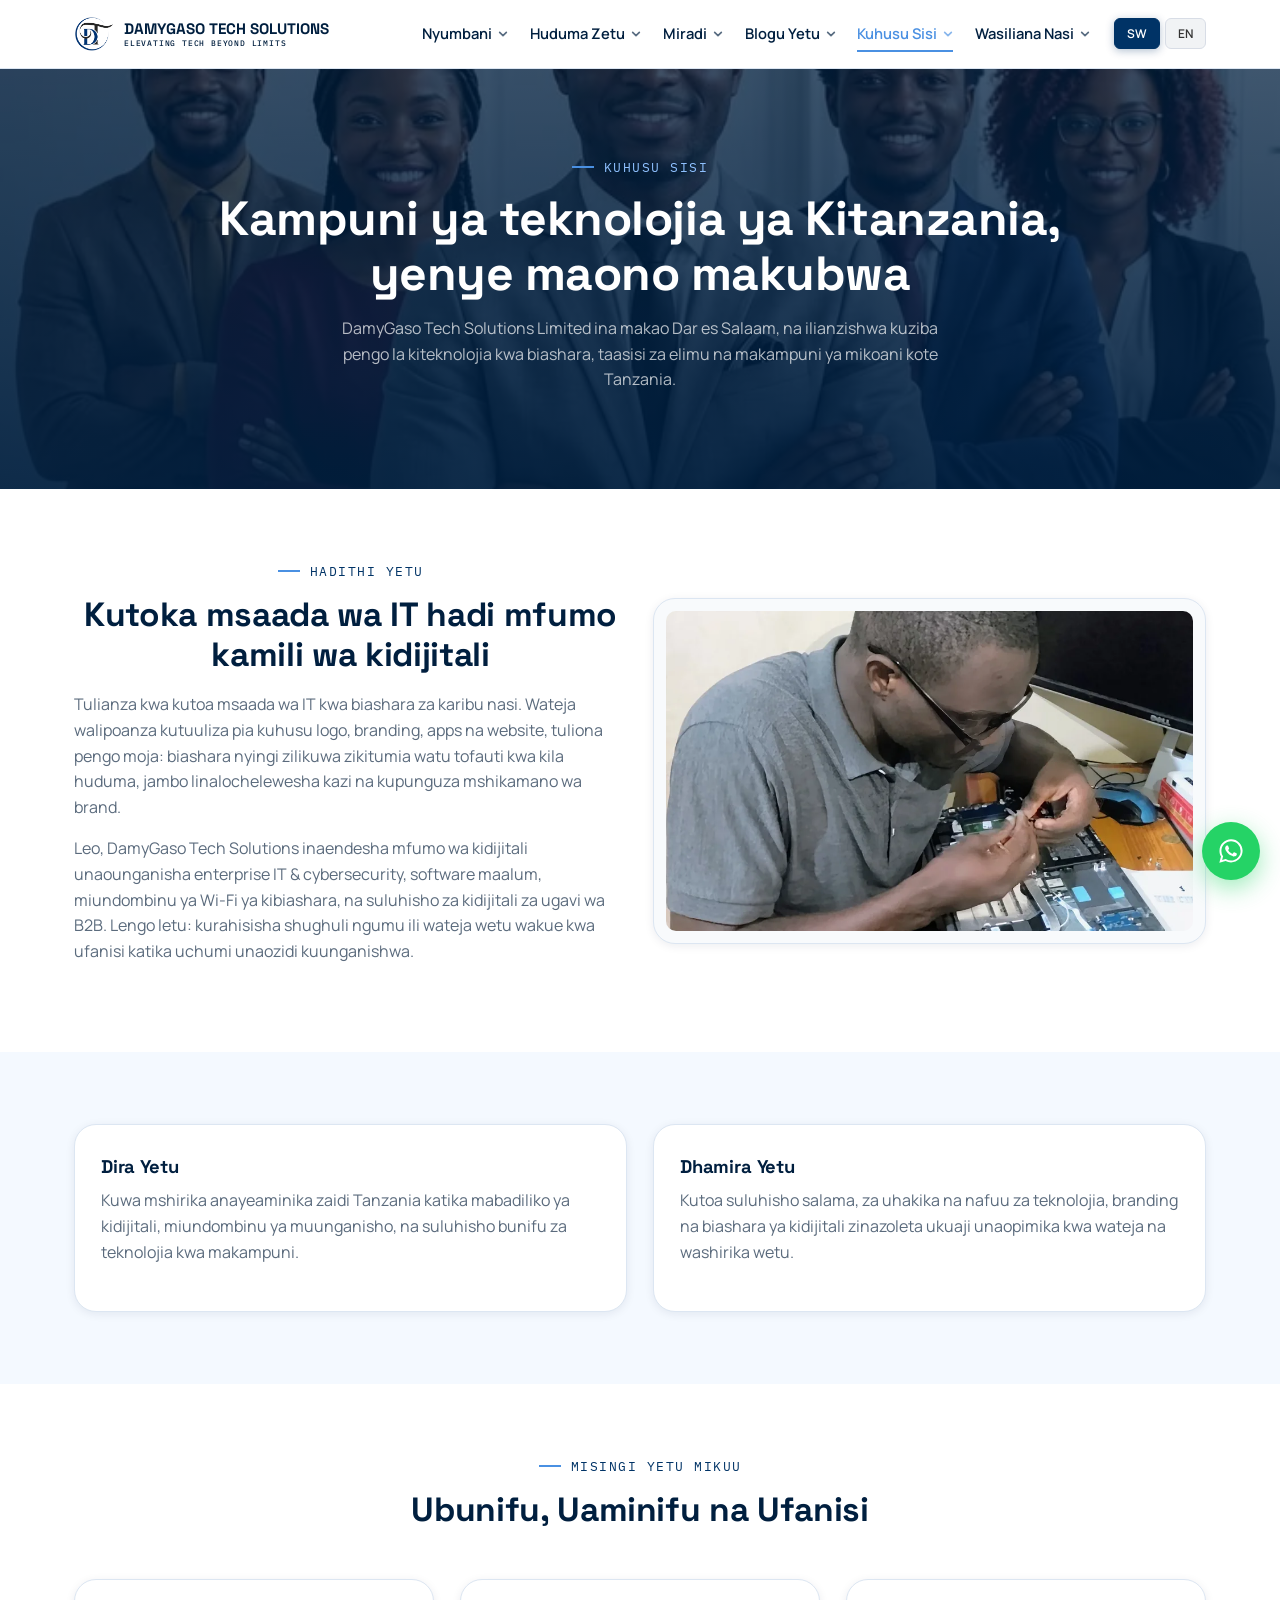
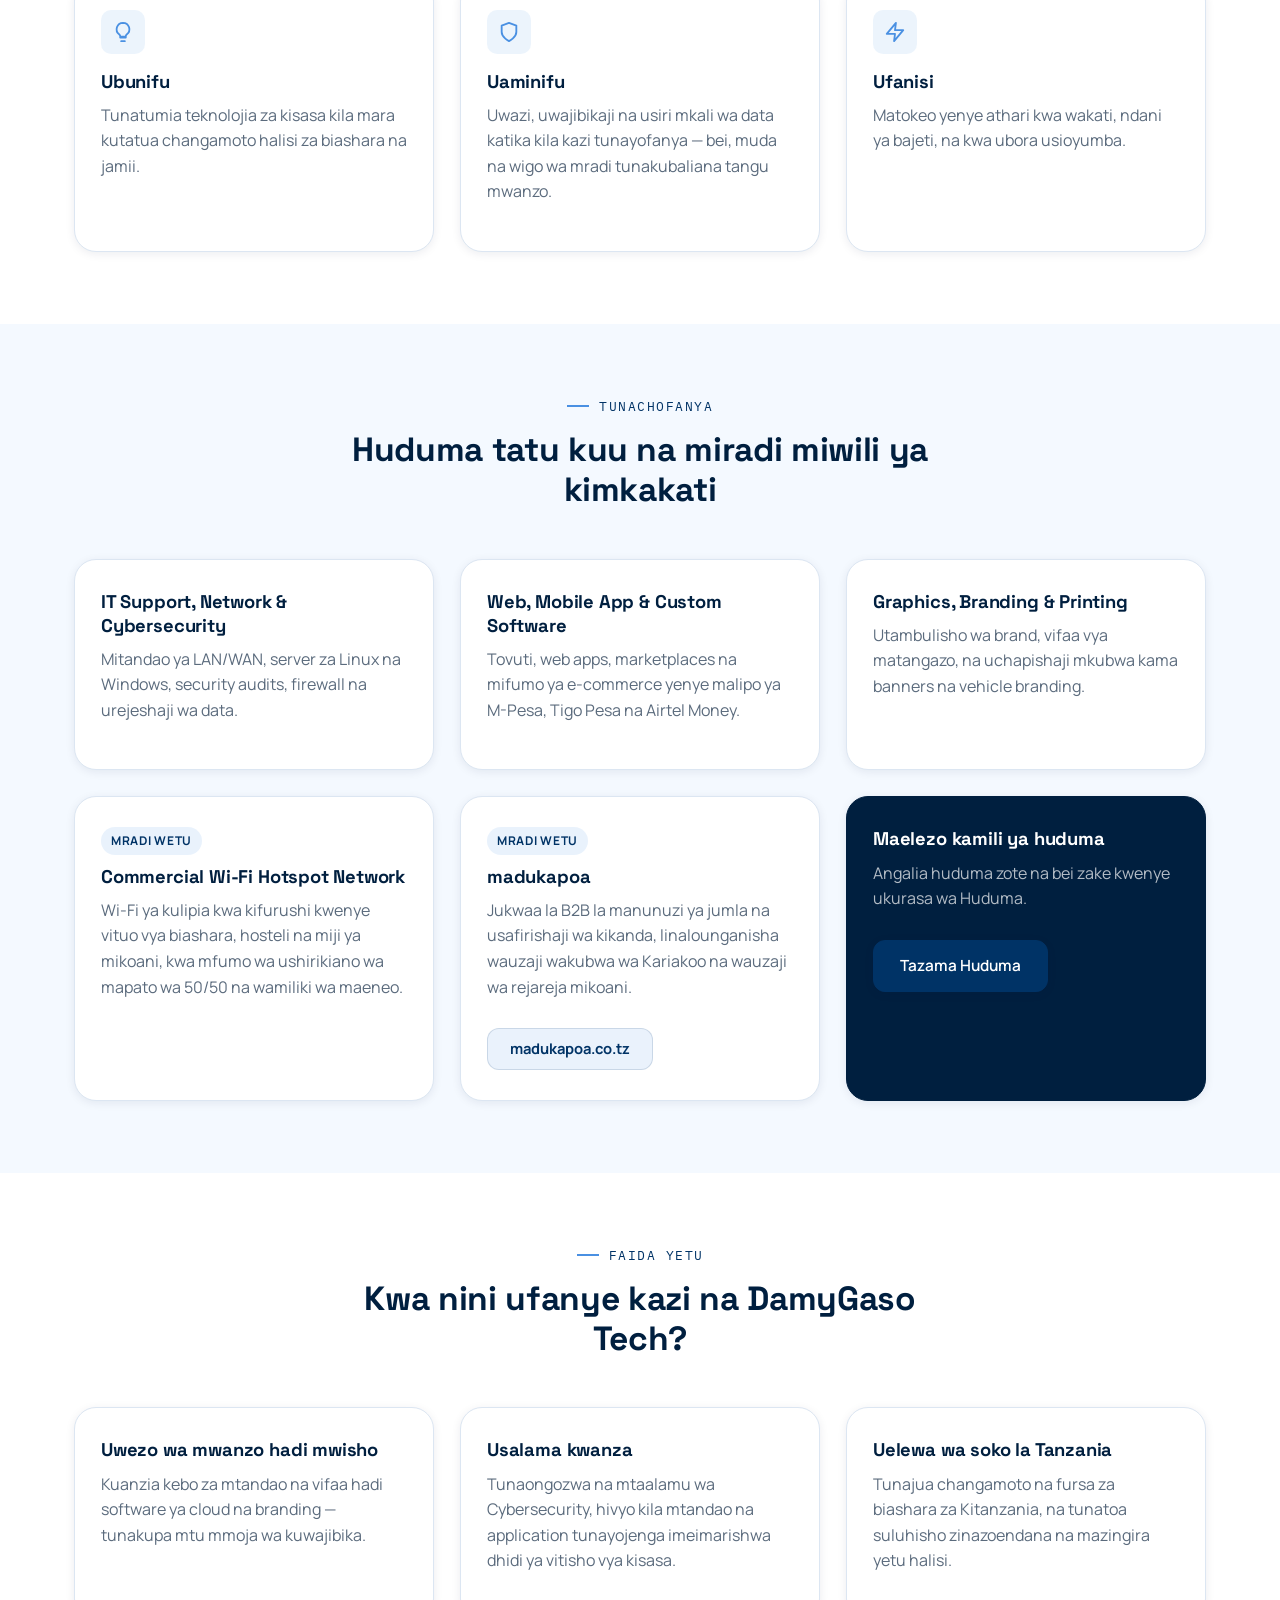
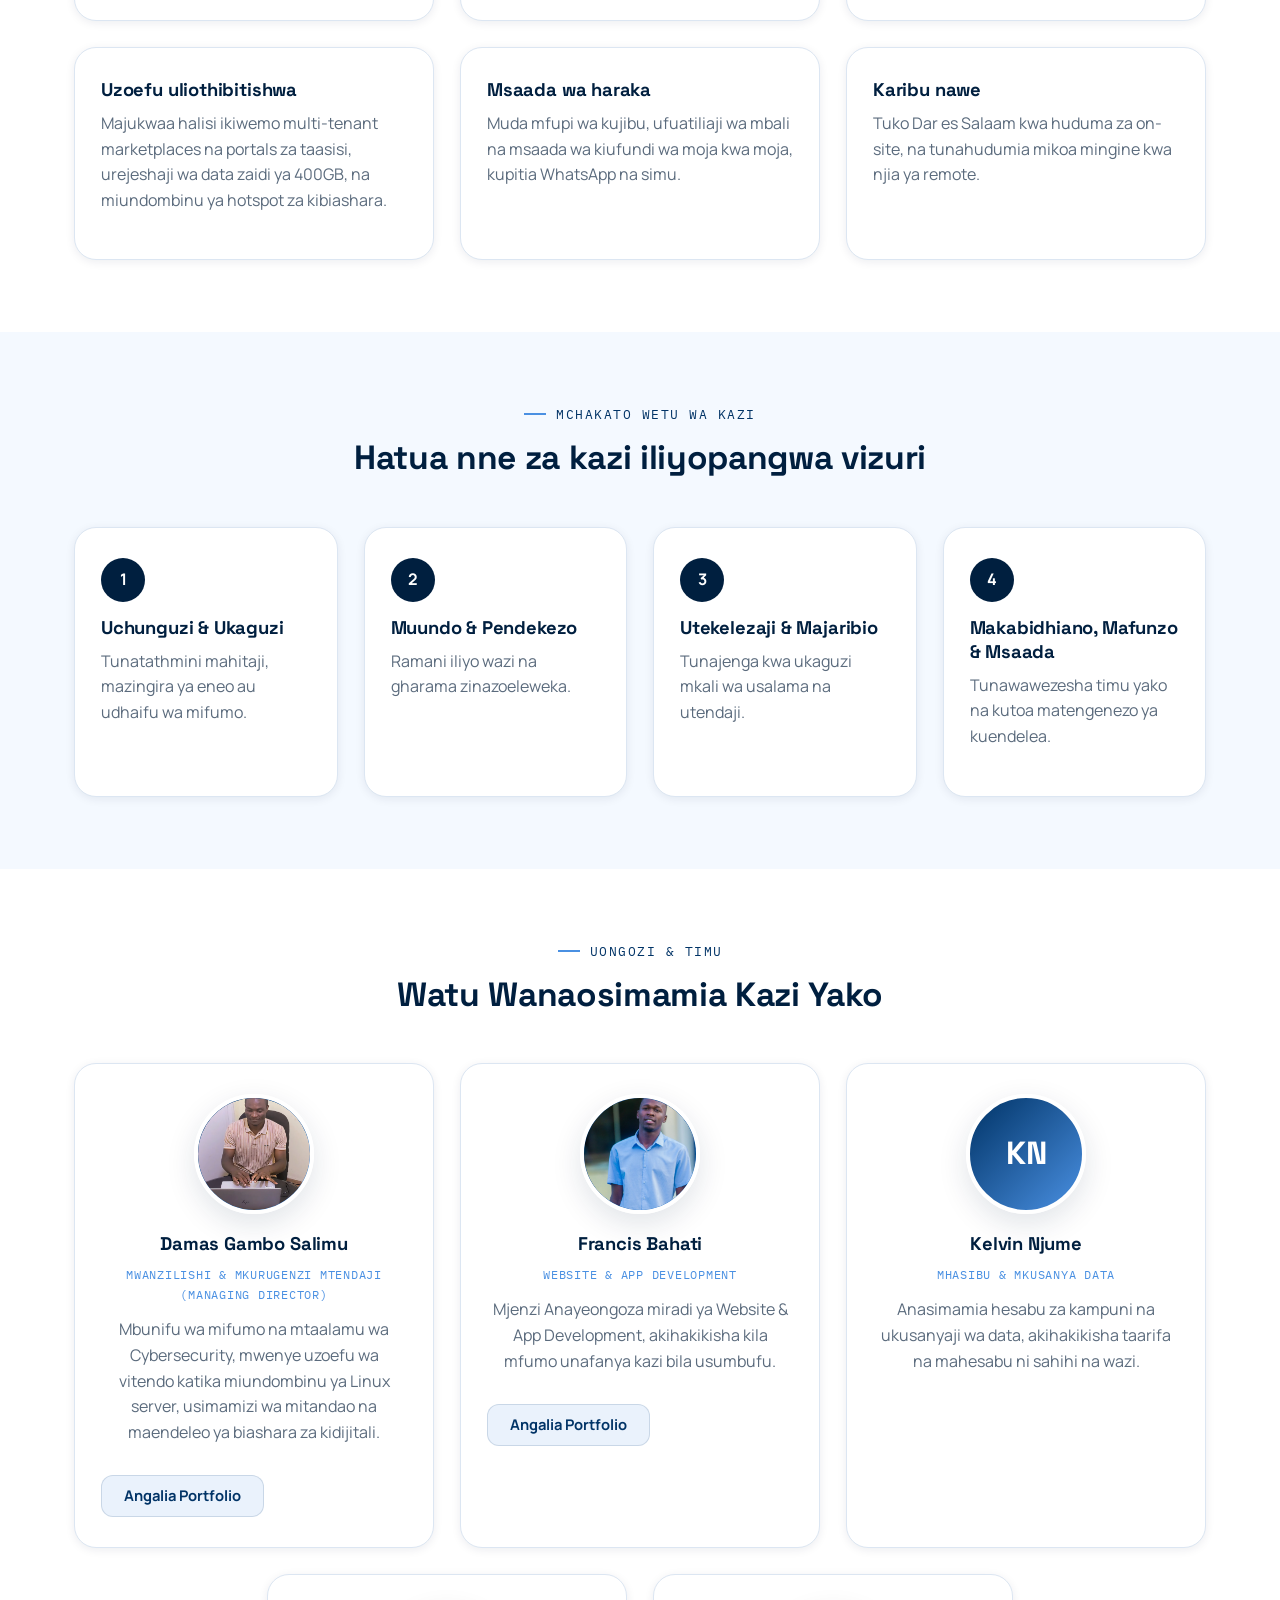
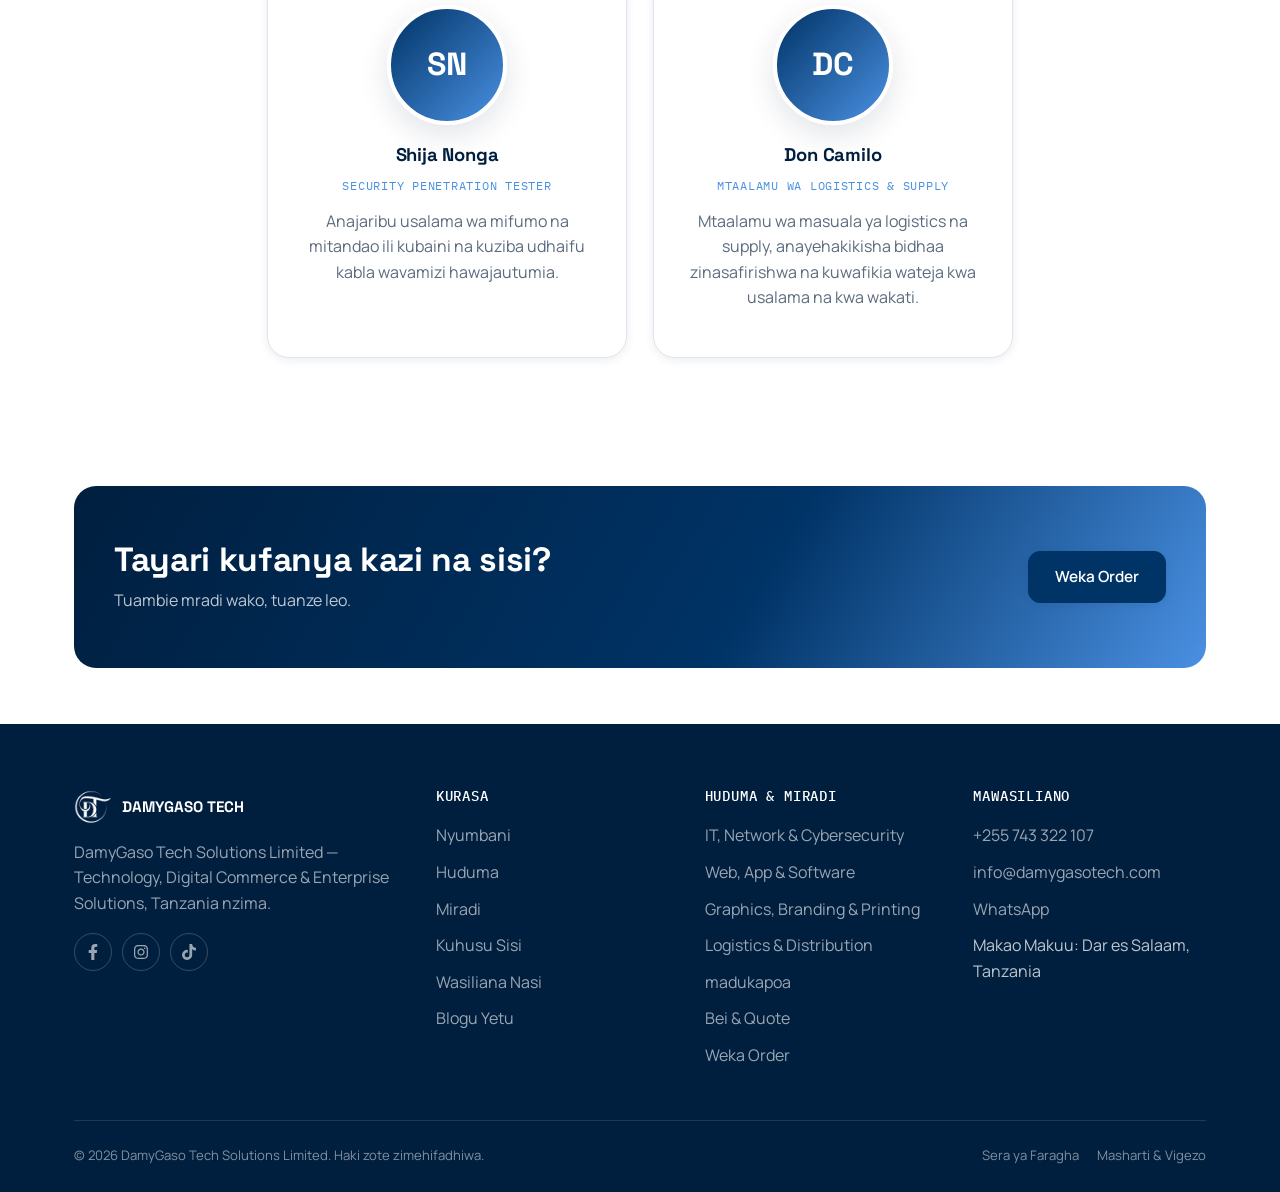
==== commit 86c05acd: "hapoo" ====
--- a/about.html
+++ b/about.html
@@ -2,55 +2,38 @@
 <html lang="sw" data-lang="sw">
 <head>
 <meta charset="UTF-8">
-<meta name="description" content="Jifunze kuhusu Damygaso Tech — kampuni ya teknolojia yenye makao Ukonga, Dar es Salaam, inayohudumia Tanzania nzima kwa IT Support, Graphic Design na Website Development.">
+<meta name="description" content="Jifunze kuhusu DamyGaso Tech Solutions Limited — kampuni ya teknolojia na suluhisho za kidijitali yenye makao Dar es Salaam: IT & Cybersecurity, Software Development, Graphics & Branding, Commercial Wi-Fi na madukapoa.">
 
 <script>document.documentElement.setAttribute("data-lang-early","1");document.documentElement.setAttribute("data-lang", new URLSearchParams(location.search).get("lang")==="en"?"en":"sw");</script>
 <meta name="viewport" content="width=device-width, initial-scale=1.0">
-<title>Kuhusu Sisi | Damygaso Tech — Timu na Historia Yetu</title>
+<title>Kuhusu Sisi | DamyGaso Tech Solutions Limited — Historia, Dira na Uongozi</title>
 
 <link rel="canonical" href="https://www.damygasotech.com/about.html">
 
 <meta property="og:type" content="website">
-<meta property="og:title" content="Kuhusu Sisi — Damygaso Tech">
-<meta property="og:description" content="Jifunze kuhusu Damygaso Tech — kampuni ya teknolojia yenye makao Ukonga, Dar es Salaam, inayohudumia Tanzania nzima kwa IT Support, Graphic Design na Website Development.">
+<meta property="og:title" content="Kuhusu Sisi — DamyGaso Tech Solutions Limited">
+<meta property="og:description" content="Kampuni ya teknolojia na suluhisho za kidijitali yenye makao Dar es Salaam, inayohudumia Tanzania nzima.">
 <meta property="og:image" content="https://www.damygasotech.com/assets/images/logo-512.webp">
 <meta property="og:image:width" content="512">
 <meta property="og:image:height" content="512">
 <meta property="og:url" content="https://www.damygasotech.com/about.html">
-<meta property="og:site_name" content="Damygaso Tech">
+<meta property="og:site_name" content="DamyGaso Tech Solutions Limited">
 <meta property="og:locale" content="sw_TZ">
 
 <meta name="twitter:card" content="summary_large_image">
-<meta name="twitter:title" content="Kuhusu Sisi — Damygaso Tech">
-<meta name="twitter:description" content="Jifunze kuhusu Damygaso Tech — kampuni ya teknolojia yenye makao Ukonga, Dar es Salaam.">
+<meta name="twitter:title" content="Kuhusu Sisi — DamyGaso Tech Solutions Limited">
+<meta name="twitter:description" content="Kampuni ya teknolojia na suluhisho za kidijitali yenye makao Dar es Salaam.">
 <meta name="twitter:image" content="https://www.damygasotech.com/assets/images/logo-512.webp">
 <meta name="robots" content="index, follow">
-  
+
 <link rel="icon" href="assets/images/favicon.webp" type="image/webp">
+<link rel="preconnect" href="https://fonts.googleapis.com">
+<link rel="preconnect" href="https://fonts.gstatic.com" crossorigin>
+<link rel="stylesheet" href="https://fonts.googleapis.com/css2?family=Space+Grotesk:wght@500;600;700&family=Manrope:wght@400;500;600;700;800&family=IBM+Plex+Mono:wght@400;500&display=swap">
+<meta name="theme-color" content="#003366">
 <link rel="stylesheet" href="assets/style.css">
 
-<style>
-  /* Vitufe vya "Angalia Portfolio" — rounded pill buttons */
-  .team-portfolio-link {
-    display: inline-flex;
-    align-items: center;
-    gap: 6px;
-    padding: 10px 20px;
-    background: #4A90E2;
-    color: #fff;
-    border-radius: 999px;
-    font-weight: 600;
-    font-size: 14px;
-    text-decoration: none;
-    line-height: 1;
-    transition: background 0.3s ease, transform 0.2s ease;
-  }
-  .team-portfolio-link:hover {
-    background: #3a7bc8;
-    transform: translateY(-2px);
-  }
-</style>
-  
+
 <script type="application/ld+json">
 {
   "@context": "https://schema.org",
@@ -58,12 +41,16 @@
   "url": "https://www.damygasotech.com/about.html",
   "mainEntity": {
     "@type": "Organization",
-    "name": "Damygaso Tech",
+    "name": "DamyGaso Tech Solutions Limited",
+    "alternateName": "Damygaso Tech",
     "url": "https://www.damygasotech.com/",
     "logo": "https://www.damygasotech.com/assets/images/logo-512.webp",
-    "foundingLocation": "Ukonga, Dar es Salaam, Tanzania",
+    "slogan": "Elevating Tech Beyond Limits",
+    "email": "info@damygasotech.com",
+    "foundingLocation": "Dar es Salaam, Tanzania",
+    "founder": {"@type":"Person","name":"Damas Gambo Salimu","jobTitle":"Founder & Managing Director"},
     "employee": [
-      {"@type":"Person","name":"Damas Gambo","jobTitle":"Founder & IT / Graphic & Brand Design Lead"},
+      {"@type":"Person","name":"Damas Gambo Salimu","jobTitle":"Founder & Managing Director"},
       {"@type":"Person","name":"Francis Bahati","jobTitle":"Website & App Development"}
     ]
   }
@@ -76,31 +63,41 @@
   <header class="site-header">
   <div class="header-inner">
     <a href="index.html" class="brand">
-      <img src="assets/images/logo.webp" alt="Damygaso Tech logo" width="38" height="38">
+      <img src="assets/images/logo.webp" alt="DamyGaso Tech Solutions Limited logo" width="38" height="38">
       <div class="brand-text">
-        <span class="brand-word">DAMYGASO TECH</span>
+        <span class="brand-word">DAMYGASO TECH SOLUTIONS</span>
         <span class="brand-slogan">ELEVATING TECH BEYOND LIMITS</span>
       </div>
     </a>
-    
+
     <nav class="nav-desktop">
       <ul>
-        <li><a href="index.html"><span data-sw>Nyumbani</span><span data-en>Home</span></a></li>
-        <li><a href="services.html"><span data-sw>Huduma Zetu</span><span data-en>Our Services</span></a></li>
-        <li><a href="portfolio.html"><span data-sw>Miradi</span><span data-en>Portfolio</span></a></li>
-        <li><a href="https://blog.damygasotech.com"><span data-sw>Blogu Yetu</span><span data-en>Our Blog</span></a></li>
-        <li><a href="about.html" class="active"><span data-sw>Kuhusu Sisi</span><span data-en>About Us</span></a></li>
-        <li><a href="contact.html"><span data-sw>Wasiliana Nasi</span><span data-en>Contact Us</span></a></li>
+        <li class="has-dropdown"><a href="index.html" aria-haspopup="true" aria-expanded="false"><span data-sw>Nyumbani</span><span data-en>Home</span><svg class="caret" width="10" height="10" viewBox="0 0 12 12" aria-hidden="true"><path d="M2 4l4 4 4-4" fill="none" stroke="currentColor" stroke-width="2" stroke-linecap="round" stroke-linejoin="round"/></svg></a>
+          <ul class="dropdown"><li><a href="index.html#about-us"><span data-sw>Sisi ni Nani</span><span data-en>Who We Are</span></a></li><li><a href="index.html#core-services"><span data-sw>Huduma Zetu Kuu</span><span data-en>Core Services</span></a></li><li><a href="index.html#ecosystem"><span data-sw>Mfumo wa Kidijitali</span><span data-en>Digital Ecosystem</span></a></li><li><a href="index.html#why-us"><span data-sw>Kwa Nini Sisi</span><span data-en>Why Partner With Us</span></a></li><li><a href="index.html#approach"><span data-sw>Mchakato Wetu</span><span data-en>Our Approach</span></a></li><li><a href="index.html#track-record"><span data-sw>Uzoefu Wetu</span><span data-en>Track Record</span></a></li><li><a href="index.html#testimonials"><span data-sw>Wateja Wanasemaje</span><span data-en>What Clients Say</span></a></li><li><a href="index.html#faqs"><span data-sw>Maswali ya Kawaida</span><span data-en>FAQs</span></a></li></ul>
+        </li>
+        <li class="has-dropdown"><a href="services.html" aria-haspopup="true" aria-expanded="false"><span data-sw>Huduma Zetu</span><span data-en>Our Services</span><svg class="caret" width="10" height="10" viewBox="0 0 12 12" aria-hidden="true"><path d="M2 4l4 4 4-4" fill="none" stroke="currentColor" stroke-width="2" stroke-linecap="round" stroke-linejoin="round"/></svg></a>
+          <ul class="dropdown"><li><a href="services.html#it-support"><span data-sw>IT, Network &amp; Cybersecurity</span><span data-en>IT, Network &amp; Cybersecurity</span></a></li><li><a href="services.html#web-app"><span data-sw>Web, App &amp; Software</span><span data-en>Web, App &amp; Software</span></a></li><li><a href="services.html#design"><span data-sw>Graphics, Branding &amp; Printing</span><span data-en>Graphics, Branding &amp; Printing</span></a></li><li><a href="services.html#logistics"><span data-sw>Logistics &amp; Usafirishaji</span><span data-en>Logistics &amp; Distribution</span></a></li><li><a href="services.html#wifi-hotspot"><span data-sw>Wi-Fi Hotspot ya Kibiashara</span><span data-en>Commercial Wi-Fi Hotspot</span></a></li><li><a href="pricing.html"><span data-sw>Bei &amp; Quote</span><span data-en>Pricing &amp; Quote</span></a></li></ul>
+        </li>
+        <li class="has-dropdown"><a href="portfolio.html" aria-haspopup="true" aria-expanded="false"><span data-sw>Miradi</span><span data-en>Portfolio</span><svg class="caret" width="10" height="10" viewBox="0 0 12 12" aria-hidden="true"><path d="M2 4l4 4 4-4" fill="none" stroke="currentColor" stroke-width="2" stroke-linecap="round" stroke-linejoin="round"/></svg></a>
+          <ul class="dropdown"><li><a href="portfolio.html#web-apps"><span data-sw>Web Apps &amp; Majukwaa</span><span data-en>Web Apps &amp; Platforms</span></a></li><li><a href="portfolio.html#mobile-wifi"><span data-sw>Mobile App &amp; Wi-Fi</span><span data-en>Mobile App &amp; Wi-Fi</span></a></li><li><a href="portfolio.html#it-support-work"><span data-sw>Kazi za IT Support</span><span data-en>IT Support Work</span></a></li><li><a href="portfolio.html#sample-designs"><span data-sw>Designs Halisi</span><span data-en>Sample Designs</span></a></li></ul>
+        </li>
+        <li class="has-dropdown"><a href="https://blog.damygasotech.com/" aria-haspopup="true" aria-expanded="false"><span data-sw>Blogu Yetu</span><span data-en>Our Blog</span><svg class="caret" width="10" height="10" viewBox="0 0 12 12" aria-hidden="true"><path d="M2 4l4 4 4-4" fill="none" stroke="currentColor" stroke-width="2" stroke-linecap="round" stroke-linejoin="round"/></svg></a>
+          <ul class="dropdown"><li><a href="https://blog.damygasotech.com/"><span data-sw>Makala Zote</span><span data-en>All Articles</span></a></li><li><a href="https://blog.damygasotech.com/search/label/SEO"><span data-sw>SEO &amp; Digital Marketing</span><span data-en>SEO &amp; Digital Marketing</span></a></li><li><a href="https://blog.damygasotech.com/search/label/Graphics%20%26%20Branding"><span data-sw>Graphics &amp; Branding</span><span data-en>Graphics &amp; Branding</span></a></li><li><a href="https://blog.damygasotech.com/search/label/IT%20Support"><span data-sw>IT Support &amp; Security</span><span data-en>IT Support &amp; Security</span></a></li><li><a href="https://blog.damygasotech.com/search/label/Tech%20Consultant"><span data-sw>Tech Consultant</span><span data-en>Tech Consultant</span></a></li><li><a href="https://blog.damygasotech.com/search/label/Website%20%26%20Apps"><span data-sw>Website &amp; Apps</span><span data-en>Website &amp; Apps</span></a></li><li><a href="https://blog.damygasotech.com/p/kuhusu-damygaso-tech.html"><span data-sw>Kuhusu Blogu</span><span data-en>About the Blog</span></a></li></ul>
+        </li>
+        <li class="has-dropdown"><a href="about.html" class="active" aria-haspopup="true" aria-expanded="false"><span data-sw>Kuhusu Sisi</span><span data-en>About Us</span><svg class="caret" width="10" height="10" viewBox="0 0 12 12" aria-hidden="true"><path d="M2 4l4 4 4-4" fill="none" stroke="currentColor" stroke-width="2" stroke-linecap="round" stroke-linejoin="round"/></svg></a>
+          <ul class="dropdown"><li><a href="about.html#story"><span data-sw>Hadithi Yetu</span><span data-en>Our Story</span></a></li><li><a href="about.html#vision"><span data-sw>Dira &amp; Dhamira</span><span data-en>Vision &amp; Mission</span></a></li><li><a href="about.html#values"><span data-sw>Misingi Yetu Mikuu</span><span data-en>Our Core Values</span></a></li><li><a href="about.html#what-we-do"><span data-sw>Tunachofanya</span><span data-en>What We Do</span></a></li><li><a href="about.html#why-us"><span data-sw>Faida Yetu</span><span data-en>Why Us</span></a></li><li><a href="about.html#approach"><span data-sw>Mchakato wa Kazi</span><span data-en>Our Approach</span></a></li><li><a href="about.html#team"><span data-sw>Uongozi &amp; Timu</span><span data-en>Leadership &amp; Team</span></a></li></ul>
+        </li>
+        <li class="has-dropdown"><a href="contact.html" aria-haspopup="true" aria-expanded="false"><span data-sw>Wasiliana Nasi</span><span data-en>Contact Us</span><svg class="caret" width="10" height="10" viewBox="0 0 12 12" aria-hidden="true"><path d="M2 4l4 4 4-4" fill="none" stroke="currentColor" stroke-width="2" stroke-linecap="round" stroke-linejoin="round"/></svg></a>
+          <ul class="dropdown"><li><a href="contact.html#contact-info"><span data-sw>Njia za Mawasiliano</span><span data-en>Ways to Reach Us</span></a></li><li><a href="contact.html#map"><span data-sw>Ramani ya Ofisi</span><span data-en>Office Map</span></a></li><li><a href="contact.html#message"><span data-sw>Tuma Ujumbe</span><span data-en>Send a Message</span></a></li><li><a href="contact.html#faqs"><span data-sw>Maswali ya Kawaida</span><span data-en>FAQs</span></a></li><li><a href="https://wa.me/255743322107?text=Habari%20DamyGaso%20Tech"><span data-sw>Chati WhatsApp</span><span data-en>Chat on WhatsApp</span></a></li></ul>
+        </li>
       </ul>
 
-      <!-- Kitufe cha lugha kwa ajili ya Laptop -->
-      <div class="lang-toggle-desktop" style="display: flex; gap: 5px; margin: 0 15px;">
-        <button data-lang-btn="sw" class="lang-btn active" style="padding: 5px 10px; cursor: pointer;">SW</button>
-        <button data-lang-btn="en" class="lang-btn" style="padding: 5px 10px; cursor: pointer;">EN</button>
+      <div class="lang-toggle-desktop">
+        <button data-lang-btn="sw" class="lang-btn active">SW</button>
+        <button data-lang-btn="en" class="lang-btn">EN</button>
       </div>
     </nav>
 
-    <!-- Kitufe cha Hamburger Kikiwa nje ya header-actions kinakuwa huru kuguswa -->
     <button class="hamburger" aria-label="Fungua menyu">
       <span></span>
       <span></span>
@@ -114,10 +111,10 @@
 <div class="offcanvas-backdrop"></div>
 <aside class="offcanvas">
   <div class="offcanvas-top">
-    <img src="assets/images/logo-white.webp" alt="Damygaso Tech" width="34" height="34" style="height:34px">
+    <img src="assets/images/logo-white.webp" alt="DamyGaso Tech" width="34" height="34" style="height:34px">
     <button class="offcanvas-close" aria-label="Funga menyu">&times;</button>
   </div>
-  
+
   <nav>
     <ul>
       <li><a href="index.html"><span data-sw>Nyumbani</span><span data-en>Home</span></a></li>
@@ -131,20 +128,17 @@
     </ul>
   </nav>
 
-  <div class="offcanvas-actions" style="padding: 20px; display: flex; flex-direction: column; gap: 15px; border-top: 1px solid rgba(255,255,255,0.1);">
-  <!-- Kitufe cha Lugha -->
-  <div class="lang-toggle" style="display: flex; gap: 10px; justify-content: center;">
-    <button data-lang-btn="sw" class="lang-btn active" style="flex: 1; padding: 10px 16px; background: rgba(255, 255, 255, 0.05); border: 1px solid rgba(255, 255, 255, 0.2); color: #fff; border-radius: 6px; font-weight: 600; cursor: pointer; transition: all 0.3s ease;">SW</button>
-    <button data-lang-btn="en" class="lang-btn" style="flex: 1; padding: 10px 16px; background: rgba(255, 255, 255, 0.05); border: 1px solid rgba(255, 255, 255, 0.2); color: #fff; border-radius: 6px; font-weight: 600; cursor: pointer; transition: all 0.3s ease;">EN</button>
-  </div>
-  
-  <a href="services.html#booking" class="btn btn-primary" style="text-align: center; width: 100%; display: block; border-radius: 6px;" data-sw>Weka Order</a>
-  <a href="services.html#booking" class="btn btn-primary" style="text-align: center; width: 100%; display: block; border-radius: 6px;" data-en>Book Now</a>
-</div>
+  <div class="offcanvas-actions">
+    <div class="lang-slider" role="group" aria-label="Language / Lugha">
+      <button type="button" data-lang-btn="sw" class="lang-btn active">SW</button>
+      <button type="button" data-lang-btn="en" class="lang-btn">EN</button>
+    </div>
+  </div>
 
   <div class="offcanvas-foot">
-    <p>Ukonga - Mombasa, Dar es Salaam · Tanzania nzima</p>
+    <p>Dar es Salaam · Tanzania nzima</p>
     <p style="margin-top:6px;">+255 743 322 107</p>
+    <p style="margin-top:6px;">info@damygasotech.com</p>
     <div class="socials">
       <a href="https://www.facebook.com/damygaso" aria-label="Facebook" target="_blank" rel="noopener"><svg width="16" height="16" viewBox="0 0 320 512" fill="currentColor" aria-hidden="true"><path d="M279.14 288l14.22-92.66h-88.91v-60.13c0-25.35 12.42-50.06 52.24-50.06h40.42V6.26S260.43 0 225.36 0c-73.22 0-121.08 44.38-121.08 124.72v70.62H22.89V288h81.39v224h100.17V288z"/></svg></a>
       <a href="https://www.instagram.com/damygaso" aria-label="Instagram" target="_blank" rel="noopener"><svg width="16" height="16" viewBox="0 0 448 512" fill="currentColor" aria-hidden="true"><path d="M224.1 141c-63.6 0-114.9 51.3-114.9 114.9s51.3 114.9 114.9 114.9S339 319.5 339 255.9 287.7 141 224.1 141zm0 189.6c-41.1 0-74.7-33.5-74.7-74.7s33.5-74.7 74.7-74.7 74.7 33.5 74.7 74.7-33.6 74.7-74.7 74.7zm146.4-194.3c0 14.9-12 26.8-26.8 26.8-14.9 0-26.8-12-26.8-26.8s12-26.8 26.8-26.8 26.8 12 26.8 26.8zm76.1 27.2c-1.7-35.9-9.9-67.7-36.2-93.9-26.2-26.2-58-34.4-93.9-36.2-37-2.1-147.9-2.1-184.9 0-35.8 1.7-67.6 9.9-93.9 36.1s-34.4 58-36.2 93.9c-2.1 37-2.1 147.9 0 184.9 1.7 35.9 9.9 67.7 36.2 93.9s58 34.4 93.9 36.2c37 2.1 147.9 2.1 184.9 0 35.9-1.7 67.7-9.9 93.9-36.2 26.2-26.2 34.4-58 36.2-93.9 2.1-37 2.1-147.8 0-184.8zM398.8 388c-7.8 19.6-22.9 34.7-42.6 42.6-29.5 11.7-99.5 9-132.1 9s-102.7 2.6-132.1-9c-19.6-7.8-34.7-22.9-42.6-42.6-11.7-29.5-9-99.5-9-132.1s-2.6-102.7 9-132.1c7.8-19.6 22.9-34.7 42.6-42.6 29.5-11.7 99.5-9 132.1-9s102.7-2.6 132.1 9c19.6 7.8 34.7 22.9 42.6 42.6 11.7 29.5 9 99.5 9 132.1s2.7 102.7-9 132.1z"/></svg></a>
@@ -154,166 +148,289 @@
 </aside>
 
 <main>
-<section class="page-hero">
+<section class="page-hero" style="--hero-img:url('images/about.webp')">
   <div class="container">
     <p class="eyebrow" style="color:#8FC1FF; justify-content:center;" data-sw>KUHUSU SISI</p>
     <p class="eyebrow" style="color:#8FC1FF; justify-content:center;" data-en>ABOUT US</p>
     <h1 style="text-align:center;">
-    <span data-sw>Timu ndogo, matokeo makubwa</span>
-    <span data-en>A small team, big results</span>
+    <span data-sw>Kampuni ya teknolojia ya Kitanzania, yenye maono makubwa</span>
+    <span data-en>A Tanzanian technology company with big ambitions</span>
 </h1>
-    <p style="text-align:center;" data-sw>Damygaso Tech ilianzishwa Ukonga, Dar es Salaam, kwa lengo moja: kufanya teknolojia ipatikane kwa urahisi kwa kila biashara, ndogo au kubwa.</p>
-    <p style="text-align:center;" data-en>Damygaso Tech was founded in Ukonga, Dar es Salaam, with one goal: make technology accessible to every business, small or large.</p>
+    <p style="text-align:center;" data-sw>DamyGaso Tech Solutions Limited ina makao Dar es Salaam, na ilianzishwa kuziba pengo la kiteknolojia kwa biashara, taasisi za elimu na makampuni ya mikoani kote Tanzania.</p>
+    <p style="text-align:center;" data-en>DamyGaso Tech Solutions Limited is headquartered in Dar es Salaam and was established to bridge the technology gap for businesses, educational institutions and regional enterprises across Tanzania.</p>
   </div>
 </section>
 
 <!-- ===== HADITHI YETU ===== -->
-<section>
+<section id="story">
   <div class="container grid grid-2" style="align-items:center;">
     <div>
       <div style="text-align:center;">
         <p class="eyebrow" style="justify-content:center" data-sw>HADITHI YETU</p>
         <p class="eyebrow" style="justify-content:center" data-en>OUR STORY</p>
-        <h2><span data-sw>Kutoka msaada wa IT hadi mshirika kamili wa teknolojia</span>
-        <span data-en>From IT support to a full tech partner</span></h2>
-      </div>
-      <p data-sw>Tulianza kwa kutoa msaada wa IT kwa biashara za karibu nasi. Wateja walipoanza kutuuliza pia kuhusu logo, branding, Apps na website, tuliona pengo moja: Biashara nyingi zilikuwa zikitumia watu tofauti kwa kila huduma, jambo linalochelewesha kazi na kupunguza mshikamano wa brand.</p>
-      <p data-en>We started by offering IT support to businesses near Us. When clients began asking us about logos, branding, Applications and websites too, we noticed a gap: many businesses were juggling different providers for each service — slowing work down and breaking brand consistency.</p>
-      <p data-sw>Leo, Damygaso Tech inatoa huduma zote tatu chini ya paa moja — IT Support &amp; security, Graphic &amp; Brand Design, na Website &amp; App Development — ili wateja wapate ufumbuzi mmoja, thabiti, na wa kuaminika.</p>
-      <p data-en>Today, Damygaso Tech offers all three under one roof — IT Support &amp; security, Graphic &amp; Brand Design, and Website &amp; App Development — so clients get one consistent, reliable solution.</p>
-    </div>
-    <!-- Sehemu ya Picha ya Hadithi Yetu (Weka picha yako hapa) -->
+        <h2><span data-sw>Kutoka msaada wa IT hadi mfumo kamili wa kidijitali</span>
+        <span data-en>From IT support to a full digital ecosystem</span></h2>
+      </div>
+      <p data-sw>Tulianza kwa kutoa msaada wa IT kwa biashara za karibu nasi. Wateja walipoanza kutuuliza pia kuhusu logo, branding, apps na website, tuliona pengo moja: biashara nyingi zilikuwa zikitumia watu tofauti kwa kila huduma, jambo linalochelewesha kazi na kupunguza mshikamano wa brand.</p>
+      <p data-en>We started by offering IT support to businesses near us. When clients began asking about logos, branding, apps and websites too, we noticed a gap: many businesses were juggling different providers for each service — slowing work down and breaking brand consistency.</p>
+      <p data-sw>Leo, DamyGaso Tech Solutions inaendesha mfumo wa kidijitali unaounganisha enterprise IT &amp; cybersecurity, software maalum, miundombinu ya Wi-Fi ya kibiashara, na suluhisho za kidijitali za ugavi wa B2B. Lengo letu: kurahisisha shughuli ngumu ili wateja wetu wakue kwa ufanisi katika uchumi unaozidi kuunganishwa.</p>
+      <p data-en>Today, DamyGaso Tech Solutions operates an integrated digital ecosystem that combines enterprise IT &amp; cybersecurity, custom software, commercial Wi-Fi infrastructure and digital B2B supply chain solutions. Our aim: simplify complex operations so clients can scale efficiently in an increasingly connected economy.</p>
+    </div>
     <div class="card" style="padding: 12px; background: #f8fafc;">
-      <img src="assets/images/it.webp" alt="Damygaso Tech Office &amp; Team" style="width:100%; height:320px; object-fit:cover; border-radius:10px; display:block;">
+      <img src="assets/images/it.webp" alt="DamyGaso Tech Solutions Office &amp; Team" style="width:100%; height:320px; object-fit:cover; border-radius:10px; display:block;" loading="lazy" decoding="async">
     </div>
   </div>
 </section>
 
 <!-- ===== DIRA NA DHAMIRA ===== -->
-<section class="bg-tint">
+<section class="bg-tint" id="vision">
   <div class="container grid grid-2">
     <div class="card reveal">
       <h3 data-sw>Dira Yetu</h3><h3 data-en>Our Vision</h3>
-      <p data-sw>Kuwa kampuni ya teknolojia inayoaminika zaidi Tanzania kwa biashara zinazotaka kukua kidijitali.</p>
-      <p data-en>To be the most trusted technology partner in Tanzania for businesses ready to grow digitally.</p>
+      <p data-sw>Kuwa mshirika anayeaminika zaidi Tanzania katika mabadiliko ya kidijitali, miundombinu ya muunganisho, na suluhisho bunifu za teknolojia kwa makampuni.</p>
+      <p data-en>To be Tanzania's most trusted partner in digital transformation, connectivity infrastructure and innovative enterprise technology solutions.</p>
     </div>
     <div class="card reveal">
       <h3 data-sw>Dhamira Yetu</h3><h3 data-en>Our Mission</h3>
-      <p data-sw>Kutoa huduma za IT, design na website zenye ubora wa kimataifa, kwa bei na mawasiliano yanayoeleweka kwa biashara za Kitanzania.</p>
-      <p data-en>To deliver world-class IT, design, and website services with pricing and communication that make sense for Tanzanian businesses.</p>
+      <p data-sw>Kutoa suluhisho salama, za uhakika na nafuu za teknolojia, branding na biashara ya kidijitali zinazoleta ukuaji unaopimika kwa wateja na washirika wetu.</p>
+      <p data-en>To deliver secure, reliable and cost-effective technology, branding and digital commerce solutions that drive measurable growth for our clients and partners.</p>
     </div>
   </div>
 </section>
 
 <!-- ===== MISINGI YETU ===== -->
-<section class="bg-tint">
+<section id="values">
   <div class="container">
     <div class="section-head center">
-      <p class="eyebrow" style="justify-content:center" data-sw>MISINGI YETU</p>
-      <p class="eyebrow" style="justify-content:center" data-en>OUR VALUES</p>
-      <h2><span data-sw>Tunachosimamia</span>
-      <span data-en>What we stand for</span></h2>
+      <p class="eyebrow" style="justify-content:center" data-sw>MISINGI YETU MIKUU</p>
+      <p class="eyebrow" style="justify-content:center" data-en>OUR CORE VALUES</p>
+      <h2><span data-sw>Ubunifu, Uaminifu na Ufanisi</span>
+      <span data-en>Innovation, Integrity and Efficiency</span></h2>
     </div>
     <div class="grid grid-3">
-      <!-- Ubora / Quality -->
       <div class="card reveal" style="background: #ffffff;">
         <div class="ico" style="width: 44px; height: 44px; border-radius: 10px; background: rgba(74, 144, 226, 0.1); display: flex; align-items: center; justify-content: center; margin-bottom: 16px;">
-          <svg width="22" height="22" viewBox="0 0 24 24" fill="none" stroke="#4A90E2" stroke-width="2" stroke-linecap="round" stroke-linejoin="round"><path d="M12 2l3.09 6.26L22 9.27l-5 4.87 1.18 6.88L12 17.77l-6.18 3.25L7 14.14 2 9.27l6.91-1.01L12 2z"/></svg>
-        </div>
-        <h3 data-sw>Ubora</h3><h3 data-en>Quality</h3>
-        <p data-sw>Kila mradi unapitia ukaguzi mkali kabla ya kukabidhiwa — hakuna kazi ya haraka haraka inayotoka mikononi mwetu.</p>
-        <p data-en>Every project goes through strict review before delivery — no rushed work leaves our hands.</p>
-      </div>
-
-      <!-- Uwazi / Transparency -->
+          <svg width="22" height="22" viewBox="0 0 24 24" fill="none" stroke="#4A90E2" stroke-width="2" stroke-linecap="round" stroke-linejoin="round"><path d="M9 18h6"/><path d="M10 22h4"/><path d="M12 2a7 7 0 0 0-4 12.7c.6.5 1 1.2 1 2V17h6v-.3c0-.8.4-1.5 1-2A7 7 0 0 0 12 2z"/></svg>
+        </div>
+        <h3 data-sw>Ubunifu</h3><h3 data-en>Innovation</h3>
+        <p data-sw>Tunatumia teknolojia za kisasa kila mara kutatua changamoto halisi za biashara na jamii.</p>
+        <p data-en>We continuously adopt modern technologies to solve real-world business and community challenges.</p>
+      </div>
+
       <div class="card reveal" style="background: #ffffff;">
         <div class="ico" style="width: 44px; height: 44px; border-radius: 10px; background: rgba(74, 144, 226, 0.1); display: flex; align-items: center; justify-content: center; margin-bottom: 16px;">
-          <svg width="22" height="22" viewBox="0 0 24 24" fill="none" stroke="#4A90E2" stroke-width="2" stroke-linecap="round" stroke-linejoin="round"><circle cx="12" cy="12" r="10"/><path d="M12 16v-4"/><path d="M12 8h.01"/></svg>
-        </div>
-        <h3 data-sw>Uwazi</h3><h3 data-en>Transparency</h3>
-        <p data-sw>Bei, muda wa kukamilisha, na mahitaji ya mradi tunakubaliana tangu mwanzo — hakuna gharama zilizofichwa.</p>
-        <p data-en>Price, timeline, and scope are agreed upfront — no hidden costs, ever.</p>
-      </div>
-
-      <!-- Uungwaji Mkono / Ongoing Support -->
+          <svg width="22" height="22" viewBox="0 0 24 24" fill="none" stroke="#4A90E2" stroke-width="2" stroke-linecap="round" stroke-linejoin="round"><path d="M12 22s8-4 8-10V5l-8-3-8 3v7c0 6 8 10 8 10z"/></svg>
+        </div>
+        <h3 data-sw>Uaminifu</h3><h3 data-en>Integrity</h3>
+        <p data-sw>Uwazi, uwajibikaji na usiri mkali wa data katika kila kazi tunayofanya — bei, muda na wigo wa mradi tunakubaliana tangu mwanzo.</p>
+        <p data-en>Transparency, accountability and strict data confidentiality in every engagement — price, timeline and scope are agreed upfront.</p>
+      </div>
+
       <div class="card reveal" style="background: #ffffff;">
         <div class="ico" style="width: 44px; height: 44px; border-radius: 10px; background: rgba(74, 144, 226, 0.1); display: flex; align-items: center; justify-content: center; margin-bottom: 16px;">
-          <svg width="22" height="22" viewBox="0 0 24 24" fill="none" stroke="#4A90E2" stroke-width="2" stroke-linecap="round" stroke-linejoin="round"><path d="M17 21v-2a4 4 0 0 0-4-4H5a4 4 0 0 0-4 4v2"/><circle cx="9" cy="7" r="4"/><path d="M23 21v-2a4 4 0 0 0-3-3.87"/><path d="M16 3.13a4 4 0 0 1 0 7.75"/></svg>
-        </div>
-        <h3 data-sw>Uungwaji Mkono</h3><h3 data-en>Ongoing Support</h3>
-        <p data-sw>Hatuishii kukabidhi mradi tu — tunaendelea kuwepo bega kwa bega na wewe kwa miezi 3 baada ya kuzinduliwa.</p>
-        <p data-en>We don't just hand over projects and disappear — we stay by your side with 3 months of post-launch support.</p>
-      </div>
-    </div>
-  </div>
-</section>
-
-<!-- ===== KWA NINI UCHAGUE DAMYGASO TECH ===== -->
-<section class="bg-tint">
+          <svg width="22" height="22" viewBox="0 0 24 24" fill="none" stroke="#4A90E2" stroke-width="2" stroke-linecap="round" stroke-linejoin="round"><path d="M13 2L3 14h9l-1 8 10-12h-9l1-8z"/></svg>
+        </div>
+        <h3 data-sw>Ufanisi</h3><h3 data-en>Efficiency</h3>
+        <p data-sw>Matokeo yenye athari kwa wakati, ndani ya bajeti, na kwa ubora usioyumba.</p>
+        <p data-en>High-impact results delivered on schedule, within budget and with uncompromising quality.</p>
+      </div>
+    </div>
+  </div>
+</section>
+
+<!-- ===== TUNACHOFANYA / NGUZO ===== -->
+<section class="bg-tint" id="what-we-do">
+  <div class="container">
+    <div class="section-head center">
+      <p class="eyebrow" style="justify-content:center" data-sw>TUNACHOFANYA</p>
+      <p class="eyebrow" style="justify-content:center" data-en>WHAT WE DO</p>
+      <h2><span data-sw>Huduma tatu kuu na miradi miwili ya kimkakati</span>
+      <span data-en>Three core services and two strategic ventures</span></h2>
+    </div>
+    <div class="grid grid-3">
+      <div class="card reveal">
+        <h3 data-sw>IT Support, Network &amp; Cybersecurity</h3><h3 data-en>IT Support, Network &amp; Cybersecurity</h3>
+        <p data-sw>Mitandao ya LAN/WAN, server za Linux na Windows, security audits, firewall na urejeshaji wa data.</p>
+        <p data-en>LAN/WAN networks, Linux and Windows servers, security audits, firewalls and data recovery.</p>
+      </div>
+      <div class="card reveal">
+        <h3 data-sw>Web, Mobile App &amp; Custom Software</h3><h3 data-en>Web, Mobile App &amp; Custom Software</h3>
+        <p data-sw>Tovuti, web apps, marketplaces na mifumo ya e-commerce yenye malipo ya M-Pesa, Tigo Pesa na Airtel Money.</p>
+        <p data-en>Websites, web apps, marketplaces and e-commerce systems with M-Pesa, Tigo Pesa and Airtel Money payments.</p>
+      </div>
+      <div class="card reveal">
+        <h3 data-sw>Graphics, Branding &amp; Printing</h3><h3 data-en>Graphics, Branding &amp; Printing</h3>
+        <p data-sw>Utambulisho wa brand, vifaa vya matangazo, na uchapishaji mkubwa kama banners na vehicle branding.</p>
+        <p data-en>Brand identity, marketing collateral and large-format printing such as banners and vehicle branding.</p>
+      </div>
+      <div class="card reveal">
+        <span class="venture-tag" data-sw>Mradi wetu</span><span class="venture-tag" data-en>Our venture</span>
+        <h3 data-sw>Commercial Wi-Fi Hotspot Network</h3><h3 data-en>Commercial Wi-Fi Hotspot Network</h3>
+        <p data-sw>Wi-Fi ya kulipia kwa kifurushi kwenye vituo vya biashara, hosteli na miji ya mikoani, kwa mfumo wa ushirikiano wa mapato wa 50/50 na wamiliki wa maeneo.</p>
+        <p data-en>Prepaid Wi-Fi in commercial centers, hostels and regional towns, run through a 50/50 revenue-sharing partnership with location owners.</p>
+      </div>
+      <div class="card reveal">
+        <span class="venture-tag" data-sw>Mradi wetu</span><span class="venture-tag" data-en>Our venture</span>
+        <h3>madukapoa</h3>
+        <p data-sw>Jukwaa la B2B la manunuzi ya jumla na usafirishaji wa kikanda, linalounganisha wauzaji wakubwa wa Kariakoo na wauzaji wa rejareja mikoani.</p>
+        <p data-en>A B2B wholesale and regional logistics platform connecting major Kariakoo wholesalers with retailers across the regions.</p>
+        <a href="https://madukapoa.co.tz" target="_blank" rel="noopener" class="btn btn-ghost" style="margin-top:12px;" data-sw>madukapoa.co.tz</a>
+        <a href="https://madukapoa.co.tz" target="_blank" rel="noopener" class="btn btn-ghost" style="margin-top:12px;" data-en>madukapoa.co.tz</a>
+      </div>
+      <div class="card reveal" style="background:var(--navy-deep); border-color:var(--navy-deep);">
+        <h3 style="color:#fff" data-sw>Maelezo kamili ya huduma</h3><h3 style="color:#fff" data-en>Full service details</h3>
+        <p style="color:rgba(255,255,255,.7)" data-sw>Angalia huduma zote na bei zake kwenye ukurasa wa Huduma.</p>
+        <p style="color:rgba(255,255,255,.7)" data-en>See every service and its pricing on the Services page.</p>
+        <a href="services.html" class="btn btn-primary" style="margin-top:12px;" data-sw>Tazama Huduma</a>
+        <a href="services.html" class="btn btn-primary" style="margin-top:12px;" data-en>View Services</a>
+      </div>
+    </div>
+  </div>
+</section>
+
+<!-- ===== KWA NINI UCHAGUE ===== -->
+<section id="why-us">
   <div class="container">
     <div class="section-head center">
       <p class="eyebrow" style="justify-content:center" data-sw>FAIDA YETU</p>
       <p class="eyebrow" style="justify-content:center" data-en>WHY US</p>
-      <h2><span data-sw>Kwa nini uchague kufanya kazi na sisi?</span>
-      <span data-en>Why choose to work with us?</span></h2>
+      <h2><span data-sw>Kwa nini ufanye kazi na DamyGaso Tech?</span>
+      <span data-en>Why partner with DamyGaso Tech?</span></h2>
     </div>
     <div class="grid grid-3">
       <div class="card reveal">
-        <h3 data-sw>Huduma ya Pamoja (All-in-One)</h3><h3 data-en>All-in-One Solution</h3>
-        <p data-sw>Huna tena haja ya kutafuta mtu wa IT sehemu nyingine na mbunifu sehemu nyingine. Tunakupa kila kitu chini ya paa moja.</p>
-        <p data-en>No need to juggle multiple providers for IT, design, and web. We handle everything under one roof.</p>
-      </div>
-      <div class="card reveal">
-        <h3 data-sw>Uelewa wa Soko la Tanzania</h3><h3 data-en>Local Market Insight</h3>
-        <p data-sw>Tunajua changamoto na fursa za biashara za Kitanzania, hivyo tunatoa suluhisho zinazoendana na mazingira yetu halisi.</p>
-        <p data-en>We understand the local Tanzanian business landscape, delivering solutions tailored to our environment.</p>
-      </div>
-      <div class="card reveal">
-        <h3 data-sw>Mawasiliano ya Haraka</h3><h3 data-en>Fast Communication</h3>
-        <p data-sw>Tuko hapa hapa Dar es Salaam. Unapohitaji msaada wa on-site au wa haraka mtandaoni, tunapatikana kwa urahisi kupitia WhatsApp na simu.</p>
-        <p data-en>Based right here in Dar es Salaam, ready for on-site visits and responsive communication via WhatsApp and phone.</p>
-      </div>
-    </div>
-  </div>
-</section>
-
-<!-- ===== TIMU ===== -->
-<section>
+        <h3 data-sw>Uwezo wa mwanzo hadi mwisho</h3><h3 data-en>End-to-end capability</h3>
+        <p data-sw>Kuanzia kebo za mtandao na vifaa hadi software ya cloud na branding — tunakupa mtu mmoja wa kuwajibika.</p>
+        <p data-en>From physical cabling and hardware to custom cloud software and branding, you get a single point of accountability.</p>
+      </div>
+      <div class="card reveal">
+        <h3 data-sw>Usalama kwanza</h3><h3 data-en>Security-first mindset</h3>
+        <p data-sw>Tunaongozwa na mtaalamu wa Cybersecurity, hivyo kila mtandao na application tunayojenga imeimarishwa dhidi ya vitisho vya kisasa.</p>
+        <p data-en>Led by a Cybersecurity specialist, every network and application we build is hardened against modern digital threats.</p>
+      </div>
+      <div class="card reveal">
+        <h3 data-sw>Uelewa wa soko la Tanzania</h3><h3 data-en>Local market insight</h3>
+        <p data-sw>Tunajua changamoto na fursa za biashara za Kitanzania, na tunatoa suluhisho zinazoendana na mazingira yetu halisi.</p>
+        <p data-en>We understand the Tanzanian business landscape and deliver solutions tailored to our environment.</p>
+      </div>
+      <div class="card reveal">
+        <h3 data-sw>Uzoefu uliothibitishwa</h3><h3 data-en>Proven execution</h3>
+        <p data-sw>Majukwaa halisi ikiwemo multi-tenant marketplaces na portals za taasisi, urejeshaji wa data zaidi ya 400GB, na miundombinu ya hotspot za kibiashara.</p>
+        <p data-en>Production platforms including multi-tenant marketplaces and institutional portals, 400GB+ of critical data recovered, and commercial hotspot infrastructure.</p>
+      </div>
+      <div class="card reveal">
+        <h3 data-sw>Msaada wa haraka</h3><h3 data-en>Dedicated support</h3>
+        <p data-sw>Muda mfupi wa kujibu, ufuatiliaji wa mbali na msaada wa kiufundi wa moja kwa moja, kupitia WhatsApp na simu.</p>
+        <p data-en>Rapid response times, remote monitoring and hands-on technical support through WhatsApp and phone.</p>
+      </div>
+      <div class="card reveal">
+        <h3 data-sw>Karibu nawe</h3><h3 data-en>Close to you</h3>
+        <p data-sw>Tuko Dar es Salaam kwa huduma za on-site, na tunahudumia mikoa mingine kwa njia ya remote.</p>
+        <p data-en>Based in Dar es Salaam for on-site visits, and serving other regions remotely.</p>
+      </div>
+    </div>
+  </div>
+</section>
+
+<!-- ===== MCHAKATO ===== -->
+<section class="bg-tint" id="approach">
   <div class="container">
     <div class="section-head center">
-      <p class="eyebrow" style="justify-content:center" data-sw>TIMU YETU</p>
-      <p class="eyebrow" style="justify-content:center" data-en>OUR TEAM</p>
+      <p class="eyebrow" style="justify-content:center" data-sw>MCHAKATO WETU WA KAZI</p>
+      <p class="eyebrow" style="justify-content:center" data-en>OUR APPROACH</p>
+      <h2><span data-sw>Hatua nne za kazi iliyopangwa vizuri</span>
+      <span data-en>Four steps to well-run delivery</span></h2>
+    </div>
+    <div class="grid grid-3" style="grid-template-columns:repeat(auto-fit,minmax(220px,1fr));">
+      <div class="card reveal">
+        <div class="step-num">1</div>
+        <h3 data-sw>Uchunguzi &amp; Ukaguzi</h3><h3 data-en>Discovery &amp; Audit</h3>
+        <p data-sw>Tunatathmini mahitaji, mazingira ya eneo au udhaifu wa mifumo.</p>
+        <p data-en>We assess client requirements, site conditions or system vulnerabilities.</p>
+      </div>
+      <div class="card reveal">
+        <div class="step-num">2</div>
+        <h3 data-sw>Muundo &amp; Pendekezo</h3><h3 data-en>Architecture &amp; Proposal</h3>
+        <p data-sw>Ramani iliyo wazi na gharama zinazoeleweka.</p>
+        <p data-en>A clear roadmap and a transparent cost structure.</p>
+      </div>
+      <div class="card reveal">
+        <div class="step-num">3</div>
+        <h3 data-sw>Utekelezaji &amp; Majaribio</h3><h3 data-en>Deployment &amp; Testing</h3>
+        <p data-sw>Tunajenga kwa ukaguzi mkali wa usalama na utendaji.</p>
+        <p data-en>We build with rigorous security and performance checks.</p>
+      </div>
+      <div class="card reveal">
+        <div class="step-num">4</div>
+        <h3 data-sw>Makabidhiano, Mafunzo &amp; Msaada</h3><h3 data-en>Handover, Training &amp; Support</h3>
+        <p data-sw>Tunawawezesha timu yako na kutoa matengenezo ya kuendelea.</p>
+        <p data-en>We empower your team and provide continuous maintenance.</p>
+      </div>
+    </div>
+  </div>
+</section>
+
+<!-- ===== UONGOZI / TIMU ===== -->
+<section id="team">
+  <div class="container">
+    <div class="section-head center">
+      <p class="eyebrow" style="justify-content:center" data-sw>UONGOZI &amp; TIMU</p>
+      <p class="eyebrow" style="justify-content:center" data-en>LEADERSHIP &amp; TEAM</p>
       <h2><span data-sw>Watu Wanaosimamia Kazi Yako</span>
       <span data-en>The People Behind Your Project</span></h2>
     </div>
-    <div class="grid grid-2" style="max-width:680px; margin-inline:auto;">
+    <div class="team-grid">
       <div class="team-card card reveal">
         <div class="team-photo">
-          <img src="assets/images/damy.webp" alt="Damas Gambo">
-        </div>
-        <h3>Damas Gambo</h3>
-        <p class="team-role" data-sw>Mwanzilishi &amp; IT / Graphic &amp; Brand Design Lead</p>
-        <p class="team-role" data-en>Founder &amp; IT / Graphic &amp; Brand Design Lead</p>
-        <p style="margin-top:12px;" data-sw>Anaongoza miradi ya IT Support na Anasimamia utambulisho wa brand na design ya mitandao ya kijamii.</p>
-        <p style="margin-top:12px;" data-en>Leads IT Support and Oversees brand identity, social media design.</p>
+          <img src="assets/images/damy.webp" alt="Damas Gambo Salimu" loading="lazy" decoding="async">
+        </div>
+        <h3>Damas Gambo Salimu</h3>
+        <p class="team-role" data-sw>Mwanzilishi &amp; Mkurugenzi Mtendaji (Managing Director)</p>
+        <p class="team-role" data-en>Founder &amp; Managing Director</p>
+        <p style="margin-top:12px;" data-sw>Mbunifu wa mifumo na mtaalamu wa Cybersecurity, mwenye uzoefu wa vitendo katika miundombinu ya Linux server, usimamizi wa mitandao na maendeleo ya biashara za kidijitali.</p>
+        <p style="margin-top:12px;" data-en>A systems architect and Cybersecurity specialist with hands-on expertise in Linux server infrastructure, network administration and digital business development.</p>
         <div style="margin-top:14px; display:flex; gap:10px; flex-wrap:wrap;">
-          <a href="https://portfolio.damygasotech.com" target="_blank" rel="noopener noreferrer" class="team-portfolio-link" data-sw>Angalia Portfolio →</a>
-          <a href="https://portfolio.damygasotech.com" target="_blank" rel="noopener noreferrer" class="team-portfolio-link" data-en>View Portfolio →</a>
+          <a href="https://portfolio.damygasotech.com" target="_blank" rel="noopener noreferrer" class="team-portfolio-link" data-sw>Angalia Portfolio</a>
+          <a href="https://portfolio.damygasotech.com" target="_blank" rel="noopener noreferrer" class="team-portfolio-link" data-en>View Portfolio</a>
         </div>
       </div>
       <div class="team-card card reveal">
         <div class="team-photo">
-          <img src="assets/images/fb.webp" alt="Francis Bahati">
+          <img src="assets/images/fb.webp" alt="Francis Bahati" loading="lazy" decoding="async">
         </div>
         <h3>Francis Bahati</h3>
         <p class="team-role" data-sw>Website &amp; App Development</p>
         <p class="team-role" data-en>Website &amp; App Development</p>
-        <p style="margin-top:12px;" data-sw>Anaongoza miradi ya Website &amp; App Development, akihakikisha kila mfumo unafanya kazi bila usumbufu.</p>
-        <p style="margin-top:12px;" data-en>Leads Website &amp; App Development projects, making sure every system runs without a hitch.</p>
+        <p style="margin-top:12px;" data-sw>Mjenzi Anayeongoza miradi ya Website &amp; App Development, akihakikisha kila mfumo unafanya kazi bila usumbufu.</p>
+        <p style="margin-top:12px;" data-en>Architecture who Leads Website &amp; App Development projects, making sure every system runs without a hitch.</p>
         <div style="margin-top:14px; display:flex; gap:10px; flex-wrap:wrap;">
-          <a href="https://francisbahatiportfolio.netlify.app/" target="_blank" rel="noopener noreferrer" class="team-portfolio-link" data-sw>Angalia Portfolio →</a>
-          <a href="https://francisbahatiportfolio.netlify.app/" target="_blank" rel="noopener noreferrer" class="team-portfolio-link" data-en>View Portfolio →</a>
-        </div>
+          <a href="https://francisbahatiportfolio.netlify.app/" target="_blank" rel="noopener noreferrer" class="team-portfolio-link" data-sw>Angalia Portfolio</a>
+          <a href="https://francisbahatiportfolio.netlify.app/" target="_blank" rel="noopener noreferrer" class="team-portfolio-link" data-en>View Portfolio</a>
+        </div>
+      </div>
+      <div class="team-card card reveal">
+        <div class="team-photo">KN</div>
+        <h3>Kelvin Njume</h3>
+        <p class="team-role" data-sw>Mhasibu &amp; Mkusanya Data</p>
+        <p class="team-role" data-en>Accountant &amp; Data Collector</p>
+        <p style="margin-top:12px;" data-sw>Anasimamia hesabu za kampuni na ukusanyaji wa data, akihakikisha taarifa na mahesabu ni sahihi na wazi.</p>
+        <p style="margin-top:12px;" data-en>Manages the company’s accounts and data collection, keeping records and figures accurate and transparent.</p>
+      </div>
+      <div class="team-card card reveal">
+        <div class="team-photo">SN</div>
+        <h3>Shija Nonga</h3>
+        <p class="team-role" data-sw>Security Penetration Tester</p>
+        <p class="team-role" data-en>Security Penetration Tester</p>
+        <p style="margin-top:12px;" data-sw>Anajaribu usalama wa mifumo na mitandao ili kubaini na kuziba udhaifu kabla wavamizi hawajautumia.</p>
+        <p style="margin-top:12px;" data-en>Tests the security of systems and networks to find and close weaknesses before attackers can exploit them.</p>
+      </div>
+      <div class="team-card card reveal">
+        <div class="team-photo">DC</div>
+        <h3>Don Camilo</h3>
+        <p class="team-role" data-sw>Mtaalamu wa Logistics &amp; Supply</p>
+        <p class="team-role" data-en>Logistics &amp; Supply Specialist</p>
+        <p style="margin-top:12px;" data-sw>Mtaalamu wa masuala ya logistics na supply, anayehakikisha bidhaa zinasafirishwa na kuwafikia wateja kwa usalama na kwa wakati.</p>
+        <p style="margin-top:12px;" data-en>A logistics and supply specialist who makes sure goods are moved safely and reach customers on time.</p>
       </div>
     </div>
   </div>
@@ -342,11 +459,11 @@
     <div class="footer-grid">
       <div class="footer-brand">
         <div class="brand" style="margin-bottom:14px;">
-          <img src="assets/images/logo-white.webp" alt="Damygaso Tech" width="38" height="38" style="height:38px;">
+          <img src="assets/images/logo-white.webp" alt="DamyGaso Tech" width="38" height="38" style="height:38px;">
           <span class="brand-word">DAMYGASO TECH</span>
         </div>
-        <p data-sw>Mshirika wako wa teknolojia — IT Support, Graphic &amp; Brand Design, na Website &amp; App Development, Tanzania nzima.</p>
-        <p data-en>Your overall tech solutions partner across Tanzania.</p>
+        <p data-sw>DamyGaso Tech Solutions Limited — Technology, Digital Commerce &amp; Enterprise Solutions, Tanzania nzima.</p>
+        <p data-en>DamyGaso Tech Solutions Limited — Technology, Digital Commerce &amp; Enterprise Solutions, across Tanzania.</p>
         <div class="footer-socials">
           <a href="https://www.facebook.com/damygaso" aria-label="Facebook" target="_blank" rel="noopener"><svg width="16" height="16" viewBox="0 0 320 512" fill="currentColor" aria-hidden="true"><path d="M279.14 288l14.22-92.66h-88.91v-60.13c0-25.35 12.42-50.06 52.24-50.06h40.42V6.26S260.43 0 225.36 0c-73.22 0-121.08 44.38-121.08 124.72v70.62H22.89V288h81.39v224h100.17V288z"/></svg></a>
           <a href="https://www.instagram.com/damygaso" aria-label="Instagram" target="_blank" rel="noopener"><svg width="16" height="16" viewBox="0 0 448 512" fill="currentColor" aria-hidden="true"><path d="M224.1 141c-63.6 0-114.9 51.3-114.9 114.9s51.3 114.9 114.9 114.9S339 319.5 339 255.9 287.7 141 224.1 141zm0 189.6c-41.1 0-74.7-33.5-74.7-74.7s33.5-74.7 74.7-74.7 74.7 33.5 74.7 74.7-33.6 74.7-74.7 74.7zm146.4-194.3c0 14.9-12 26.8-26.8 26.8-14.9 0-26.8-12-26.8-26.8s12-26.8 26.8-26.8 26.8 12 26.8 26.8zm76.1 27.2c-1.7-35.9-9.9-67.7-36.2-93.9-26.2-26.2-58-34.4-93.9-36.2-37-2.1-147.9-2.1-184.9 0-35.8 1.7-67.6 9.9-93.9 36.1s-34.4 58-36.2 93.9c-2.1 37-2.1 147.9 0 184.9 1.7 35.9 9.9 67.7 36.2 93.9s58 34.4 93.9 36.2c37 2.1 147.9 2.1 184.9 0 35.9-1.7 67.7-9.9 93.9-36.2 26.2-26.2 34.4-58 36.2-93.9 2.1-37 2.1-147.8 0-184.8zM398.8 388c-7.8 19.6-22.9 34.7-42.6 42.6-29.5 11.7-99.5 9-132.1 9s-102.7 2.6-132.1-9c-19.6-7.8-34.7-22.9-42.6-42.6-11.7-29.5-9-99.5-9-132.1s-2.6-102.7 9-132.1c7.8-19.6 22.9-34.7 42.6-42.6 29.5-11.7 99.5-9 132.1-9s102.7-2.6 132.1 9c19.6 7.8 34.7 22.9 42.6 42.6 11.7 29.5 9 99.5 9 132.1s2.7 102.7-9 132.1z"/></svg></a>
@@ -369,13 +486,16 @@
       </div>
       <div>
         <h3>
-          <span data-sw>Huduma</span>
-          <span data-en>Services</span>
+          <span data-sw>Huduma &amp; Miradi</span>
+          <span data-en>Services &amp; Ventures</span>
         </h3>
         <ul>
-          <li><a href="services.html#it-support">IT Support</a></li>
-          <li><a href="services.html#design">Graphic &amp; Brand Design</a></li>
-          <li><a href="services.html#web-app">Website &amp; App Dev</a></li>
+          <li><a href="services.html#it-support">IT, Network &amp; Cybersecurity</a></li>
+          <li><a href="services.html#web-app">Web, App &amp; Software</a></li>
+          <li><a href="services.html#design">Graphics, Branding &amp; Printing</a></li>
+          <li><a href="services.html#logistics">Logistics &amp; Distribution</a></li>
+          <li><a href="https://madukapoa.co.tz" target="_blank" rel="noopener">madukapoa</a></li>
+          <li><a href="pricing.html"><span data-sw>Bei &amp; Quote</span><span data-en>Pricing &amp; Quote</span></a></li>
           <li><a href="services.html#booking" data-sw>Weka Order</a><a href="services.html#booking" data-en>Book Now</a></li>
         </ul>
       </div>
@@ -386,14 +506,15 @@
         </h3>
         <ul>
           <li><a href="tel:+255743322107">+255 743 322 107</a></li>
+          <li><a href="mailto:info@damygasotech.com">info@damygasotech.com</a></li>
           <li><a href="https://wa.me/255743322107" target="_blank" rel="noopener">WhatsApp</a></li>
-          <li data-sw>Ukonga - Mombasa, Dar es Salaam</li>
-          <li data-en>Ukonga - Mombasa, Dar es Salaam</li>
+          <li data-sw>Makao Makuu: Dar es Salaam, Tanzania</li>
+          <li data-en>Head Office: Dar es Salaam, Tanzania</li>
         </ul>
       </div>
     </div>
     <div class="footer-bottom">
-      <span>&copy; <span id="year"></span> Damygaso Tech. <span data-sw>Haki zote zimehifadhiwa.</span><span data-en>All rights reserved.</span></span>
+      <span>&copy; <span id="year"></span> DamyGaso Tech Solutions Limited. <span data-sw>Haki zote zimehifadhiwa.</span><span data-en>All rights reserved.</span></span>
       <span style="display:flex; gap:18px;">
         <a href="privacy-policy.html"><span data-sw>Sera ya Faragha</span><span data-en>Privacy Policy</span></a>
         <a href="terms.html"><span data-sw>Masharti &amp; Vigezo</span><span data-en>Terms &amp; Conditions</span></a>
@@ -402,7 +523,7 @@
   </div>
 </footer>
 
-<a class="wa-float" href="https://wa.me/255743322107?text=Habari%20Damygaso%20Tech" target="_blank" rel="noopener" aria-label="WhatsApp">
+<a class="wa-float" href="https://wa.me/255743322107?text=Habari%20DamyGaso%20Tech" target="_blank" rel="noopener" aria-label="WhatsApp">
   <svg width="28" height="28" viewBox="0 0 24 24" fill="#fff"><path d="M12.04 2C6.58 2 2.13 6.45 2.13 11.91c0 1.72.45 3.39 1.3 4.86L2 22l5.36-1.4a9.9 9.9 0 0 0 4.68 1.19h.01c5.46 0 9.9-4.45 9.9-9.91 0-2.65-1.03-5.14-2.9-7.01A9.85 9.85 0 0 0 12.04 2zm0 18.13h-.01a8.2 8.2 0 0 1-4.2-1.15l-.3-.18-3.12.82.83-3.04-.2-.31a8.17 8.17 0 0 1-1.26-4.36c0-4.53 3.69-8.22 8.24-8.22 2.2 0 4.27.86 5.82 2.41a8.15 8.15 0 0 1 2.41 5.82c0 4.53-3.7 8.21-8.21 8.21zm4.5-6.16c-.25-.12-1.47-.72-1.7-.81-.23-.08-.39-.12-.56.13-.17.24-.64.81-.78.97-.14.17-.29.19-.53.06-.25-.12-1.04-.38-1.98-1.22-.73-.65-1.23-1.46-1.37-1.7-.14-.25-.02-.38.11-.51.11-.11.25-.29.37-.43.12-.15.16-.25.24-.42.08-.16.04-.31-.02-.43-.06-.12-.56-1.35-.77-1.85-.2-.48-.41-.42-.56-.43h-.48c-.16 0-.43.06-.66.31-.23.25-.86.84-.86 2.05 0 1.21.88 2.38 1 2.54.12.17 1.74 2.65 4.21 3.72.59.25 1.05.4 1.41.52.59.19 1.13.16 1.56.1.48-.07 1.47-.6 1.68-1.18.2-.58.2-1.08.14-1.18-.06-.1-.23-.16-.48-.28z"/></svg>
 </a>
 
--- a/assets/style.css
+++ b/assets/style.css
@@ -1 +1,187 @@
-@import url('https://fonts.googleapis.com/css2?family=Space+Grotesk:wght@500;600;700&family=Manrope:wght@400;500;600;700;800&family=IBM+Plex+Mono:wght@400;500&display=swap');:root{--navy:#003366;--navy-deep:#001F3F;--sky:#4A90E2;--sky-tint:#EAF2FC;--sky-tint-2:#F4F9FF;--ink:#0B1220;--slate:#5B6B7D;--paper:#FFFFFF;--line:#DCE6F2;--ok:#1E8E5A;--font-display:'Space Grotesk',sans-serif;--font-body:'Manrope',sans-serif;--font-mono:'IBM Plex Mono',monospace;--radius-sm:8px;--radius-md:14px;--radius-lg:22px;--shadow-sm:0 2px 10px rgba(0,31,63,.08);--shadow-md:0 10px 30px rgba(0,31,63,.12);--shadow-lg:0 24px 60px rgba(0,31,63,.18);--container:1180px}*,::before,::after{box-sizing:border-box}html{scroll-behavior:smooth}@media (prefers-reduced-motion:reduce){html{scroll-behavior:auto}*,::before,::after{animation-duration:.001ms !important;animation-iteration-count:1 !important;transition-duration:.001ms !important;scroll-behavior:auto !important}}body{margin:0;font-family:var(--font-body);color:var(--ink);background:var(--paper);line-height:1.6;-webkit-font-smoothing:antialiased}img{max-width:100%;display:block}a{color:inherit;text-decoration:none}ul{margin:0;padding:0;list-style:none}button{font-family:inherit;cursor:pointer}input,textarea,select{font-family:inherit}.container{max-width:var(--container);margin:0 auto;padding:0 24px}.eyebrow{font-family:var(--font-mono);font-size:12.5px;letter-spacing:.12em;text-transform:uppercase;color:var(--navy);display:flex;align-items:center;gap:10px;margin:0 0 14px}.eyebrow::before{content:"";width:22px;height:2px;background:var(--sky);display:inline-block}h1,h2,h3,h4{font-family:var(--font-display);color:var(--navy-deep);line-height:1.12;margin:0 0 .5em;letter-spacing:-.01em}h1{font-size:clamp(2.2rem,4.5vw,3.4rem)}h2{font-size:clamp(1.7rem,3vw,2.4rem)}h3{font-size:1.25rem}p{color:var(--slate);margin:0 0 1em}.lede{font-size:1.1rem;color:var(--slate);max-width:60ch}.btn{display:inline-flex;align-items:center;justify-content:center;gap:8px;padding:13px 26px;border-radius:100px;font-weight:700;font-size:.96rem;border:2px solid transparent;transition:transform .15s ease,box-shadow .15s ease,background .2s ease,color .2s ease;white-space:nowrap}.btn-primary{background:var(--navy);color:#fff;box-shadow:var(--shadow-sm)}.btn-primary:hover{background:var(--navy-deep);transform:translateY(-2px);box-shadow:var(--shadow-md)}.btn-outline{border-color:var(--navy);color:var(--navy);background:transparent}.btn-outline:hover{background:var(--navy);color:#fff;transform:translateY(-2px)}.btn-ghost{color:var(--navy);text-decoration:underline;text-underline-offset:4px;padding:13px 4px}.btn-block{width:100%}.btn-sm{padding:9px 18px;font-size:.85rem}.hamburger{display:none;flex-direction:column;justify-content:center;align-items:center;width:40px;height:40px;background:transparent;border:1.5px solid var(--line);border-radius:var(--radius-sm);gap:5px;padding:0;cursor:pointer;flex-shrink:0}.hamburger span{display:block;width:20px;height:2px;background:var(--navy-deep);border-radius:2px;transition:transform .25s ease,opacity .2s ease}@media screen and (min-width:960px){.nav-desktop{display:flex !important;align-items:center;gap:28px}.hamburger{display:none !important}}@media screen and (max-width:959px){.nav-desktop{display:none !important}.hamburger{display:flex !important;z-index:800}}.site-header{position:sticky;top:0;z-index:500;background:rgba(255,255,255,.92);backdrop-filter:saturate(180%) blur(10px);border-bottom:1px solid var(--line)}.header-inner{display:flex;align-items:center;justify-content:space-between;padding:14px 24px;max-width:var(--container);margin:0 auto;gap:12px}.brand{display:flex;align-items:center;gap:10px;text-decoration:none;min-width:0;flex:1 1 auto}.brand img{height:38px;width:auto;flex-shrink:0}.brand-text{display:flex !important;flex-direction:column !important;line-height:1.15 !important;min-width:0 !important}.brand-slogan{display:block !important;font-family:var(--font-mono);font-size:.50rem !important;letter-spacing:.1em;color:var(--navy-deep);font-weight:500;text-transform:uppercase;margin-top:2px !important;width:100% !important}.brand-word{font-family:var(--font-display);font-weight:800;font-size:.95rem;color:var(--navy-deep);white-space:nowrap}@media (max-width:480px){.brand-word{font-size:.85rem}.brand-slogan{font-size:.46rem;letter-spacing:.06em}}.nav-desktop{display:none}.nav-desktop ul{display:flex;align-items:center;gap:28px}.nav-desktop a{font-weight:600;font-size:.94rem;color:var(--navy-deep);position:relative;padding:6px 0}.nav-desktop a::after{content:"";position:absolute;left:0;bottom:0;width:0;height:2px;background:var(--sky);transition:width .2s ease}.nav-desktop a:hover::after,.nav-desktop a.active::after{width:100%}.nav-desktop a.active{color:var(--sky)}.header-actions{display:flex;align-items:center;gap:10px;flex-shrink:0}@media (max-width:959px){.header-actions .lang-toggle,.header-actions a.btn{display:none !important}}.lang-btn.active{background:var(--navy) !important;border-color:var(--navy) !important;color:#fff !important;box-shadow:0 4px 12px rgba(0,51,102,.3)}.nav-desktop .lang-btn,.lang-toggle-desktop button{background:#f1f3f5;border:1px solid #d8dde6;color:#333;border-radius:6px;padding:6px 12px;font-weight:600;font-size:12px;cursor:pointer;transition:all .3s ease}.nav-desktop .lang-btn:hover,.lang-toggle-desktop button:hover{background:#e2e8f0;border-color:#cbd5e1}.nav-desktop .lang-btn.active,.lang-toggle-desktop button.active{background:var(--navy) !important;border-color:var(--navy) !important;color:#fff !important;box-shadow:0 2px 8px rgba(0,51,102,.3)}@media (max-width:768px){.lang-toggle-desktop{display:none !important}}.btn-primary{background-color:var(--navy) !important;color:#fff !important;border:1px solid var(--navy) !important;font-weight:600;text-decoration:none}.btn-primary:hover{background-color:var(--navy-deep) !important;color:#fff !important;border-color:var(--navy-deep) !important}.offcanvas-backdrop{position:fixed;inset:0;background:rgba(0,20,40,.45);opacity:0;pointer-events:none;transition:opacity .25s ease;z-index:600}.offcanvas-backdrop.is-open{opacity:1;pointer-events:auto}.offcanvas{position:fixed;top:0;left:0;bottom:0;width:min(84vw,320px);background:var(--navy-deep);color:#fff;z-index:700;transform:translateX(-100%);transition:transform .3s cubic-bezier(.4,0,.2,1);display:flex;flex-direction:column;padding:22px;box-shadow:var(--shadow-lg)}.offcanvas.is-open{transform:translateX(0)}.offcanvas-top{display:flex;justify-content:space-between;align-items:center;margin-bottom:30px}.offcanvas-close{background:none;border:1.5px solid rgba(255,255,255,.3);color:#fff;width:36px;height:36px;border-radius:50%;font-size:18px;line-height:1}.offcanvas nav ul{display:flex;flex-direction:column;gap:4px}.offcanvas nav a{display:block;padding:13px 6px;font-weight:600;font-size:1.05rem;border-bottom:1px solid rgba(255,255,255,.08)}.offcanvas-foot{margin-top:auto;padding-top:20px;border-top:1px solid rgba(255,255,255,.12)}.offcanvas-foot p{color:rgba(255,255,255,.6);font-size:.85rem}.offcanvas-foot .socials{display:flex;gap:10px;margin-top:10px}.offcanvas-foot .socials a{width:34px;height:34px;border-radius:50%;border:1px solid rgba(255,255,255,.25);display:flex;align-items:center;justify-content:center}.offcanvas-actions .btn{background:var(--sky);color:#fff;border:none}.offcanvas-actions .btn:hover{background:var(--navy)}.signal-path{position:absolute;inset:0;width:100%;height:100%;pointer-events:none}.signal-path path{fill:none;stroke:var(--sky);stroke-width:2;stroke-linecap:round;stroke-dasharray:8 10;opacity:.55;animation:dash 22s linear infinite}@keyframes dash{to{stroke-dashoffset:-400}}section{padding:84px 0}.section-tight{padding:56px 0}.bg-tint{background:var(--sky-tint-2)}.bg-navy{background:var(--navy-deep);color:#fff}.bg-navy h2,.bg-navy h3{color:#fff}.bg-navy p{color:rgba(255,255,255,.72)}.section-head{max-width:640px;margin-bottom:48px}.section-head.center{margin-inline:auto;text-align:center}.hero{position:relative;overflow:hidden;background:linear-gradient(180deg,var(--sky-tint-2) 0%,#fff 70%);padding:70px 0 100px}.hero-inner{display:grid;grid-template-columns:1fr;gap:40px;align-items:center;position:relative;z-index:2}@media (min-width:900px){.hero-inner{grid-template-columns:1.1fr .9fr}}.hero h1{margin-bottom:.4em}.hero-cta{display:flex;flex-wrap:wrap;gap:14px;margin-top:28px}.hero-stats{display:flex;gap:28px;margin-top:40px;flex-wrap:wrap}.hero-stats .stat b{display:block;font-family:var(--font-display);font-size:1.7rem;color:var(--navy)}.hero-stats .stat span{font-size:.82rem;color:var(--slate)}.hero-diagram{position:relative}.node-card{background:#fff;border:1px solid var(--line);border-radius:var(--radius-lg);padding:18px 20px;box-shadow:var(--shadow-md);display:flex;align-items:center;gap:14px;position:relative}.node-card .ico{width:44px;height:44px;border-radius:12px;background:var(--sky-tint);display:flex;align-items:center;justify-content:center;flex-shrink:0}.node-card b{display:block;font-family:var(--font-display);font-size:.98rem;color:var(--navy-deep)}.node-card span{font-size:.8rem;color:var(--slate)}.node-stack{display:flex;flex-direction:column;gap:18px}.node-stack .node-card:nth-child(2){margin-left:34px}.node-stack .node-card:nth-child(3){margin-left:0}.grid{display:grid;gap:26px}.grid-3{grid-template-columns:1fr}@media (min-width:720px){.grid-3{grid-template-columns:repeat(3,1fr)}}.grid-2{grid-template-columns:1fr}@media (min-width:720px){.grid-2{grid-template-columns:repeat(2,1fr)}}.card{background:#fff;border:1px solid var(--line);border-radius:var(--radius-lg);padding:30px 26px;box-shadow:var(--shadow-sm);transition:transform .2s ease,box-shadow .2s ease}.card:hover{transform:translateY(-4px);box-shadow:var(--shadow-md)}.card .ico{width:52px;height:52px;border-radius:14px;background:var(--sky-tint);display:flex;align-items:center;justify-content:center;margin-bottom:18px}.card ul{margin-top:14px;display:flex;flex-direction:column;gap:9px}.card ul li{display:flex;gap:10px;font-size:.92rem;color:var(--slate);align-items:flex-start}.card ul li svg{flex-shrink:0;margin-top:3px}.card .tag{font-family:var(--font-mono);font-size:.7rem;letter-spacing:.06em;text-transform:uppercase;color:var(--sky);background:var(--sky-tint);padding:4px 10px;border-radius:100px;display:inline-block;margin-bottom:12px}.work-card{background:#fff;border:1px solid var(--line);border-radius:var(--radius-lg);overflow:hidden;box-shadow:var(--shadow-sm);transition:transform .2s ease,box-shadow .2s ease}.work-card:hover{transform:translateY(-4px);box-shadow:var(--shadow-md)}.work-img{width:100%;aspect-ratio:16/10;background:var(--sky-tint);overflow:hidden}.work-img img{width:100%;height:100%;object-fit:cover;display:block}.work-body{padding:22px 24px}.work-tag{font-family:var(--font-mono);font-size:.7rem;letter-spacing:.06em;text-transform:uppercase;color:var(--sky);background:var(--sky-tint);padding:4px 10px;border-radius:100px;display:inline-block;margin-bottom:12px}.work-body h3{margin-bottom:8px}.work-body p{color:var(--slate);font-size:.94rem}.work-link{display:inline-flex;align-items:center;gap:6px;margin-top:14px;font-size:.88rem;font-weight:600;color:var(--navy);text-decoration:underline;text-underline-offset:3px}.work-link:hover{color:var(--sky)}.pill-row{display:flex;flex-wrap:wrap;gap:10px;margin:18px 0}.pill{background:var(--sky-tint);color:var(--navy);font-family:var(--font-mono);font-size:.78rem;padding:7px 14px;border-radius:100px}.feature-row{display:flex;gap:16px;padding:20px 0;border-bottom:1px solid var(--line)}.feature-row:last-child{border-bottom:none}.feature-row .num{font-family:var(--font-mono);color:var(--sky);font-size:.85rem;padding-top:3px}.testi-card{background:#fff;border:1px solid var(--line);border-radius:var(--radius-lg);padding:28px;box-shadow:var(--shadow-sm)}.testi-stars{color:#F5A623;letter-spacing:2px;margin-bottom:10px;font-size:.95rem}.testi-person{display:flex;align-items:center;gap:12px;margin-top:18px}.avatar{width:42px;height:42px;border-radius:50%;background:var(--navy);color:#fff;display:flex;align-items:center;justify-content:center;font-family:var(--font-display);font-weight:700;font-size:.95rem}.testi-person b{display:block;font-size:.92rem;color:var(--navy-deep)}.testi-person span{font-size:.78rem;color:var(--slate)}.faq-item{border-bottom:1px solid var(--line)}.faq-q{width:100%;background:none;border:none;text-align:left;display:flex;justify-content:space-between;align-items:center;gap:16px;padding:22px 4px;font-family:var(--font-display);font-size:1rem;font-weight:600;color:var(--navy-deep)}.faq-q .plus{font-size:1.3rem;color:var(--sky);transition:transform .25s ease;flex-shrink:0}.faq-item.is-open .faq-q .plus{transform:rotate(45deg)}.faq-a{max-height:0;overflow:hidden;transition:max-height .3s ease}.faq-item.is-open .faq-a{max-height:400px}.faq-a p{padding:0 4px 22px}.team-card{text-align:center}.team-photo{width:120px;height:120px;border-radius:50%;margin:0 auto 18px;background:linear-gradient(135deg,var(--navy),var(--sky));display:flex;align-items:center;justify-content:center;color:#fff;font-family:var(--font-display);font-size:2rem;font-weight:700;border:4px solid #fff;box-shadow:var(--shadow-md);overflow:hidden}.team-photo img{width:100%;height:100%;object-fit:cover;border-radius:50%}.team-role{font-family:var(--font-mono);font-size:.78rem;color:var(--sky);text-transform:uppercase;letter-spacing:.06em}.team-portfolio-link{display:inline-flex;align-items:center;gap:6px;margin-top:14px;font-size:.85rem;font-weight:600;color:var(--navy);text-decoration:underline;text-underline-offset:3px}.team-portfolio-link:hover{color:var(--sky)}.service-card-img{width:100%;height:240px;object-fit:cover;border-radius:14px;margin-bottom:16px;display:block}.form-card{background:#fff;border:1px solid var(--line);border-radius:var(--radius-lg);padding:34px;box-shadow:var(--shadow-md)}.field{margin-bottom:20px}.field label{display:block;font-size:.85rem;font-weight:700;color:var(--navy-deep);margin-bottom:7px}.field .hint{font-family:var(--font-mono);font-size:.72rem;color:var(--slate);font-weight:400;margin-left:6px}.field input,.field select,.field textarea{width:100%;padding:13px 14px;border-radius:var(--radius-sm);border:1.5px solid var(--line);font-size:.95rem;color:var(--ink);background:var(--sky-tint-2);transition:border-color .2s ease,background .2s ease}.field input:focus,.field select:focus,.field textarea:focus{outline:none;border-color:var(--sky);background:#fff}.field textarea{resize:vertical;min-height:110px}.checkbox-row{display:flex;align-items:flex-start;gap:10px}.checkbox-row input{width:18px;height:18px;margin-top:3px;accent-color:var(--sky)}.checkbox-row label{font-weight:500;font-size:.85rem;color:var(--slate)}.form-success{display:none;background:#EAF7EF;border:1px solid #BFE6CC;color:var(--ok);padding:16px 18px;border-radius:var(--radius-sm);font-weight:600;font-size:.92rem;margin-bottom:20px}.form-success.is-visible{display:block}.price-block{margin-bottom:34px}.price-block:last-child{margin-bottom:0}.price-block h3{display:flex;align-items:center;gap:10px}.price-block h3 .num-badge{width:30px;height:30px;border-radius:50%;background:var(--navy);color:#fff;font-family:var(--font-mono);font-size:.8rem;display:flex;align-items:center;justify-content:center;flex-shrink:0}.price-table-wrap{overflow-x:auto;border:1px solid var(--line);border-radius:var(--radius-md);background:#fff;box-shadow:var(--shadow-sm)}table.price-table{width:100%;border-collapse:collapse;min-width:480px}table.price-table th{text-align:left;background:var(--navy-deep);color:#fff;font-family:var(--font-mono);font-size:.75rem;letter-spacing:.05em;text-transform:uppercase;font-weight:500;padding:14px 20px}table.price-table td{padding:14px 20px;border-top:1px solid var(--line);font-size:.94rem;color:var(--ink)}table.price-table td:last-child{font-family:var(--font-mono);font-weight:600;color:var(--navy);white-space:nowrap}table.price-table tr:nth-child(even) td{background:var(--sky-tint-2)}.price-includes{margin-top:14px;background:var(--sky-tint);border-radius:var(--radius-sm);padding:14px 18px;font-size:.88rem;color:var(--navy-deep)}.price-note{background:var(--navy-deep);color:#fff;border-radius:var(--radius-lg);padding:24px 28px;margin-top:10px;display:flex;flex-wrap:wrap;gap:16px;align-items:center;justify-content:space-between}.price-note p{color:rgba(255,255,255,.75);margin:0;max-width:52ch}.cta-banner{background:linear-gradient(120deg,var(--navy-deep),var(--navy) 60%,var(--sky));color:#fff;border-radius:var(--radius-lg);padding:54px 40px;display:flex;flex-wrap:wrap;gap:24px;align-items:center;justify-content:space-between;position:relative;overflow:hidden}.cta-banner h2,.cta-banner p{color:#fff;margin:0}.cta-banner p{color:rgba(255,255,255,.75);margin-top:8px;max-width:46ch}.page-hero{background:var(--navy-deep);color:#fff;padding:56px 0 48px;position:relative;overflow:hidden}.page-hero h1{color:#fff;margin-bottom:.3em}.page-hero p{color:rgba(255,255,255,.7);max-width:60ch}.crumbs{font-family:var(--font-mono);font-size:.78rem;color:rgba(255,255,255,.55);margin-bottom:16px}.crumbs a{color:rgba(255,255,255,.85)}.site-footer{background:var(--navy-deep);color:rgba(255,255,255,.75);padding:64px 0 26px}.footer-grid{display:grid;gap:36px;grid-template-columns:1fr;margin-bottom:40px}@media (min-width:800px){.footer-grid{grid-template-columns:1.4fr 1fr 1fr 1fr}}.footer-brand .brand-word,.footer-brand .brand-word span{color:#fff}.footer-brand p{color:rgba(255,255,255,.6);margin-top:14px;max-width:32ch}.site-footer h3{color:#fff;font-size:.85rem;letter-spacing:.06em;text-transform:uppercase;font-family:var(--font-mono);font-weight:500;margin-bottom:18px}.site-footer ul li{margin-bottom:11px}.site-footer a{color:rgba(255,255,255,.6);transition:color .2s ease}.site-footer a:hover{color:var(--sky)}.footer-socials{display:flex;gap:10px;margin-top:16px}.footer-socials a{width:38px;height:38px;border-radius:50%;border:1px solid rgba(255,255,255,.2);display:flex;align-items:center;justify-content:center;color:rgba(255,255,255,.6);transition:all .2s ease}.footer-socials a:hover{background:var(--sky);border-color:var(--sky);color:#fff}.footer-bottom{border-top:1px solid rgba(255,255,255,.12);padding-top:24px;display:flex;flex-wrap:wrap;gap:12px;justify-content:space-between;font-size:.82rem;color:rgba(255,255,255,.5)}.footer-bottom a{color:rgba(255,255,255,.5)}.footer-bottom a:hover{color:var(--sky)}.wa-float{position:fixed;right:20px;bottom:20px;z-index:400;width:58px;height:58px;border-radius:50%;background:#25D366;display:flex;align-items:center;justify-content:center;box-shadow:0 8px 24px rgba(37,211,102,.45);animation:pulse 2.6s ease-in-out infinite}.wa-float:hover{transform:scale(1.06)}@keyframes pulse{0%,100%{box-shadow:0 8px 24px rgba(37,211,102,.45)}50%{box-shadow:0 8px 30px rgba(37,211,102,.7)}}.mt-0{margin-top:0}.mb-0{margin-bottom:0}.center{text-align:center}.tiny{font-size:.8rem;color:var(--slate)}.divider{height:1px;background:var(--line);border:none;margin:40px 0}html[data-lang="en"] [data-sw]{display:none !important}html[data-lang="sw"] [data-en]{display:none !important}.reveal{opacity:0;transform:translateY(18px);transition:opacity .6s ease,transform .6s ease}.reveal.is-visible{opacity:1;transform:none}+:root{--navy:#003366;--navy-deep:#001F3F;--sky:#4A90E2;--sky-tint:#EAF2FC;--sky-tint-2:#F4F9FF;--ink:#0B1220;--slate:#5B6B7D;--paper:#FFFFFF;--line:#DCE6F2;--ok:#1E8E5A;--font-display:'Space Grotesk',sans-serif;--font-body:'Manrope',sans-serif;--font-mono:'IBM Plex Mono',monospace;--radius-sm:8px;--radius-md:14px;--radius-lg:22px;--shadow-sm:0 2px 10px rgba(0,31,63,.08);--shadow-md:0 10px 30px rgba(0,31,63,.12);--shadow-lg:0 24px 60px rgba(0,31,63,.18);--container:1180px}*,::before,::after{box-sizing:border-box}html{scroll-behavior:smooth}@media (prefers-reduced-motion:reduce){html{scroll-behavior:auto}*,::before,::after{animation-duration:.001ms !important;animation-iteration-count:1 !important;transition-duration:.001ms !important;scroll-behavior:auto !important}}body{margin:0;font-family:var(--font-body);color:var(--ink);background:var(--paper);line-height:1.6;-webkit-font-smoothing:antialiased}img{max-width:100%;display:block}a{color:inherit;text-decoration:none}ul{margin:0;padding:0;list-style:none}button{font-family:inherit;cursor:pointer}input,textarea,select{font-family:inherit}.container{max-width:var(--container);margin:0 auto;padding:0 24px}.eyebrow{font-family:var(--font-mono);font-size:12.5px;letter-spacing:.12em;text-transform:uppercase;color:var(--navy);display:flex;align-items:center;gap:10px;margin:0 0 14px}.eyebrow::before{content:"";width:22px;height:2px;background:var(--sky);display:inline-block}h1,h2,h3,h4{font-family:var(--font-display);color:var(--navy-deep);line-height:1.12;margin:0 0 .5em;letter-spacing:-.01em}h1{font-size:clamp(2.2rem,4.5vw,3.4rem)}h2{font-size:clamp(1.7rem,3vw,2.4rem)}h3{font-size:1.25rem}p{color:var(--slate);margin:0 0 1em}.lede{font-size:1.1rem;color:var(--slate);max-width:60ch}.btn{display:inline-flex;align-items:center;justify-content:center;gap:8px;padding:13px 26px;border-radius:100px;font-weight:700;font-size:.96rem;border:2px solid transparent;transition:transform .15s ease,box-shadow .15s ease,background .2s ease,color .2s ease;white-space:nowrap}.btn-primary{background:var(--navy);color:#fff;box-shadow:var(--shadow-sm)}.btn-primary:hover{background:var(--navy-deep);transform:translateY(-2px);box-shadow:var(--shadow-md)}.btn-outline{border-color:var(--navy);color:var(--navy);background:transparent}.btn-outline:hover{background:var(--navy);color:#fff;transform:translateY(-2px)}.btn-ghost{color:var(--navy);text-decoration:underline;text-underline-offset:4px;padding:13px 4px}.btn-block{width:100%}.btn-sm{padding:9px 18px;font-size:.85rem}.hamburger{display:none;flex-direction:column;justify-content:center;align-items:center;width:40px;height:40px;background:transparent;border:1.5px solid var(--line);border-radius:var(--radius-sm);gap:5px;padding:0;cursor:pointer;flex-shrink:0}.hamburger span{display:block;width:20px;height:2px;background:var(--navy-deep);border-radius:2px;transition:transform .25s ease,opacity .2s ease}.nav-desktop{display:none}@media (min-width:960px){.nav-desktop{display:flex;align-items:center;gap:18px}.hamburger{display:none}}@media (max-width:959px){.hamburger{display:flex;z-index:800}}.site-header{position:sticky;top:0;z-index:500;background:rgba(255,255,255,.92);backdrop-filter:saturate(180%) blur(10px);border-bottom:1px solid var(--line)}.header-inner{display:flex;align-items:center;justify-content:space-between;padding:14px 24px;max-width:var(--container);margin:0 auto;gap:12px}.brand{display:flex;align-items:center;gap:10px;text-decoration:none;min-width:0;flex:1 1 auto}.brand img{height:40px;width:auto;aspect-ratio:1/1;object-fit:contain;flex-shrink:0}.brand-text{display:flex !important;flex-direction:column !important;line-height:1.15 !important;min-width:0 !important}.brand-slogan{display:block !important;font-family:var(--font-mono);font-size:.50rem !important;letter-spacing:.1em;color:var(--navy-deep);font-weight:500;text-transform:uppercase;margin-top:2px !important;width:100% !important}.brand-word{font-family:var(--font-display);font-weight:800;font-size:.95rem;color:var(--navy-deep);white-space:nowrap}@media (max-width:480px){.brand-word{font-size:.85rem}.brand-slogan{font-size:.46rem;letter-spacing:.06em}}.nav-desktop ul{display:flex;align-items:center;gap:clamp(14px,1.7vw,26px)}.nav-desktop a{white-space:nowrap;font-weight:600;font-size:.92rem;color:var(--navy-deep);position:relative;padding:6px 0}.nav-desktop a::after{content:"";position:absolute;left:0;bottom:0;width:0;height:2px;background:var(--sky);transition:width .2s ease}.nav-desktop a:hover::after,.nav-desktop a.active::after{width:100%}.nav-desktop a.active{color:var(--sky)}.header-actions{display:flex;align-items:center;gap:10px;flex-shrink:0}@media (max-width:959px){.header-actions .lang-toggle,.header-actions a.btn{display:none !important}}.lang-btn.active{background:var(--navy) !important;border-color:var(--navy) !important;color:#fff !important;box-shadow:0 4px 12px rgba(0,51,102,.3)}.nav-desktop .lang-btn,.lang-toggle-desktop button{background:#f1f3f5;border:1px solid #d8dde6;color:#333;border-radius:6px;padding:6px 12px;font-weight:600;font-size:12px;cursor:pointer;transition:all .3s ease}.nav-desktop .lang-btn:hover,.lang-toggle-desktop button:hover{background:#e2e8f0;border-color:#cbd5e1}.nav-desktop .lang-btn.active,.lang-toggle-desktop button.active{background:var(--navy) !important;border-color:var(--navy) !important;color:#fff !important;box-shadow:0 2px 8px rgba(0,51,102,.3)}.btn-primary{background-color:var(--navy) !important;color:#fff !important;border:1px solid var(--navy) !important;font-weight:600;text-decoration:none}.btn-primary:hover{background-color:var(--navy-deep) !important;color:#fff !important;border-color:var(--navy-deep) !important}.offcanvas-backdrop{position:fixed;inset:0;background:rgba(0,20,40,.45);opacity:0;pointer-events:none;transition:opacity .25s ease;z-index:600}.offcanvas-backdrop.is-open{opacity:1;pointer-events:auto}.offcanvas{position:fixed;top:0;left:0;bottom:0;width:min(84vw,320px);background:var(--navy-deep);color:#fff;z-index:700;transform:translateX(-100%);transition:transform .3s cubic-bezier(.4,0,.2,1);display:flex;flex-direction:column;padding:22px;box-shadow:var(--shadow-lg)}.offcanvas.is-open{transform:translateX(0)}.offcanvas-top{display:flex;justify-content:space-between;align-items:center;margin-bottom:30px}.offcanvas-close{background:none;border:1.5px solid rgba(255,255,255,.3);color:#fff;width:36px;height:36px;border-radius:50%;font-size:18px;line-height:1}.offcanvas nav ul{display:flex;flex-direction:column;gap:4px}.offcanvas nav a{display:block;padding:13px 6px;font-weight:600;font-size:1.05rem;border-bottom:1px solid rgba(255,255,255,.08)}.offcanvas-foot{margin-top:auto;padding-top:20px;border-top:1px solid rgba(255,255,255,.12)}.offcanvas-foot p{color:rgba(255,255,255,.6);font-size:.85rem}.offcanvas-foot .socials{display:flex;gap:10px;margin-top:10px}.offcanvas-foot .socials a{width:34px;height:34px;border-radius:50%;border:1px solid rgba(255,255,255,.25);display:flex;align-items:center;justify-content:center}.offcanvas-actions .btn{background:var(--sky);color:#fff;border:none}.offcanvas-actions .btn:hover{background:var(--navy)}.signal-path{position:absolute;inset:0;width:100%;height:100%;pointer-events:none}.signal-path path{fill:none;stroke:var(--sky);stroke-width:2;stroke-linecap:round;stroke-dasharray:8 10;opacity:.55;animation:dash 22s linear infinite}@keyframes dash{to{stroke-dashoffset:-400}}section{padding:84px 0}.section-tight{padding:56px 0}.bg-tint{background:var(--sky-tint-2)}.bg-navy{background:var(--navy-deep);color:#fff}.bg-navy h2,.bg-navy h3{color:#fff}.bg-navy p{color:rgba(255,255,255,.72)}.section-head{max-width:640px;margin-bottom:48px}.section-head.center{margin-inline:auto;text-align:center}.hero{position:relative;overflow:hidden;background:linear-gradient(180deg,var(--sky-tint-2) 0%,#fff 70%);padding:70px 0 100px}.hero-inner{display:grid;grid-template-columns:1fr;gap:40px;align-items:center;position:relative;z-index:2}@media (min-width:900px){.hero-inner{grid-template-columns:1.1fr .9fr}}.hero h1{margin-bottom:.4em}.hero-cta{display:flex;flex-wrap:wrap;gap:14px;margin-top:28px}.hero-stats{display:flex;gap:28px;margin-top:40px;flex-wrap:wrap}.hero-stats .stat b{display:block;font-family:var(--font-display);font-size:1.7rem;color:var(--navy)}.hero-stats .stat span{font-size:.82rem;color:var(--slate)}.hero-diagram{position:relative}.node-card{background:#fff;border:1px solid var(--line);border-radius:var(--radius-lg);padding:18px 20px;box-shadow:var(--shadow-md);display:flex;align-items:center;gap:14px;position:relative}.node-card .ico{width:44px;height:44px;border-radius:12px;background:var(--sky-tint);display:flex;align-items:center;justify-content:center;flex-shrink:0}.node-card b{display:block;font-family:var(--font-display);font-size:.98rem;color:var(--navy-deep)}.node-card span{font-size:.8rem;color:var(--slate)}.node-stack{display:flex;flex-direction:column;gap:18px}.node-stack .node-card:nth-child(2){margin-left:34px}.node-stack .node-card:nth-child(3){margin-left:0}.grid{display:grid;gap:26px}.grid-3{grid-template-columns:1fr}@media (min-width:720px){.grid-3{grid-template-columns:repeat(3,1fr)}}.grid-2{grid-template-columns:1fr}@media (min-width:720px){.grid-2{grid-template-columns:repeat(2,1fr)}}.card{background:#fff;border:1px solid var(--line);border-radius:var(--radius-lg);padding:30px 26px;box-shadow:var(--shadow-sm);transition:transform .2s ease,box-shadow .2s ease}.card:hover{transform:translateY(-4px);box-shadow:var(--shadow-md)}.card .ico{width:52px;height:52px;border-radius:14px;background:var(--sky-tint);display:flex;align-items:center;justify-content:center;margin-bottom:18px}.card ul{margin-top:14px;display:flex;flex-direction:column;gap:9px}.card ul li{display:flex;gap:10px;font-size:.92rem;color:var(--slate);align-items:flex-start}.card ul li svg{flex-shrink:0;margin-top:3px}.card .tag{font-family:var(--font-mono);font-size:.7rem;letter-spacing:.06em;text-transform:uppercase;color:var(--sky);background:var(--sky-tint);padding:4px 10px;border-radius:100px;display:inline-block;margin-bottom:12px}.work-card{background:#fff;border:1px solid var(--line);border-radius:var(--radius-lg);overflow:hidden;box-shadow:var(--shadow-sm);transition:transform .2s ease,box-shadow .2s ease}.work-card:hover{transform:translateY(-4px);box-shadow:var(--shadow-md)}.work-img{width:100%;aspect-ratio:16/10;background:var(--sky-tint);overflow:hidden}.work-img img{width:100%;height:100%;object-fit:cover;display:block}.work-body{padding:22px 24px}.work-tag{font-family:var(--font-mono);font-size:.7rem;letter-spacing:.06em;text-transform:uppercase;color:var(--sky);background:var(--sky-tint);padding:4px 10px;border-radius:100px;display:inline-block;margin-bottom:12px}.work-body h3{margin-bottom:8px}.work-body p{color:var(--slate);font-size:.94rem}.work-link{display:inline-flex;align-items:center;gap:6px;margin-top:14px;font-size:.88rem;font-weight:600;color:var(--navy);text-decoration:underline;text-underline-offset:3px}.work-link:hover{color:var(--sky)}.pill-row{display:flex;flex-wrap:wrap;gap:10px;margin:18px 0}.pill{background:var(--sky-tint);color:var(--navy);font-family:var(--font-mono);font-size:.78rem;padding:7px 14px;border-radius:100px}.feature-row{display:flex;gap:16px;padding:20px 0;border-bottom:1px solid var(--line)}.feature-row:last-child{border-bottom:none}.feature-row .num{font-family:var(--font-mono);color:var(--sky);font-size:.85rem;padding-top:3px}.testi-card{background:#fff;border:1px solid var(--line);border-radius:var(--radius-lg);padding:28px;box-shadow:var(--shadow-sm)}.testi-stars{color:#F5A623;letter-spacing:2px;margin-bottom:10px;font-size:.95rem}.testi-person{display:flex;align-items:center;gap:12px;margin-top:18px}.avatar{width:42px;height:42px;border-radius:50%;background:var(--navy);color:#fff;display:flex;align-items:center;justify-content:center;font-family:var(--font-display);font-weight:700;font-size:.95rem}.testi-person b{display:block;font-size:.92rem;color:var(--navy-deep)}.testi-person span{font-size:.78rem;color:var(--slate)}.faq-item{border-bottom:1px solid var(--line)}.faq-q{width:100%;background:none;border:none;text-align:left;display:flex;justify-content:space-between;align-items:center;gap:16px;padding:22px 4px;font-family:var(--font-display);font-size:1rem;font-weight:600;color:var(--navy-deep)}.faq-q .plus{font-size:1.3rem;color:var(--sky);transition:transform .25s ease;flex-shrink:0}.faq-item.is-open .faq-q .plus{transform:rotate(45deg)}.faq-a{max-height:0;overflow:hidden;transition:max-height .3s ease}.faq-item.is-open .faq-a{max-height:400px}.faq-a p{padding:0 4px 22px}.team-card{text-align:center}.team-photo{width:120px;height:120px;border-radius:50%;margin:0 auto 18px;background:linear-gradient(135deg,var(--navy),var(--sky));display:flex;align-items:center;justify-content:center;color:#fff;font-family:var(--font-display);font-size:2rem;font-weight:700;border:4px solid #fff;box-shadow:var(--shadow-md);overflow:hidden}.team-photo img{width:100%;height:100%;object-fit:cover;border-radius:50%}.team-role{font-family:var(--font-mono);font-size:.78rem;color:var(--sky);text-transform:uppercase;letter-spacing:.06em}.team-portfolio-link{display:inline-flex;align-items:center;gap:6px;margin-top:14px;padding:10px 20px;background:var(--sky);color:#fff;border-radius:999px;font-weight:600;font-size:14px;line-height:1;transition:background .3s ease,transform .2s ease}.team-portfolio-link:hover{background:#3a7bc8;transform:translateY(-2px)}.service-card-img{width:100%;height:240px;object-fit:cover;border-radius:14px;margin-bottom:16px;display:block}.form-card{background:#fff;border:1px solid var(--line);border-radius:var(--radius-lg);padding:34px;box-shadow:var(--shadow-md)}.field{margin-bottom:20px}.field label{display:block;font-size:.85rem;font-weight:700;color:var(--navy-deep);margin-bottom:7px}.field .hint{font-family:var(--font-mono);font-size:.72rem;color:var(--slate);font-weight:400;margin-left:6px}.field input,.field select,.field textarea{width:100%;padding:13px 14px;border-radius:var(--radius-sm);border:1.5px solid var(--line);font-size:.95rem;color:var(--ink);background:var(--sky-tint-2);transition:border-color .2s ease,background .2s ease}.field input:focus,.field select:focus,.field textarea:focus{outline:none;border-color:var(--sky);background:#fff}.field textarea{resize:vertical;min-height:110px}.checkbox-row{display:flex;align-items:flex-start;gap:10px}.checkbox-row input{width:18px;height:18px;margin-top:3px;accent-color:var(--sky)}.checkbox-row label{font-weight:500;font-size:.85rem;color:var(--slate)}.form-success{display:none;background:#EAF7EF;border:1px solid #BFE6CC;color:var(--ok);padding:16px 18px;border-radius:var(--radius-sm);font-weight:600;font-size:.92rem;margin-bottom:20px}.form-success.is-visible{display:block}.price-block{margin-bottom:34px}.price-block:last-child{margin-bottom:0}.price-block h3{display:flex;align-items:center;gap:10px}.price-block h3 .num-badge{width:30px;height:30px;border-radius:50%;background:var(--navy);color:#fff;font-family:var(--font-mono);font-size:.8rem;display:flex;align-items:center;justify-content:center;flex-shrink:0}.price-table-wrap{overflow-x:auto;border:1px solid var(--line);border-radius:var(--radius-md);background:#fff;box-shadow:var(--shadow-sm)}table.price-table{width:100%;border-collapse:collapse;min-width:480px}table.price-table th{text-align:left;background:var(--navy-deep);color:#fff;font-family:var(--font-mono);font-size:.75rem;letter-spacing:.05em;text-transform:uppercase;font-weight:500;padding:14px 20px}table.price-table td{padding:14px 20px;border-top:1px solid var(--line);font-size:.94rem;color:var(--ink)}table.price-table td:last-child{font-family:var(--font-mono);font-weight:600;color:var(--navy);white-space:nowrap}table.price-table tr:nth-child(even) td{background:var(--sky-tint-2)}.price-includes{margin-top:14px;background:var(--sky-tint);border-radius:var(--radius-sm);padding:14px 18px;font-size:.88rem;color:var(--navy-deep)}.price-note{background:var(--navy-deep);color:rgba(255,255,255,.8);border-radius:var(--radius-md);padding:16px 22px;margin:16px 0 0;text-align:center;font-size:.92rem;font-style:italic}.cta-banner{background:linear-gradient(120deg,var(--navy-deep),var(--navy) 60%,var(--sky));color:#fff;border-radius:var(--radius-lg);padding:54px 40px;display:flex;flex-wrap:wrap;gap:24px;align-items:center;justify-content:space-between;position:relative;overflow:hidden}.cta-banner h2,.cta-banner p{color:#fff;margin:0}.cta-banner p{color:rgba(255,255,255,.75);margin-top:8px;max-width:46ch}.page-hero{background:var(--navy-deep);color:#fff;padding:56px 0 48px;position:relative;overflow:hidden}.page-hero h1{color:#fff;margin-bottom:.3em}.page-hero p{color:rgba(255,255,255,.7);max-width:60ch}.crumbs{font-family:var(--font-mono);font-size:.78rem;color:rgba(255,255,255,.55);margin-bottom:16px}.crumbs a{color:rgba(255,255,255,.85)}.site-footer{background:var(--navy-deep);color:rgba(255,255,255,.75);padding:64px 0 26px}.footer-grid{display:grid;gap:36px;grid-template-columns:1fr;margin-bottom:40px}@media (min-width:800px){.footer-grid{grid-template-columns:1.4fr 1fr 1fr 1fr}}.footer-brand .brand-word,.footer-brand .brand-word span{color:#fff}.footer-brand p{color:rgba(255,255,255,.6);margin-top:14px;max-width:32ch}.site-footer h3{color:#fff;font-size:.85rem;letter-spacing:.06em;text-transform:uppercase;font-family:var(--font-mono);font-weight:500;margin-bottom:18px}.site-footer ul li{margin-bottom:11px}.site-footer a{color:rgba(255,255,255,.6);transition:color .2s ease}.site-footer a:hover{color:var(--sky)}.footer-socials{display:flex;gap:10px;margin-top:16px}.footer-socials a{width:38px;height:38px;border-radius:50%;border:1px solid rgba(255,255,255,.2);display:flex;align-items:center;justify-content:center;color:rgba(255,255,255,.6);transition:all .2s ease}.footer-socials a:hover{background:var(--sky);border-color:var(--sky);color:#fff}.footer-bottom{border-top:1px solid rgba(255,255,255,.12);padding-top:24px;display:flex;flex-wrap:wrap;gap:12px;justify-content:space-between;font-size:.82rem;color:rgba(255,255,255,.5)}.footer-bottom a{color:rgba(255,255,255,.5)}.footer-bottom a:hover{color:var(--sky)}.wa-float{position:fixed;right:20px;bottom:20px;z-index:400;width:58px;height:58px;border-radius:50%;background:#25D366;display:flex;align-items:center;justify-content:center;box-shadow:0 8px 24px rgba(37,211,102,.45);animation:pulse 2.6s ease-in-out infinite}.wa-float:hover{transform:scale(1.06)}@keyframes pulse{0%,100%{box-shadow:0 8px 24px rgba(37,211,102,.45)}50%{box-shadow:0 8px 30px rgba(37,211,102,.7)}}.mt-0{margin-top:0}.mb-0{margin-bottom:0}.center{text-align:center}.tiny{font-size:.8rem;color:var(--slate)}.divider{height:1px;background:var(--line);border:none;margin:40px 0}html[data-lang="en"] [data-sw]{display:none !important}html[data-lang="sw"] [data-en]{display:none !important}.reveal{opacity:0;transform:translateY(18px);transition:opacity .6s ease,transform .6s ease}.reveal.is-visible{opacity:1;transform:none}
+/* ===== v2: STRUCTURE FIXES (headings, navbar, hero, legal pages) ===== */
+/* Heading scale: one consistent set, h1 only used once per page */
+h1{font-size:clamp(1.9rem,4.2vw,3rem);line-height:1.15}
+h2{font-size:clamp(1.5rem,2.8vw,2.1rem);line-height:1.2}
+h3{font-size:1.15rem;line-height:1.3}
+h4{font-size:1rem;line-height:1.35}
+section{padding:72px 0}
+@media (max-width:640px){section{padding:52px 0}.container{padding:0 18px}}
+[id]{scroll-margin-top:84px}
+.eyebrow{flex-wrap:wrap}
+.center .eyebrow,.section-head.center .eyebrow{justify-content:center}
+
+/* Page hero: always centred, readable eyebrow on dark background */
+.page-hero{text-align:center}
+.page-hero .container{display:flex;flex-direction:column;align-items:center}
+.page-hero .eyebrow{color:#8FC1FF;justify-content:center}
+.page-hero p{margin-left:auto;margin-right:auto}
+.page-hero h1{max-width:min(32ch,100%)}
+
+/* Legal / long-text pages */
+.prose{max-width:820px;margin:0 auto}
+.prose h2{font-size:1.3rem;margin:2.2em 0 .6em;padding-top:1.2em;border-top:1px solid var(--line)}
+.prose h2:first-of-type{border-top:none;padding-top:0;margin-top:1.6em}
+.prose p,.prose li{font-size:1rem;line-height:1.75}
+.prose ul{list-style:disc;padding-left:1.3em;margin:0 0 1em;display:block}
+.prose ul li{margin-bottom:.4em;color:var(--slate)}
+.prose a{color:var(--navy);text-decoration:underline;text-underline-offset:3px}
+.prose .legal-meta{font-family:var(--font-mono);font-size:.8rem;color:var(--slate);margin-bottom:1.6em}
+.legal-note{background:var(--sky-tint);border-left:4px solid var(--sky);border-radius:var(--radius-sm);padding:14px 18px;font-size:.92rem;color:var(--navy-deep)}
+
+/* Language toggle (was inline on every page) */
+.lang-toggle-desktop{display:flex;gap:5px;margin:0 0 0 6px}
+.lang-toggle-desktop button{padding:5px 10px}
+.offcanvas{overflow-y:auto}
+.offcanvas-actions{padding:18px 0;display:flex;flex-direction:column;gap:14px;border-top:1px solid rgba(255,255,255,.1);margin-top:18px}
+.offcanvas-actions .lang-toggle{display:flex;gap:10px}
+.offcanvas .lang-btn{flex:1;padding:10px 16px;background:rgba(255,255,255,.06);border:1px solid rgba(255,255,255,.25);color:#fff;border-radius:6px;font-weight:600;transition:all .25s ease}
+.offcanvas .lang-btn.active{background:var(--sky) !important;border-color:var(--sky) !important;box-shadow:none}
+.offcanvas-actions .btn.btn-primary{background-color:var(--sky) !important;border-color:var(--sky) !important;width:100%;border-radius:8px}
+.offcanvas-actions .btn.btn-primary:hover{background-color:#3a7bc8 !important}
+.offcanvas nav a.active{color:var(--sky)}
+
+/* Shared components (were duplicated inline in several pages) */
+.venture-tag{display:inline-block;font-size:.75rem;font-weight:700;letter-spacing:.06em;text-transform:uppercase;padding:4px 10px;border-radius:999px;background:rgba(74,144,226,.12);color:var(--navy);margin-bottom:10px}
+.step-num{width:44px;height:44px;border-radius:50%;background:var(--navy-deep);color:#fff;display:flex;align-items:center;justify-content:center;font-weight:700;margin-bottom:14px}
+.quote-badge{display:inline-block;padding:4px 12px;border-radius:999px;background:rgba(74,144,226,.14);color:var(--navy);font-weight:700;font-size:.85rem;white-space:nowrap}
+.service-cta{display:flex;gap:12px;flex-wrap:wrap;margin-top:24px}
+.service-cta .btn{flex:1 1 200px;text-align:center}
+@media (max-width:600px){.service-list{grid-template-columns:1fr !important}}
+.price-block h3{justify-content:center;text-align:center;width:100%}
+table.price-table thead th:first-child{border-top-left-radius:8px}
+table.price-table thead th:last-child{border-top-right-radius:8px}
+.price-jump{display:flex;flex-wrap:wrap;gap:10px;justify-content:center;margin-top:22px}
+.price-jump a{padding:8px 16px;border-radius:999px;border:1px solid rgba(255,255,255,.35);color:#fff;font-weight:600;font-size:.9rem}
+.price-jump a:hover{background:rgba(255,255,255,.12)}
+details.faq-item{border-bottom:1px solid var(--line)}
+details.faq-item summary{list-style:none;cursor:pointer;display:flex;align-items:center;justify-content:space-between;gap:14px;padding:16px 4px}
+details.faq-item summary::-webkit-details-marker{display:none}
+details.faq-item summary h4{margin:0;color:var(--navy-deep)}
+details.faq-item summary::after{content:"+";font-size:1.5rem;line-height:1;flex-shrink:0;color:var(--sky)}
+details.faq-item[open] summary::after{content:"\2212"}
+details.faq-item .faq-answer{padding:0 4px 16px}
+
+/* Contact page */
+.contact-card{display:flex;gap:16px;align-items:center}
+.contact-card h3{margin:0}
+.contact-card .ico{margin:0}
+.contact-card a{color:inherit}
+.contact-card a:hover{color:var(--sky)}
+.field select{appearance:auto}
+.offcanvas{box-shadow:none}.offcanvas.is-open{box-shadow:var(--shadow-lg)}
+.field .hint{display:block;margin:-3px 0 6px}
+
+
+/* =========================================================
+   v2 — rounded-rectangle buttons, dropdown nav, mobile sidebar, polish
+   ========================================================= */
+:root{--radius-btn:12px}
+
+/* ---- Buttons: every navigating link is a rounded rectangle (no "text →" links) ---- */
+.btn{border-radius:var(--radius-btn)}
+.btn:active{transform:translateY(0) scale(.98)}
+.btn-ghost,.work-link,.team-portfolio-link{display:inline-flex;align-items:center;justify-content:center;gap:8px;padding:11px 22px;border-radius:var(--radius-btn);background:var(--sky-tint);color:var(--navy);border:1.5px solid rgba(0,51,102,.14);font-weight:700;font-size:.92rem;line-height:1.2;text-decoration:none;transition:transform .15s ease,box-shadow .15s ease,background .2s ease,color .2s ease,border-color .2s ease}
+.btn-ghost:hover,.work-link:hover,.team-portfolio-link:hover{background:var(--navy);color:#fff;border-color:var(--navy);transform:translateY(-2px);box-shadow:var(--shadow-md)}
+.work-link{margin-top:14px}
+.team-portfolio-link{margin-top:14px}
+.card .btn,.work-body .work-link{margin-right:10px}
+.card .btn.btn-block{margin-right:0}
+.price-jump a{border-radius:10px}
+
+/* ---- Desktop dropdown navigation ---- */
+.nav-desktop .has-dropdown{position:relative}
+.nav-desktop .has-dropdown>a{display:inline-flex;align-items:center;gap:6px}
+.nav-desktop .caret{transition:transform .2s ease;opacity:.65;flex-shrink:0}
+.nav-desktop .has-dropdown:hover>a .caret,.nav-desktop .has-dropdown:focus-within>a .caret,.nav-desktop .has-dropdown.open>a .caret{transform:rotate(180deg)}
+.nav-desktop .dropdown{position:absolute;top:calc(100% + 12px);left:-16px;min-width:272px;display:flex;flex-direction:column;align-items:stretch;gap:2px;padding:8px;background:#fff;border:1px solid var(--line);border-radius:14px;box-shadow:var(--shadow-lg);opacity:0;visibility:hidden;transform:translateY(6px);transition:opacity .18s ease,transform .18s ease,visibility .18s;z-index:650}
+.nav-desktop .dropdown::before{content:"";position:absolute;left:0;right:0;top:-14px;height:14px}
+.nav-desktop .has-dropdown:hover>.dropdown,.nav-desktop .has-dropdown:focus-within>.dropdown,.nav-desktop .has-dropdown.open>.dropdown{opacity:1;visibility:visible;transform:none}
+.nav-desktop .dropdown a{display:flex;align-items:center;gap:10px;padding:10px 12px;border-radius:10px;font-size:.9rem;font-weight:600;white-space:nowrap}
+.nav-desktop .dropdown a::before{content:"";width:6px;height:6px;border-radius:50%;background:var(--sky);flex-shrink:0}
+.nav-desktop .dropdown a::after{display:none}
+.nav-desktop .dropdown a:hover{background:var(--sky-tint);color:var(--navy)}
+
+/* ---- Mobile sidebar: narrower, language dropdown + slim order button on one row ---- */
+.offcanvas{width:min(76vw,272px);padding:20px}
+.offcanvas-actions{padding:16px 0;gap:0}
+.offcanvas-row{display:flex;align-items:stretch;gap:10px}
+.lang-select-wrap{display:flex;align-items:center;gap:6px;flex-shrink:0;padding:0 6px 0 10px;border:1px solid rgba(255,255,255,.28);border-radius:10px;background:rgba(255,255,255,.06);color:#fff}
+.lang-select{appearance:none;-webkit-appearance:none;background:transparent url("data:image/svg+xml,%3Csvg xmlns='http://www.w3.org/2000/svg' viewBox='0 0 12 12'%3E%3Cpath d='M2 4l4 4 4-4' fill='none' stroke='white' stroke-width='2' stroke-linecap='round' stroke-linejoin='round'/%3E%3C/svg%3E") no-repeat right 2px center/10px;border:0;color:#fff;font-weight:700;font-size:.85rem;padding:10px 18px 10px 2px;cursor:pointer}
+.lang-select option{color:#001F3F;background:#fff}
+.offcanvas-actions .btn.btn-primary{flex:1;width:auto;border-radius:10px;padding:9px 12px;font-size:.85rem}
+
+/* ---- Polish: anchors, focus, header, progress, back-to-top, motion ---- */
+section[id]{scroll-margin-top:84px}
+a:focus-visible,button:focus-visible,select:focus-visible,summary:focus-visible{outline:3px solid var(--sky);outline-offset:3px;border-radius:8px}
+.site-header{transition:box-shadow .25s ease}
+.site-header.scrolled{box-shadow:0 6px 24px rgba(0,31,63,.10)}
+.scroll-progress{position:fixed;top:0;left:0;width:100%;height:3px;transform-origin:0 50%;transform:scaleX(0);background:linear-gradient(90deg,var(--sky),var(--navy));z-index:900;pointer-events:none}
+.to-top{position:fixed;right:24px;bottom:92px;width:44px;height:44px;display:flex;align-items:center;justify-content:center;border:0;border-radius:12px;background:var(--navy);color:#fff;box-shadow:var(--shadow-md);opacity:0;visibility:hidden;transform:translateY(10px);transition:opacity .25s ease,transform .25s ease,visibility .25s,background .2s ease;z-index:399}
+.to-top.show{opacity:1;visibility:visible;transform:none}
+.to-top:hover{background:var(--sky)}
+@keyframes floaty{0%,100%{transform:translateY(0)}50%{transform:translateY(-8px)}}
+.hero .node-card{animation:floaty 6s ease-in-out infinite}
+.hero .node-card:nth-child(2){animation-delay:-2s}
+.hero .node-card:nth-child(3){animation-delay:-4s}
+
+/* ---- Trust strip (home) ---- */
+.trust-strip{padding:0;margin-top:-44px;position:relative;z-index:3}
+.trust-grid{display:grid;grid-template-columns:repeat(2,1fr);gap:0;background:#fff;border:1px solid var(--line);border-radius:var(--radius-lg);box-shadow:var(--shadow-md);overflow:hidden}
+@media (min-width:900px){.trust-grid{grid-template-columns:repeat(4,1fr)}}
+.trust-item{display:flex;align-items:center;gap:12px;padding:18px 20px;border-right:1px solid var(--line);border-bottom:1px solid var(--line)}
+.trust-item .ico{width:40px;height:40px;border-radius:12px;background:var(--sky-tint);display:flex;align-items:center;justify-content:center;flex-shrink:0;color:var(--navy)}
+.trust-item b{display:block;font-family:var(--font-display);font-size:.92rem;color:var(--navy-deep);line-height:1.2}
+.trust-item span.sub{font-size:.78rem;color:var(--slate);line-height:1.3;display:block}
+@media (max-width:899px){.trust-item{padding:14px 14px}.trust-item .ico{width:34px;height:34px}.trust-item b{font-size:.84rem}}
+
+/* testimonials */
+#testimonials[hidden]{display:none}
+.testi-card p{font-size:.98rem;color:var(--ink);font-style:italic}
+.testi-card{height:100%;display:flex;flex-direction:column}
+.testi-card .testi-person{margin-top:auto;padding-top:18px}
+
+/* team grid: centered, wraps for any number of members */
+.team-grid{display:flex;flex-wrap:wrap;justify-content:center;gap:26px}
+.team-grid>.team-card{flex:1 1 290px;max-width:360px}
+
+/* anchors for non-section targets + keep right-hand dropdowns inside the viewport */
+#contact-info,#map,#message{scroll-margin-top:96px}
+.nav-desktop>ul>li:nth-last-child(-n+2)>.dropdown{left:auto;right:-16px}
+
+/* ---- Image cards: one consistent look (clear 16:10 image, like the portfolio cards) ---- */
+.card:has(>.pillar-card-img){overflow:hidden}
+.card:has(>.service-card-img){display:grid;grid-template-columns:minmax(0,5fr) minmax(0,7fr);column-gap:28px;align-content:start;padding:28px;overflow:hidden}
+.card:has(>.service-card-img)>.service-card-img{grid-column:1;grid-row:1 / span 40;align-self:stretch;width:100%;height:0;min-height:100%;aspect-ratio:auto;margin:0;border-radius:14px;object-fit:cover;box-shadow:var(--shadow-sm)}
+.card:has(>.service-card-img)>:not(.service-card-img){grid-column:2;min-width:0}
+@media (max-width:860px){
+  .card:has(>.service-card-img){display:block;padding:22px}
+  .card:has(>.service-card-img)>.service-card-img{width:calc(100% + 44px);max-width:none;height:auto;min-height:0;aspect-ratio:16/10;margin:-22px -22px 18px;border-radius:0;box-shadow:none}
+}
+
+
+/* ---- Home hero: faded background image (swap the file in --hero-img to change it) ---- */
+.hero{--hero-img:url("images/home.webp")}
+.hero::before{content:"";position:absolute;inset:0;z-index:0;background:var(--hero-img) center/cover no-repeat;opacity:.55;-webkit-mask-image:linear-gradient(180deg,#000 0%,#000 55%,transparent 100%);mask-image:linear-gradient(180deg,#000 0%,#000 55%,transparent 100%);pointer-events:none}
+.hero::after{content:"";position:absolute;inset:0;z-index:1;background:linear-gradient(90deg,rgba(244,249,255,.94) 0%,rgba(244,249,255,.6) 55%,rgba(244,249,255,.25) 100%);pointer-events:none}
+@media (max-width:860px){
+  .hero::before{opacity:.55}
+  .hero::after{background:linear-gradient(180deg,rgba(244,249,255,.85) 0%,rgba(244,249,255,.7) 100%)}
+}
+
+/* ---- Inner page heroes: faded background image (set per page with --hero-img on the <section>) ---- */
+.page-hero::before{content:"";position:absolute;inset:0;z-index:0;background:var(--hero-img,none) center/cover no-repeat;opacity:.55;pointer-events:none}
+.page-hero::after{content:"";position:absolute;inset:0;z-index:1;background:linear-gradient(180deg,rgba(0,31,63,.55) 0%,rgba(0,31,63,.85) 100%);pointer-events:none}
+.page-hero .container{position:relative;z-index:2}
+
+/* ---- Inner page heroes: minimum height so short pages (e.g. Contact) still show the background image properly ---- */
+.page-hero{display:flex;align-items:center;justify-content:center;min-height:clamp(300px,40vw,420px);padding:72px 0 64px}
+.page-hero .container{width:100%}
+@media (max-width:640px){.page-hero{min-height:320px;padding:56px 0 48px}}
+
+/* ---- Mobile menu: language slider (SW | EN) ---- */
+.lang-slider{position:relative;display:grid;grid-template-columns:1fr 1fr;padding:4px;border-radius:12px;background:rgba(255,255,255,.08);border:1px solid rgba(255,255,255,.18)}
+.lang-slider::before{content:"";position:absolute;top:4px;bottom:4px;left:4px;width:calc(50% - 4px);border-radius:9px;background:var(--sky);box-shadow:0 4px 12px rgba(74,144,226,.35);transition:transform .3s cubic-bezier(.4,0,.2,1)}
+html[data-lang="en"] .lang-slider::before{transform:translateX(100%)}
+.offcanvas .lang-slider .lang-btn,.offcanvas .lang-slider .lang-btn.active{position:relative;z-index:1;background:transparent !important;border:0 !important;box-shadow:none !important;padding:10px 0;border-radius:9px;color:rgba(255,255,255,.65) !important;font-weight:700;font-size:.85rem;letter-spacing:.06em;cursor:pointer;transition:color .25s ease}
+html[data-lang="sw"] .offcanvas .lang-slider [data-lang-btn="sw"],html[data-lang="en"] .offcanvas .lang-slider [data-lang-btn="en"]{color:#fff !important}
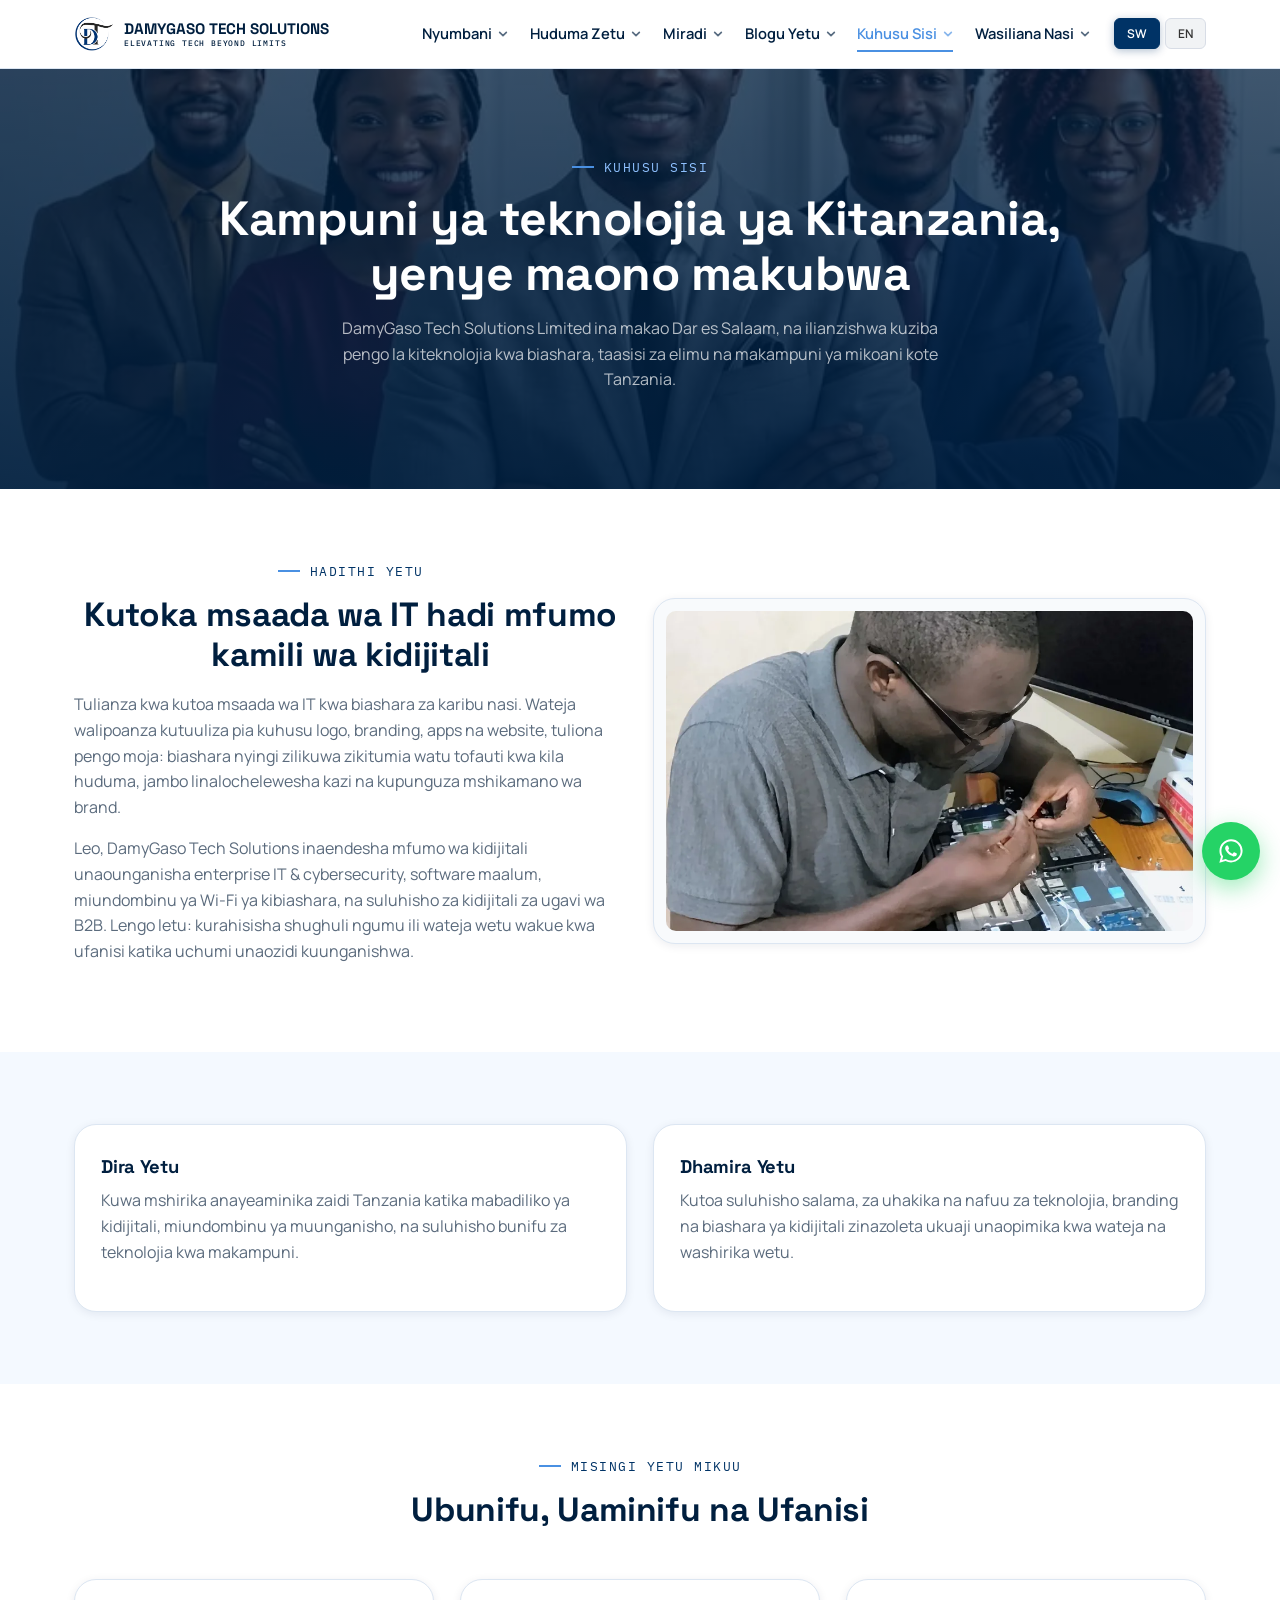
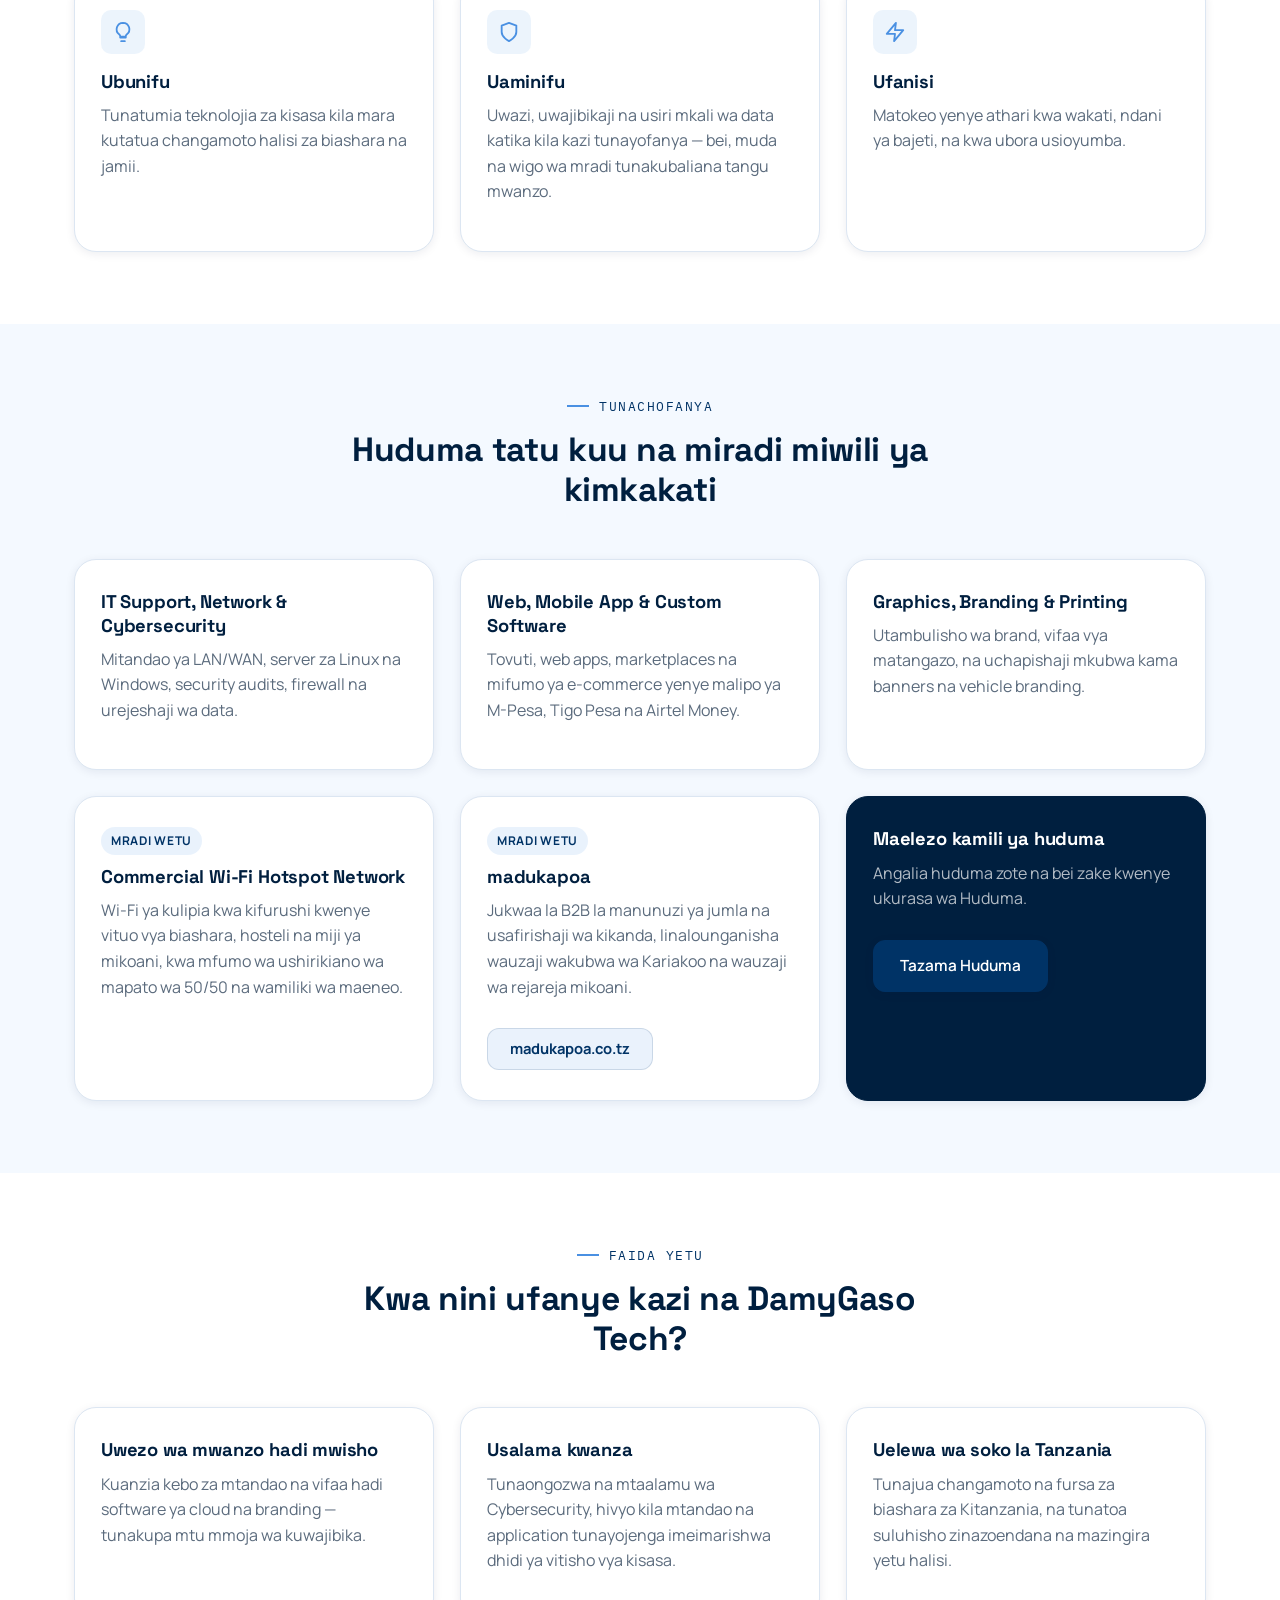
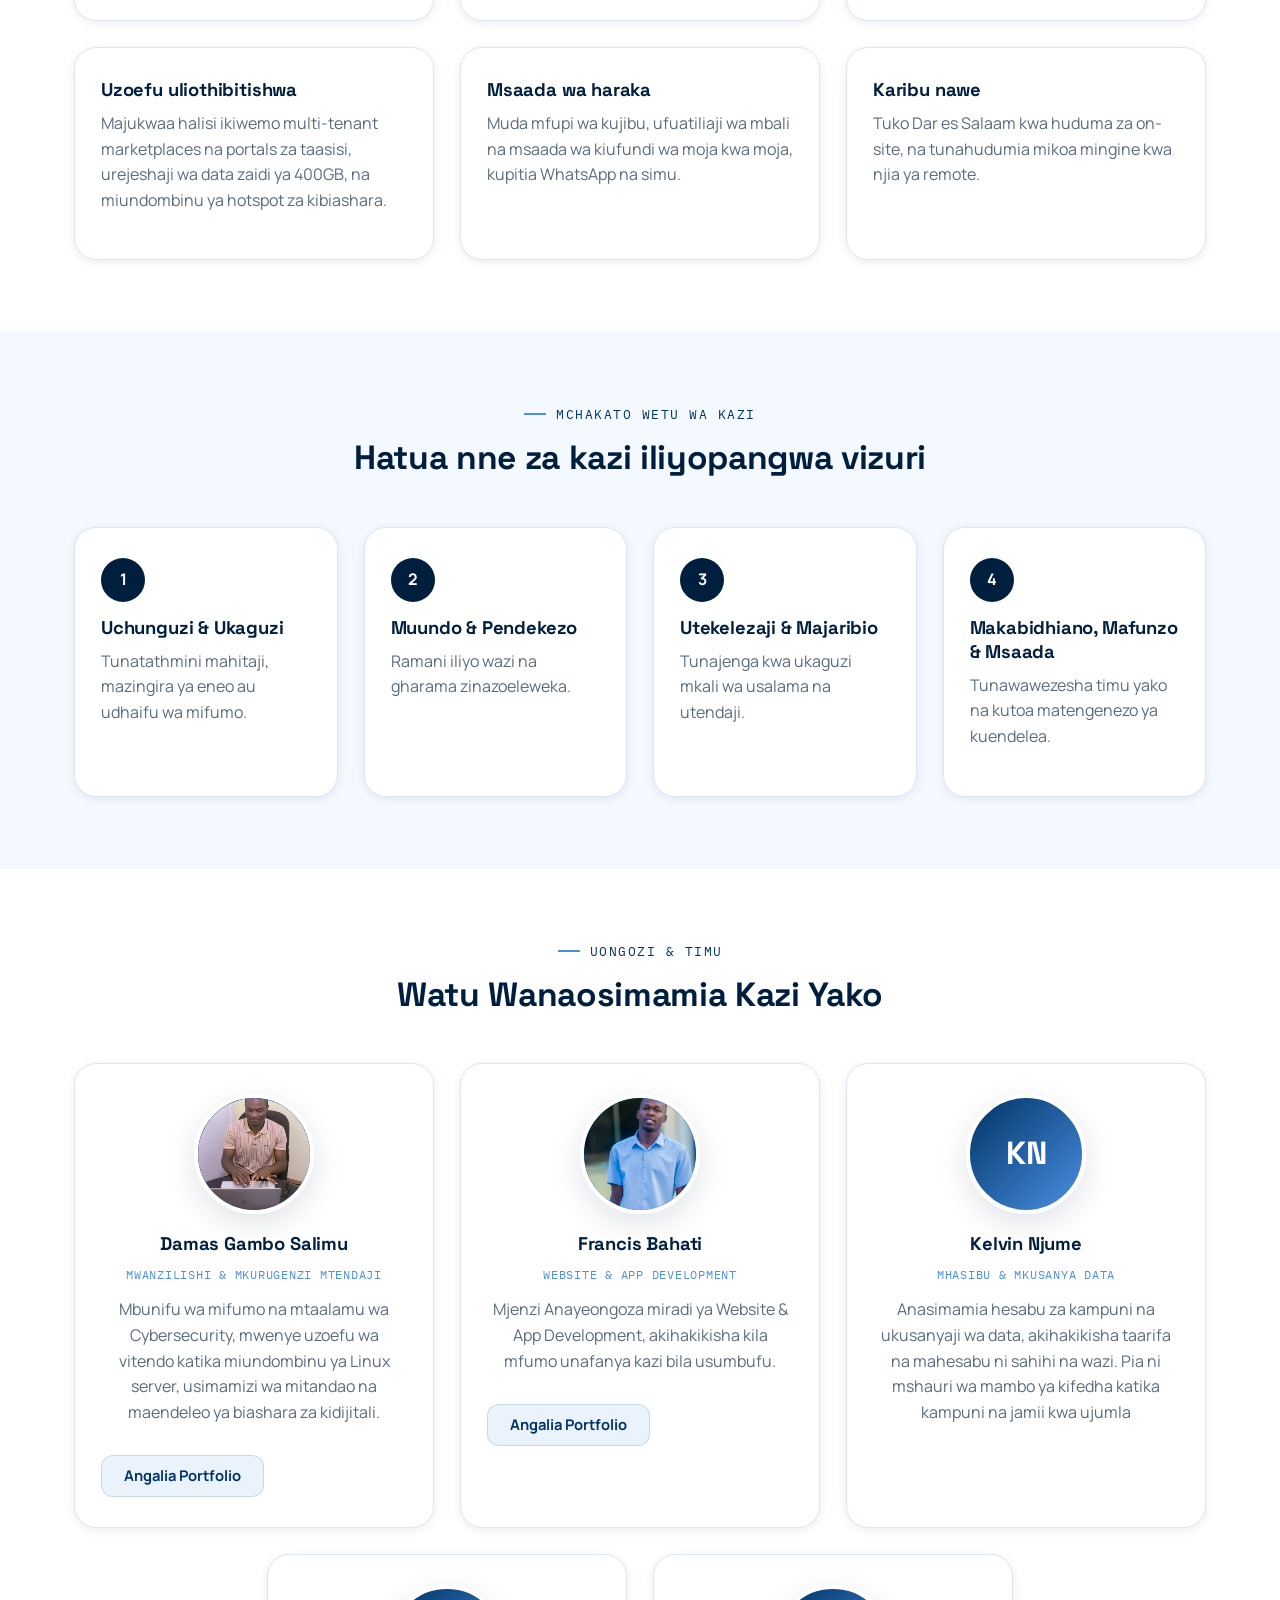
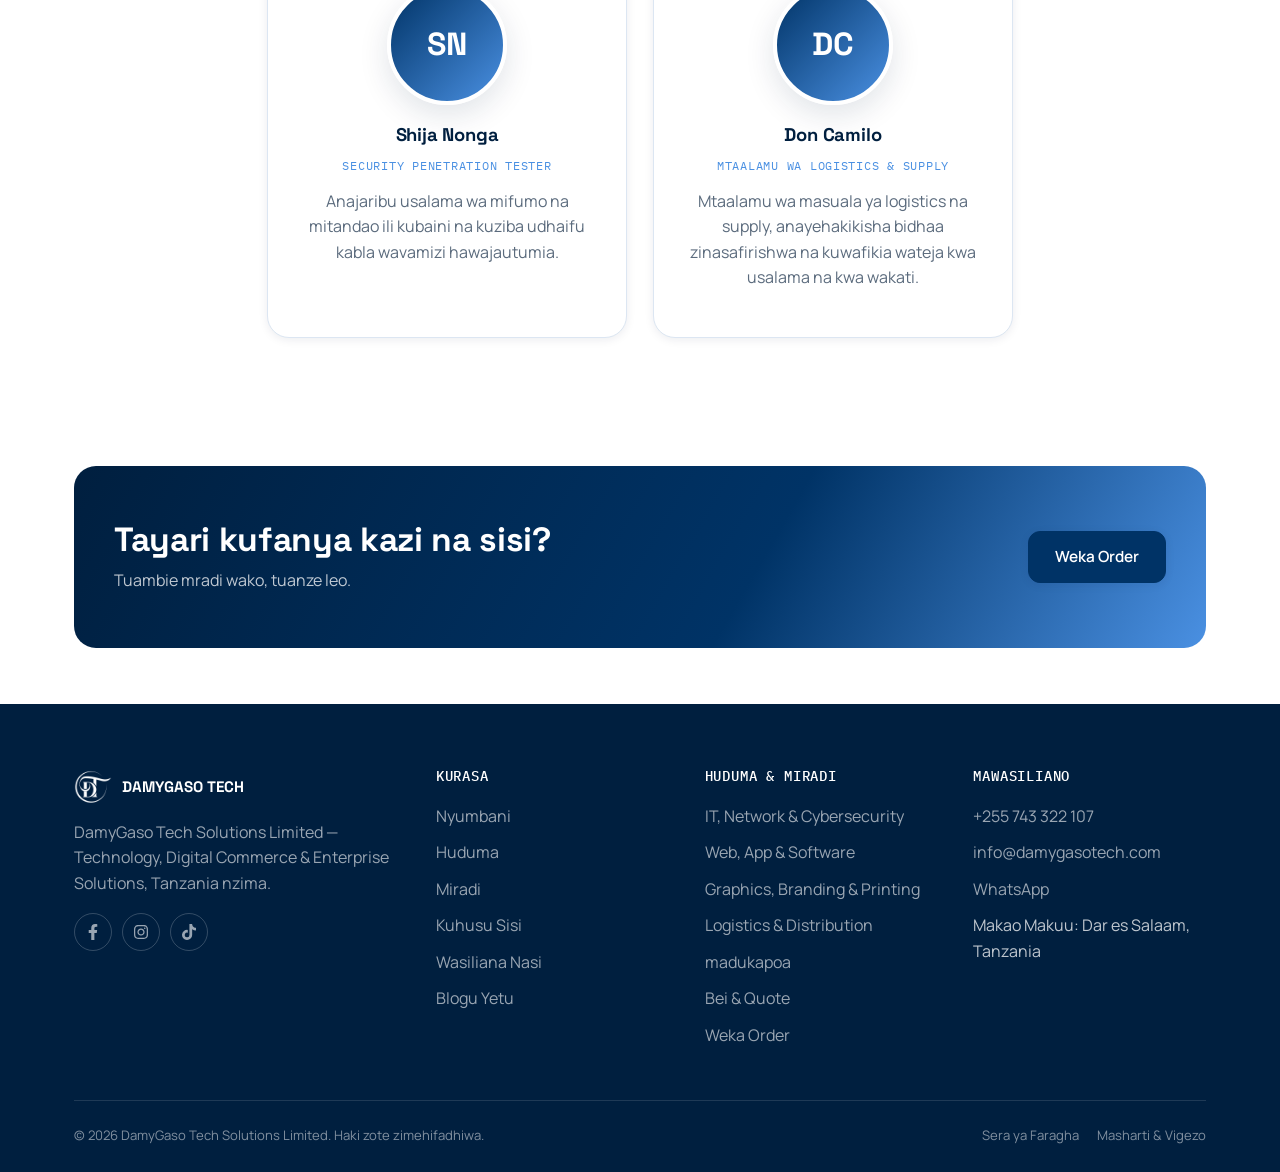
==== commit 9f167b82: "easy" ====
--- a/about.html
+++ b/about.html
@@ -136,7 +136,7 @@
   </div>
 
   <div class="offcanvas-foot">
-    <p>Dar es Salaam · Tanzania nzima</p>
+    <p>Dar es Salaam & Tanzania nzima</p>
     <p style="margin-top:6px;">+255 743 322 107</p>
     <p style="margin-top:6px;">info@damygasotech.com</p>
     <div class="socials">
@@ -385,7 +385,7 @@
           <img src="assets/images/damy.webp" alt="Damas Gambo Salimu" loading="lazy" decoding="async">
         </div>
         <h3>Damas Gambo Salimu</h3>
-        <p class="team-role" data-sw>Mwanzilishi &amp; Mkurugenzi Mtendaji (Managing Director)</p>
+        <p class="team-role" data-sw>Mwanzilishi &amp; Mkurugenzi Mtendaji </p>
         <p class="team-role" data-en>Founder &amp; Managing Director</p>
         <p style="margin-top:12px;" data-sw>Mbunifu wa mifumo na mtaalamu wa Cybersecurity, mwenye uzoefu wa vitendo katika miundombinu ya Linux server, usimamizi wa mitandao na maendeleo ya biashara za kidijitali.</p>
         <p style="margin-top:12px;" data-en>A systems architect and Cybersecurity specialist with hands-on expertise in Linux server infrastructure, network administration and digital business development.</p>
@@ -413,8 +413,8 @@
         <h3>Kelvin Njume</h3>
         <p class="team-role" data-sw>Mhasibu &amp; Mkusanya Data</p>
         <p class="team-role" data-en>Accountant &amp; Data Collector</p>
-        <p style="margin-top:12px;" data-sw>Anasimamia hesabu za kampuni na ukusanyaji wa data, akihakikisha taarifa na mahesabu ni sahihi na wazi.</p>
-        <p style="margin-top:12px;" data-en>Manages the company’s accounts and data collection, keeping records and figures accurate and transparent.</p>
+        <p style="margin-top:12px;" data-sw>Anasimamia hesabu za kampuni na ukusanyaji wa data, akihakikisha taarifa na mahesabu ni sahihi na wazi. Pia ni mshauri wa mambo ya kifedha katika kampuni na jamii kwa ujumla</p>
+        <p style="margin-top:12px;" data-en>Manages the company’s accounts and data collection, keeping records and figures accurate and transparent. Also he is a financial advisor of the company and societies</p>
       </div>
       <div class="team-card card reveal">
         <div class="team-photo">SN</div>
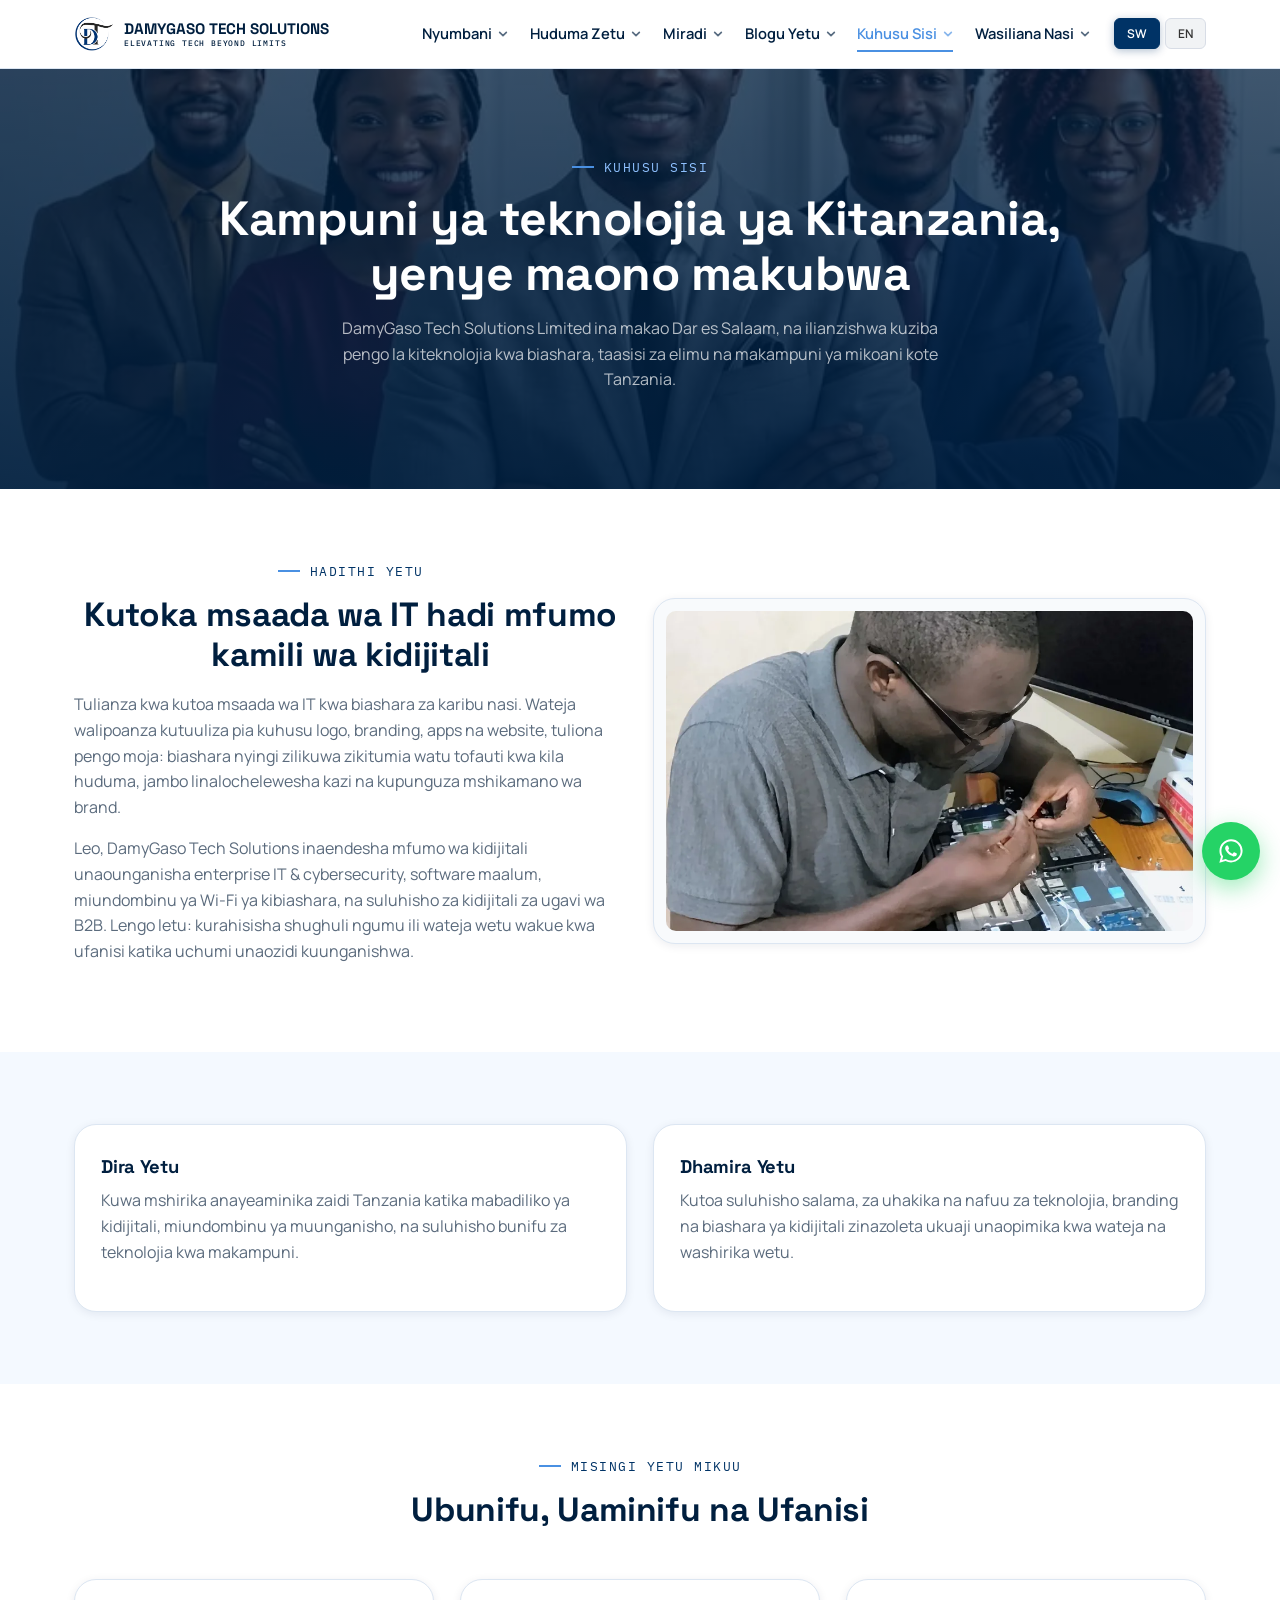
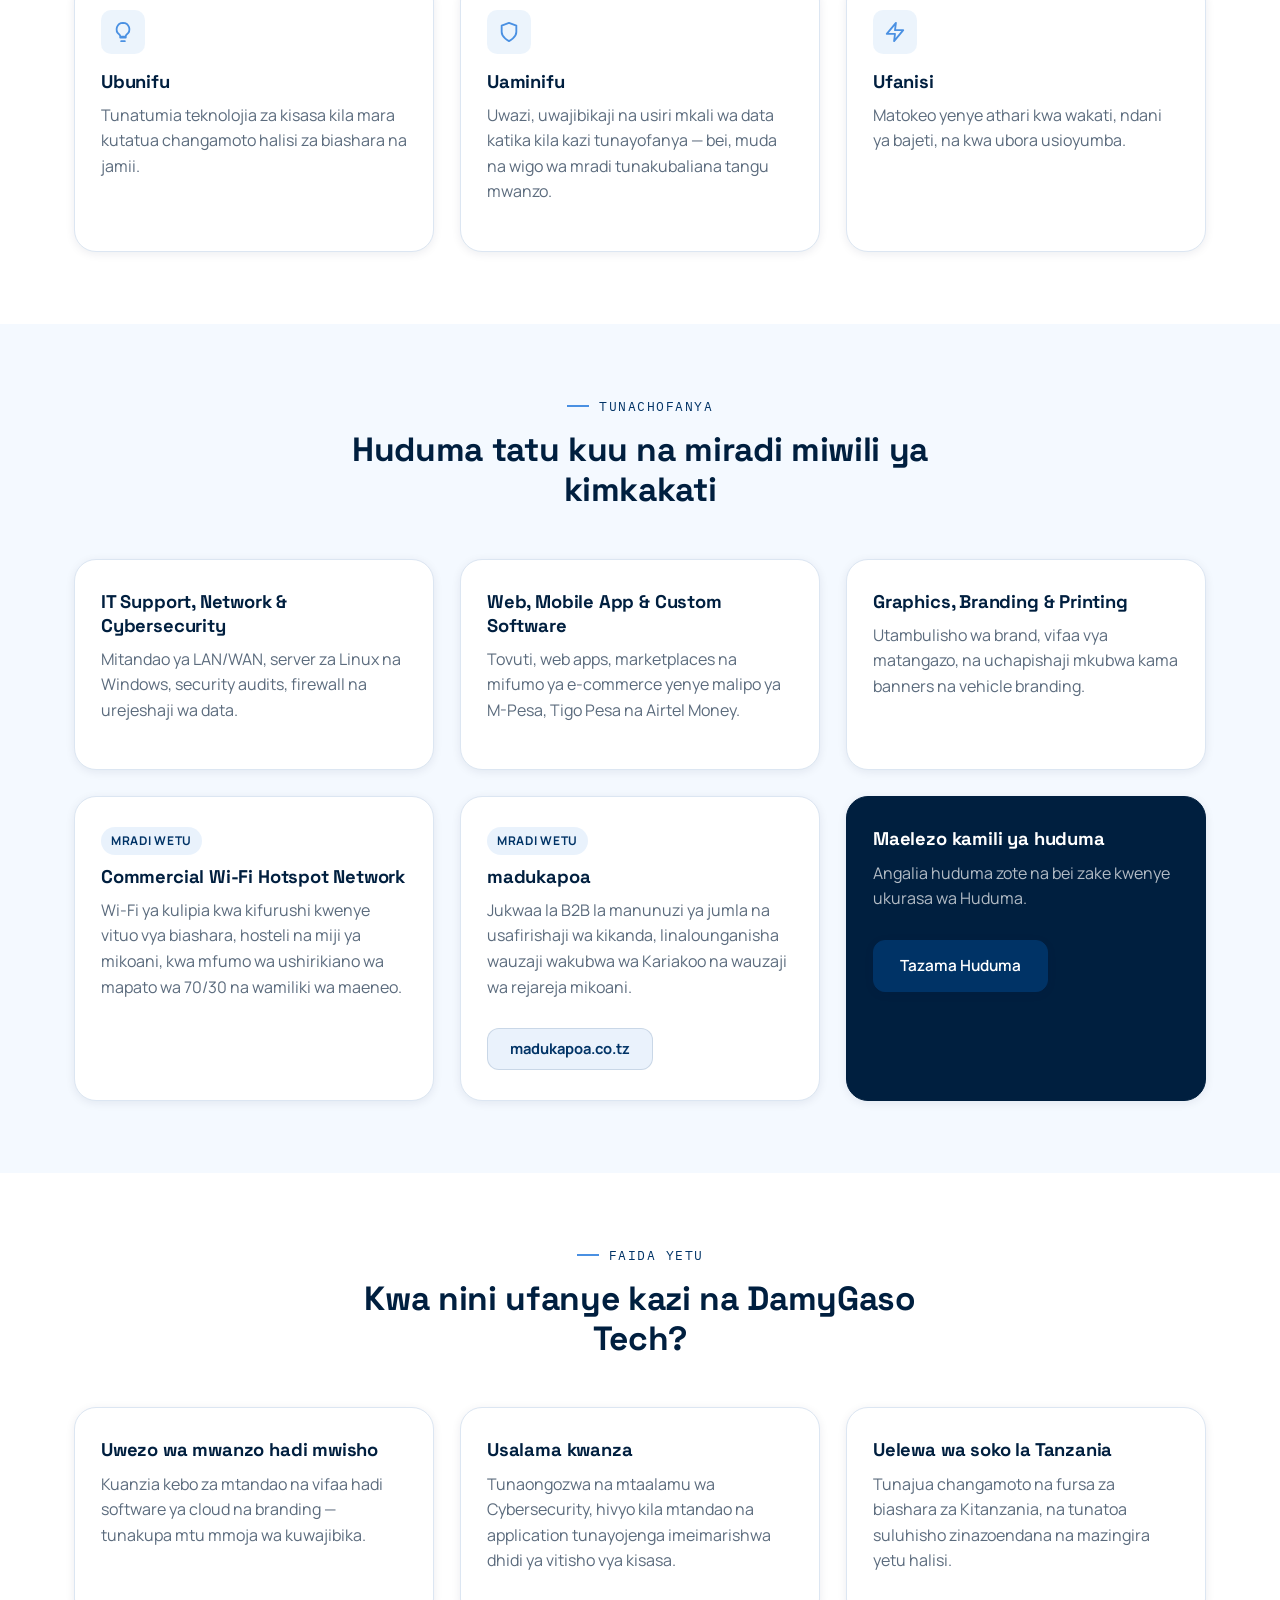
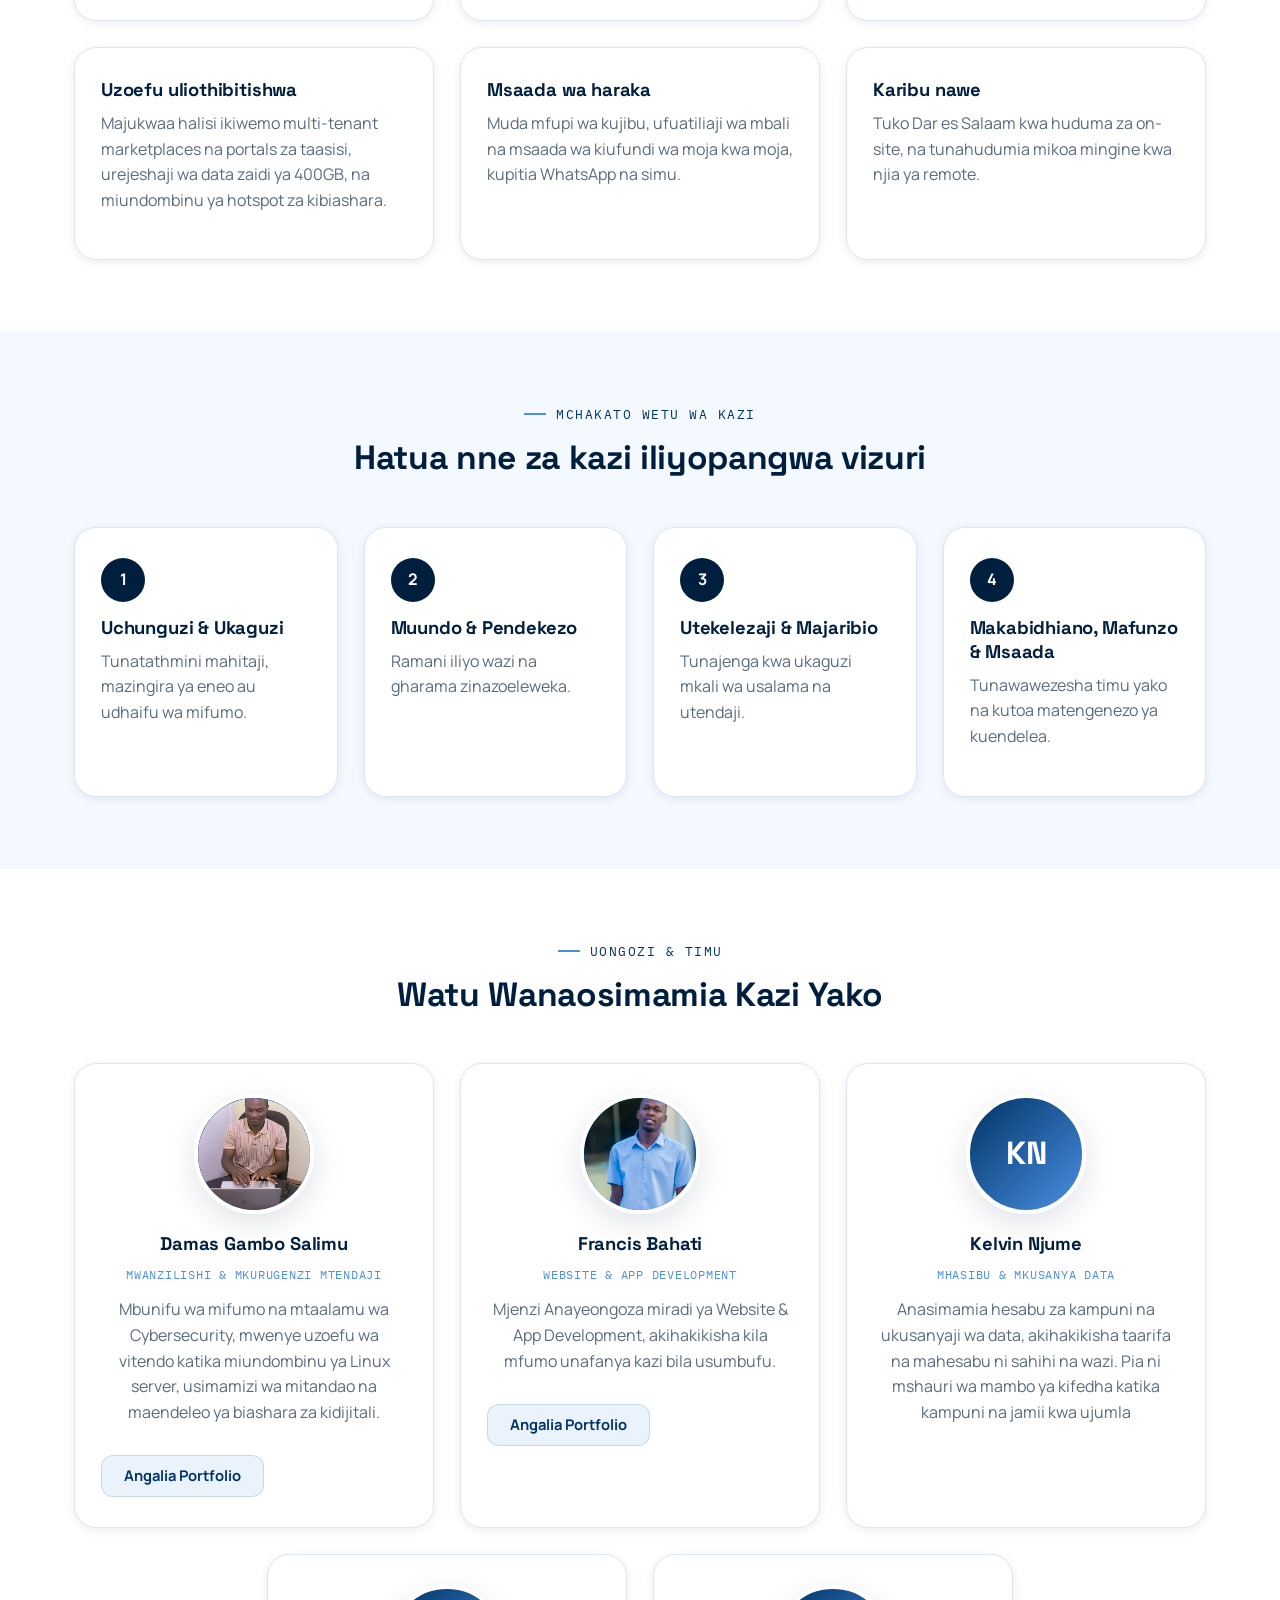
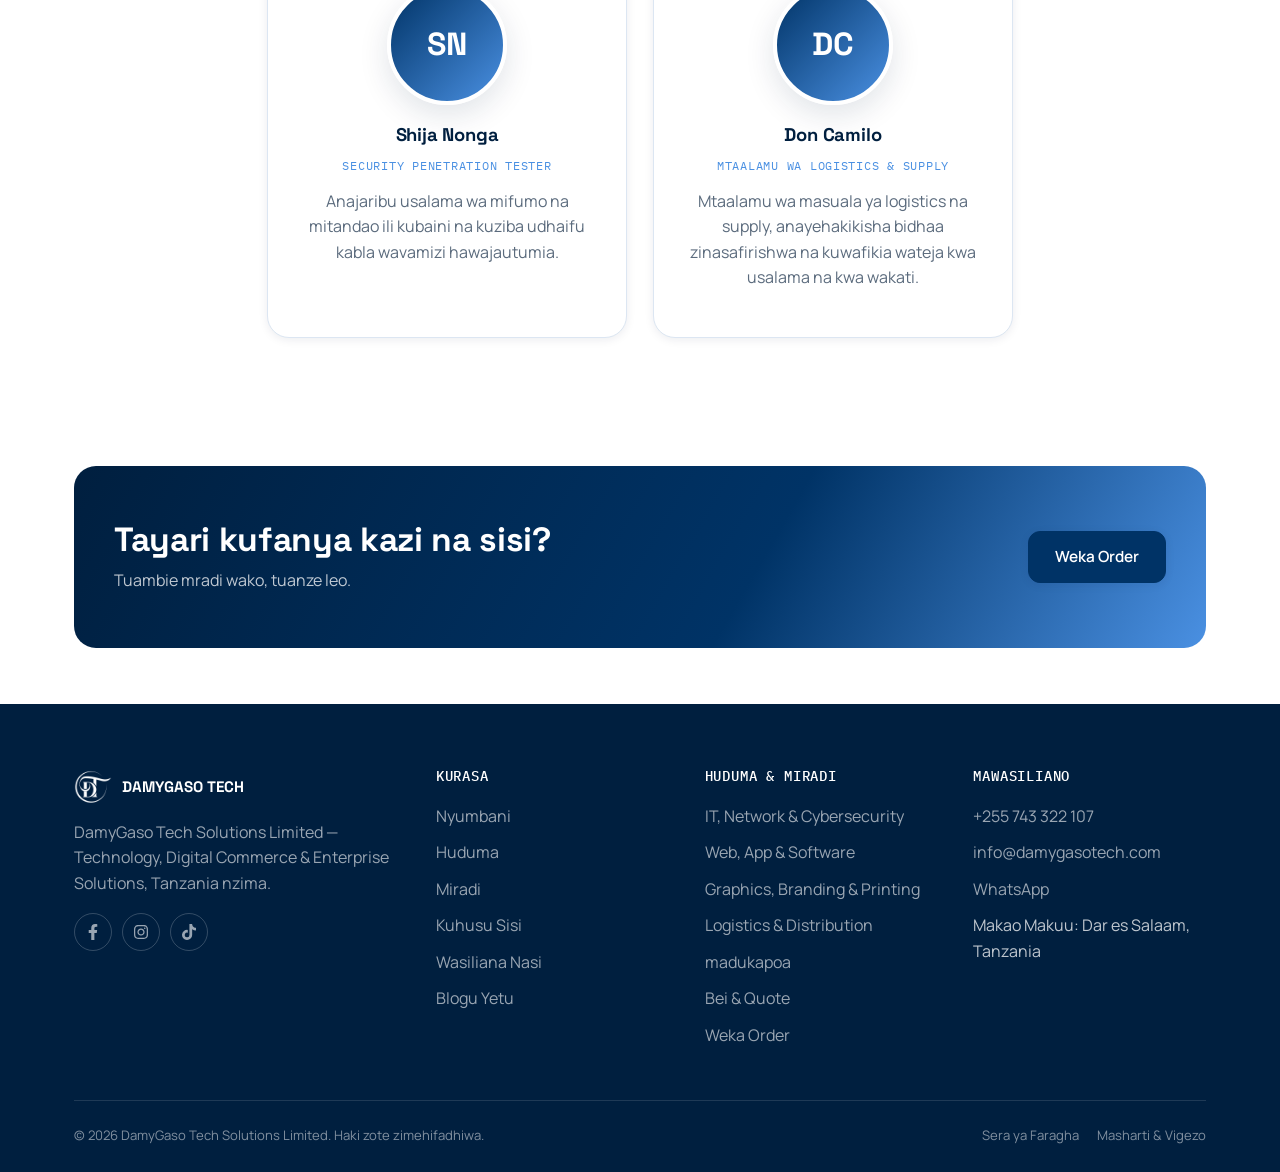
==== commit 69ba48d2: "hapo sawa" ====
--- a/about.html
+++ b/about.html
@@ -266,7 +266,7 @@
       <div class="card reveal">
         <span class="venture-tag" data-sw>Mradi wetu</span><span class="venture-tag" data-en>Our venture</span>
         <h3 data-sw>Commercial Wi-Fi Hotspot Network</h3><h3 data-en>Commercial Wi-Fi Hotspot Network</h3>
-        <p data-sw>Wi-Fi ya kulipia kwa kifurushi kwenye vituo vya biashara, hosteli na miji ya mikoani, kwa mfumo wa ushirikiano wa mapato wa 50/50 na wamiliki wa maeneo.</p>
+        <p data-sw>Wi-Fi ya kulipia kwa kifurushi kwenye vituo vya biashara, hosteli na miji ya mikoani, kwa mfumo wa ushirikiano wa mapato wa 70/30 na wamiliki wa maeneo.</p>
         <p data-en>Prepaid Wi-Fi in commercial centers, hostels and regional towns, run through a 50/50 revenue-sharing partnership with location owners.</p>
       </div>
       <div class="card reveal">
--- a/assets/style.css
+++ b/assets/style.css
@@ -185,3 +185,106 @@
 html[data-lang="en"] .lang-slider::before{transform:translateX(100%)}
 .offcanvas .lang-slider .lang-btn,.offcanvas .lang-slider .lang-btn.active{position:relative;z-index:1;background:transparent !important;border:0 !important;box-shadow:none !important;padding:10px 0;border-radius:9px;color:rgba(255,255,255,.65) !important;font-weight:700;font-size:.85rem;letter-spacing:.06em;cursor:pointer;transition:color .25s ease}
 html[data-lang="sw"] .offcanvas .lang-slider [data-lang-btn="sw"],html[data-lang="en"] .offcanvas .lang-slider [data-lang-btn="en"]{color:#fff !important}
+
+/* =========================================================
+   Pricing page — price cards, Wi-Fi highlight, website renewals
+   ========================================================= */
+.pz-trust{padding:0;margin-top:-28px;position:relative;z-index:3}
+.pz-trust-list{display:grid;grid-template-columns:1fr;gap:0;background:#fff;border:1px solid var(--line);border-radius:var(--radius-lg);box-shadow:var(--shadow-md);overflow:hidden}
+@media (min-width:760px){.pz-trust-list{grid-template-columns:repeat(3,1fr)}}
+.pz-trust-list li{display:flex;align-items:center;gap:12px;padding:16px 20px;border-bottom:1px solid var(--line);color:var(--navy-deep);font-size:.92rem}
+.pz-trust-list li:last-child{border-bottom:0}
+@media (min-width:760px){.pz-trust-list li{border-bottom:0;border-right:1px solid var(--line)}.pz-trust-list li:last-child{border-right:0}}
+.pz-trust-list svg{flex-shrink:0;width:28px;height:28px;padding:6px;border-radius:50%;background:rgba(30,142,90,.12);color:var(--ok)}
+
+.pz-section{padding:64px 0}
+@media (max-width:640px){.pz-section{padding:44px 0}}
+.pz-head{display:flex;align-items:center;gap:16px;margin:0 auto 30px;max-width:1000px}
+.pz-head h2{margin:0 0 4px}
+.pz-head p{margin:0;font-size:.98rem}
+.pz-icon{flex-shrink:0;width:56px;height:56px;border-radius:16px;display:flex;align-items:center;justify-content:center;color:#fff;background:linear-gradient(135deg,var(--navy),var(--sky));box-shadow:0 8px 20px rgba(0,51,102,.22)}
+@media (max-width:520px){.pz-head{align-items:flex-start}.pz-icon{width:46px;height:46px;border-radius:13px}.pz-icon svg{width:22px;height:22px}}
+
+.pz-grid{display:grid;grid-template-columns:repeat(auto-fill,minmax(250px,1fr));gap:20px;max-width:1000px;margin:0 auto}
+.pz-card{position:relative;display:flex;flex-direction:column;gap:14px;padding:24px 22px 22px;background:#fff;border:1px solid var(--line);border-radius:18px;box-shadow:var(--shadow-sm);overflow:hidden;transition:transform .2s ease,box-shadow .2s ease,border-color .2s ease}
+.pz-card::before{content:"";position:absolute;left:0;right:0;top:0;height:4px;background:linear-gradient(90deg,var(--navy),var(--sky))}
+.pz-card:hover{transform:translateY(-4px);box-shadow:var(--shadow-md);border-color:rgba(74,144,226,.55)}
+.pz-name{font-size:1rem;line-height:1.35;margin:0;min-height:2.7em;color:var(--navy-deep)}
+.pz-price{display:flex;flex-wrap:wrap;align-items:baseline;gap:2px 8px;margin-top:auto}
+.pz-from{flex-basis:100%;font-family:var(--font-mono);font-size:.72rem;letter-spacing:.08em;text-transform:uppercase;color:var(--slate)}
+.pz-amount{font-family:var(--font-display);font-weight:700;font-size:2rem;line-height:1.1;color:var(--navy);letter-spacing:-.02em}
+.pz-amount small{font-family:var(--font-mono);font-size:.72rem;font-weight:500;letter-spacing:.06em;color:var(--sky);margin-right:6px}
+.pz-unit{font-size:.82rem;color:var(--slate)}
+.pz-cta{display:inline-flex;align-items:center;justify-content:center;padding:11px 18px;border-radius:var(--radius-btn);font-weight:700;font-size:.9rem;text-align:center;color:var(--navy);background:var(--sky-tint);border:1.5px solid rgba(0,51,102,.14);transition:background .2s ease,color .2s ease,transform .15s ease,border-color .2s ease}
+.pz-cta:hover{background:var(--navy);color:#fff;border-color:var(--navy);transform:translateY(-1px)}
+.pz-cta-solid{background:var(--navy);color:#fff;border-color:var(--navy);padding:13px 26px}
+.pz-cta-solid:hover{background:var(--navy-deep);border-color:var(--navy-deep)}
+
+.pz-includes{max-width:1000px;margin:26px auto 0;padding:22px 24px;border-radius:18px;background:linear-gradient(120deg,var(--navy-deep),var(--navy) 65%,#1d5fa8);color:#fff;text-align:center}
+.pz-includes-title strong{display:block;font-family:var(--font-display);font-size:1.1rem;margin-bottom:14px;color:#fff}
+.pz-chips{display:flex;flex-wrap:wrap;justify-content:center;gap:10px}
+.pz-chips li{display:inline-flex;align-items:center;gap:8px;padding:8px 14px;border-radius:999px;background:rgba(255,255,255,.12);border:1px solid rgba(255,255,255,.22);font-size:.88rem;font-weight:600;color:#fff}
+.pz-chips svg{color:#7FE0B0;flex-shrink:0}
+.pz-includes-note{margin:14px 0 0;font-size:.85rem;color:rgba(255,255,255,.75)}
+.pz-includes-note a{color:#fff;text-decoration:underline;text-underline-offset:3px}
+
+.pz-wifi{display:grid;grid-template-columns:1fr;max-width:1000px;margin:0 auto;border-radius:22px;overflow:hidden;box-shadow:var(--shadow-md);border:1px solid var(--line);background:#fff}
+@media (min-width:760px){.pz-wifi{grid-template-columns:minmax(240px,.8fr) 1.4fr}}
+.pz-wifi-big{display:flex;flex-direction:column;align-items:center;justify-content:center;gap:6px;padding:34px 24px;color:#fff;text-align:center;background:linear-gradient(135deg,var(--navy-deep),var(--navy) 55%,var(--sky))}
+.pz-wifi-num{font-family:var(--font-display);font-weight:700;font-size:3.6rem;line-height:1;letter-spacing:-.03em}
+.pz-wifi-num i{font-style:normal;opacity:.55;margin:0 4px}
+.pz-wifi-label{font-family:var(--font-mono);font-size:.78rem;letter-spacing:.1em;text-transform:uppercase;color:rgba(255,255,255,.85)}
+.pz-wifi-body{padding:28px 28px 30px;display:flex;flex-direction:column;gap:18px;align-items:flex-start}
+.pz-wifi-list{display:flex;flex-direction:column;gap:10px}
+.pz-wifi-list li{display:flex;align-items:flex-start;gap:10px;color:var(--navy-deep);font-weight:600;font-size:.95rem}
+.pz-wifi-list svg{flex-shrink:0;margin-top:2px;color:var(--ok)}
+@media (max-width:520px){.pz-wifi-body{padding:22px}.pz-wifi-body .pz-cta{width:100%}}
+
+/* ---------- Website renewals: standalone section ---------- */
+.pz-renew{padding:80px 0;background:var(--sky-tint-2);border-top:1px solid var(--line);position:relative}
+.pz-renew::before{content:"";position:absolute;left:0;right:0;top:0;height:5px;background:linear-gradient(90deg,var(--navy),var(--sky))}
+.pz-ren-head{max-width:720px;margin:0 auto 36px;text-align:center}
+.pz-badge{display:inline-block;margin-bottom:14px;padding:5px 14px;border-radius:999px;background:var(--navy);color:#fff;font-family:var(--font-mono);font-size:.72rem;letter-spacing:.12em}
+.pz-ren-head h2{margin-bottom:10px}
+.pz-ren-head p{margin:0}
+.pz-timeline{display:grid;grid-template-columns:1fr;gap:14px;align-items:stretch;max-width:900px;margin:0 auto 40px}
+@media (min-width:820px){.pz-timeline{grid-template-columns:1fr auto 1fr}}
+.pz-step{padding:26px 24px;border-radius:20px;background:#fff;border:1px solid var(--line);box-shadow:var(--shadow-sm)}
+.pz-step-free{background:linear-gradient(135deg,var(--navy-deep),var(--navy) 70%,#1d5fa8);border-color:transparent;color:#fff;box-shadow:var(--shadow-md)}
+.pz-step-tag{display:inline-block;font-family:var(--font-mono);font-size:.72rem;letter-spacing:.1em;color:var(--sky);margin-bottom:6px}
+.pz-step-free .pz-step-tag{color:#8FC1FF}
+.pz-step-title{display:block;font-family:var(--font-display);font-size:1.7rem;line-height:1.15;margin-bottom:12px;color:var(--navy-deep)}
+.pz-step-free .pz-step-title{color:#fff;font-size:2.2rem}
+.pz-step ul{display:grid;grid-template-columns:1fr 1fr;gap:8px 14px}
+.pz-step li{display:flex;align-items:center;gap:8px;font-size:.92rem;font-weight:600;color:#fff}
+.pz-step li svg{color:#7FE0B0;flex-shrink:0}
+.pz-step p{margin:0;font-size:.93rem}
+.pz-step-arrow{display:flex;align-items:center;justify-content:center;color:var(--sky)}
+@media (max-width:819px){.pz-step-arrow{transform:rotate(90deg);padding:2px 0}}
+
+.pz-ren-title{text-align:center;margin:0 0 18px}
+.pz-ren-grid{display:grid;grid-template-columns:repeat(auto-fit,minmax(220px,1fr));gap:14px;max-width:900px;margin:0 auto}
+.pz-ren-item{display:flex;flex-direction:column;gap:6px;padding:18px 20px;background:#fff;border:1px solid var(--line);border-radius:16px;box-shadow:var(--shadow-sm)}
+.pz-ren-name{font-weight:700;font-size:.95rem;color:var(--navy-deep)}
+.pz-ren-price{font-family:var(--font-display);font-weight:700;font-size:1.25rem;color:var(--navy)}
+.pz-ren-price small{font-family:var(--font-mono);font-size:.68rem;font-weight:500;letter-spacing:.08em;text-transform:uppercase;color:var(--slate);margin-right:4px}
+.pz-ren-price em{font-style:normal;font-family:var(--font-body);font-weight:500;font-size:.8rem;color:var(--slate);margin-left:4px}
+.pz-ren-incl{color:var(--ok)}
+.pz-ren-note{max-width:900px;margin:18px auto 0;padding:14px 18px;border-left:4px solid var(--sky);background:var(--sky-tint);border-radius:0 12px 12px 0;font-size:.9rem;color:var(--navy-deep)}
+.pz-faq{max-width:900px;margin:40px auto 0}
+.pz-faq>h3{text-align:center;margin-bottom:14px}
+.pz-ren-cta{text-align:center;margin:30px 0 0}
+
+/* ---- Pricing hero: section jump links as real buttons ---- */
+.price-jump{gap:12px;margin-top:28px}
+.price-jump a{display:inline-flex;align-items:center;gap:10px;padding:12px 18px;border-radius:12px;border:0;background:#fff;color:var(--navy-deep);font-weight:700;font-size:.92rem;line-height:1.2;box-shadow:0 6px 18px rgba(0,0,0,.28);transition:transform .15s ease,background .2s ease,color .2s ease,box-shadow .2s ease}
+.price-jump a svg:first-child{color:var(--sky);flex-shrink:0}
+.price-jump a .pj-arrow{margin-left:2px;opacity:.55;transition:transform .2s ease,opacity .2s ease}
+.price-jump a:hover{background:var(--sky);color:#fff;transform:translateY(-2px);box-shadow:0 10px 24px rgba(0,0,0,.35)}
+.price-jump a:hover svg{color:#fff}
+.price-jump a:hover .pj-arrow{transform:translateY(2px);opacity:1}
+.price-jump a.pj-accent{background:var(--sky);color:#fff}
+.price-jump a.pj-accent svg:first-child{color:#fff}
+.price-jump a.pj-accent:hover{background:#fff;color:var(--navy-deep)}
+.price-jump a.pj-accent:hover svg:first-child{color:var(--sky)}
+@media (max-width:520px){.price-jump{gap:10px}.price-jump a{padding:11px 14px;font-size:.88rem}.price-jump a .pj-arrow{display:none}}
